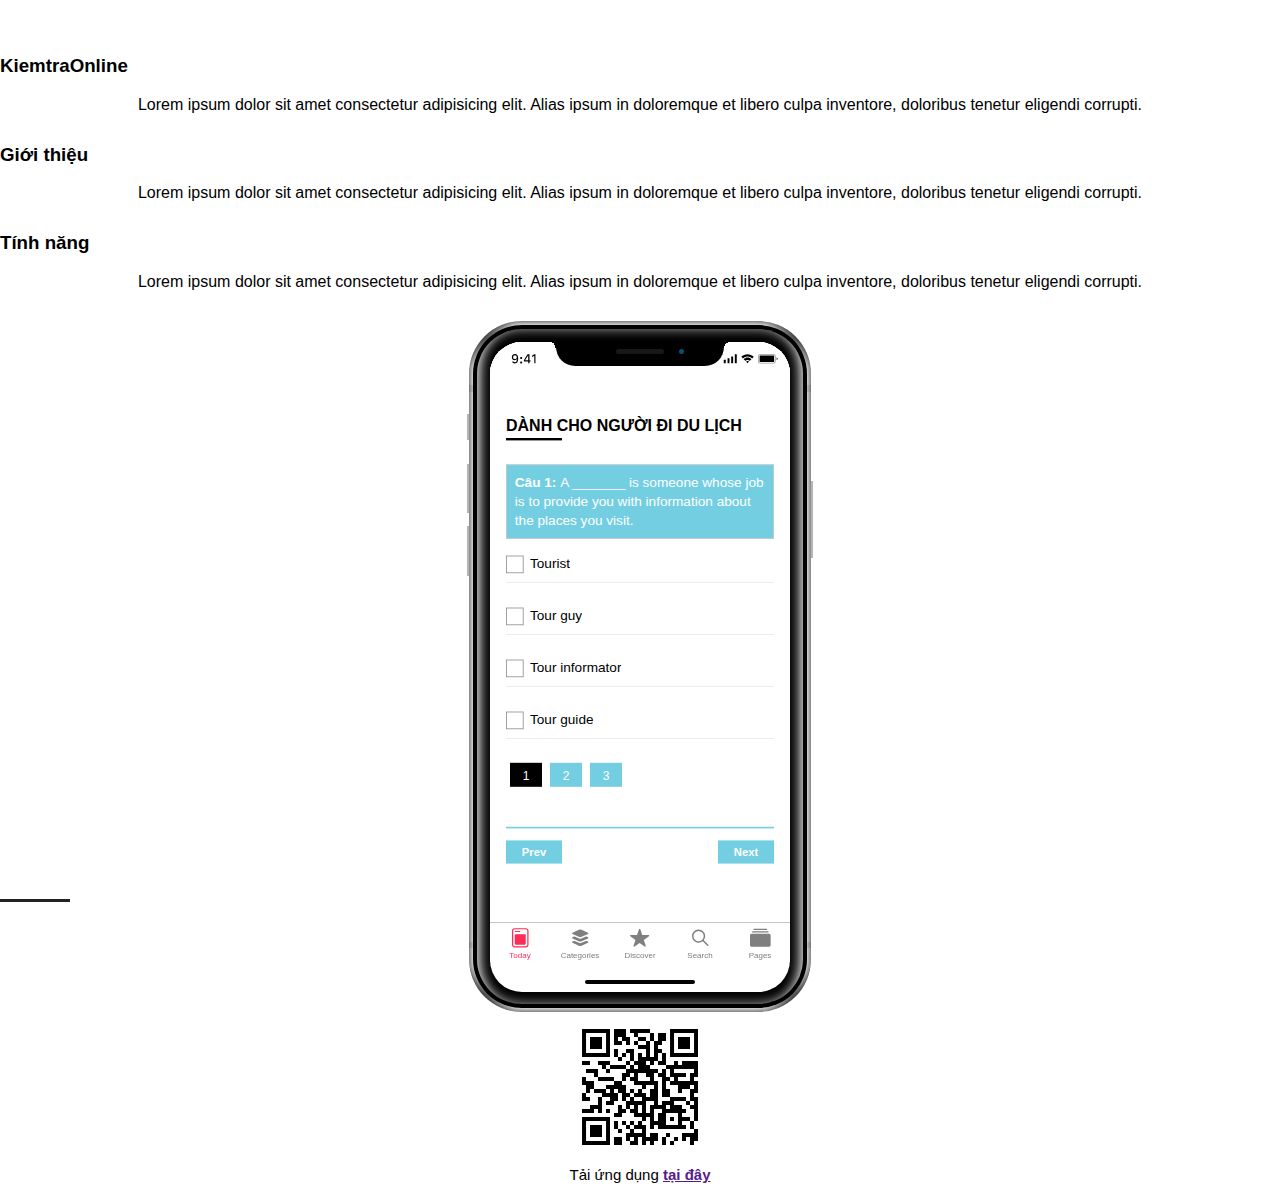
==== index.html @ a83410f9 "Fri 11/23/2018 13:13:18.46" ====
<!DOCTYPE html><html lang="en"><head><script async src="https://www.googletagmanager.com/gtag/js?id=UA-96911983-1"></script><script>window.dataLayer = window.dataLayer || [];
            function gtag() {
                dataLayer.push(arguments);
            }
            gtag('js', new Date());

            gtag('config', 'UA-96911983-1');</script><meta charset="utf-8"><meta name="viewport" content="width=device-width,initial-scale=1,minimum-scale=1,maximum-scale=1,user-scalable=no"><title>Yui Live Demo</title><link rel="stylesheet" href="css/devices.min.css" type="text/css"><link rel="stylesheet" href="https://stackpath.bootstrapcdn.com/bootstrap/4.1.3/css/bootstrap.min.css" integrity="sha384-MCw98/SFnGE8fJT3GXwEOngsV7Zt27NXFoaoApmYm81iuXoPkFOJwJ8ERdknLPMO" crossorigin="anonymous"><link rel="stylesheet" href="css/style.css" type="text/css"></head><body><div class="container custom-container mg-t-50"><div class="row align-items-center"><div class="col-md-5"><div class="left"><div class="box-text"><h3 class="style-title position-relative">KiemtraOnline</h3><p class="text-left">Lorem ipsum dolor sit amet consectetur adipisicing elit. Alias ipsum in doloremque et libero culpa inventore, doloribus tenetur eligendi corrupti.</p></div><div class="box-text"><h3 class="style-title position-relative">Giới thiệu</h3><p class="text-left">Lorem ipsum dolor sit amet consectetur adipisicing elit. Alias ipsum in doloremque et libero culpa inventore, doloribus tenetur eligendi corrupti.</p></div><div class="box-text"><h3 class="style-title position-relative">Tính năng</h3><p class="text-left">Lorem ipsum dolor sit amet consectetur adipisicing elit. Alias ipsum in doloremque et libero culpa inventore, doloribus tenetur eligendi corrupti.</p></div></div></div><div class="col-md-5"><div class="style-box"><div class="marvel-device iphone-x"><div class="notch"><div class="camera"></div><div class="speaker"></div></div><div class="top-bar"></div><div class="sleep"></div><div class="bottom-bar"></div><div class="volume"></div><div class="overflow"><div class="shadow shadow--tr"></div><div class="shadow shadow--tl"></div><div class="shadow shadow--br"></div><div class="shadow shadow--bl"></div></div><div class="inner-shadow"></div><div class="screen"><div class="top-safe-area"><img src="img/status-bar.svg" alt=""></div><iframe src="Yui/index.html" style="overflow:hidden"></iframe><div class="bottom-safe-area"><div class="home-bar"></div></div></div></div></div></div><div class="col-md-2"><div class="right"><img src="img/frame.png" alt=""><div>Tải ứng dụng <a href=""><strong>tại đây</strong></a></div></div></div></div></div><script src="js/jquery.min.js"></script><script src="js/app.js"></script></body></html>
---- css/devices.min.css ----
.marvel-device{display:inline-block;position:relative;-webkit-box-sizing:content-box !important;box-sizing:content-box !important}.marvel-device .screen{width:100%;position:relative;height:100%;z-index:3;background:white;overflow:hidden;display:block;border-radius:1em;-webkit-box-shadow:0 0 0 3em #111;box-shadow:0 0 0 3em #111}.marvel-device .top-bar,.marvel-device .bottom-bar{height:3em;background:black;width:100%;display:block}.marvel-device .middle-bar{width:3em;height:4em;top:0em;left:90em;background:black;position:absolute}.marvel-device.iphone8{width:375em;height:667em;padding:105em 24em;background:#d9dbdc;border-radius:56em;-webkit-box-shadow:inset 0 0 3em 0 rgba(0,0,0,0.2);box-shadow:inset 0 0 3em 0 rgba(0,0,0,0.2)}.marvel-device.iphone8:before{width:calc(100% - 12em);height:calc(100% - 12em);position:absolute;top:6em;content:'';left:6em;border-radius:50em;background:#f8f8f8;z-index:1}.marvel-device.iphone8:after{width:calc(100% - 16em);height:calc(100% - 16em);position:absolute;top:8em;content:'';left:8em;border-radius:48em;-webkit-box-shadow:inset 0 0 3em 0 rgba(0,0,0,0.1),inset 0 0 6em 3em #fff;box-shadow:inset 0 0 3em 0 rgba(0,0,0,0.1),inset 0 0 6em 3em #fff;z-index:2}.marvel-device.iphone8 .home{border-radius:100%;width:68em;height:68em;position:absolute;left:50%;margin-left:-34em;bottom:22em;z-index:3;background:#303233;background:linear-gradient(135deg, #303233 0%, #b5b7b9 50%, #f0f2f2 69%, #303233 100%)}.marvel-device.iphone8 .home:before{background:#f8f8f8;position:absolute;content:'';border-radius:100%;width:calc(100% - 8em);height:calc(100% - 8em);top:4em;left:4em}.marvel-device.iphone8 .top-bar{height:14em;background:#bfbfc0;position:absolute;top:68em;left:0}.marvel-device.iphone8 .bottom-bar{height:14em;background:#bfbfc0;position:absolute;bottom:68em;left:0}.marvel-device.iphone8 .sleep{position:absolute;top:190em;right:-4em;width:4em;height:66em;border-radius:0em 2em 2em 0em;background:#d9dbdc}.marvel-device.iphone8 .volume{position:absolute;left:-4em;top:188em;z-index:0;height:66em;width:4em;border-radius:2em 0em 0em 2em;background:#d9dbdc}.marvel-device.iphone8 .volume:before{position:absolute;left:2em;top:-78em;height:40em;width:2em;border-radius:2em 0em 0em 2em;background:inherit;content:'';display:block}.marvel-device.iphone8 .volume:after{position:absolute;left:0em;top:82em;height:66em;width:4em;border-radius:2em 0em 0em 2em;background:inherit;content:'';display:block}.marvel-device.iphone8 .camera{background:#3c3d3d;width:12em;height:12em;position:absolute;top:24em;left:50%;margin-left:-6em;border-radius:100%;z-index:3}.marvel-device.iphone8 .sensor{background:#3c3d3d;width:16em;height:16em;position:absolute;top:49em;left:134em;z-index:3;border-radius:100%}.marvel-device.iphone8 .speaker{background:#292728;width:70em;height:6em;position:absolute;top:54em;left:50%;margin-left:-35em;border-radius:6em;z-index:3}.marvel-device.iphone8.gold{background:#f9e7d3}.marvel-device.iphone8.gold .top-bar,.marvel-device.iphone8.gold .bottom-bar{background:white}.marvel-device.iphone8.gold .sleep,.marvel-device.iphone8.gold .volume{background:#f9e7d3}.marvel-device.iphone8.gold .home{background:#cebba9;background:linear-gradient(135deg, #cebba9 0%, #f9e7d3 50%, #cebba9 100%)}.marvel-device.iphone8.black{background:#464646;-webkit-box-shadow:inset 0 0 3em 0 rgba(0,0,0,0.7);box-shadow:inset 0 0 3em 0 rgba(0,0,0,0.7)}.marvel-device.iphone8.black:before{background:#080808}.marvel-device.iphone8.black:after{-webkit-box-shadow:inset 0 0 3em 0 rgba(0,0,0,0.1),inset 0 0 6em 3em #212121;box-shadow:inset 0 0 3em 0 rgba(0,0,0,0.1),inset 0 0 6em 3em #212121}.marvel-device.iphone8.black .top-bar,.marvel-device.iphone8.black .bottom-bar{background:#212121}.marvel-device.iphone8.black .volume,.marvel-device.iphone8.black .sleep{background:#464646}.marvel-device.iphone8.black .camera{background:#080808}.marvel-device.iphone8.black .home{background:#080808;background:linear-gradient(135deg, #080808 0%, #464646 50%, #080808 100%)}.marvel-device.iphone8.black .home:before{background:#080808}.marvel-device.iphone8.landscape{padding:24em 105em;height:375em;width:667em}.marvel-device.iphone8.landscape .sleep{top:100%;border-radius:0em 0em 2em 2em;right:190em;height:4em;width:66em}.marvel-device.iphone8.landscape .volume{width:66em;height:4em;top:-4em;left:calc(100% - 188em - 66em);border-radius:2em 2em 0em 0em}.marvel-device.iphone8.landscape .volume:before{width:40em;height:2em;top:2em;right:-78em;left:auto;border-radius:2em 2em 0em 0em}.marvel-device.iphone8.landscape .volume:after{left:-82em;width:66em;height:4em;top:0;border-radius:2em 2em 0em 0em}.marvel-device.iphone8.landscape .top-bar{width:14em;height:100%;left:calc(100% - 68em -  14em);top:0}.marvel-device.iphone8.landscape .bottom-bar{width:14em;height:100%;left:68em;top:0}.marvel-device.iphone8.landscape .home{top:50%;margin-top:-34em;margin-left:0;left:22em}.marvel-device.iphone8.landscape .sensor{top:134em;left:calc(100% - 49em - 16em)}.marvel-device.iphone8.landscape .speaker{height:70em;width:6em;left:calc(100% - 54em - 6em);top:50%;margin-left:0em;margin-top:-35em}.marvel-device.iphone8.landscape .camera{left:calc(100% - 32em);top:50%;margin-left:0em;margin-top:-5em}.marvel-device.iphone8plus{width:414em;height:736em;padding:112em 26em;background:#d9dbdc;border-radius:56em;-webkit-box-shadow:inset 0 0 3em 0 rgba(0,0,0,0.2);box-shadow:inset 0 0 3em 0 rgba(0,0,0,0.2)}.marvel-device.iphone8plus:before{width:calc(100% - 12em);height:calc(100% - 12em);position:absolute;top:6em;content:'';left:6em;border-radius:50em;background:#f8f8f8;z-index:1}.marvel-device.iphone8plus:after{width:calc(100% - 16em);height:calc(100% - 16em);position:absolute;top:8em;content:'';left:8em;border-radius:48em;-webkit-box-shadow:inset 0 0 3em 0 rgba(0,0,0,0.1),inset 0 0 6em 3em #fff;box-shadow:inset 0 0 3em 0 rgba(0,0,0,0.1),inset 0 0 6em 3em #fff;z-index:2}.marvel-device.iphone8plus .home{border-radius:100%;width:68em;height:68em;position:absolute;left:50%;margin-left:-34em;bottom:24em;z-index:3;background:#303233;background:linear-gradient(135deg, #303233 0%, #b5b7b9 50%, #f0f2f2 69%, #303233 100%)}.marvel-device.iphone8plus .home:before{background:#f8f8f8;position:absolute;content:'';border-radius:100%;width:calc(100% - 8em);height:calc(100% - 8em);top:4em;left:4em}.marvel-device.iphone8plus .top-bar{height:14em;background:#bfbfc0;position:absolute;top:68em;left:0}.marvel-device.iphone8plus .bottom-bar{height:14em;background:#bfbfc0;position:absolute;bottom:68em;left:0}.marvel-device.iphone8plus .sleep{position:absolute;top:190em;right:-4em;width:4em;height:66em;border-radius:0em 2em 2em 0em;background:#d9dbdc}.marvel-device.iphone8plus .volume{position:absolute;left:-4em;top:188em;z-index:0;height:66em;width:4em;border-radius:2em 0em 0em 2em;background:#d9dbdc}.marvel-device.iphone8plus .volume:before{position:absolute;left:2em;top:-78em;height:40em;width:2em;border-radius:2em 0em 0em 2em;background:inherit;content:'';display:block}.marvel-device.iphone8plus .volume:after{position:absolute;left:0em;top:82em;height:66em;width:4em;border-radius:2em 0em 0em 2em;background:inherit;content:'';display:block}.marvel-device.iphone8plus .camera{background:#3c3d3d;width:12em;height:12em;position:absolute;top:29em;left:50%;margin-left:-6em;border-radius:100%;z-index:3}.marvel-device.iphone8plus .sensor{background:#3c3d3d;width:16em;height:16em;position:absolute;top:54em;left:154em;z-index:3;border-radius:100%}.marvel-device.iphone8plus .speaker{background:#292728;width:70em;height:6em;position:absolute;top:59em;left:50%;margin-left:-35em;border-radius:6em;z-index:3}.marvel-device.iphone8plus.gold{background:#f9e7d3}.marvel-device.iphone8plus.gold .top-bar,.marvel-device.iphone8plus.gold .bottom-bar{background:white}.marvel-device.iphone8plus.gold .sleep,.marvel-device.iphone8plus.gold .volume{background:#f9e7d3}.marvel-device.iphone8plus.gold .home{background:#cebba9;background:linear-gradient(135deg, #cebba9 0%, #f9e7d3 50%, #cebba9 100%)}.marvel-device.iphone8plus.black{background:#464646;-webkit-box-shadow:inset 0 0 3em 0 rgba(0,0,0,0.7);box-shadow:inset 0 0 3em 0 rgba(0,0,0,0.7)}.marvel-device.iphone8plus.black:before{background:#080808}.marvel-device.iphone8plus.black:after{-webkit-box-shadow:inset 0 0 3em 0 rgba(0,0,0,0.1),inset 0 0 6em 3em #212121;box-shadow:inset 0 0 3em 0 rgba(0,0,0,0.1),inset 0 0 6em 3em #212121}.marvel-device.iphone8plus.black .top-bar,.marvel-device.iphone8plus.black .bottom-bar{background:#212121}.marvel-device.iphone8plus.black .volume,.marvel-device.iphone8plus.black .sleep{background:#464646}.marvel-device.iphone8plus.black .camera{background:#080808}.marvel-device.iphone8plus.black .home{background:#080808;background:linear-gradient(135deg, #080808 0%, #464646 50%, #080808 100%)}.marvel-device.iphone8plus.black .home:before{background:#080808}.marvel-device.iphone8plus.landscape{padding:26em 112em;height:414em;width:736em}.marvel-device.iphone8plus.landscape .sleep{top:100%;border-radius:0em 0em 2em 2em;right:190em;height:4em;width:66em}.marvel-device.iphone8plus.landscape .volume{width:66em;height:4em;top:-4em;left:calc(100% - 188em - 66em);border-radius:2em 2em 0em 0em}.marvel-device.iphone8plus.landscape .volume:before{width:40em;height:2em;top:2em;right:-78em;left:auto;border-radius:2em 2em 0em 0em}.marvel-device.iphone8plus.landscape .volume:after{left:-82em;width:66em;height:4em;top:0;border-radius:2em 2em 0em 0em}.marvel-device.iphone8plus.landscape .top-bar{width:14em;height:100%;left:calc(100% - 68em -  14em);top:0}.marvel-device.iphone8plus.landscape .bottom-bar{width:14em;height:100%;left:68em;top:0}.marvel-device.iphone8plus.landscape .home{top:50%;margin-top:-34em;margin-left:0;left:24em}.marvel-device.iphone8plus.landscape .sensor{top:154em;left:calc(100% - 54em - 16em)}.marvel-device.iphone8plus.landscape .speaker{height:70em;width:6em;left:calc(100% - 59em - 6em);top:50%;margin-left:0em;margin-top:-35em}.marvel-device.iphone8plus.landscape .camera{left:calc(100% - 29em);top:50%;margin-left:0em;margin-top:-5em}.marvel-device.iphone5s,.marvel-device.iphone5c{padding:105em 22em;background:#2c2b2c;width:320em;height:568em;border-radius:50em}.marvel-device.iphone5s:before,.marvel-device.iphone5c:before{width:calc(100% - 8em);height:calc(100% - 8em);position:absolute;top:4em;content:'';left:4em;border-radius:46em;background:#1e1e1e;z-index:1}.marvel-device.iphone5s .sleep,.marvel-device.iphone5c .sleep{position:absolute;top:-4em;right:60em;width:60em;height:4em;border-radius:2em 2em 0em 0em;background:#282727}.marvel-device.iphone5s .volume,.marvel-device.iphone5c .volume{position:absolute;left:-4em;top:180em;z-index:0;height:27em;width:4em;border-radius:2em 0em 0em 2em;background:#282727}.marvel-device.iphone5s .volume:before,.marvel-device.iphone5c .volume:before{position:absolute;left:0em;top:-75em;height:35em;width:4em;border-radius:2em 0em 0em 2em;background:inherit;content:'';display:block}.marvel-device.iphone5s .volume:after,.marvel-device.iphone5c .volume:after{position:absolute;left:0em;bottom:-64em;height:27em;width:4em;border-radius:2em 0em 0em 2em;background:inherit;content:'';display:block}.marvel-device.iphone5s .camera,.marvel-device.iphone5c .camera{background:#3c3d3d;width:10em;height:10em;position:absolute;top:32em;left:50%;margin-left:-5em;border-radius:5em;z-index:3}.marvel-device.iphone5s .sensor,.marvel-device.iphone5c .sensor{background:#3c3d3d;width:10em;height:10em;position:absolute;top:60em;left:160em;z-index:3;margin-left:-32em;border-radius:5em}.marvel-device.iphone5s .speaker,.marvel-device.iphone5c .speaker{background:#292728;width:64em;height:10em;position:absolute;top:60em;left:50%;margin-left:-32em;border-radius:5em;z-index:3}.marvel-device.iphone5s.landscape,.marvel-device.iphone5c.landscape{padding:22em 105em;height:320em;width:568em}.marvel-device.iphone5s.landscape .sleep,.marvel-device.iphone5c.landscape .sleep{right:-4em;top:calc(100% - 120em);height:60em;width:4em;border-radius:0em 2em 2em 0em}.marvel-device.iphone5s.landscape .volume,.marvel-device.iphone5c.landscape .volume{width:27em;height:4em;top:-4em;left:calc(100% - 180em);border-radius:2em 2em 0em 0em}.marvel-device.iphone5s.landscape .volume:before,.marvel-device.iphone5c.landscape .volume:before{width:35em;height:4em;top:0em;right:-75em;left:auto;border-radius:2em 2em 0em 0em}.marvel-device.iphone5s.landscape .volume:after,.marvel-device.iphone5c.landscape .volume:after{bottom:0em;left:-64em;z-index:999;height:4em;width:27em;border-radius:2em 2em 0em 0em}.marvel-device.iphone5s.landscape .sensor,.marvel-device.iphone5c.landscape .sensor{top:160em;left:calc(100% - 60em);margin-left:0em;margin-top:-32em}.marvel-device.iphone5s.landscape .speaker,.marvel-device.iphone5c.landscape .speaker{height:64em;width:10em;left:calc(100% - 60em);top:50%;margin-left:0em;margin-top:-32em}.marvel-device.iphone5s.landscape .camera,.marvel-device.iphone5c.landscape .camera{left:calc(100% - 32em);top:50%;margin-left:0em;margin-top:-5em}.marvel-device.iphone5s .home{border-radius:36em;width:68em;-webkit-box-shadow:inset 0 0 0 4em #2c2b2c;box-shadow:inset 0 0 0 4em #2c2b2c;height:68em;position:absolute;left:50%;margin-left:-34em;bottom:19em;z-index:3}.marvel-device.iphone5s .top-bar{top:70em;position:absolute;left:0}.marvel-device.iphone5s .bottom-bar{bottom:70em;position:absolute;left:0}.marvel-device.iphone5s.landscape .home{left:19em;bottom:50%;margin-bottom:-34em;margin-left:0em}.marvel-device.iphone5s.landscape .top-bar{left:70em;top:0em;width:3em;height:100%}.marvel-device.iphone5s.landscape .bottom-bar{right:70em;left:auto;bottom:0em;width:3em;height:100%}.marvel-device.iphone5s.silver{background:#bcbcbc}.marvel-device.iphone5s.silver:before{background:#fcfcfc}.marvel-device.iphone5s.silver .volume,.marvel-device.iphone5s.silver .sleep{background:#d6d6d6}.marvel-device.iphone5s.silver .top-bar,.marvel-device.iphone5s.silver .bottom-bar{background:#eaebec}.marvel-device.iphone5s.silver .home{-webkit-box-shadow:inset 0 0 0 4em #bcbcbc;box-shadow:inset 0 0 0 4em #bcbcbc}.marvel-device.iphone5s.gold{background:#f9e7d3}.marvel-device.iphone5s.gold:before{background:#fcfcfc}.marvel-device.iphone5s.gold .volume,.marvel-device.iphone5s.gold .sleep{background:#f9e7d3}.marvel-device.iphone5s.gold .top-bar,.marvel-device.iphone5s.gold .bottom-bar{background:white}.marvel-device.iphone5s.gold .home{-webkit-box-shadow:inset 0 0 0 4em #f9e7d3;box-shadow:inset 0 0 0 4em #f9e7d3}.marvel-device.iphone5c{background:white;-webkit-box-shadow:0 1em 2em 0 rgba(0,0,0,0.2);box-shadow:0 1em 2em 0 rgba(0,0,0,0.2)}.marvel-device.iphone5c .top-bar,.marvel-device.iphone5c .bottom-bar{display:none}.marvel-device.iphone5c .home{background:#242324;border-radius:36em;width:68em;height:68em;z-index:3;position:absolute;left:50%;margin-left:-34em;bottom:19em}.marvel-device.iphone5c .home:after{width:20em;height:20em;border:1em solid rgba(255,255,255,0.1);border-radius:4em;position:absolute;display:block;content:'';top:50%;left:50%;margin-top:-11em;margin-left:-11em}.marvel-device.iphone5c.landscape .home{left:19em;bottom:50%;margin-bottom:-34em;margin-left:0em}.marvel-device.iphone5c .volume,.marvel-device.iphone5c .sleep{background:#dddddd}.marvel-device.iphone5c.red{background:#f96b6c}.marvel-device.iphone5c.red .volume,.marvel-device.iphone5c.red .sleep{background:#ed5758}.marvel-device.iphone5c.yellow{background:#f2dc60}.marvel-device.iphone5c.yellow .volume,.marvel-device.iphone5c.yellow .sleep{background:#e5ce4c}.marvel-device.iphone5c.green{background:#97e563}.marvel-device.iphone5c.green .volume,.marvel-device.iphone5c.green .sleep{background:#85d94d}.marvel-device.iphone5c.blue{background:#33a2db}.marvel-device.iphone5c.blue .volume,.marvel-device.iphone5c.blue .sleep{background:#2694cd}.marvel-device.iphone4s{padding:129em 27em;width:320em;height:480em;background:#686868;border-radius:54em}.marvel-device.iphone4s:before{content:'';width:calc(100% - 8em);height:calc(100% - 8em);position:absolute;top:4em;left:4em;z-index:1;border-radius:50em;background:#1e1e1e}.marvel-device.iphone4s .top-bar{top:60em;position:absolute;left:0}.marvel-device.iphone4s .bottom-bar{bottom:90em;position:absolute;left:0}.marvel-device.iphone4s .camera{background:#3c3d3d;width:10em;height:10em;position:absolute;top:72em;left:134em;z-index:3;margin-left:-5em;border-radius:100%}.marvel-device.iphone4s .speaker{background:#292728;width:64em;height:10em;position:absolute;top:72em;left:50%;z-index:3;margin-left:-32em;border-radius:5em}.marvel-device.iphone4s .sensor{background:#292728;width:40em;height:10em;position:absolute;top:36em;left:50%;z-index:3;margin-left:-20em;border-radius:5em}.marvel-device.iphone4s .home{background:#242324;border-radius:100%;width:72em;height:72em;z-index:3;position:absolute;left:50%;margin-left:-36em;bottom:30em}.marvel-device.iphone4s .home:after{width:20em;height:20em;border:1em solid rgba(255,255,255,0.1);border-radius:4em;position:absolute;display:block;content:'';top:50%;left:50%;margin-top:-11em;margin-left:-11em}.marvel-device.iphone4s .sleep{position:absolute;top:-4em;right:60em;width:60em;height:4em;border-radius:2em 2em 0em 0em;background:#4D4D4D}.marvel-device.iphone4s .volume{position:absolute;left:-4em;top:160em;height:27em;width:4em;border-radius:2em 0em 0em 2em;background:#4D4D4D}.marvel-device.iphone4s .volume:before{position:absolute;left:0em;top:-70em;height:35em;width:4em;border-radius:2em 0em 0em 2em;background:inherit;content:'';display:block}.marvel-device.iphone4s .volume:after{position:absolute;left:0em;bottom:-64em;height:27em;width:4em;border-radius:2em 0em 0em 2em;background:inherit;content:'';display:block}.marvel-device.iphone4s.landscape{padding:27em 129em;height:320em;width:480em}.marvel-device.iphone4s.landscape .bottom-bar{left:90em;bottom:0em;height:100%;width:3em}.marvel-device.iphone4s.landscape .top-bar{left:calc(100% - 60em);top:0em;height:100%;width:3em}.marvel-device.iphone4s.landscape .camera{top:134em;left:calc(100% - 72em);margin-left:0}.marvel-device.iphone4s.landscape .speaker{top:50%;margin-left:0;margin-top:-32em;left:calc(100% - 72em);width:10em;height:64em}.marvel-device.iphone4s.landscape .sensor{height:40em;width:10em;left:calc(100% - 36em);top:50%;margin-left:0;margin-top:-20em}.marvel-device.iphone4s.landscape .home{left:30em;bottom:50%;margin-left:0;margin-bottom:-36em}.marvel-device.iphone4s.landscape .sleep{height:60em;width:4em;right:-4em;top:calc(100% - 120em);border-radius:0em 2em 2em 0em}.marvel-device.iphone4s.landscape .volume{top:-4em;left:calc(100% - 187em);height:4em;width:27em;border-radius:2em 2em 0em 0em}.marvel-device.iphone4s.landscape .volume:before{right:-70em;left:auto;top:0em;width:35em;height:4em;border-radius:2em 2em 0em 0em}.marvel-device.iphone4s.landscape .volume:after{width:27em;height:4em;bottom:0em;left:-64em;border-radius:2em 2em 0em 0em}.marvel-device.iphone4s.silver{background:#bcbcbc}.marvel-device.iphone4s.silver:before{background:#fcfcfc}.marvel-device.iphone4s.silver .home{background:#fcfcfc;-webkit-box-shadow:inset 0 0 0 1em #bcbcbc;box-shadow:inset 0 0 0 1em #bcbcbc}.marvel-device.iphone4s.silver .home:after{border:1em solid rgba(0,0,0,0.2)}.marvel-device.iphone4s.silver .volume,.marvel-device.iphone4s.silver .sleep{background:#d6d6d6}.marvel-device.nexus5{padding:50em 15em 50em 15em;width:320em;height:568em;background:#1e1e1e;border-radius:20em}.marvel-device.nexus5:before{border-radius:600em / 50em;background:inherit;content:'';top:0;position:absolute;height:103.1%;width:calc(100% - 26em);top:50%;left:50%;-webkit-transform:translateX(-50%) translateY(-50%);transform:translateX(-50%) translateY(-50%)}.marvel-device.nexus5 .top-bar{width:calc(100% - 8em);height:calc(100% - 6em);position:absolute;top:3em;left:4em;border-radius:20em;background:#181818}.marvel-device.nexus5 .top-bar:before{border-radius:600em / 50em;background:inherit;content:'';top:0;position:absolute;height:103.0%;width:calc(100% - 26em);top:50%;left:50%;-webkit-transform:translateX(-50%) translateY(-50%);transform:translateX(-50%) translateY(-50%)}.marvel-device.nexus5 .bottom-bar{display:none}.marvel-device.nexus5 .sleep{width:3em;position:absolute;left:-3em;top:110em;height:100em;background:inherit;border-radius:2em 0em 0em 2em}.marvel-device.nexus5 .volume{width:3em;position:absolute;right:-3em;top:70em;height:45em;background:inherit;border-radius:0em 2em 2em 0em}.marvel-device.nexus5 .camera{background:#3c3d3d;width:10em;height:10em;position:absolute;top:18em;left:50%;z-index:3;margin-left:-5em;border-radius:100%}.marvel-device.nexus5 .camera:before{background:#3c3d3d;width:6em;height:6em;content:'';display:block;position:absolute;top:2em;left:-100em;z-index:3;border-radius:100%}.marvel-device.nexus5.landscape{padding:15em 50em 15em 50em;height:320em;width:568em}.marvel-device.nexus5.landscape:before{width:103.1%;height:calc(100% - 26em);border-radius:50em / 600em}.marvel-device.nexus5.landscape .top-bar{left:3em;top:4em;height:calc(100% - 8em);width:calc(100% - 6em)}.marvel-device.nexus5.landscape .top-bar:before{width:103%;height:calc(100% - 26em);border-radius:50em / 600em}.marvel-device.nexus5.landscape .sleep{height:3em;width:100em;left:calc(100% - 210em);top:-3em;border-radius:2em 2em 0em 0em}.marvel-device.nexus5.landscape .volume{height:3em;width:45em;right:70em;top:100%;border-radius:0em 0em 2em 2em}.marvel-device.nexus5.landscape .camera{top:50%;left:calc(100% - 18em);margin-left:0;margin-top:-5em}.marvel-device.nexus5.landscape .camera:before{top:-100em;left:2em}.marvel-device.s5{padding:60em 18em;border-radius:42em;width:320em;height:568em;background:#bcbcbc}.marvel-device.s5:before,.marvel-device.s5:after{width:calc(100% - 52em);content:'';display:block;height:26em;background:inherit;position:absolute;border-radius:500em / 40em;left:50%;-webkit-transform:translateX(-50%);transform:translateX(-50%)}.marvel-device.s5:before{top:-7em}.marvel-device.s5:after{bottom:-7em}.marvel-device.s5 .bottom-bar{display:none}.marvel-device.s5 .top-bar{border-radius:37em;width:calc(100% - 10em);height:calc(100% - 10em);top:5em;left:5em;background:radial-gradient(rgba(0,0,0,0.02) 20%, transparent 60%) 0 0,radial-gradient(rgba(0,0,0,0.02) 20%, transparent 60%) 3em 3em;background-color:white;background-size:4em 4em;background-position:center;z-index:2;position:absolute}.marvel-device.s5 .top-bar:before,.marvel-device.s5 .top-bar:after{width:calc(100% - 48em);content:'';display:block;height:26em;background:inherit;position:absolute;border-radius:500em / 40em;left:50%;-webkit-transform:translateX(-50%);transform:translateX(-50%)}.marvel-device.s5 .top-bar:before{top:-7em}.marvel-device.s5 .top-bar:after{bottom:-7em}.marvel-device.s5 .sleep{width:3em;position:absolute;left:-3em;top:100em;height:100em;background:#cecece;border-radius:2em 0em 0em 2em}.marvel-device.s5 .speaker{width:68em;height:8em;position:absolute;top:20em;display:block;z-index:3;left:50%;margin-left:-34em;background-color:#bcbcbc;background-position:top left;border-radius:4em}.marvel-device.s5 .sensor{display:block;position:absolute;top:20em;right:110em;background:#3c3d3d;border-radius:100%;width:8em;height:8em;z-index:3}.marvel-device.s5 .sensor:after{display:block;content:'';position:absolute;top:0em;right:12em;background:#3c3d3d;border-radius:100%;width:8em;height:8em;z-index:3}.marvel-device.s5 .camera{display:block;position:absolute;top:24em;right:42em;background:black;border-radius:100%;width:10em;height:10em;z-index:3}.marvel-device.s5 .camera:before{width:4em;height:4em;background:#3c3d3d;border-radius:100%;position:absolute;content:'';top:50%;left:50%;margin-top:-2em;margin-left:-2em}.marvel-device.s5 .home{position:absolute;z-index:3;bottom:17em;left:50%;width:70em;height:20em;background:white;border-radius:18em;display:block;margin-left:-35em;border:2em solid black}.marvel-device.s5.landscape{padding:18em 60em;height:320em;width:568em}.marvel-device.s5.landscape:before,.marvel-device.s5.landscape:after{height:calc(100% - 52em);width:26em;border-radius:40em / 500em;-webkit-transform:translateY(-50%);transform:translateY(-50%)}.marvel-device.s5.landscape:before{top:50%;left:-7em}.marvel-device.s5.landscape:after{top:50%;left:auto;right:-7em}.marvel-device.s5.landscape .top-bar:before,.marvel-device.s5.landscape .top-bar:after{width:26em;height:calc(100% - 48em);border-radius:40em / 500em;-webkit-transform:translateY(-50%);transform:translateY(-50%)}.marvel-device.s5.landscape .top-bar:before{right:-7em;top:50%;left:auto}.marvel-device.s5.landscape .top-bar:after{left:-7em;top:50%;right:auto}.marvel-device.s5.landscape .sleep{height:3em;width:100em;left:calc(100% - 200em);top:-3em;border-radius:2em 2em 0em 0em}.marvel-device.s5.landscape .speaker{height:68em;width:8em;left:calc(100% - 20em);top:50%;margin-left:0;margin-top:-34em}.marvel-device.s5.landscape .sensor{right:20em;top:calc(100% - 110em)}.marvel-device.s5.landscape .sensor:after{left:-12em;right:0em}.marvel-device.s5.landscape .camera{top:calc(100% - 42em);right:24em}.marvel-device.s5.landscape .home{width:20em;height:70em;bottom:50%;margin-bottom:-35em;margin-left:0;left:17em}.marvel-device.s5.black{background:#1e1e1e}.marvel-device.s5.black .speaker{background:black}.marvel-device.s5.black .sleep{background:#1e1e1e}.marvel-device.s5.black .top-bar{background:radial-gradient(rgba(0,0,0,0.05) 20%, transparent 60%) 0 0,radial-gradient(rgba(0,0,0,0.05) 20%, transparent 60%) 3em 3em;background-color:#2c2b2c;background-size:4em 4em}.marvel-device.s5.black .home{background:#2c2b2c}.marvel-device.lumia920{padding:80em 35em 125em 35em;background:#ffdd00;width:320em;height:533em;border-radius:40em / 3em}.marvel-device.lumia920 .bottom-bar{display:none}.marvel-device.lumia920 .top-bar{width:calc(100% - 24em);height:calc(100% - 32em);position:absolute;top:16em;left:12em;border-radius:24em;background:black;z-index:1}.marvel-device.lumia920 .top-bar:before{background:#1e1e1e;display:block;content:'';width:calc(100% - 4em);height:calc(100% - 4em);top:2em;left:2em;position:absolute;border-radius:22em}.marvel-device.lumia920 .volume{width:3em;position:absolute;top:130em;height:100em;background:#1e1e1e;right:-3em;border-radius:0em 2em 2em 0em}.marvel-device.lumia920 .volume:before{width:3em;position:absolute;top:190em;content:'';display:block;height:50em;background:inherit;right:0em;border-radius:0em 2em 2em 0em}.marvel-device.lumia920 .volume:after{width:3em;position:absolute;top:460em;content:'';display:block;height:50em;background:inherit;right:0em;border-radius:0em 2em 2em 0em}.marvel-device.lumia920 .camera{background:#3c3d3d;width:10em;height:10em;position:absolute;top:34em;right:130em;z-index:5;border-radius:5em}.marvel-device.lumia920 .speaker{background:#292728;width:64em;height:10em;position:absolute;top:38em;left:50%;margin-left:-32em;border-radius:5em;z-index:3}.marvel-device.lumia920.landscape{padding:35em 80em 35em 125em;height:320em;width:568em;border-radius:2em / 100em}.marvel-device.lumia920.landscape .top-bar{height:calc(100% - 24em);width:calc(100% - 32em);left:16em;top:12em}.marvel-device.lumia920.landscape .volume{height:3em;right:130em;width:100em;top:100%;border-radius:0em 0em 2em 2em}.marvel-device.lumia920.landscape .volume:before{height:3em;right:190em;top:0em;width:50em;border-radius:0em 0em 2em 2em}.marvel-device.lumia920.landscape .volume:after{height:3em;right:430em;top:0em;width:50em;border-radius:0em 0em 2em 2em}.marvel-device.lumia920.landscape .camera{right:30em;top:calc(100% - 140em)}.marvel-device.lumia920.landscape .speaker{width:10em;height:64em;top:50%;margin-left:0;margin-top:-32em;left:calc(100% - 48em)}.marvel-device.lumia920.black{background:black}.marvel-device.lumia920.white{background:white;-webkit-box-shadow:0 1em 2em 0 rgba(0,0,0,0.2);box-shadow:0 1em 2em 0 rgba(0,0,0,0.2)}.marvel-device.lumia920.blue{background:#00acdd}.marvel-device.lumia920.red{background:#CC3E32}.marvel-device.htc-one{padding:72em 25em 100em 25em;width:320em;height:568em;background:#bebebe;border-radius:34em}.marvel-device.htc-one:before{content:'';display:block;width:calc(100% - 4em);height:calc(100% - 4em);position:absolute;top:2em;left:2em;background:#adadad;border-radius:32em}.marvel-device.htc-one:after{content:'';display:block;width:calc(100% - 8em);height:calc(100% - 8em);position:absolute;top:4em;left:4em;background:#eeeeee;border-radius:30em}.marvel-device.htc-one .top-bar{width:calc(100% - 4em);height:635em;position:absolute;background:#424242;top:50em;z-index:1;left:2em}.marvel-device.htc-one .top-bar:before{content:'';position:absolute;width:calc(100% - 4em);height:100%;position:absolute;background:black;top:0em;z-index:1;left:2em}.marvel-device.htc-one .bottom-bar{display:none}.marvel-device.htc-one .speaker{height:16em;width:216em;display:block;position:absolute;top:22em;z-index:2;left:50%;margin-left:-108em;background:radial-gradient(#343434 25%, transparent 50%) 0 0,radial-gradient(#343434 25%, transparent 50%) 4em 4em;background-size:4em 4em;background-position:top left}.marvel-device.htc-one .speaker:after{content:'';height:16em;width:216em;display:block;position:absolute;top:676em;z-index:2;left:50%;margin-left:-108em;background:inherit}.marvel-device.htc-one .camera{display:block;position:absolute;top:18em;right:38em;background:#3c3d3d;border-radius:100%;width:24em;height:24em;z-index:3}.marvel-device.htc-one .camera:before{width:8em;height:8em;background:black;border-radius:100%;position:absolute;content:'';top:50%;left:50%;margin-top:-4em;margin-left:-4em}.marvel-device.htc-one .sensor{display:block;position:absolute;top:29em;left:60em;background:#3c3d3d;border-radius:100%;width:8em;height:8em;z-index:3}.marvel-device.htc-one .sensor:after{display:block;content:'';position:absolute;top:0em;right:12em;background:#3c3d3d;border-radius:100%;width:8em;height:8em;z-index:3}.marvel-device.htc-one.landscape{padding:25em 72em 25em 100em;height:320em;width:568em}.marvel-device.htc-one.landscape .top-bar{height:calc(100% - 4em);width:635em;left:calc(100% - 685em);top:2em}.marvel-device.htc-one.landscape .speaker{width:16em;height:216em;left:calc(100% - 38em);top:50%;margin-left:0em;margin-top:-108em}.marvel-device.htc-one.landscape .speaker:after{width:16em;height:216em;left:calc(100% - 692em);top:50%;margin-left:0;margin-top:-108em}.marvel-device.htc-one.landscape .camera{right:18em;top:calc(100% - 38em)}.marvel-device.htc-one.landscape .sensor{left:calc(100% - 29em);top:60em}.marvel-device.htc-one.landscape .sensor :after{right:0;top:-12em}.marvel-device.ipad{width:576em;height:768em;padding:90em 25em;background:#242324;border-radius:44em}.marvel-device.ipad:before{width:calc(100% - 8em);height:calc(100% - 8em);position:absolute;content:'';display:block;top:4em;left:4em;border-radius:40em;background:#1e1e1e}.marvel-device.ipad .camera{background:#3c3d3d;width:10em;height:10em;position:absolute;top:44em;left:50%;margin-left:-5em;border-radius:100%}.marvel-device.ipad .top-bar,.marvel-device.ipad .bottom-bar{display:none}.marvel-device.ipad .home{background:#242324;border-radius:36em;width:50em;height:50em;position:absolute;left:50%;margin-left:-25em;bottom:22em}.marvel-device.ipad .home:after{width:15em;height:15em;margin-top:-8em;margin-left:-8em;border:1em solid rgba(255,255,255,0.1);border-radius:4em;position:absolute;display:block;content:'';top:50%;left:50%}.marvel-device.ipad.landscape{height:576em;width:768em;padding:25em 90em}.marvel-device.ipad.landscape .camera{left:calc(100% - 44em);top:50%;margin-left:0;margin-top:-5em}.marvel-device.ipad.landscape .home{top:50%;left:22em;margin-left:0;margin-top:-25em}.marvel-device.ipad.silver{background:#bcbcbc}.marvel-device.ipad.silver:before{background:#fcfcfc}.marvel-device.ipad.silver .home{background:#fcfcfc;-webkit-box-shadow:inset 0 0 0 1em #bcbcbc;box-shadow:inset 0 0 0 1em #bcbcbc}.marvel-device.ipad.silver .home:after{border:1em solid rgba(0,0,0,0.2)}.marvel-device.macbook{width:960em;height:600em;padding:44em 44em 76em;margin:0 auto;background:#bebebe;border-radius:34em}.marvel-device.macbook:before{width:calc(100% - 8em);height:calc(100% - 8em);position:absolute;content:'';display:block;top:4em;left:4em;border-radius:30em;background:#1e1e1e}.marvel-device.macbook .top-bar{width:calc(100% + 2 * 70em);height:40em;position:absolute;content:'';display:block;top:680em;left:-70em;border-bottom-left-radius:90em 18em;border-bottom-right-radius:90em 18em;background:#bebebe;-webkit-box-shadow:inset 0em -4em 13em 3em rgba(34,34,34,0.6);box-shadow:inset 0em -4em 13em 3em rgba(34,34,34,0.6)}.marvel-device.macbook .top-bar:before{width:100%;height:24em;content:'';display:block;top:0;left:0;background:#f0f0f0;border-bottom:2em solid #aaa;border-radius:5em;position:relative}.marvel-device.macbook .top-bar:after{width:16%;height:14em;content:'';display:block;top:0;background:#ddd;position:absolute;margin-left:auto;margin-right:auto;left:0;right:0;border-radius:0 0 20em 20em;-webkit-box-shadow:inset 0em -3em 10em #999;box-shadow:inset 0em -3em 10em #999}.marvel-device.macbook .bottom-bar{background:transparent;width:calc(100% + 2 * 70em);height:26em;position:absolute;content:'';display:block;top:680em;left:-70em}.marvel-device.macbook .bottom-bar:before,.marvel-device.macbook .bottom-bar:after{height:calc(100% - 2em);width:80em;content:'';display:block;top:0;position:absolute}.marvel-device.macbook .bottom-bar:before{left:0;background:#f0f0f0;background:-webkit-gradient(linear, left top, right top, from(#747474), color-stop(5%, #c3c3c3), color-stop(14%, #ebebeb), color-stop(41%, #979797), color-stop(80%, #f0f0f0), color-stop(100%, #f0f0f0), to(#f0f0f0));background:linear-gradient(to right, #747474 0%, #c3c3c3 5%, #ebebeb 14%, #979797 41%, #f0f0f0 80%, #f0f0f0 100%, #f0f0f0 100%)}.marvel-device.macbook .bottom-bar:after{right:0;background:#f0f0f0;background:-webkit-gradient(linear, left top, right top, from(#f0f0f0), color-stop(0%, #f0f0f0), color-stop(20%, #f0f0f0), color-stop(59%, #979797), color-stop(86%, #ebebeb), color-stop(95%, #c3c3c3), to(#747474));background:linear-gradient(to right, #f0f0f0 0%, #f0f0f0 0%, #f0f0f0 20%, #979797 59%, #ebebeb 86%, #c3c3c3 95%, #747474 100%)}.marvel-device.macbook .camera{background:#3c3d3d;width:10em;height:10em;position:absolute;top:20em;left:50%;margin-left:-5em;border-radius:100%}.marvel-device.macbook .home{display:none}.marvel-device.iphone-x{width:375em;height:812em;padding:26em;background:#fdfdfd;-webkit-box-shadow:inset 0 0 11em 0 black;box-shadow:inset 0 0 11em 0 black;border-radius:66em}.marvel-device.iphone-x .overflow{width:100%;height:100%;position:absolute;top:0;left:0;border-radius:66em;overflow:hidden}.marvel-device.iphone-x .shadow{border-radius:100%;width:90em;height:90em;position:absolute;background:radial-gradient(ellipse at center, rgba(0,0,0,0.6) 0%, rgba(255,255,255,0) 60%)}.marvel-device.iphone-x .shadow--tl{top:-20em;left:-20em}.marvel-device.iphone-x .shadow--tr{top:-20em;right:-20em}.marvel-device.iphone-x .shadow--bl{bottom:-20em;left:-20em}.marvel-device.iphone-x .shadow--br{bottom:-20em;right:-20em}.marvel-device.iphone-x:before{width:calc(100% - 10em);height:calc(100% - 10em);position:absolute;top:5em;content:'';left:5em;border-radius:61em;background:black;z-index:1}.marvel-device.iphone-x .inner-shadow{width:calc(100% - 20em);height:calc(100% - 20em);position:absolute;top:10em;overflow:hidden;left:10em;border-radius:56em;-webkit-box-shadow:inset 0 0 15em 0 rgba(255,255,255,0.66);box-shadow:inset 0 0 15em 0 rgba(255,255,255,0.66);z-index:1}.marvel-device.iphone-x .inner-shadow:before{-webkit-box-shadow:inset 0 0 20em 0 #FFFFFF;box-shadow:inset 0 0 20em 0 #FFFFFF;width:100%;height:116%;position:absolute;top:-8%;content:'';left:0;border-radius:200em / 112em;z-index:2}.marvel-device.iphone-x .screen{border-radius:40em;-webkit-box-shadow:none;box-shadow:none}.marvel-device.iphone-x .top-bar,.marvel-device.iphone-x .bottom-bar{width:100%;position:absolute;height:8em;background:rgba(0,0,0,0.1);left:0}.marvel-device.iphone-x .top-bar{top:80em}.marvel-device.iphone-x .bottom-bar{bottom:80em}.marvel-device.iphone-x .volume,.marvel-device.iphone-x .volume:before,.marvel-device.iphone-x .volume:after,.marvel-device.iphone-x .sleep{width:3em;background:#b5b5b5;position:absolute}.marvel-device.iphone-x .volume{left:-3em;top:116em;height:32em}.marvel-device.iphone-x .volume:before{height:62em;top:62em;content:'';left:0}.marvel-device.iphone-x .volume:after{height:62em;top:140em;content:'';left:0}.marvel-device.iphone-x .sleep{height:96em;top:200em;right:-3em}.marvel-device.iphone-x .camera{width:6em;height:6em;top:9em;border-radius:100%;position:absolute;left:154em;background:#0d4d71}.marvel-device.iphone-x .speaker{height:6em;width:60em;left:50%;position:absolute;top:9em;margin-left:-30em;background:#171818;border-radius:6em}.marvel-device.iphone-x .notch{position:absolute;width:210em;height:30em;top:26em;left:108em;z-index:4;background:black;border-bottom-left-radius:24em;border-bottom-right-radius:24em}.marvel-device.iphone-x .notch:before,.marvel-device.iphone-x .notch:after{content:'';height:8em;position:absolute;top:0;width:8em}.marvel-device.iphone-x .notch:after{background:radial-gradient(circle at bottom left, transparent 0, transparent 70%, black 70%, black 100%);left:-8em}.marvel-device.iphone-x .notch:before{background:radial-gradient(circle at bottom right, transparent 0, transparent 70%, black 70%, black 100%);right:-8em}.marvel-device.iphone-x.landscape{height:375em;width:812em}.marvel-device.iphone-x.landscape .top-bar,.marvel-device.iphone-x.landscape .bottom-bar{width:8em;height:100%;top:0}.marvel-device.iphone-x.landscape .top-bar{left:80em}.marvel-device.iphone-x.landscape .bottom-bar{right:80em;bottom:auto;left:auto}.marvel-device.iphone-x.landscape .volume,.marvel-device.iphone-x.landscape .volume:before,.marvel-device.iphone-x.landscape .volume:after,.marvel-device.iphone-x.landscape .sleep{height:3em}.marvel-device.iphone-x.landscape .inner-shadow:before{height:100%;width:116%;left:-8%;top:0;border-radius:112em / 200em}.marvel-device.iphone-x.landscape .volume{bottom:-3em;top:auto;left:116em;width:32em}.marvel-device.iphone-x.landscape .volume:before{width:62em;left:62em;top:0}.marvel-device.iphone-x.landscape .volume:after{width:62em;left:140em;top:0}.marvel-device.iphone-x.landscape .sleep{width:96em;left:200em;top:-3em;right:auto}.marvel-device.iphone-x.landscape .camera{left:9em;bottom:154em;top:auto}.marvel-device.iphone-x.landscape .speaker{width:6em;height:60em;left:9em;top:50%;margin-top:-30em;margin-left:0}.marvel-device.iphone-x.landscape .notch{height:210em;width:30em;left:26em;bottom:108em;top:auto;border-top-right-radius:24em;border-bottom-right-radius:24em;border-bottom-left-radius:0}.marvel-device.iphone-x.landscape .notch:before,.marvel-device.iphone-x.landscape .notch:after{left:0}.marvel-device.iphone-x.landscape .notch:after{background:radial-gradient(circle at bottom right, transparent 0, transparent 70%, black 70%, black 100%);bottom:-8em;top:auto}.marvel-device.iphone-x.landscape .notch:before{background:radial-gradient(circle at top right, transparent 0, transparent 70%, black 70%, black 100%);top:-8em}.marvel-device.note8{width:400em;height:822em;background:black;border-radius:34em;padding:45em 10em}.marvel-device.note8 .overflow{width:100%;height:100%;position:absolute;top:0;left:0;border-radius:34em;overflow:hidden}.marvel-device.note8 .speaker{height:8em;width:56em;left:50%;position:absolute;top:25em;margin-left:-28em;background:#171818;z-index:1;border-radius:8em}.marvel-device.note8 .camera{height:18em;width:18em;left:86em;position:absolute;top:18em;background:#212b36;z-index:1;border-radius:100%}.marvel-device.note8 .camera:before{content:'';height:8em;width:8em;left:-22em;position:absolute;top:5em;background:#212b36;z-index:1;border-radius:100%}.marvel-device.note8 .sensors{height:10em;width:10em;left:120em;position:absolute;top:22em;background:#1d233b;z-index:1;border-radius:100%}.marvel-device.note8 .sensors:before{content:'';height:10em;width:10em;left:18em;position:absolute;top:0;background:#1d233b;z-index:1;border-radius:100%}.marvel-device.note8 .more-sensors{height:16em;width:16em;left:285em;position:absolute;top:18em;background:#33244a;-webkit-box-shadow:0 0 0 2em rgba(255,255,255,0.1);box-shadow:0 0 0 2em rgba(255,255,255,0.1);z-index:1;border-radius:100%}.marvel-device.note8 .more-sensors:before{content:'';height:11em;width:11em;left:40em;position:absolute;top:4em;background:#214a61;z-index:1;border-radius:100%}.marvel-device.note8 .sleep{width:2em;height:56em;background:black;position:absolute;top:288em;right:-2em}.marvel-device.note8 .volume{width:2em;height:120em;background:black;position:absolute;top:168em;left:-2em}.marvel-device.note8 .volume:before{content:'';top:168em;width:2em;position:absolute;left:0;background:black;height:56em}.marvel-device.note8 .inner{width:100%;height:calc(100% - 8em);position:absolute;top:2em;content:'';left:0em;border-radius:34em;border-top:2em solid #9fa0a2;border-bottom:2em solid #9fa0a2;background:black;z-index:1;-webkit-box-shadow:inset 0 0 6em 0 rgba(255,255,255,0.5);box-shadow:inset 0 0 6em 0 rgba(255,255,255,0.5)}.marvel-device.note8 .shadow{-webkit-box-shadow:inset 0 0 60em 0 white,inset 0 0 30em 0 rgba(255,255,255,0.5),0 0 20em 0 white,0 0 20em 0 rgba(255,255,255,0.5);box-shadow:inset 0 0 60em 0 white,inset 0 0 30em 0 rgba(255,255,255,0.5),0 0 20em 0 white,0 0 20em 0 rgba(255,255,255,0.5);height:101%;position:absolute;top:-0.5%;content:'';width:calc(100% - 20em);left:10em;border-radius:38em;z-index:5;pointer-events:none}.marvel-device.note8 .screen{border-radius:14em;-webkit-box-shadow:none;box-shadow:none}.marvel-device.note8.landscape{height:400em;width:822em;padding:10em 45em}.marvel-device.note8.landscape .speaker{height:56em;width:8em;top:50%;margin-top:-28em;margin-left:0;right:25em;left:auto}.marvel-device.note8.landscape .camera{top:86em;right:18em;left:auto}.marvel-device.note8.landscape .camera:before{top:-22em;left:5em}.marvel-device.note8.landscape .sensors{top:120em;right:22em;left:auto}.marvel-device.note8.landscape .sensors:before{top:18em;left:0}.marvel-device.note8.landscape .more-sensors{top:285em;right:18em;left:auto}.marvel-device.note8.landscape .more-sensors:before{top:40em;left:4em}.marvel-device.note8.landscape .sleep{bottom:-2em;top:auto;right:288em;width:56em;height:2em}.marvel-device.note8.landscape .volume{width:120em;height:2em;top:-2em;right:168em;left:auto}.marvel-device.note8.landscape .volume:before{right:168em;left:auto;top:0;width:56em;height:2em}.marvel-device.note8.landscape .inner{height:100%;width:calc(100% - 8em);left:2em;top:0;border-top:0;border-bottom:0;border-left:2em solid #9fa0a2;border-right:2em solid #9fa0a2}.marvel-device.note8.landscape .shadow{width:101%;height:calc(100% - 20em);left:-0.5%;top:10em}
---- css/style.css ----
body,
html {
    width: 100%;
    margin: 5px 0;
    text-align: center;
}
body {
    font-family: -apple-system,BlinkMacSystemFont,SF UI Text,Helvetica Neue,Helvetica,Arial,sans-serif;
}
iframe {
    width: 375px;
    height: calc(812px - 37px);
    margin: 0;
    border: none;
    right: 0;
    top: 0;
    transform: scale(0.8);
    transform-origin: 0 0;
    position: absolute;
    left: 0;
}
.style-box {
    font-size: 0.8px;
}
.top-safe-area {
    height: 18px;
    background: #fff;
    padding-top: 12px;
    position: absolute;
    z-index: 5;
    width: 100%;
    transition: opacity 0.4s ease-in-out;
    opacity: 1;
    display: block;
}
.transparent-status-bar-animation {
    opacity: 0;
    transition: opacity 0.4s ease-in-out;
}
.transparent-status-bar {
    display: none;
}
.top-safe-area img {
    width: 275px;
    margin-left: 2px;
}
.black-top-safe-area {
    background: #1b1b1b;
}
.black-bottom-safe-area {
    background: #151515;
}
.grey-top-safe-area {
    background: #999999;
    transition: all 0.4s ease-in-out;
}
.grey-bottom-safe-area {
    background: #999999;
    transition: all 0.4s ease-in-out;
}
.black-bottom-safe-area .home-bar {
    background: #fff;
}
.black-screen {
    background: #151515 !important;
}
.grey-screen {
    background: #999999 !important;
    transition: all 0.4s ease-in-out;
}
.bottom-safe-area {
    height: 20px;
    position: absolute;
    bottom: 0;
    width: 100%;
}
.home-bar {
    height: 4px;
    background: #000;
    border-radius: 5px;
    width: 110px;
    position: absolute;
    right: 0;
    left: 0;
    margin: auto;
    top: 0;
    bottom: 0;
}
.columns {
    display: flex;
    align-items: center;
    justify-content: space-around;
}
.left img {
    width: 150px;
}
.right img {
    width: 150px;
}
.right div {
    font-size: 15px;
    font-weight: 500;
}
.style-title {
    text-align: left;
    font-weight: bold;
}
.style-title:before {
    content: "";
    position: absolute;
    width: 70px;
    height: 3px;
    background-color: #222;
    bottom: -2px;
}
.box-text {
    margin-bottom: 30px;
}
.mg-t-50 {
    margin-top: 50px;
}
@media (max-width: 768px) {
    .columns {
        flex-direction: column;
    }
    .left {
        margin: 40px;
    }
    .right {
        margin: 40px;
    }
}
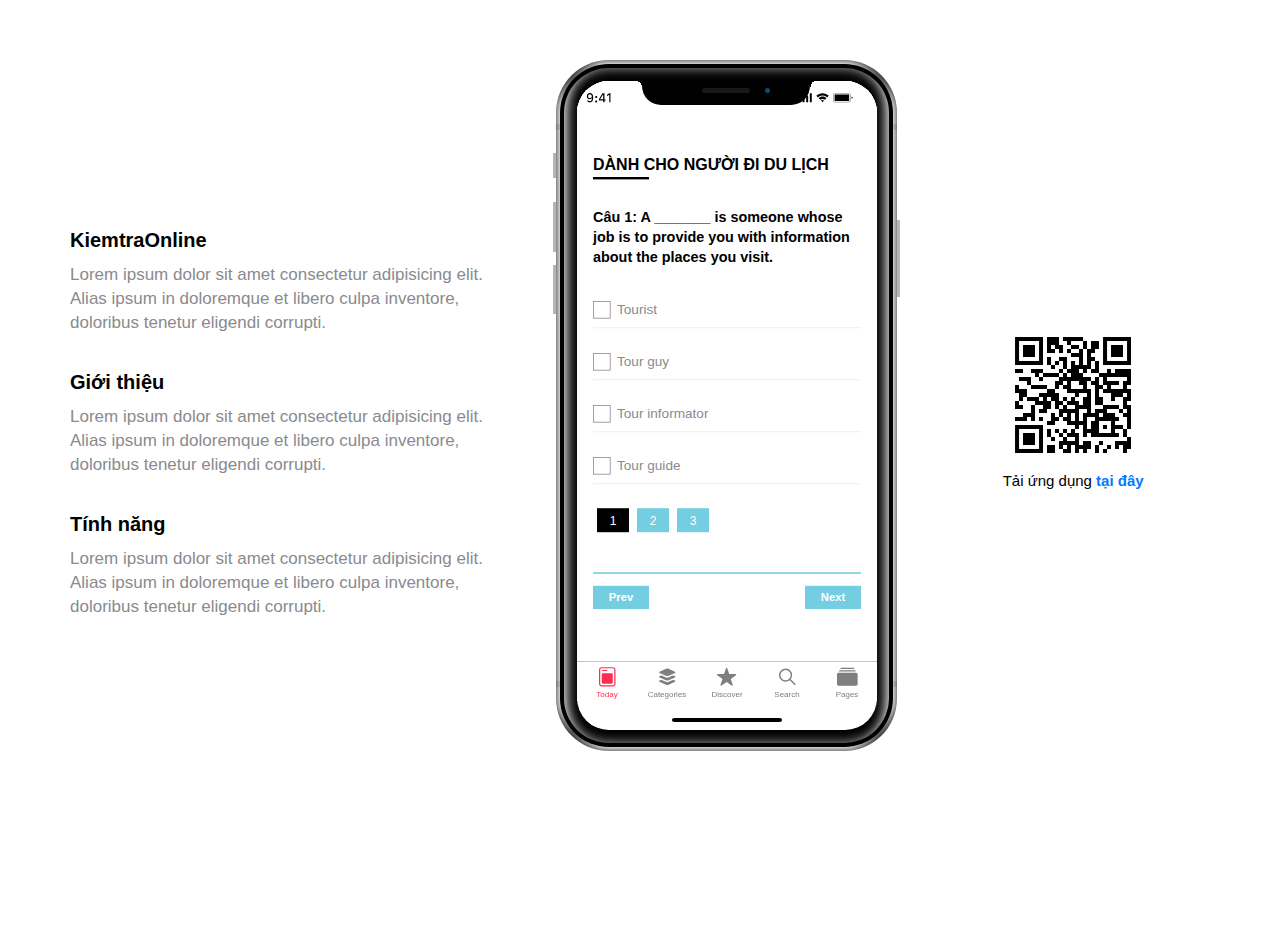
==== commit 1d94cf26: "Fri 11/23/2018 16:00:10.32" ====
--- a/index.html
+++ b/index.html
@@ -1,7 +1 @@
-<!DOCTYPE html><html lang="en"><head><script async src="https://www.googletagmanager.com/gtag/js?id=UA-96911983-1"></script><script>window.dataLayer = window.dataLayer || [];
-            function gtag() {
-                dataLayer.push(arguments);
-            }
-            gtag('js', new Date());
-
-            gtag('config', 'UA-96911983-1');</script><meta charset="utf-8"><meta name="viewport" content="width=device-width,initial-scale=1,minimum-scale=1,maximum-scale=1,user-scalable=no"><title>Yui Live Demo</title><link rel="stylesheet" href="css/devices.min.css" type="text/css"><link rel="stylesheet" href="https://stackpath.bootstrapcdn.com/bootstrap/4.1.3/css/bootstrap.min.css" integrity="sha384-MCw98/SFnGE8fJT3GXwEOngsV7Zt27NXFoaoApmYm81iuXoPkFOJwJ8ERdknLPMO" crossorigin="anonymous"><link rel="stylesheet" href="css/style.css" type="text/css"></head><body><div class="container custom-container mg-t-50"><div class="row align-items-center"><div class="col-md-5"><div class="left"><div class="box-text"><h3 class="style-title position-relative">KiemtraOnline</h3><p class="text-left">Lorem ipsum dolor sit amet consectetur adipisicing elit. Alias ipsum in doloremque et libero culpa inventore, doloribus tenetur eligendi corrupti.</p></div><div class="box-text"><h3 class="style-title position-relative">Giới thiệu</h3><p class="text-left">Lorem ipsum dolor sit amet consectetur adipisicing elit. Alias ipsum in doloremque et libero culpa inventore, doloribus tenetur eligendi corrupti.</p></div><div class="box-text"><h3 class="style-title position-relative">Tính năng</h3><p class="text-left">Lorem ipsum dolor sit amet consectetur adipisicing elit. Alias ipsum in doloremque et libero culpa inventore, doloribus tenetur eligendi corrupti.</p></div></div></div><div class="col-md-5"><div class="style-box"><div class="marvel-device iphone-x"><div class="notch"><div class="camera"></div><div class="speaker"></div></div><div class="top-bar"></div><div class="sleep"></div><div class="bottom-bar"></div><div class="volume"></div><div class="overflow"><div class="shadow shadow--tr"></div><div class="shadow shadow--tl"></div><div class="shadow shadow--br"></div><div class="shadow shadow--bl"></div></div><div class="inner-shadow"></div><div class="screen"><div class="top-safe-area"><img src="img/status-bar.svg" alt=""></div><iframe src="Yui/index.html" style="overflow:hidden"></iframe><div class="bottom-safe-area"><div class="home-bar"></div></div></div></div></div></div><div class="col-md-2"><div class="right"><img src="img/frame.png" alt=""><div>Tải ứng dụng <a href=""><strong>tại đây</strong></a></div></div></div></div></div><script src="js/jquery.min.js"></script><script src="js/app.js"></script></body></html>+<!DOCTYPE html><html class="ios device-pixel-ratio-1 device-desktop device-windows support-position-sticky"><head><meta name="viewport" content="width=device-width,initial-scale=1,maximum-scale=1,minimum-scale=1,user-scalable=no,minimal-ui,viewport-fit=cover"><meta name="apple-mobile-web-app-capable" content="yes"><title>Thi thử Online</title><title>Yui Live Demo</title><link rel="stylesheet" href="css/devices.min.css" type="text/css"><link rel="stylesheet" href="Yui/css/framework7.ios.min.css"><link rel="stylesheet" href="Yui/css/style.css" type="text/css"><link rel="stylesheet" href="css/style.css" type="text/css"></head><body><div class="page-content" style="margin-top: 50px"><div class="row align-items-center"><div class="col-40"><div class="block-title style-block-title">KiemtraOnline</div><div class="block style-block"><p>Lorem ipsum dolor sit amet consectetur adipisicing elit. Alias ipsum in doloremque et libero culpa inventore, doloribus tenetur eligendi corrupti.</p></div><div class="block-title style-block-title">Giới thiệu</div><div class="block style-block"><p>Lorem ipsum dolor sit amet consectetur adipisicing elit. Alias ipsum in doloremque et libero culpa inventore, doloribus tenetur eligendi corrupti.</p></div><div class="block-title style-block-title">Tính năng</div><div class="block style-block"><p>Lorem ipsum dolor sit amet consectetur adipisicing elit. Alias ipsum in doloremque et libero culpa inventore, doloribus tenetur eligendi corrupti.</p></div></div><div class="col-35"><div class="style-box"><div class="marvel-device iphone-x"><div class="notch"><div class="camera"></div><div class="speaker"></div></div><div class="top-bar"></div><div class="sleep"></div><div class="bottom-bar"></div><div class="volume"></div><div class="overflow"><div class="shadow shadow--tr"></div><div class="shadow shadow--tl"></div><div class="shadow shadow--br"></div><div class="shadow shadow--bl"></div></div><div class="inner-shadow"></div><div class="screen"><div class="top-safe-area"><img src="img/status-bar.svg" alt=""></div><iframe src="Yui/index.html" style="overflow:hidden"></iframe><div class="bottom-safe-area"><div class="home-bar"></div></div></div></div></div></div><div class="col-25"><div class="right"><img src="img/frame.png" alt=""><div>Tải ứng dụng <a href=""><strong>tại đây</strong></a></div></div></div></div></div><script src="js/jquery.min.js"></script><script src="js/app.js"></script></body></html>--- a/Yui/css/framework7.ios.min.css
+++ b/Yui/css/framework7.ios.min.css
@@ -0,0 +1,12 @@
+/**
+ * Framework7 3.0.0
+ * Full featured mobile HTML framework for building iOS & Android apps
+ * http://framework7.io/
+ *
+ * Copyright 2014-2018 Vladimir Kharlampidi
+ *
+ * Released under the MIT License
+ *
+ * Released on: July 5, 2018
+ */
+.framework7-root,body,html{position:relative;height:100%;width:100%;overflow-x:hidden}body{margin:0;padding:0;font-size:14px;width:100%;background:#fff;overflow:hidden;-webkit-text-size-adjust:100%;-webkit-font-smoothing:antialiased}.framework7-root{overflow:hidden;-webkit-box-sizing:border-box;box-sizing:border-box}.framework7-initializing *,.framework7-initializing :after,.framework7-initializing :before{-webkit-transition-duration:0s!important;transition-duration:0s!important}@media (width:1024px) and (height:691px) and (orientation:landscape){.framework7-root,body,html{height:671px}}@media (width:1024px) and (height:692px) and (orientation:landscape){.framework7-root,body,html{height:672px}}*{-webkit-tap-highlight-color:transparent;-webkit-touch-callout:none}a,input,select,textarea{outline:0}a{cursor:pointer;text-decoration:none}p{margin:1em 0}.disabled{opacity:.55!important;pointer-events:none!important}.ios body{font-family:-apple-system,SF UI Text,Helvetica Neue,Helvetica,Arial,sans-serif;color:#000;line-height:1.4}.ios .if-md,.ios .md-only{display:none!important}.ios a{color:#007aff}@media (width:1024px) and (height:691px) and (orientation:landscape){.ios,.ios .framework7-root,.ios body{height:671px}}@media (width:1024px) and (height:692px) and (orientation:landscape){.ios,.ios .framework7-root,.ios body{height:672px}}.ios .theme-dark{color:#fff}.ios .color-theme-red a{color:#ff3b30}.ios .color-theme-green a{color:#4cd964}.ios .color-theme-blue a{color:#007aff}.ios .color-theme-pink a{color:#ff2d55}.ios .color-theme-yellow a{color:#fc0}.ios .color-theme-orange a{color:#ff9500}.ios .color-theme-gray a{color:#8e8e93}.ios .color-theme-white a{color:#fff}.ios .color-theme-black a{color:#000}.ios a.color-red{color:#ff3b30}.ios a.color-green{color:#4cd964}.ios a.color-blue{color:#007aff}.ios a.color-pink{color:#ff2d55}.ios a.color-yellow{color:#fc0}.ios a.color-orange{color:#ff9500}.ios a.color-gray{color:#8e8e93}.ios a.color-white{color:#fff}.ios a.color-black{color:#000}.statusbar{position:absolute;left:0;top:0;width:100%;z-index:10000;-webkit-box-sizing:border-box;box-sizing:border-box;display:none}html.device-ios .statusbar,html.ios:not(.device-ios):not(.device-android) .statusbar{height:20px}html.device-android .statusbar,html.md:not(.device-ios):not(.device-android) .statusbar{height:24px}html.device-ios.device-iphone-x .statusbar{height:constant(safe-area-inset-top);height:env(safe-area-inset-top)}html.with-statusbar .statusbar{display:block}html.with-statusbar.device-ios .framework7-root,html.with-statusbar.ios:not(.device-ios):not(.device-android) .framework7-root{padding-top:20px}html.with-statusbar.device-android .framework7-root,html.with-statusbar.md:not(.device-ios):not(.device-android) .framework7-root{padding-top:24px}html.with-statusbar.device-iphone-x .framework7-root{padding-top:constant(safe-area-inset-top);padding-top:env(safe-area-inset-top)}.ios .statusbar{background:#f7f7f8}.ios .theme-dark .statusbar{background-color:#1b1b1b}.view,.views{position:relative;height:100%;z-index:5000;overflow:hidden;-webkit-box-sizing:border-box;box-sizing:border-box}.pages{position:relative;width:100%;height:100%;overflow:hidden}.page{-webkit-box-sizing:border-box;box-sizing:border-box;position:absolute;left:0;top:0;width:100%;height:100%;-webkit-transform:translate3d(0,0,0);transform:translate3d(0,0,0)}.page.stacked{display:none}.page-previous{pointer-events:none}.page-content{overflow:auto;-webkit-overflow-scrolling:touch;-webkit-box-sizing:border-box;box-sizing:border-box;height:100%;position:relative;z-index:1}.ios .page-shadow-effect{position:absolute;top:0;width:16px;bottom:0;z-index:-1;content:'';opacity:0;right:100%;background:-webkit-gradient(linear,left top,right top,from(rgba(0,0,0,0)),color-stop(10%,rgba(0,0,0,0)),color-stop(50%,rgba(0,0,0,.01)),to(rgba(0,0,0,.2)));background:-webkit-linear-gradient(left,rgba(0,0,0,0) 0,rgba(0,0,0,0) 10%,rgba(0,0,0,.01) 50%,rgba(0,0,0,.2) 100%);background:linear-gradient(to right,rgba(0,0,0,0) 0,rgba(0,0,0,0) 10%,rgba(0,0,0,.01) 50%,rgba(0,0,0,.2) 100%)}.ios .page-opacity-effect{position:absolute;left:0;top:0;background:rgba(0,0,0,.1);width:100%;bottom:0;content:'';opacity:0;z-index:10000}.ios .router-dynamic-navbar-inside .page-opacity-effect,.ios .router-dynamic-navbar-inside .page-shadow-effect{top:44px}.ios .page{background:#efeff4}.ios .page-previous{-webkit-transform:translate3d(-20%,0,0);transform:translate3d(-20%,0,0)}.ios .page-next{-webkit-transform:translate3d(100%,0,0);transform:translate3d(100%,0,0)}.ios .page-previous .page-opacity-effect{opacity:1}.ios .page-previous:after{opacity:1}.ios .page-current .page-shadow-effect{opacity:1}.ios .page-transitioning,.ios .page-transitioning .page-opacity-effect,.ios .page-transitioning .page-shadow-effect{-webkit-transition-duration:.4s;transition-duration:.4s}.ios .router-transition-backward .page-current,.ios .router-transition-backward .page-next,.ios .router-transition-backward .page-previous:not(.stacked),.ios .router-transition-forward .page-current,.ios .router-transition-forward .page-next,.ios .router-transition-forward .page-previous:not(.stacked){pointer-events:none}.ios .router-transition-css-forward .page-next{-webkit-animation:ios-page-next-to-current .4s forwards;animation:ios-page-next-to-current .4s forwards}.ios .router-transition-css-forward .page-next:before{position:absolute;top:0;width:16px;bottom:0;z-index:-1;content:'';opacity:0;right:100%;background:-webkit-gradient(linear,left top,right top,from(rgba(0,0,0,0)),color-stop(10%,rgba(0,0,0,0)),color-stop(50%,rgba(0,0,0,.01)),to(rgba(0,0,0,.2)));background:-webkit-linear-gradient(left,rgba(0,0,0,0) 0,rgba(0,0,0,0) 10%,rgba(0,0,0,.01) 50%,rgba(0,0,0,.2) 100%);background:linear-gradient(to right,rgba(0,0,0,0) 0,rgba(0,0,0,0) 10%,rgba(0,0,0,.01) 50%,rgba(0,0,0,.2) 100%);-webkit-animation:ios-page-next-to-current-shadow .4s forwards;animation:ios-page-next-to-current-shadow .4s forwards}.ios .router-transition-css-forward .page-current{-webkit-animation:ios-page-current-to-previous .4s forwards;animation:ios-page-current-to-previous .4s forwards}.ios .router-transition-css-forward .page-current:after{position:absolute;left:0;top:0;background:rgba(0,0,0,.1);width:100%;bottom:0;content:'';opacity:0;z-index:10000;-webkit-animation:ios-page-current-to-previous-opacity .4s forwards;animation:ios-page-current-to-previous-opacity .4s forwards}.ios .router-transition-css-forward.router-dynamic-navbar-inside .page-current:after,.ios .router-transition-css-forward.router-dynamic-navbar-inside .page-next:before{top:44px}.ios .router-transition-css-backward .page-current,.ios .router-transition-css-backward .page-previous{pointer-events:none}.ios .router-transition-css-backward .page-previous{-webkit-animation:ios-page-previous-to-current .4s forwards;animation:ios-page-previous-to-current .4s forwards}.ios .router-transition-css-backward .page-previous:after{position:absolute;left:0;top:0;background:rgba(0,0,0,.1);width:100%;bottom:0;content:'';opacity:0;z-index:10000;-webkit-animation:ios-page-previous-to-current-opacity .4s forwards;animation:ios-page-previous-to-current-opacity .4s forwards}.ios .router-transition-css-backward .page-current{-webkit-animation:ios-page-current-to-next .4s forwards;animation:ios-page-current-to-next .4s forwards}.ios .router-transition-css-backward .page-current:before{position:absolute;top:0;width:16px;bottom:0;z-index:-1;content:'';opacity:0;right:100%;background:-webkit-gradient(linear,left top,right top,from(rgba(0,0,0,0)),color-stop(10%,rgba(0,0,0,0)),color-stop(50%,rgba(0,0,0,.01)),to(rgba(0,0,0,.2)));background:-webkit-linear-gradient(left,rgba(0,0,0,0) 0,rgba(0,0,0,0) 10%,rgba(0,0,0,.01) 50%,rgba(0,0,0,.2) 100%);background:linear-gradient(to right,rgba(0,0,0,0) 0,rgba(0,0,0,0) 10%,rgba(0,0,0,.01) 50%,rgba(0,0,0,.2) 100%);-webkit-animation:ios-page-current-to-next-shadow .4s forwards;animation:ios-page-current-to-next-shadow .4s forwards}.ios .router-transition-css-backward.router-dynamic-navbar-inside .page-current:before,.ios .router-transition-css-backward.router-dynamic-navbar-inside .page-previous:after{top:44px}.ios .theme-dark .page,.page.ios .theme-dark{background:#171717}@-webkit-keyframes ios-page-next-to-current{from{-webkit-transform:translate3d(100%,0,0);transform:translate3d(100%,0,0)}to{-webkit-transform:translate3d(0,0,0);transform:translate3d(0,0,0)}}@keyframes ios-page-next-to-current{from{-webkit-transform:translate3d(100%,0,0);transform:translate3d(100%,0,0)}to{-webkit-transform:translate3d(0,0,0);transform:translate3d(0,0,0)}}@-webkit-keyframes ios-page-previous-to-current{from{-webkit-transform:translate3d(-20%,0,0);transform:translate3d(-20%,0,0)}to{-webkit-transform:translate3d(0,0,0);transform:translate3d(0,0,0)}}@keyframes ios-page-previous-to-current{from{-webkit-transform:translate3d(-20%,0,0);transform:translate3d(-20%,0,0)}to{-webkit-transform:translate3d(0,0,0);transform:translate3d(0,0,0)}}@-webkit-keyframes ios-page-current-to-previous{from{-webkit-transform:translate3d(0,0,0);transform:translate3d(0,0,0)}to{-webkit-transform:translate3d(-20%,0,0);transform:translate3d(-20%,0,0)}}@keyframes ios-page-current-to-previous{from{-webkit-transform:translate3d(0,0,0);transform:translate3d(0,0,0)}to{-webkit-transform:translate3d(-20%,0,0);transform:translate3d(-20%,0,0)}}@-webkit-keyframes ios-page-current-to-next{from{-webkit-transform:translate3d(0,0,0);transform:translate3d(0,0,0)}to{-webkit-transform:translate3d(100%,0,0);transform:translate3d(100%,0,0)}}@keyframes ios-page-current-to-next{from{-webkit-transform:translate3d(0,0,0);transform:translate3d(0,0,0)}to{-webkit-transform:translate3d(100%,0,0);transform:translate3d(100%,0,0)}}@-webkit-keyframes ios-page-next-to-current-shadow{from{opacity:0}to{opacity:1}}@keyframes ios-page-next-to-current-shadow{from{opacity:0}to{opacity:1}}@-webkit-keyframes ios-page-previous-to-current-opacity{from{opacity:1}to{opacity:0}}@keyframes ios-page-previous-to-current-opacity{from{opacity:1}to{opacity:0}}@-webkit-keyframes ios-page-current-to-previous-opacity{from{opacity:0}to{opacity:1}}@keyframes ios-page-current-to-previous-opacity{from{opacity:0}to{opacity:1}}@-webkit-keyframes ios-page-current-to-next-shadow{from{opacity:1}to{opacity:0}}@keyframes ios-page-current-to-next-shadow{from{opacity:1}to{opacity:0}}.link,.tab-link{display:-webkit-inline-box;display:-webkit-inline-flex;display:-ms-inline-flexbox;display:inline-flex;-webkit-box-align:center;-webkit-align-items:center;-ms-flex-align:center;align-items:center;-webkit-align-content:center;-ms-flex-line-pack:center;align-content:center;-webkit-box-pack:center;-webkit-justify-content:center;-ms-flex-pack:center;justify-content:center;position:relative;-webkit-box-sizing:border-box;box-sizing:border-box;-webkit-transform:translate3d(0,0,0);transform:translate3d(0,0,0);z-index:1}.ios .link{-webkit-transition:opacity .3s;transition:opacity .3s}.ios .link i+i,.ios .link i+span,.ios .link span+i,.ios .link span+span{margin-left:7px}.ios .link.active-state{opacity:.3;-webkit-transition-duration:0s;transition-duration:0s}.navbar{position:relative;left:0;top:0;width:100%;z-index:500;-webkit-backface-visibility:hidden;backface-visibility:hidden;-webkit-box-sizing:border-box;box-sizing:border-box;margin:0;-webkit-transform:translate3d(0,0,0);transform:translate3d(0,0,0)}.navbar b{font-weight:500}.navbar a.link{display:-webkit-box;display:-webkit-flex;display:-ms-flexbox;display:flex}.navbar .left,.navbar .right,.navbar .title{position:relative;z-index:1}.navbar .title{text-align:center;position:relative;overflow:hidden;text-overflow:ellipsis;white-space:nowrap;-webkit-flex-shrink:10;-ms-flex-negative:10;flex-shrink:10;font-weight:500;display:inline-block}.navbar .subtitle{display:block}.navbar .left,.navbar .right{-webkit-flex-shrink:0;-ms-flex-negative:0;flex-shrink:0;display:-webkit-box;display:-webkit-flex;display:-ms-flexbox;display:flex;-webkit-box-pack:start;-webkit-justify-content:flex-start;-ms-flex-pack:start;justify-content:flex-start;-webkit-box-align:center;-webkit-align-items:center;-ms-flex-align:center;align-items:center;-webkit-transform:translate3d(0,0,0);transform:translate3d(0,0,0)}.navbar .right:first-child{position:absolute;height:100%}.navbar-inner{position:absolute;left:0;top:0;width:100%;height:100%;display:-webkit-box;display:-webkit-flex;display:-ms-flexbox;display:flex;-webkit-box-align:center;-webkit-align-items:center;-ms-flex-align:center;align-items:center;-webkit-box-sizing:border-box;box-sizing:border-box}.navbar-inner.stacked{display:none}.page>.navbar,.view>.navbar,.views>.navbar{position:absolute}.ios .navbar{height:44px;font-size:17px;background:#f7f7f8}.ios .navbar.no-hairline:after{display:none!important}.ios .navbar:after{-webkit-backface-visibility:hidden;backface-visibility:hidden}.ios .navbar a.link{-webkit-box-pack:start;-webkit-justify-content:flex-start;-ms-flex-pack:start;justify-content:flex-start;line-height:44px;height:44px}.ios .navbar a.icon-only{width:44px;margin:0;-webkit-box-pack:center;-webkit-justify-content:center;-ms-flex-pack:center;justify-content:center}.ios .navbar .title{font-size:17px;margin:0;line-height:1.2}.ios .navbar .subtitle{color:#6d6d72;line-height:1;font-size:10px;text-align:center;font-weight:400}.ios .navbar .left a+a,.ios .navbar .right a+a{margin-left:15px}.ios .navbar .title,.ios .navbar b{font-weight:600}.ios .navbar .left{margin-right:10px}.ios .navbar .right{margin-left:10px}.ios .navbar .right:first-child{right:8px}.ios .navbar:after{content:'';position:absolute;background-color:#c4c4c4;display:block;z-index:15;top:auto;right:auto;bottom:0;left:0;height:1px;width:100%;-webkit-transform-origin:50% 100%;transform-origin:50% 100%}.ios.device-pixel-ratio-2 .navbar:after{-webkit-transform:scaleY(.5);transform:scaleY(.5)}.ios.device-pixel-ratio-3 .navbar:after{-webkit-transform:scaleY(.33);transform:scaleY(.33)}.ios .navbar-inner{-webkit-box-pack:justify;-webkit-justify-content:space-between;-ms-flex-pack:justify;justify-content:space-between;padding:0 8px}.ios .navbar~.page-content,.ios .navbar~:not(.no-navbar) .page-content{padding-top:44px}.ios .navbar-previous{pointer-events:none}.ios .navbar-previous .fading,.ios .navbar-previous .left,.ios .navbar-previous .right,.ios .navbar-previous .subnavbar,.ios .navbar-previous>.title{opacity:0}.ios .navbar-previous .sliding{opacity:0}.ios .navbar-previous .subnavbar.sliding,.ios .navbar-previous.sliding .subnavbar{opacity:1;-webkit-transform:translate3d(-100%,0,0);transform:translate3d(-100%,0,0)}.ios .navbar-next{pointer-events:none}.ios .navbar-next .fading,.ios .navbar-next .left,.ios .navbar-next .right,.ios .navbar-next .subnavbar,.ios .navbar-next>.title{opacity:0}.ios .navbar-next .sliding{opacity:0}.ios .navbar-next.sliding .left,.ios .navbar-next.sliding .right,.ios .navbar-next.sliding .subnavbar,.ios .navbar-next.sliding>.title{opacity:0}.ios .navbar-next .subnavbar.sliding,.ios .navbar-next.sliding .subnavbar{opacity:1;-webkit-transform:translate3d(100%,0,0);transform:translate3d(100%,0,0)}.ios .navbar-transitioning{-webkit-transition-duration:.4s;transition-duration:.4s}.ios .navbar-hidden{-webkit-transform:translate3d(0,-100%,0);transform:translate3d(0,-100%,0)}.ios .router-transition-css-backward .navbar-current .left,.ios .router-transition-css-backward .navbar-current .right,.ios .router-transition-css-backward .navbar-current .subnavbar,.ios .router-transition-css-backward .navbar-current>.title,.ios .router-transition-css-forward .navbar-current .left,.ios .router-transition-css-forward .navbar-current .right,.ios .router-transition-css-forward .navbar-current .subnavbar,.ios .router-transition-css-forward .navbar-current>.title{-webkit-animation:ios-navbar-element-fade-out .4s forwards;animation:ios-navbar-element-fade-out .4s forwards}.ios .router-transition-css-backward .navbar-current .left.sliding .icon,.ios .router-transition-css-backward .navbar-current .sliding,.ios .router-transition-css-backward .navbar-current.sliding .left,.ios .router-transition-css-backward .navbar-current.sliding .left .icon,.ios .router-transition-css-backward .navbar-current.sliding .right,.ios .router-transition-css-backward .navbar-current.sliding>.title,.ios .router-transition-css-forward .navbar-current .left.sliding .icon,.ios .router-transition-css-forward .navbar-current .sliding,.ios .router-transition-css-forward .navbar-current.sliding .left,.ios .router-transition-css-forward .navbar-current.sliding .left .icon,.ios .router-transition-css-forward .navbar-current.sliding .right,.ios .router-transition-css-forward .navbar-current.sliding>.title{-webkit-transition-duration:.4s;transition-duration:.4s;opacity:0!important;-webkit-animation:none;animation:none}.ios .router-transition-css-backward .navbar-current .sliding.subnavbar,.ios .router-transition-css-backward .navbar-current.sliding .subnavbar,.ios .router-transition-css-forward .navbar-current .sliding.subnavbar,.ios .router-transition-css-forward .navbar-current.sliding .subnavbar{-webkit-transition-duration:.4s;transition-duration:.4s;-webkit-animation:none;animation:none;opacity:1}.ios .router-transition-css-backward .navbar-previous .left,.ios .router-transition-css-backward .navbar-previous .right,.ios .router-transition-css-backward .navbar-previous .subnavbar,.ios .router-transition-css-backward .navbar-previous>.title,.ios .router-transition-css-forward .navbar-next .left,.ios .router-transition-css-forward .navbar-next .right,.ios .router-transition-css-forward .navbar-next .subnavbar,.ios .router-transition-css-forward .navbar-next>.title{-webkit-animation:ios-navbar-element-fade-in .4s forwards;animation:ios-navbar-element-fade-in .4s forwards}.ios .router-transition-css-backward .navbar-previous .left.sliding .icon,.ios .router-transition-css-backward .navbar-previous .sliding,.ios .router-transition-css-backward .navbar-previous.sliding .left,.ios .router-transition-css-backward .navbar-previous.sliding .left .icon,.ios .router-transition-css-backward .navbar-previous.sliding .right,.ios .router-transition-css-backward .navbar-previous.sliding .subnavbar,.ios .router-transition-css-backward .navbar-previous.sliding>.title,.ios .router-transition-css-forward .navbar-next .left.sliding .icon,.ios .router-transition-css-forward .navbar-next .sliding,.ios .router-transition-css-forward .navbar-next.sliding .left,.ios .router-transition-css-forward .navbar-next.sliding .left .icon,.ios .router-transition-css-forward .navbar-next.sliding .right,.ios .router-transition-css-forward .navbar-next.sliding .subnavbar,.ios .router-transition-css-forward .navbar-next.sliding>.title{-webkit-transition-duration:.4s;transition-duration:.4s;-webkit-animation:none;animation:none;-webkit-transform:translate3d(0,0,0)!important;transform:translate3d(0,0,0)!important;opacity:1!important}.ios .theme-dark .navbar,.navbar.ios .theme-dark{background:#1b1b1b}.ios .theme-dark .navbar:after,.navbar.ios .theme-dark:after{background-color:#282829}.ios .theme-dark .navbar .subtitle,.navbar.ios .theme-dark .subtitle{color:#8e8e93}@media (orientation:landscape){.ios.device-iphone-x .ios-edges .navbar-inner,.ios.device-iphone-x .ios-left-edge .navbar-inner,.ios.device-iphone-x .panel-left .navbar-inner,.ios.device-iphone-x .popup .navbar-inner,.ios.device-iphone-x .sheet-modal .navbar-inner{padding-left:calc(8px + constant(safe-area-inset-right));padding-left:calc(8px + env(safe-area-inset-right))}.ios.device-iphone-x .ios-edges .navbar-inner,.ios.device-iphone-x .ios-right-edge .navbar-inner,.ios.device-iphone-x .panel-right .navbar-inner,.ios.device-iphone-x .popup .navbar-inner,.ios.device-iphone-x .sheet-modal .navbar-inner{padding-right:calc(8px + constant(safe-area-inset-right));padding-right:calc(8px + env(safe-area-inset-right))}}@-webkit-keyframes ios-navbar-element-fade-in{from{opacity:0}to{opacity:1}}@keyframes ios-navbar-element-fade-in{from{opacity:0}to{opacity:1}}@-webkit-keyframes ios-navbar-element-fade-out{from{opacity:1}to{opacity:0}}@keyframes ios-navbar-element-fade-out{from{opacity:1}to{opacity:0}}.toolbar{width:100%;position:relative;margin:0;-webkit-transform:translate3d(0,0,0);transform:translate3d(0,0,0);-webkit-backface-visibility:hidden;backface-visibility:hidden;z-index:500;-webkit-box-sizing:border-box;box-sizing:border-box;left:0}.toolbar b{font-weight:500}.toolbar a{-webkit-box-sizing:border-box;box-sizing:border-box;-webkit-flex-shrink:1;-ms-flex-negative:1;flex-shrink:1;position:relative;white-space:nowrap;text-overflow:ellipsis}.toolbar a.link{display:-webkit-box;display:-webkit-flex;display:-ms-flexbox;display:flex}.toolbar i.icon{display:block}.toolbar-inner{position:absolute;left:0;top:0;width:100%;height:100%;display:-webkit-box;display:-webkit-flex;display:-ms-flexbox;display:flex;-webkit-box-pack:justify;-webkit-justify-content:space-between;-ms-flex-pack:justify;justify-content:space-between;-webkit-box-sizing:border-box;box-sizing:border-box;-webkit-box-align:center;-webkit-align-items:center;-ms-flex-align:center;align-items:center;-webkit-align-content:center;-ms-flex-line-pack:center;align-content:center}.views>.tabbar,.views>.tabbar-labels{z-index:5001}.tabbar a.link,.tabbar-labels a.link{line-height:1.4}.tabbar a.link,.tabbar a.tab-link,.tabbar-labels a.link,.tabbar-labels a.tab-link{height:100%;width:100%;-webkit-box-sizing:border-box;box-sizing:border-box;display:-webkit-box;display:-webkit-flex;display:-ms-flexbox;display:flex;-webkit-box-pack:center;-webkit-justify-content:center;-ms-flex-pack:center;justify-content:center;-webkit-box-align:center;-webkit-align-items:center;-ms-flex-align:center;align-items:center;-webkit-box-orient:vertical;-webkit-box-direction:normal;-webkit-flex-direction:column;-ms-flex-direction:column;flex-direction:column}.tabbar-labels a.link,.tabbar-labels a.tab-link{height:100%;-webkit-box-pack:justify;-webkit-justify-content:space-between;-ms-flex-pack:justify;justify-content:space-between;-webkit-box-align:center;-webkit-align-items:center;-ms-flex-align:center;align-items:center}.tabbar-labels a.link .tabbar-label,.tabbar-labels a.tab-link .tabbar-label{display:block;line-height:1;margin:0;position:relative;text-overflow:ellipsis;white-space:nowrap}.tabbar-scrollable .toolbar-inner{overflow:auto;-webkit-overflow-scrolling:touch}.tabbar-scrollable .toolbar-inner::-webkit-scrollbar{display:none!important;width:0!important;height:0!important;-webkit-appearance:none;opacity:0!important}.tabbar-scrollable a.link,.tabbar-scrollable a.tab-link{width:auto;-webkit-flex-shrink:0;-ms-flex-negative:0;flex-shrink:0}.page>.toolbar,.view>.toolbar,.views>.toolbar{position:absolute}.ios .toolbar{height:44px;font-size:17px;background:#f7f7f8;bottom:0}.ios .toolbar:after{-webkit-backface-visibility:hidden;backface-visibility:hidden}.ios .toolbar a.link{line-height:44px;height:44px}.ios .toolbar a.link i+i,.ios .toolbar a.link i+span,.ios .toolbar a.link span+i,.ios .toolbar a.link span+span{margin-left:7px}.ios .toolbar a.icon-only{min-height:44px;display:-webkit-box;display:-webkit-flex;display:-ms-flexbox;display:flex;-webkit-box-pack:center;-webkit-justify-content:center;-ms-flex-pack:center;justify-content:center;-webkit-box-align:center;-webkit-align-items:center;-ms-flex-align:center;align-items:center;margin:0;min-width:44px}.ios .toolbar b{font-weight:600}.ios .toolbar.no-hairline:before{display:none!important}.ios .toolbar:before{content:'';position:absolute;background-color:#c4c4c4;display:block;z-index:15;top:0;right:auto;bottom:auto;left:0;height:1px;width:100%;-webkit-transform-origin:50% 0;transform-origin:50% 0}.ios.device-pixel-ratio-2 .toolbar:before{-webkit-transform:scaleY(.5);transform:scaleY(.5)}.ios.device-pixel-ratio-3 .toolbar:before{-webkit-transform:scaleY(.33);transform:scaleY(.33)}.ios .toolbar-inner{padding:0 8px}.ios .tabbar,.ios .tabbar-labels{color:#929292}.ios .tabbar a,.ios .tabbar-labels a{color:#929292}.ios .tabbar a.tab-link-active,.ios .tabbar-labels a.tab-link-active{color:#007aff}.ios .tabbar i.icon,.ios .tabbar-labels i.icon{height:30px}.ios .tabbar-labels{height:50px}.ios .tabbar-labels a.link,.ios .tabbar-labels a.tab-link{padding-top:4px;padding-bottom:4px}.ios .tabbar-labels a.link i+span,.ios .tabbar-labels a.tab-link i+span{margin:0}.ios .tabbar-labels .tabbar-label{letter-spacing:.01em;font-size:10px}@media (min-width:768px){.ios .tabbar .toolbar-inner,.ios .tabbar-labels .toolbar-inner{-webkit-box-pack:center;-webkit-justify-content:center;-ms-flex-pack:center;justify-content:center}.ios .tabbar a.link,.ios .tabbar a.tab-link,.ios .tabbar-labels a.link,.ios .tabbar-labels a.tab-link{width:auto;min-width:105px}.ios .tabbar-labels{height:56px}.ios .tabbar-labels .tabbar-label{font-size:14px}}.ios .tabbar-scrollable .toolbar-inner{-webkit-box-pack:start;-webkit-justify-content:flex-start;-ms-flex-pack:start;justify-content:flex-start}.ios .tabbar-scrollable a.link,.ios .tabbar-scrollable a.tab-link{padding:0 8px}.ios .toolbar~* .page-content,.ios .toolbar~.page-content{padding-bottom:44px}.ios .tabbar-labels~* .page-content,.ios .tabbar-labels~.page-content{padding-bottom:50px}@media (min-width:768px){.ios .tabbar-labels~* .page-content,.ios .tabbar-labels~.page-content{padding-bottom:56px}}.ios .toolbar-transitioning{-webkit-transition-duration:.4s;transition-duration:.4s}.ios .toolbar-hidden{-webkit-transform:translate3d(0,100%,0);transform:translate3d(0,100%,0)}.ios .theme-dark .toolbar,.toolbar.ios .theme-dark{background:#1b1b1b}.ios .theme-dark .toolbar:before,.toolbar.ios .theme-dark:before{background-color:#282829}.ios .color-theme-red .tabbar a.tab-link-active,.ios .color-theme-red .tabbar-labels a.tab-link-active,.ios .color-theme-red.tabbar a.tab-link-active,.ios .color-theme-red.tabbar-labels a.tab-link-active{color:#ff3b30}.ios .color-theme-green .tabbar a.tab-link-active,.ios .color-theme-green .tabbar-labels a.tab-link-active,.ios .color-theme-green.tabbar a.tab-link-active,.ios .color-theme-green.tabbar-labels a.tab-link-active{color:#4cd964}.ios .color-theme-blue .tabbar a.tab-link-active,.ios .color-theme-blue .tabbar-labels a.tab-link-active,.ios .color-theme-blue.tabbar a.tab-link-active,.ios .color-theme-blue.tabbar-labels a.tab-link-active{color:#007aff}.ios .color-theme-pink .tabbar a.tab-link-active,.ios .color-theme-pink .tabbar-labels a.tab-link-active,.ios .color-theme-pink.tabbar a.tab-link-active,.ios .color-theme-pink.tabbar-labels a.tab-link-active{color:#ff2d55}.ios .color-theme-yellow .tabbar a.tab-link-active,.ios .color-theme-yellow .tabbar-labels a.tab-link-active,.ios .color-theme-yellow.tabbar a.tab-link-active,.ios .color-theme-yellow.tabbar-labels a.tab-link-active{color:#fc0}.ios .color-theme-orange .tabbar a.tab-link-active,.ios .color-theme-orange .tabbar-labels a.tab-link-active,.ios .color-theme-orange.tabbar a.tab-link-active,.ios .color-theme-orange.tabbar-labels a.tab-link-active{color:#ff9500}.ios .color-theme-gray .tabbar a.tab-link-active,.ios .color-theme-gray .tabbar-labels a.tab-link-active,.ios .color-theme-gray.tabbar a.tab-link-active,.ios .color-theme-gray.tabbar-labels a.tab-link-active{color:#8e8e93}.ios .color-theme-white .tabbar a.tab-link-active,.ios .color-theme-white .tabbar-labels a.tab-link-active,.ios .color-theme-white.tabbar a.tab-link-active,.ios .color-theme-white.tabbar-labels a.tab-link-active{color:#fff}.ios .color-theme-black .tabbar a.tab-link-active,.ios .color-theme-black .tabbar-labels a.tab-link-active,.ios .color-theme-black.tabbar a.tab-link-active,.ios .color-theme-black.tabbar-labels a.tab-link-active{color:#000}.ios .tabbar-labels.color-red a.tab-link-active,.ios .tabbar.color-red a.tab-link-active{color:#ff3b30}.ios .tabbar-labels.color-green a.tab-link-active,.ios .tabbar.color-green a.tab-link-active{color:#4cd964}.ios .tabbar-labels.color-blue a.tab-link-active,.ios .tabbar.color-blue a.tab-link-active{color:#007aff}.ios .tabbar-labels.color-pink a.tab-link-active,.ios .tabbar.color-pink a.tab-link-active{color:#ff2d55}.ios .tabbar-labels.color-yellow a.tab-link-active,.ios .tabbar.color-yellow a.tab-link-active{color:#fc0}.ios .tabbar-labels.color-orange a.tab-link-active,.ios .tabbar.color-orange a.tab-link-active{color:#ff9500}.ios .tabbar-labels.color-gray a.tab-link-active,.ios .tabbar.color-gray a.tab-link-active{color:#8e8e93}.ios .tabbar-labels.color-white a.tab-link-active,.ios .tabbar.color-white a.tab-link-active{color:#fff}.ios .tabbar-labels.color-black a.tab-link-active,.ios .tabbar.color-black a.tab-link-active{color:#000}.ios.device-iphone-x .login-screen>.toolbar,.ios.device-iphone-x .page>.toolbar,.ios.device-iphone-x .panel>.toolbar,.ios.device-iphone-x .popup>.toolbar,.ios.device-iphone-x .view>.toolbar,.ios.device-iphone-x .views>.toolbar{height:calc(44px + constant(safe-area-inset-bottom));height:calc(44px + env(safe-area-inset-bottom))}.ios.device-iphone-x .login-screen>.toolbar .toolbar-inner,.ios.device-iphone-x .page>.toolbar .toolbar-inner,.ios.device-iphone-x .panel>.toolbar .toolbar-inner,.ios.device-iphone-x .popup>.toolbar .toolbar-inner,.ios.device-iphone-x .view>.toolbar .toolbar-inner,.ios.device-iphone-x .views>.toolbar .toolbar-inner{height:auto;bottom:constant(safe-area-inset-bottom);bottom:env(safe-area-inset-bottom)}.ios.device-iphone-x .login-screen>.tabbar-labels,.ios.device-iphone-x .page>.tabbar-labels,.ios.device-iphone-x .panel>.tabbar-labels,.ios.device-iphone-x .popup>.tabbar-labels,.ios.device-iphone-x .view>.tabbar-labels,.ios.device-iphone-x .views>.tabbar-labels{height:calc(50px + constant(safe-area-inset-bottom));height:calc(50px + env(safe-area-inset-bottom))}@media (min-width:768px){.ios.device-iphone-x .login-screen>.tabbar-labels,.ios.device-iphone-x .page>.tabbar-labels,.ios.device-iphone-x .panel>.tabbar-labels,.ios.device-iphone-x .popup>.tabbar-labels,.ios.device-iphone-x .view>.tabbar-labels,.ios.device-iphone-x .views>.tabbar-labels{height:calc(56px + constant(safe-area-inset-bottom));height:calc(56px + env(safe-area-inset-bottom))}}.ios.device-iphone-x .toolbar~* .page-content,.ios.device-iphone-x .toolbar~.page-content{padding-bottom:calc(44px + constant(safe-area-inset-bottom));padding-bottom:calc(44px + env(safe-area-inset-bottom))}.ios.device-iphone-x .tabbar-labels~* .page-content,.ios.device-iphone-x .tabbar-labels~.page-content{padding-bottom:calc(50px + constant(safe-area-inset-bottom));padding-bottom:calc(50px + env(safe-area-inset-bottom))}@media (min-width:768px){.ios.device-iphone-x .tabbar-labels~* .page-content,.ios.device-iphone-x .tabbar-labels~.page-content{padding-bottom:calc(56px + constant(safe-area-inset-bottom));padding-bottom:calc(56px + env(safe-area-inset-bottom))}}@media (orientation:landscape){.ios.device-iphone-x .ios-edges .toolbar-inner,.ios.device-iphone-x .ios-left-edge .toolbar-inner,.ios.device-iphone-x .panel-left .toolbar-inner,.ios.device-iphone-x .popup .toolbar-inner,.ios.device-iphone-x .sheet-modal .toolbar-inner{padding-left:calc(8px + constant(safe-area-inset-left));padding-left:calc(8px + env(safe-area-inset-left))}.ios.device-iphone-x .ios-edges .toolbar-inner,.ios.device-iphone-x .ios-right-edge .toolbar-inner,.ios.device-iphone-x .panel-right .toolbar-inner,.ios.device-iphone-x .popup .toolbar-inner,.ios.device-iphone-x .sheet-modal .toolbar-inner{padding-right:calc(8px + constant(safe-area-inset-right));padding-right:calc(8px + env(safe-area-inset-right))}}.subnavbar{width:100%;position:absolute;left:0;top:0;z-index:500;-webkit-box-sizing:border-box;box-sizing:border-box;display:-webkit-box;display:-webkit-flex;display:-ms-flexbox;display:flex;-webkit-box-pack:justify;-webkit-justify-content:space-between;-ms-flex-pack:justify;justify-content:space-between;-webkit-box-align:center;-webkit-align-items:center;-ms-flex-align:center;align-items:center}.subnavbar .title{position:relative;overflow:hidden;text-overflow:ellpsis;white-space:nowrap}.subnavbar .left,.subnavbar .right{-webkit-flex-shrink:0;-ms-flex-negative:0;flex-shrink:0;display:-webkit-box;display:-webkit-flex;display:-ms-flexbox;display:flex;-webkit-box-pack:start;-webkit-justify-content:flex-start;-ms-flex-pack:start;justify-content:flex-start;-webkit-box-align:center;-webkit-align-items:center;-ms-flex-align:center;align-items:center}.subnavbar .right:first-child{position:absolute;height:100%}.subnavbar-inner{width:100%;height:100%;display:-webkit-box;display:-webkit-flex;display:-ms-flexbox;display:flex;-webkit-box-align:center;-webkit-align-items:center;-ms-flex-align:center;align-items:center;-webkit-box-sizing:border-box;box-sizing:border-box;-webkit-box-pack:justify;-webkit-justify-content:space-between;-ms-flex-pack:justify;justify-content:space-between;overflow:hidden}.subnavbar-inner.stacked{display:none}.navbar .subnavbar{top:100%}.page>.navbar,.view>.navbar,.views>.navbar{position:absolute}.ios .subnavbar{height:45px;margin-top:-1px;padding-top:1px;background:#f7f7f8}.ios .subnavbar.no-hairline:after{display:none!important}.ios .subnavbar .title{font-weight:700;line-height:1;overflow:visible;font-size:34px;text-align:center;display:-webkit-box;display:-webkit-flex;display:-ms-flexbox;display:flex;-webkit-box-align:center;-webkit-align-items:center;-ms-flex-align:center;align-items:center;-webkit-align-self:flex-start;-ms-flex-item-align:start;align-self:flex-start;-webkit-flex-shrink:10;-ms-flex-negative:10;flex-shrink:10;letter-spacing:-.03em}.ios .subnavbar .title{margin-left:7px}.ios .subnavbar .left a+a,.ios .subnavbar .right a+a{margin-left:15px}.ios .subnavbar .left{margin-right:10px}.ios .subnavbar .right{margin-left:10px}.ios .subnavbar .right:first-child{right:8px}.ios .subnavbar a.link{line-height:44px;height:44px;-webkit-box-pack:start;-webkit-justify-content:flex-start;-ms-flex-pack:start;justify-content:flex-start}.ios .subnavbar a.icon-only{min-width:44px;-webkit-box-pack:center;-webkit-justify-content:center;-ms-flex-pack:center;justify-content:center;margin:0}.ios .subnavbar:after{content:'';position:absolute;background-color:#c4c4c4;display:block;z-index:15;top:auto;right:auto;bottom:0;left:0;height:1px;width:100%;-webkit-transform-origin:50% 100%;transform-origin:50% 100%}.ios.device-pixel-ratio-2 .subnavbar:after{-webkit-transform:scaleY(.5);transform:scaleY(.5)}.ios.device-pixel-ratio-3 .subnavbar:after{-webkit-transform:scaleY(.33);transform:scaleY(.33)}.ios .subnavbar-inner{padding:0 8px}.ios .navbar~.page-with-subnavbar:not(.no-navbar) .subnavbar,.ios .navbar~.subnavbar{top:44px}.ios .page-with-subnavbar .page-content,.ios .subnavbar~* .page-content,.ios .subnavbar~.page-content{padding-top:44px}.ios .navbar~.page-with-subnavbar:not(.no-navbar) .page-content,.ios .navbar~:not(.no-navbar) .subnavbar~* .page-content,.ios .navbar~:not(.no-navbar) .subnavbar~.page-content,.ios .page-with-subnavbar .navbar~.page-content{padding-top:88px}.ios .theme-dark .subnavbar,.subnavbar.ios .theme-dark{background:#1b1b1b}.ios .theme-dark .subnavbar:after,.subnavbar.ios .theme-dark:after{background-color:#282829}@media (orientation:landscape){.ios.device-iphone-x .ios-edges .subnavbar-inner,.ios.device-iphone-x .ios-left-edge .subnavbar-inner,.ios.device-iphone-x .panel-left .subnavbar-inner,.ios.device-iphone-x .popup .subnavbar-inner,.ios.device-iphone-x .sheet-modal .subnavbar-inner{padding-left:calc(8px + constant(safe-area-inset-left));padding-left:calc(8px + env(safe-area-inset-left))}.ios.device-iphone-x .ios-edges .subnavbar-inner,.ios.device-iphone-x .ios-right-edge .subnavbar-inner,.ios.device-iphone-x .panel-right .subnavbar-inner,.ios.device-iphone-x .popup .subnavbar-inner,.ios.device-iphone-x .sheet-modal .subnavbar-inner{padding-right:calc(8px + constant(safe-area-inset-right));padding-right:calc(8px + env(safe-area-inset-right))}}.block{-webkit-box-sizing:border-box;box-sizing:border-box;position:relative;z-index:1}.block.no-hairlines ul:before,.block.no-hairlines:before,.ios .block.no-hairlines-ios ul:before,.ios .block.no-hairlines-ios:before,.md .block.no-hairlines-md ul:before,.md .block.no-hairlines-md:before{display:none!important}.block.no-hairlines ul:after,.block.no-hairlines:after,.ios .block.no-hairlines-ios ul:after,.ios .block.no-hairlines-ios:after,.md .block.no-hairlines-md ul:after,.md .block.no-hairlines-md:after{display:none!important}.block.no-hairline-top ul:before,.block.no-hairline-top:before,.ios .block.no-hairline-top-ios ul:before,.ios .block.no-hairline-top-ios:before,.md .block.no-hairline-top-md ul:before,.md .block.no-hairline-top-md:before{display:none!important}.block.no-hairline-bottom ul:after,.block.no-hairline-bottom:after,.ios .block.no-hairline-bottom-ios ul:after,.ios .block.no-hairline-bottom-ios:after,.md .block.no-hairline-bottom-md ul:after,.md .block.no-hairline-bottom-md:after{display:none!important}.block>h1:first-child,.block>h2:first-child,.block>h3:first-child,.block>h4:first-child,.block>p:first-child{margin-top:0}.block>h1:last-child,.block>h2:last-child,.block>h3:last-child,.block>h4:last-child,.block>p:last-child{margin-bottom:0}.block-title{position:relative;overflow:hidden;margin:0;white-space:nowrap;text-overflow:ellipsis;font-size:14px;line-height:1}.block-strong.inset{border-radius:7px}.block-strong.inset:before{display:none!important}.block-strong.inset:after{display:none!important}.block-footer,.block-header{font-size:14px}.block-footer h1:first-child,.block-footer h2:first-child,.block-footer h3:first-child,.block-footer h4:first-child,.block-footer p:first-child,.block-footer ul:first-child,.block-header h1:first-child,.block-header h2:first-child,.block-header h3:first-child,.block-header h4:first-child,.block-header p:first-child,.block-header ul:first-child{margin-top:0}.block-footer h1:last-child,.block-footer h2:last-child,.block-footer h3:last-child,.block-footer h4:last-child,.block-footer p:last-child,.block-footer ul:last-child,.block-header h1:last-child,.block-header h2:last-child,.block-header h3:last-child,.block-header h4:last-child,.block-header p:last-child,.block-header ul:last-child{margin-bottom:0}.block-footer h1:first-child:last-child,.block-footer h2:first-child:last-child,.block-footer h3:first-child:last-child,.block-footer h4:first-child:last-child,.block-footer p:first-child:last-child,.block-footer ul:first-child:last-child,.block-header h1:first-child:last-child,.block-header h2:first-child:last-child,.block-header h3:first-child:last-child,.block-header h4:first-child:last-child,.block-header p:first-child:last-child,.block-header ul:first-child:last-child{margin-top:0;margin-bottom:0}.block-header{margin-bottom:10px}.block-footer{margin-top:10px}@media (min-width:768px){.block-strong.tablet-inset:before{display:none!important}.block-strong.tablet-inset:after{display:none!important}}.ios .block{margin:35px 0;padding:0 15px;color:#6d6d72}.ios .block-title{text-transform:uppercase;color:#6d6d72;margin:35px 15px 10px;line-height:17px}.ios .block-title+.block,.ios .block-title+.block-header,.ios .block-title+.card,.ios .block-title+.list,.ios .block-title+.timeline{margin-top:10px}.ios .block-strong{color:#000;background:#fff;padding:15px 15px}.ios .block-strong:before{content:'';position:absolute;background-color:#c8c7cc;display:block;z-index:15;top:0;right:auto;bottom:auto;left:0;height:1px;width:100%;-webkit-transform-origin:50% 0;transform-origin:50% 0}.ios.device-pixel-ratio-2 .block-strong:before{-webkit-transform:scaleY(.5);transform:scaleY(.5)}.ios.device-pixel-ratio-3 .block-strong:before{-webkit-transform:scaleY(.33);transform:scaleY(.33)}.ios .block-strong:after{content:'';position:absolute;background-color:#c8c7cc;display:block;z-index:15;top:auto;right:auto;bottom:0;left:0;height:1px;width:100%;-webkit-transform-origin:50% 100%;transform-origin:50% 100%}.ios.device-pixel-ratio-2 .block-strong:after{-webkit-transform:scaleY(.5);transform:scaleY(.5)}.ios.device-pixel-ratio-3 .block-strong:after{-webkit-transform:scaleY(.33);transform:scaleY(.33)}.ios .block.inset{margin-left:15px;margin-right:15px}.ios .block-strong-inset{border-radius:7px}.ios .block-footer,.ios .block-header{padding:0 15px;color:#8f8f94}.ios .block .block-footer,.ios .block .block-header{padding:0!important}.ios .block-header{margin-top:35px}.ios .block-header+.block,.ios .block-header+.card,.ios .block-header+.list,.ios .block-header+.timeline{margin-top:10px}.ios .block-footer{margin-bottom:35px}.ios .block .block-header,.ios .card .block-header,.ios .list .block-header,.ios .timeline .block-header{margin-top:0}.ios .block .block-footer,.ios .card .block-footer,.ios .list .block-footer,.ios .timeline .block-footer{margin-bottom:0}.ios .block+.block-footer,.ios .card+.block-footer,.ios .list+.block-footer,.ios .timeline+.block-footer{margin-top:-25px}.ios .block+.block-footer{margin-top:-25px;margin-bottom:35px}@media (min-width:768px){.ios .block.tablet-inset{margin-left:15px;margin-right:15px;border-radius:7px}.ios .block-strong.tablet-inset{border-radius:7px}}.ios .theme-dark .block-footer,.ios .theme-dark .block-header,.ios .theme-dark .block-title{color:#8e8e93}.ios .theme-dark .block{color:#8e8e93}.ios .theme-dark .block-strong,.ios .theme-dark.block-strong{background-color:#1c1c1d;color:#fff}.ios .theme-dark .block-strong:before,.ios .theme-dark.block-strong:before{background-color:#282829}.ios .theme-dark .block-strong:after,.ios .theme-dark.block-strong:after{background-color:#282829}@media (orientation:landscape){.ios.device-iphone-x .ios-edges .block-footer,.ios.device-iphone-x .ios-edges .block-header,.ios.device-iphone-x .ios-edges .block:not(.inset):not(.tablet-inset):not(.no-ios-edges):not(.no-ios-left-edge),.ios.device-iphone-x .ios-left-edge .block-footer,.ios.device-iphone-x .ios-left-edge .block-header,.ios.device-iphone-x .ios-left-edge .block:not(.inset):not(.tablet-inset):not(.no-ios-edges):not(.no-ios-left-edge),.ios.device-iphone-x .panel-left .block-footer,.ios.device-iphone-x .panel-left .block-header,.ios.device-iphone-x .panel-left .block:not(.inset):not(.tablet-inset):not(.no-ios-edges):not(.no-ios-left-edge),.ios.device-iphone-x .popup .block-footer,.ios.device-iphone-x .popup .block-header,.ios.device-iphone-x .popup .block:not(.inset):not(.tablet-inset):not(.no-ios-edges):not(.no-ios-left-edge),.ios.device-iphone-x .sheet-modal .block-footer,.ios.device-iphone-x .sheet-modal .block-header,.ios.device-iphone-x .sheet-modal .block:not(.inset):not(.tablet-inset):not(.no-ios-edges):not(.no-ios-left-edge){padding-left:calc(15px + constant(safe-area-inset-left));padding-left:calc(15px + env(safe-area-inset-left))}.ios.device-iphone-x .ios-edges .block:not(.no-ios-edges):not(.no-ios-left-edge) .block-footer,.ios.device-iphone-x .ios-edges .block:not(.no-ios-edges):not(.no-ios-left-edge) .block-header,.ios.device-iphone-x .ios-left-edge .block:not(.no-ios-edges):not(.no-ios-left-edge) .block-footer,.ios.device-iphone-x .ios-left-edge .block:not(.no-ios-edges):not(.no-ios-left-edge) .block-header,.ios.device-iphone-x .panel-left .block:not(.no-ios-edges):not(.no-ios-left-edge) .block-footer,.ios.device-iphone-x .panel-left .block:not(.no-ios-edges):not(.no-ios-left-edge) .block-header,.ios.device-iphone-x .popup .block:not(.no-ios-edges):not(.no-ios-left-edge) .block-footer,.ios.device-iphone-x .popup .block:not(.no-ios-edges):not(.no-ios-left-edge) .block-header,.ios.device-iphone-x .sheet-modal .block:not(.no-ios-edges):not(.no-ios-left-edge) .block-footer,.ios.device-iphone-x .sheet-modal .block:not(.no-ios-edges):not(.no-ios-left-edge) .block-header{padding-left:0}.ios.device-iphone-x .ios-edges .block-title:not(.no-ios-edges):not(.no-ios-left-edge),.ios.device-iphone-x .ios-edges .block.inset:not(.no-ios-edges):not(.no-ios-left-edge),.ios.device-iphone-x .ios-left-edge .block-title:not(.no-ios-edges):not(.no-ios-left-edge),.ios.device-iphone-x .ios-left-edge .block.inset:not(.no-ios-edges):not(.no-ios-left-edge),.ios.device-iphone-x .panel-left .block-title:not(.no-ios-edges):not(.no-ios-left-edge),.ios.device-iphone-x .panel-left .block.inset:not(.no-ios-edges):not(.no-ios-left-edge),.ios.device-iphone-x .popup .block-title:not(.no-ios-edges):not(.no-ios-left-edge),.ios.device-iphone-x .popup .block.inset:not(.no-ios-edges):not(.no-ios-left-edge),.ios.device-iphone-x .sheet-modal .block-title:not(.no-ios-edges):not(.no-ios-left-edge),.ios.device-iphone-x .sheet-modal .block.inset:not(.no-ios-edges):not(.no-ios-left-edge){margin-left:calc(15px + constant(safe-area-inset-left));margin-left:calc(15px + env(safe-area-inset-left))}.ios.device-iphone-x .ios-edges .block-footer,.ios.device-iphone-x .ios-edges .block-header,.ios.device-iphone-x .ios-edges .block:not(.inset):not(.tablet-inset):not(.no-ios-edges):not(.no-ios-right-edge),.ios.device-iphone-x .ios-right-edge .block-footer,.ios.device-iphone-x .ios-right-edge .block-header,.ios.device-iphone-x .ios-right-edge .block:not(.inset):not(.tablet-inset):not(.no-ios-edges):not(.no-ios-right-edge),.ios.device-iphone-x .panel-right .block-footer,.ios.device-iphone-x .panel-right .block-header,.ios.device-iphone-x .panel-right .block:not(.inset):not(.tablet-inset):not(.no-ios-edges):not(.no-ios-right-edge),.ios.device-iphone-x .popup .block-footer,.ios.device-iphone-x .popup .block-header,.ios.device-iphone-x .popup .block:not(.inset):not(.tablet-inset):not(.no-ios-edges):not(.no-ios-right-edge),.ios.device-iphone-x .sheet-modal .block-footer,.ios.device-iphone-x .sheet-modal .block-header,.ios.device-iphone-x .sheet-modal .block:not(.inset):not(.tablet-inset):not(.no-ios-edges):not(.no-ios-right-edge){padding-right:calc(15px + constant(safe-area-inset-right));padding-right:calc(15px + env(safe-area-inset-right))}.ios.device-iphone-x .ios-edges .block:not(.no-ios-edges):not(.no-ios-right-edge) .block-footer,.ios.device-iphone-x .ios-edges .block:not(.no-ios-edges):not(.no-ios-right-edge) .block-header,.ios.device-iphone-x .ios-right-edge .block:not(.no-ios-edges):not(.no-ios-right-edge) .block-footer,.ios.device-iphone-x .ios-right-edge .block:not(.no-ios-edges):not(.no-ios-right-edge) .block-header,.ios.device-iphone-x .panel-right .block:not(.no-ios-edges):not(.no-ios-right-edge) .block-footer,.ios.device-iphone-x .panel-right .block:not(.no-ios-edges):not(.no-ios-right-edge) .block-header,.ios.device-iphone-x .popup .block:not(.no-ios-edges):not(.no-ios-right-edge) .block-footer,.ios.device-iphone-x .popup .block:not(.no-ios-edges):not(.no-ios-right-edge) .block-header,.ios.device-iphone-x .sheet-modal .block:not(.no-ios-edges):not(.no-ios-right-edge) .block-footer,.ios.device-iphone-x .sheet-modal .block:not(.no-ios-edges):not(.no-ios-right-edge) .block-header{padding-right:0}.ios.device-iphone-x .ios-edges .block-title:not(.no-ios-edges):not(.no-ios-right-edge),.ios.device-iphone-x .ios-edges .block.inset:not(.no-ios-edges):not(.no-ios-right-edge),.ios.device-iphone-x .ios-right-edge .block-title:not(.no-ios-edges):not(.no-ios-right-edge),.ios.device-iphone-x .ios-right-edge .block.inset:not(.no-ios-edges):not(.no-ios-right-edge),.ios.device-iphone-x .panel-right .block-title:not(.no-ios-edges):not(.no-ios-right-edge),.ios.device-iphone-x .panel-right .block.inset:not(.no-ios-edges):not(.no-ios-right-edge),.ios.device-iphone-x .popup .block-title:not(.no-ios-edges):not(.no-ios-right-edge),.ios.device-iphone-x .popup .block.inset:not(.no-ios-edges):not(.no-ios-right-edge),.ios.device-iphone-x .sheet-modal .block-title:not(.no-ios-edges):not(.no-ios-right-edge),.ios.device-iphone-x .sheet-modal .block.inset:not(.no-ios-edges):not(.no-ios-right-edge){margin-right:calc(15px + constant(safe-area-inset-right));margin-right:calc(15px + env(safe-area-inset-right))}}@media (orientation:landscape) and (min-width:768px){.ios.device-iphone-x .ios-edges .block.tablet-inset:not(.no-ios-edges):not(.no-ios-left-edge),.ios.device-iphone-x .ios-left-edge .block.tablet-inset:not(.no-ios-edges):not(.no-ios-left-edge),.ios.device-iphone-x .panel-left .block.tablet-inset:not(.no-ios-edges):not(.no-ios-left-edge),.ios.device-iphone-x .popup .block.tablet-inset:not(.no-ios-edges):not(.no-ios-left-edge),.ios.device-iphone-x .sheet-modal .block.tablet-inset:not(.no-ios-edges):not(.no-ios-left-edge){margin-left:calc(15px + constant(safe-area-inset-left));margin-left:calc(15px + env(safe-area-inset-left))}}@media (orientation:landscape) and (min-width:768px){.ios.device-iphone-x .ios-edges .block.tablet-inset:not(.no-ios-edges):not(.no-ios-right-edge),.ios.device-iphone-x .ios-right-edge .block.tablet-inset:not(.no-ios-edges):not(.no-ios-right-edge),.ios.device-iphone-x .panel-right .block.tablet-inset:not(.no-ios-edges):not(.no-ios-right-edge),.ios.device-iphone-x .popup .block.tablet-inset:not(.no-ios-edges):not(.no-ios-right-edge),.ios.device-iphone-x .sheet-modal .block.tablet-inset:not(.no-ios-edges):not(.no-ios-right-edge){margin-right:calc(15px + constant(safe-area-inset-right));margin-right:calc(15px + env(safe-area-inset-right))}}.list{position:relative;z-index:1}.list ul{list-style:none;margin:0;padding:0;position:relative}.list ul ul:before{display:none!important}.list ul ul:after{display:none!important}.list li{position:relative;-webkit-box-sizing:border-box;box-sizing:border-box}.list .item-media{display:-webkit-box;display:-webkit-flex;display:-ms-flexbox;display:flex;-webkit-flex-shrink:0;-ms-flex-negative:0;flex-shrink:0;-webkit-flex-wrap:nowrap;-ms-flex-wrap:nowrap;flex-wrap:nowrap;-webkit-box-align:center;-webkit-align-items:center;-ms-flex-align:center;align-items:center;-webkit-box-sizing:border-box;box-sizing:border-box;padding-bottom:8px}.list .item-inner{position:relative;width:100%;padding-top:8px;padding-bottom:8px;min-width:0;display:-webkit-box;display:-webkit-flex;display:-ms-flexbox;display:flex;-webkit-box-pack:justify;-webkit-justify-content:space-between;-ms-flex-pack:justify;justify-content:space-between;-webkit-box-sizing:border-box;box-sizing:border-box;-webkit-box-align:center;-webkit-align-items:center;-ms-flex-align:center;align-items:center;-webkit-align-self:stretch;-ms-flex-item-align:stretch;align-self:stretch}.list .item-title{min-width:0;-webkit-flex-shrink:1;-ms-flex-negative:1;flex-shrink:1;white-space:nowrap;position:relative;overflow:hidden;text-overflow:ellipsis;max-width:100%}.list .item-after{white-space:nowrap;-webkit-flex-shrink:0;-ms-flex-negative:0;flex-shrink:0;display:-webkit-box;display:-webkit-flex;display:-ms-flexbox;display:flex;margin-left:auto}.list .item-link,.list .list-button{-webkit-transition-duration:.3s;transition-duration:.3s;-webkit-transition-property:background-color;transition-property:background-color;display:block;position:relative;overflow:hidden;z-index:0}.list .item-content{display:-webkit-box;display:-webkit-flex;display:-ms-flexbox;display:flex;-webkit-box-pack:justify;-webkit-justify-content:space-between;-ms-flex-pack:justify;justify-content:space-between;-webkit-box-sizing:border-box;box-sizing:border-box;-webkit-box-align:center;-webkit-align-items:center;-ms-flex-align:center;align-items:center}.list .item-subtitle{position:relative;overflow:hidden;white-space:nowrap;max-width:100%;text-overflow:ellipsis}.list .item-text{position:relative;overflow:hidden;text-overflow:hidden;-webkit-line-clamp:2;-webkit-box-orient:vertical;display:-webkit-box}.list .item-title-row{display:-webkit-box;display:-webkit-flex;display:-ms-flexbox;display:flex;-webkit-box-pack:justify;-webkit-justify-content:space-between;-ms-flex-pack:justify;justify-content:space-between;-webkit-box-sizing:border-box;box-sizing:border-box}.list .item-title-row .item-after{-webkit-align-self:center;-ms-flex-item-align:center;align-self:center}.list .item-row{display:-webkit-box;display:-webkit-flex;display:-ms-flexbox;display:flex;-webkit-box-pack:justify;-webkit-justify-content:space-between;-ms-flex-pack:justify;justify-content:space-between;-webkit-box-sizing:border-box;box-sizing:border-box}.list .item-cell{display:block;-webkit-align-self:center;-ms-flex-item-align:center;align-self:center;-webkit-box-sizing:border-box;box-sizing:border-box;-webkit-flex-shrink:1;-ms-flex-negative:1;flex-shrink:1}.list li:last-child .list-button:after{display:none!important}.list li:last-child li:last-child>.item-content>.item-inner:after,.list li:last-child li:last-child>.item-inner:after,.list li:last-child li:last-child>.item-link>.item-content>.item-inner:after,.list li:last-child>.item-content>.item-inner:after,.list li:last-child>.item-inner:after,.list li:last-child>.item-link>.item-content>.item-inner:after{display:none!important}.ios .list.no-hairlines-ios ul:before,.ios .list.no-hairlines-ios:before,.list.no-hairlines ul:before,.list.no-hairlines:before,.md .list.no-hairlines-md ul:before,.md .list.no-hairlines-md:before{display:none!important}.ios .list.no-hairlines-ios ul:after,.ios .list.no-hairlines-ios:after,.list.no-hairlines ul:after,.list.no-hairlines:after,.md .list.no-hairlines-md ul:after,.md .list.no-hairlines-md:after{display:none!important}.ios .list.no-hairline-top-ios ul:before,.ios .list.no-hairline-top-ios:before,.list.no-hairline-top ul:before,.list.no-hairline-top:before,.md .list.no-hairline-top-md ul:before,.md .list.no-hairline-top-md:before{display:none!important}.ios .list.no-hairline-bottom-ios ul:after,.ios .list.no-hairline-bottom-ios:after,.list.no-hairline-bottom ul:after,.list.no-hairline-bottom:after,.md .list.no-hairline-bottom-md ul:after,.md .list.no-hairline-bottom-md:after{display:none!important}.ios .list.no-hairlines-between-ios .item-divider:after,.ios .list.no-hairlines-between-ios .item-inner:after,.ios .list.no-hairlines-between-ios .list-button:after,.ios .list.no-hairlines-between-ios .list-group-title:after,.list.no-hairlines-between .item-divider:after,.list.no-hairlines-between .item-inner:after,.list.no-hairlines-between .list-button:after,.list.no-hairlines-between .list-group-title:after,.md .list.no-hairlines-between-md .item-divider:after,.md .list.no-hairlines-between-md .item-inner:after,.md .list.no-hairlines-between-md .list-button:after,.md .list.no-hairlines-between-md .list-group-title:after{display:none!important}.ios .list.no-hairlines-between-ios.simple-list li:after,.list.no-hairlines-between.simple-list li:after,.md .list.no-hairlines-between-md.simple-list li:after{display:none!important}.ios .list.no-hairlines-between-ios.links-list a:after,.list.no-hairlines-between.links-list a:after,.md .list.no-hairlines-between-md.links-list a:after{display:none!important}.list.simple-list li{position:relative;white-space:nowrap;text-overflow:ellipsis;max-width:100%;-webkit-box-sizing:border-box;box-sizing:border-box;display:-webkit-box;display:-webkit-flex;display:-ms-flexbox;display:flex;-webkit-box-pack:justify;-webkit-justify-content:space-between;-ms-flex-pack:justify;justify-content:space-between;-webkit-box-align:center;-webkit-align-items:center;-ms-flex-align:center;align-items:center;-webkit-align-content:center;-ms-flex-line-pack:center;align-content:center}.list.simple-list li:last-child:after{display:none!important}.list.links-list a{-webkit-transition-duration:.3s;transition-duration:.3s;-webkit-transition-property:background-color;transition-property:background-color;display:block;position:relative;overflow:hidden;display:-webkit-box;display:-webkit-flex;display:-ms-flexbox;display:flex;-webkit-box-align:center;-webkit-align-items:center;-ms-flex-align:center;align-items:center;-webkit-align-content:center;-ms-flex-line-pack:center;align-content:center;-webkit-box-pack:justify;-webkit-justify-content:space-between;-ms-flex-pack:justify;justify-content:space-between;-webkit-box-sizing:border-box;box-sizing:border-box;white-space:nowrap;text-overflow:ellipsis;max-width:100%}.list.links-list li:last-child a:after{display:none!important}.media-list .item-inner,li.media-item .item-inner{display:block;-webkit-align-self:stretch;-ms-flex-item-align:stretch;align-self:stretch}.media-list .item-link .item-inner,li.media-item .item-link .item-inner{background:0 0}.media-list .item-media,li.media-item .item-media{-webkit-align-self:flex-start;-ms-flex-item-align:start;align-self:flex-start}.media-list .item-media img,li.media-item .item-media img{display:block}.links-list a,.list .item-link .item-inner,.media-list .chevron-center .item-link .item-inner,.media-list .item-link .item-title-row,.media-list .item-link.chevron-center .item-inner,.media-list.chevron-center .item-link .item-inner,li.media-item .chevron-center .item-link .item-inner,li.media-item .item-link .item-title-row,li.media-item .item-link.chevron-center .item-inner,li.media-item.chevron-center .item-link .item-inner{background-size:8px 13px;background-repeat:no-repeat;background-position:95% center;background-image:url("data:image/svg+xml;charset=utf-8,%3Csvg%20width%3D'8px'%20height%3D'13px'%20viewBox%3D'0%200%208%2013'%20xmlns%3D'http%3A%2F%2Fwww.w3.org%2F2000%2Fsvg'%3E%3Cpolygon%20fill%3D'%23c7c7cc'%20transform%3D'translate(1.500000%2C%206.500000)%20rotate(-45.000000)%20translate(-1.500000%2C%20-6.500000)%20'%20points%3D'6%2011%206%202%204%202%204%209%20-3%209%20-3%2011%205%2011'%3E%3C%2Fpolygon%3E%3C%2Fsvg%3E")}.item-link.no-chevron .item-inner,.links-list .no-chevron a,.links-list.no-chevron a,.media-list .chevron-center .item-title-row,.media-list.chevron-center .item-title-row,.media-list.no-chevron .item-link .item-title-row,.no-chevron .item-link .item-inner,.no-chevron .links-list a,.no-chevron .media-list .item-link .item-title-row,li.media-item .chevron-center .item-title-row,li.media-item .no-chevron .item-title-row,li.media-item.chevron-center .item-title-row,li.media-item.no-chevron .item-title-row{background-image:none!important}.media-list .item-link .item-inner,li.media-item .item-link .item-inner{background-image:none}.media-list .item-link .item-title-row,li.media-item .item-link .item-title-row{background-position:right center!important}.list-group ul:after,.list-group ul:before{z-index:25!important}.list-group+.list-group ul:before{display:none!important}.item-divider,li.item-divider,li.list-group-title{white-space:nowrap;position:relative;max-width:100%;text-overflow:ellipsis;overflow:hidden;z-index:15}li.list-group-title{position:relative;position:-webkit-sticky;position:sticky;top:0;margin-top:0;z-index:20}li.list-group-title:before{display:none!important}.list.inset .block-title{margin-left:0;margin-right:0}.list.inset ul:before{display:none!important}.list.inset ul:after{display:none!important}@media (min-width:768px){.list.tablet-inset .block-title{margin-left:0;margin-right:0}.list.tablet-inset ul:before{display:none!important}.list.tablet-inset ul:after{display:none!important}}.links-list.theme-dark a,.list.theme-dark .item-link .item-inner,.media-list.theme-dark .item-link .item-title-row,.theme-dark .links-list a,.theme-dark .list .item-link .item-inner,.theme-dark .media-list .item-link .item-title-row,.theme-dark li.media-item .item-link .item-title-row{background-image:url("data:image/svg+xml;charset=utf-8,%3Csvg%20width%3D'8px'%20height%3D'13px'%20viewBox%3D'0%200%208%2013'%20xmlns%3D'http%3A%2F%2Fwww.w3.org%2F2000%2Fsvg'%3E%3Cpolygon%20fill%3D'%23434345'%20transform%3D'translate(1.500000%2C%206.500000)%20rotate(-45.000000)%20translate(-1.500000%2C%20-6.500000)%20'%20points%3D'6%2011%206%202%204%202%204%209%20-3%209%20-3%2011%205%2011'%3E%3C%2Fpolygon%3E%3C%2Fsvg%3E")}.media-list.theme-dark .item-link .item-inner,.theme-dark .media-list .item-link .item-inner,.theme-dark li.media-item .item-link .item-inner{background-image:none}.ios .list{margin:35px 0;font-size:17px}.ios .list .item-cell{width:100%;min-width:0;margin-left:15px}.ios .list .item-cell:first-child{margin-left:0}.ios .list ul{background:#fff}.ios .list ul ul{padding-left:45px}.ios .list .item-media{padding-top:7px}.ios .list .item-media i+i,.ios .list .item-media i+img{margin-left:5px}.ios .list .item-media+.item-inner{margin-left:15px}.ios .list .item-inner{min-height:44px;padding-right:15px}.ios .list .item-after{color:#8e8e93;padding-left:5px}.ios .list .item-link,.ios .list .list-button{color:inherit}.ios .list .item-link .item-inner,.ios .list .list-button .item-inner{padding-right:35px}.ios .list .item-link.active-state,.ios .list .list-button.active-state{-webkit-transition-duration:0s;transition-duration:0s;background-color:#d9d9d9}.ios .list .item-link.active-state .item-inner:after,.ios .list .list-button.active-state .item-inner:after{background-color:transparent}.ios .list .list-button{padding:0 15px;text-align:center;color:#007aff;line-height:44px}.ios .list .item-content{min-height:44px;padding-left:15px}.ios .list .item-subtitle{font-size:15px}.ios .list .item-text{font-size:15px;color:#8e8e93;line-height:21px;max-height:42px}.ios .list .item-footer,.ios .list .item-header{font-weight:400;font-size:12px;line-height:1.2;white-space:normal}.ios .list .item-footer{color:#8e8e93}.ios .list .item-link.no-chevron .item-inner,.ios .list .no-chevron .item-link .item-inner,.ios .list.no-chevron .item-link .item-inner,.ios .no-chevron .list .item-link .item-inner{padding-right:15px}.ios .simple-list li:after{content:'';position:absolute;background-color:#c8c7cc;display:block;z-index:15;top:auto;right:auto;bottom:0;left:0;height:1px;width:100%;-webkit-transform-origin:50% 100%;transform-origin:50% 100%}.ios.device-pixel-ratio-2 .simple-list li:after{-webkit-transform:scaleY(.5);transform:scaleY(.5)}.ios.device-pixel-ratio-3 .simple-list li:after{-webkit-transform:scaleY(.33);transform:scaleY(.33)}.ios .simple-list li{padding-left:15px;padding-right:15px;line-height:44px;height:44px}.ios .simple-list li:after{width:auto;left:15px;right:0}.ios .links-list a:after{content:'';position:absolute;background-color:#c8c7cc;display:block;z-index:15;top:auto;right:auto;bottom:0;left:0;height:1px;width:100%;-webkit-transform-origin:50% 100%;transform-origin:50% 100%}.ios.device-pixel-ratio-2 .links-list a:after{-webkit-transform:scaleY(.5);transform:scaleY(.5)}.ios.device-pixel-ratio-3 .links-list a:after{-webkit-transform:scaleY(.33);transform:scaleY(.33)}.ios .links-list a{height:44px;color:inherit}.ios .links-list a.active-state{-webkit-transition-duration:0s;transition-duration:0s;background-color:#d9d9d9}.ios .links-list a:after{width:auto}.ios .links-list a{padding-left:15px;padding-right:35px}.ios .links-list a:after{left:15px;right:0}.ios .links-list .no-chevron a,.ios .links-list a.no-chevron,.ios .links-list.no-chevron a,.ios .no-chevron .links-list a{padding-right:15px}.ios .media-list .item-title,.ios li.media-item .item-title{font-weight:600}.ios .media-list .item-inner,.ios li.media-item .item-inner{padding-top:10px;padding-bottom:9px}.ios .media-list .item-media,.ios li.media-item .item-media{padding-top:9px;padding-bottom:10px}.ios .media-list .item-link .item-inner,.ios li.media-item .item-link .item-inner{padding-right:15px}.ios .media-list .item-link .item-title-row,.ios li.media-item .item-link .item-title-row{padding-right:20px}.ios .media-list .chevron-center .item-link .item-inner,.ios .media-list .item-link.chevron-center .item-inner,.ios .media-list.chevron-center .item-link .item-inner,.ios li.media-item .chevron-center .item-link .item-inner,.ios li.media-item .item-link.chevron-center .item-inner,.ios li.media-item.chevron-center .item-link .item-inner{padding-right:35px}.ios .media-list .chevron-center .item-title-row,.ios .media-list .no-chevron .item-link .item-title-row,.ios .media-list.chevron-center .item-title-row,.ios .media-list.no-chevron .item-link .item-title-row,.ios .no-chevron .media-list .item-link .item-title-row,.ios .no-chevron li.media-item .item-link .item-title-row,.ios li.media-item .chevron-center .item-title-row,.ios li.media-item.chevron-center .item-title-row,.ios li.media-item.no-chevron .item-link .item-title-row{padding-right:0!important}.ios .links-list a,.ios .list .item-link .item-inner{background-position:calc(100% - 15px) center}.ios .item-divider,.ios .list-group-title{margin-top:-1px;padding:4px 15px;background:#f7f7f7;color:#8e8e93}.ios .item-divider:after,.ios .list-group-title:after{display:none!important}.ios .list-group-title{margin-top:0}.ios .item-divider:before{content:'';position:absolute;background-color:#c8c7cc;display:block;z-index:15;top:0;right:auto;bottom:auto;left:0;height:1px;width:100%;-webkit-transform-origin:50% 0;transform-origin:50% 0}.ios.device-pixel-ratio-2 .item-divider:before{-webkit-transform:scaleY(.5);transform:scaleY(.5)}.ios.device-pixel-ratio-3 .item-divider:before{-webkit-transform:scaleY(.33);transform:scaleY(.33)}.ios .list-group-title:before{content:'';position:absolute;background-color:#c8c7cc;display:block;z-index:15;top:0;right:auto;bottom:auto;left:0;height:1px;width:100%;-webkit-transform-origin:50% 0;transform-origin:50% 0}.ios.device-pixel-ratio-2 .list-group-title:before{-webkit-transform:scaleY(.5);transform:scaleY(.5)}.ios.device-pixel-ratio-3 .list-group-title:before{-webkit-transform:scaleY(.33);transform:scaleY(.33)}.ios .list .list-button:after{content:'';position:absolute;background-color:#c8c7cc;display:block;z-index:15;top:auto;right:auto;bottom:0;left:0;height:1px;width:100%;-webkit-transform-origin:50% 100%;transform-origin:50% 100%}.ios.device-pixel-ratio-2 .list .list-button:after{-webkit-transform:scaleY(.5);transform:scaleY(.5)}.ios.device-pixel-ratio-3 .list .list-button:after{-webkit-transform:scaleY(.33);transform:scaleY(.33)}.ios .list .item-inner:after{content:'';position:absolute;background-color:#c8c7cc;display:block;z-index:15;top:auto;right:auto;bottom:0;left:0;height:1px;width:100%;-webkit-transform-origin:50% 100%;transform-origin:50% 100%}.ios.device-pixel-ratio-2 .list .item-inner:after{-webkit-transform:scaleY(.5);transform:scaleY(.5)}.ios.device-pixel-ratio-3 .list .item-inner:after{-webkit-transform:scaleY(.33);transform:scaleY(.33)}.ios .list ul:before{content:'';position:absolute;background-color:#c8c7cc;display:block;z-index:15;top:0;right:auto;bottom:auto;left:0;height:1px;width:100%;-webkit-transform-origin:50% 0;transform-origin:50% 0}.ios.device-pixel-ratio-2 .list ul:before{-webkit-transform:scaleY(.5);transform:scaleY(.5)}.ios.device-pixel-ratio-3 .list ul:before{-webkit-transform:scaleY(.33);transform:scaleY(.33)}.ios .list ul:after{content:'';position:absolute;background-color:#c8c7cc;display:block;z-index:15;top:auto;right:auto;bottom:0;left:0;height:1px;width:100%;-webkit-transform-origin:50% 100%;transform-origin:50% 100%}.ios.device-pixel-ratio-2 .list ul:after{-webkit-transform:scaleY(.5);transform:scaleY(.5)}.ios.device-pixel-ratio-3 .list ul:after{-webkit-transform:scaleY(.33);transform:scaleY(.33)}.ios .list.inset{margin-left:15px;margin-right:15px;border-radius:7px}.ios .list.inset ul{border-radius:7px}.ios .list.inset li:first-child>a{border-radius:7px 7px 0 0}.ios .list.inset li:last-child>a{border-radius:0 0 7px 7px}.ios .list.inset li:first-child:last-child>a{border-radius:7px}@media (min-width:768px){.ios .list.tablet-inset{margin-left:15px;margin-right:15px;border-radius:7px}.ios .list.tablet-inset ul{border-radius:7px}.ios .list.tablet-inset li:first-child>a{border-radius:7px 7px 0 0}.ios .list.tablet-inset li:last-child>a{border-radius:0 0 7px 7px}.ios .list.tablet-inset li:first-child:last-child>a{border-radius:7px}}.ios li li:last-child .item-inner:after,.ios li:last-child li .item-inner:after{content:'';position:absolute;background-color:#c8c7cc;display:block;z-index:15;top:auto;right:auto;bottom:0;left:0;height:1px;width:100%;-webkit-transform-origin:50% 100%;transform-origin:50% 100%}html.device-pixel-ratio-2 .ios li li:last-child .item-inner:after,html.device-pixel-ratio-2 .ios li:last-child li .item-inner:after{-webkit-transform:scaleY(.5);transform:scaleY(.5)}html.device-pixel-ratio-3 .ios li li:last-child .item-inner:after,html.device-pixel-ratio-3 .ios li:last-child li .item-inner:after{-webkit-transform:scaleY(.33);transform:scaleY(.33)}@media (orientation:landscape){.ios.device-iphone-x .ios-edges .list:not(.inset):not(.tablet-inset):not(.no-ios-edges):not(.no-ios-left-edge).simple-list li,.ios.device-iphone-x .ios-left-edge .list:not(.inset):not(.tablet-inset):not(.no-ios-edges):not(.no-ios-left-edge).simple-list li,.ios.device-iphone-x .panel-left .list:not(.inset):not(.tablet-inset):not(.no-ios-edges):not(.no-ios-left-edge).simple-list li,.ios.device-iphone-x .popup .list:not(.inset):not(.tablet-inset):not(.no-ios-edges):not(.no-ios-left-edge).simple-list li,.ios.device-iphone-x .sheet-modal .list:not(.inset):not(.tablet-inset):not(.no-ios-edges):not(.no-ios-left-edge).simple-list li{padding-left:calc(15px + constant(safe-area-inset-left));padding-left:calc(15px + env(safe-area-inset-left))}.ios.device-iphone-x .ios-edges .list:not(.inset):not(.tablet-inset):not(.no-ios-edges):not(.no-ios-left-edge) .item-divider,.ios.device-iphone-x .ios-edges .list:not(.inset):not(.tablet-inset):not(.no-ios-edges):not(.no-ios-left-edge) .list-group-title,.ios.device-iphone-x .ios-left-edge .list:not(.inset):not(.tablet-inset):not(.no-ios-edges):not(.no-ios-left-edge) .item-divider,.ios.device-iphone-x .ios-left-edge .list:not(.inset):not(.tablet-inset):not(.no-ios-edges):not(.no-ios-left-edge) .list-group-title,.ios.device-iphone-x .panel-left .list:not(.inset):not(.tablet-inset):not(.no-ios-edges):not(.no-ios-left-edge) .item-divider,.ios.device-iphone-x .panel-left .list:not(.inset):not(.tablet-inset):not(.no-ios-edges):not(.no-ios-left-edge) .list-group-title,.ios.device-iphone-x .popup .list:not(.inset):not(.tablet-inset):not(.no-ios-edges):not(.no-ios-left-edge) .item-divider,.ios.device-iphone-x .popup .list:not(.inset):not(.tablet-inset):not(.no-ios-edges):not(.no-ios-left-edge) .list-group-title,.ios.device-iphone-x .sheet-modal .list:not(.inset):not(.tablet-inset):not(.no-ios-edges):not(.no-ios-left-edge) .item-divider,.ios.device-iphone-x .sheet-modal .list:not(.inset):not(.tablet-inset):not(.no-ios-edges):not(.no-ios-left-edge) .list-group-title{padding-left:calc(15px + constant(safe-area-inset-left));padding-left:calc(15px + env(safe-area-inset-left))}.ios.device-iphone-x .ios-edges .list.inset:not(.no-ios-edges):not(.no-ios-left-edge),.ios.device-iphone-x .ios-left-edge .list.inset:not(.no-ios-edges):not(.no-ios-left-edge),.ios.device-iphone-x .panel-left .list.inset:not(.no-ios-edges):not(.no-ios-left-edge),.ios.device-iphone-x .popup .list.inset:not(.no-ios-edges):not(.no-ios-left-edge),.ios.device-iphone-x .sheet-modal .list.inset:not(.no-ios-edges):not(.no-ios-left-edge){margin-left:calc(15px + constant(safe-area-inset-left));margin-left:calc(15px + env(safe-area-inset-left))}.ios.device-iphone-x .ios-edges .list.inset:not(.no-ios-edges):not(.no-ios-left-edge) .block-footer,.ios.device-iphone-x .ios-edges .list.inset:not(.no-ios-edges):not(.no-ios-left-edge) .block-header,.ios.device-iphone-x .ios-left-edge .list.inset:not(.no-ios-edges):not(.no-ios-left-edge) .block-footer,.ios.device-iphone-x .ios-left-edge .list.inset:not(.no-ios-edges):not(.no-ios-left-edge) .block-header,.ios.device-iphone-x .panel-left .list.inset:not(.no-ios-edges):not(.no-ios-left-edge) .block-footer,.ios.device-iphone-x .panel-left .list.inset:not(.no-ios-edges):not(.no-ios-left-edge) .block-header,.ios.device-iphone-x .popup .list.inset:not(.no-ios-edges):not(.no-ios-left-edge) .block-footer,.ios.device-iphone-x .popup .list.inset:not(.no-ios-edges):not(.no-ios-left-edge) .block-header,.ios.device-iphone-x .sheet-modal .list.inset:not(.no-ios-edges):not(.no-ios-left-edge) .block-footer,.ios.device-iphone-x .sheet-modal .list.inset:not(.no-ios-edges):not(.no-ios-left-edge) .block-header{padding-left:15px}.ios.device-iphone-x .ios-edges .list:not(.inset):not(.tablet-inset):not(.no-ios-edges):not(.no-ios-left-edge) .item-content,.ios.device-iphone-x .ios-left-edge .list:not(.inset):not(.tablet-inset):not(.no-ios-edges):not(.no-ios-left-edge) .item-content,.ios.device-iphone-x .panel-left .list:not(.inset):not(.tablet-inset):not(.no-ios-edges):not(.no-ios-left-edge) .item-content,.ios.device-iphone-x .popup .list:not(.inset):not(.tablet-inset):not(.no-ios-edges):not(.no-ios-left-edge) .item-content,.ios.device-iphone-x .sheet-modal .list:not(.inset):not(.tablet-inset):not(.no-ios-edges):not(.no-ios-left-edge) .item-content{padding-left:calc(15px + constant(safe-area-inset-left));padding-left:calc(15px + env(safe-area-inset-left))}.ios.device-iphone-x .ios-edges .list:not(.inset):not(.tablet-inset):not(.no-ios-edges):not(.no-ios-left-edge).simple-list li:after,.ios.device-iphone-x .ios-left-edge .list:not(.inset):not(.tablet-inset):not(.no-ios-edges):not(.no-ios-left-edge).simple-list li:after,.ios.device-iphone-x .panel-left .list:not(.inset):not(.tablet-inset):not(.no-ios-edges):not(.no-ios-left-edge).simple-list li:after,.ios.device-iphone-x .popup .list:not(.inset):not(.tablet-inset):not(.no-ios-edges):not(.no-ios-left-edge).simple-list li:after,.ios.device-iphone-x .sheet-modal .list:not(.inset):not(.tablet-inset):not(.no-ios-edges):not(.no-ios-left-edge).simple-list li:after{left:calc(15px + constant(safe-area-inset-left));left:calc(15px + env(safe-area-inset-left))}.ios.device-iphone-x .ios-edges .list:not(.inset):not(.tablet-inset):not(.no-ios-edges):not(.no-ios-left-edge).links-list a,.ios.device-iphone-x .ios-left-edge .list:not(.inset):not(.tablet-inset):not(.no-ios-edges):not(.no-ios-left-edge).links-list a,.ios.device-iphone-x .panel-left .list:not(.inset):not(.tablet-inset):not(.no-ios-edges):not(.no-ios-left-edge).links-list a,.ios.device-iphone-x .popup .list:not(.inset):not(.tablet-inset):not(.no-ios-edges):not(.no-ios-left-edge).links-list a,.ios.device-iphone-x .sheet-modal .list:not(.inset):not(.tablet-inset):not(.no-ios-edges):not(.no-ios-left-edge).links-list a{padding-left:calc(15px + constant(safe-area-inset-left));padding-left:calc(15px + env(safe-area-inset-left))}.ios.device-iphone-x .ios-edges .list:not(.inset):not(.tablet-inset):not(.no-ios-edges):not(.no-ios-left-edge).links-list a:after,.ios.device-iphone-x .ios-left-edge .list:not(.inset):not(.tablet-inset):not(.no-ios-edges):not(.no-ios-left-edge).links-list a:after,.ios.device-iphone-x .panel-left .list:not(.inset):not(.tablet-inset):not(.no-ios-edges):not(.no-ios-left-edge).links-list a:after,.ios.device-iphone-x .popup .list:not(.inset):not(.tablet-inset):not(.no-ios-edges):not(.no-ios-left-edge).links-list a:after,.ios.device-iphone-x .sheet-modal .list:not(.inset):not(.tablet-inset):not(.no-ios-edges):not(.no-ios-left-edge).links-list a:after{left:calc(15px + constant(safe-area-inset-left));left:calc(15px + env(safe-area-inset-left))}.ios.device-iphone-x .ios-edges .list.inset:not(.no-ios-edges):not(.no-ios-right-edge),.ios.device-iphone-x .ios-right-edge .list.inset:not(.no-ios-edges):not(.no-ios-right-edge),.ios.device-iphone-x .panel-right .list.inset:not(.no-ios-edges):not(.no-ios-right-edge),.ios.device-iphone-x .popup .list.inset:not(.no-ios-edges):not(.no-ios-right-edge),.ios.device-iphone-x .sheet-modal .list.inset:not(.no-ios-edges):not(.no-ios-right-edge){margin-right:calc(15px + constant(safe-area-inset-right));margin-right:calc(15px + env(safe-area-inset-right))}.ios.device-iphone-x .ios-edges .list.inset:not(.no-ios-edges):not(.no-ios-right-edge) .block-footer,.ios.device-iphone-x .ios-edges .list.inset:not(.no-ios-edges):not(.no-ios-right-edge) .block-header,.ios.device-iphone-x .ios-right-edge .list.inset:not(.no-ios-edges):not(.no-ios-right-edge) .block-footer,.ios.device-iphone-x .ios-right-edge .list.inset:not(.no-ios-edges):not(.no-ios-right-edge) .block-header,.ios.device-iphone-x .panel-right .list.inset:not(.no-ios-edges):not(.no-ios-right-edge) .block-footer,.ios.device-iphone-x .panel-right .list.inset:not(.no-ios-edges):not(.no-ios-right-edge) .block-header,.ios.device-iphone-x .popup .list.inset:not(.no-ios-edges):not(.no-ios-right-edge) .block-footer,.ios.device-iphone-x .popup .list.inset:not(.no-ios-edges):not(.no-ios-right-edge) .block-header,.ios.device-iphone-x .sheet-modal .list.inset:not(.no-ios-edges):not(.no-ios-right-edge) .block-footer,.ios.device-iphone-x .sheet-modal .list.inset:not(.no-ios-edges):not(.no-ios-right-edge) .block-header{padding-right:15px}.ios.device-iphone-x .ios-edges .list.tablet-inset:not(.no-ios-edges):not(.no-ios-right-edge) .block-footer,.ios.device-iphone-x .ios-edges .list.tablet-inset:not(.no-ios-edges):not(.no-ios-right-edge) .block-header,.ios.device-iphone-x .ios-right-edge .list.tablet-inset:not(.no-ios-edges):not(.no-ios-right-edge) .block-footer,.ios.device-iphone-x .ios-right-edge .list.tablet-inset:not(.no-ios-edges):not(.no-ios-right-edge) .block-header,.ios.device-iphone-x .panel-right .list.tablet-inset:not(.no-ios-edges):not(.no-ios-right-edge) .block-footer,.ios.device-iphone-x .panel-right .list.tablet-inset:not(.no-ios-edges):not(.no-ios-right-edge) .block-header,.ios.device-iphone-x .popup .list.tablet-inset:not(.no-ios-edges):not(.no-ios-right-edge) .block-footer,.ios.device-iphone-x .popup .list.tablet-inset:not(.no-ios-edges):not(.no-ios-right-edge) .block-header,.ios.device-iphone-x .sheet-modal .list.tablet-inset:not(.no-ios-edges):not(.no-ios-right-edge) .block-footer,.ios.device-iphone-x .sheet-modal .list.tablet-inset:not(.no-ios-edges):not(.no-ios-right-edge) .block-header{padding-right:15px}.ios.device-iphone-x .ios-edges .list:not(.inset):not(.tablet-inset):not(.no-ios-edges):not(.no-ios-right-edge) .item-divider,.ios.device-iphone-x .ios-edges .list:not(.inset):not(.tablet-inset):not(.no-ios-edges):not(.no-ios-right-edge) .list-group-title,.ios.device-iphone-x .ios-right-edge .list:not(.inset):not(.tablet-inset):not(.no-ios-edges):not(.no-ios-right-edge) .item-divider,.ios.device-iphone-x .ios-right-edge .list:not(.inset):not(.tablet-inset):not(.no-ios-edges):not(.no-ios-right-edge) .list-group-title,.ios.device-iphone-x .panel-right .list:not(.inset):not(.tablet-inset):not(.no-ios-edges):not(.no-ios-right-edge) .item-divider,.ios.device-iphone-x .panel-right .list:not(.inset):not(.tablet-inset):not(.no-ios-edges):not(.no-ios-right-edge) .list-group-title,.ios.device-iphone-x .popup .list:not(.inset):not(.tablet-inset):not(.no-ios-edges):not(.no-ios-right-edge) .item-divider,.ios.device-iphone-x .popup .list:not(.inset):not(.tablet-inset):not(.no-ios-edges):not(.no-ios-right-edge) .list-group-title,.ios.device-iphone-x .sheet-modal .list:not(.inset):not(.tablet-inset):not(.no-ios-edges):not(.no-ios-right-edge) .item-divider,.ios.device-iphone-x .sheet-modal .list:not(.inset):not(.tablet-inset):not(.no-ios-edges):not(.no-ios-right-edge) .list-group-title{padding-right:calc(15px + constant(safe-area-inset-right));padding-right:calc(15px + env(safe-area-inset-right))}.ios.device-iphone-x .ios-edges .list:not(.inset):not(.tablet-inset):not(.no-ios-edges):not(.no-ios-right-edge).simple-list li,.ios.device-iphone-x .ios-right-edge .list:not(.inset):not(.tablet-inset):not(.no-ios-edges):not(.no-ios-right-edge).simple-list li,.ios.device-iphone-x .panel-right .list:not(.inset):not(.tablet-inset):not(.no-ios-edges):not(.no-ios-right-edge).simple-list li,.ios.device-iphone-x .popup .list:not(.inset):not(.tablet-inset):not(.no-ios-edges):not(.no-ios-right-edge).simple-list li,.ios.device-iphone-x .sheet-modal .list:not(.inset):not(.tablet-inset):not(.no-ios-edges):not(.no-ios-right-edge).simple-list li{padding-right:calc(15px + constant(safe-area-inset-right));padding-right:calc(15px + env(safe-area-inset-right))}.ios.device-iphone-x .ios-edges .list:not(.inset):not(.tablet-inset):not(.no-ios-edges):not(.no-ios-right-edge) .item-link .item-inner,.ios.device-iphone-x .ios-edges .list:not(.inset):not(.tablet-inset):not(.no-ios-edges):not(.no-ios-right-edge).links-list a,.ios.device-iphone-x .ios-right-edge .list:not(.inset):not(.tablet-inset):not(.no-ios-edges):not(.no-ios-right-edge) .item-link .item-inner,.ios.device-iphone-x .ios-right-edge .list:not(.inset):not(.tablet-inset):not(.no-ios-edges):not(.no-ios-right-edge).links-list a,.ios.device-iphone-x .panel-right .list:not(.inset):not(.tablet-inset):not(.no-ios-edges):not(.no-ios-right-edge) .item-link .item-inner,.ios.device-iphone-x .panel-right .list:not(.inset):not(.tablet-inset):not(.no-ios-edges):not(.no-ios-right-edge).links-list a,.ios.device-iphone-x .popup .list:not(.inset):not(.tablet-inset):not(.no-ios-edges):not(.no-ios-right-edge) .item-link .item-inner,.ios.device-iphone-x .popup .list:not(.inset):not(.tablet-inset):not(.no-ios-edges):not(.no-ios-right-edge).links-list a,.ios.device-iphone-x .sheet-modal .list:not(.inset):not(.tablet-inset):not(.no-ios-edges):not(.no-ios-right-edge) .item-link .item-inner,.ios.device-iphone-x .sheet-modal .list:not(.inset):not(.tablet-inset):not(.no-ios-edges):not(.no-ios-right-edge).links-list a{background-position:calc(100% - 15px - constant(safe-area-inset-right)) center;background-position:calc(100% - 15px - env(safe-area-inset-right)) center}.ios.device-iphone-x .ios-edges .list:not(.inset):not(.tablet-inset):not(.no-ios-edges):not(.no-ios-right-edge) .item-inner,.ios.device-iphone-x .ios-right-edge .list:not(.inset):not(.tablet-inset):not(.no-ios-edges):not(.no-ios-right-edge) .item-inner,.ios.device-iphone-x .panel-right .list:not(.inset):not(.tablet-inset):not(.no-ios-edges):not(.no-ios-right-edge) .item-inner,.ios.device-iphone-x .popup .list:not(.inset):not(.tablet-inset):not(.no-ios-edges):not(.no-ios-right-edge) .item-inner,.ios.device-iphone-x .sheet-modal .list:not(.inset):not(.tablet-inset):not(.no-ios-edges):not(.no-ios-right-edge) .item-inner{padding-right:calc(15px + constant(safe-area-inset-right));padding-right:calc(15px + env(safe-area-inset-right))}.ios.device-iphone-x .ios-edges .list:not(.inset):not(.tablet-inset):not(.no-ios-edges):not(.no-ios-right-edge) .item-link .item-inner,.ios.device-iphone-x .ios-right-edge .list:not(.inset):not(.tablet-inset):not(.no-ios-edges):not(.no-ios-right-edge) .item-link .item-inner,.ios.device-iphone-x .panel-right .list:not(.inset):not(.tablet-inset):not(.no-ios-edges):not(.no-ios-right-edge) .item-link .item-inner,.ios.device-iphone-x .popup .list:not(.inset):not(.tablet-inset):not(.no-ios-edges):not(.no-ios-right-edge) .item-link .item-inner,.ios.device-iphone-x .sheet-modal .list:not(.inset):not(.tablet-inset):not(.no-ios-edges):not(.no-ios-right-edge) .item-link .item-inner{padding-right:calc(35px + constant(safe-area-inset-right));padding-right:calc(35px + env(safe-area-inset-right))}.ios.device-iphone-x .ios-edges .list:not(.inset):not(.tablet-inset):not(.no-ios-edges):not(.no-ios-right-edge) li.media-item .item-link .item-inner,.ios.device-iphone-x .ios-edges .list:not(.inset):not(.tablet-inset):not(.no-ios-edges):not(.no-ios-right-edge).media-list .item-link .item-inner,.ios.device-iphone-x .ios-right-edge .list:not(.inset):not(.tablet-inset):not(.no-ios-edges):not(.no-ios-right-edge) li.media-item .item-link .item-inner,.ios.device-iphone-x .ios-right-edge .list:not(.inset):not(.tablet-inset):not(.no-ios-edges):not(.no-ios-right-edge).media-list .item-link .item-inner,.ios.device-iphone-x .panel-right .list:not(.inset):not(.tablet-inset):not(.no-ios-edges):not(.no-ios-right-edge) li.media-item .item-link .item-inner,.ios.device-iphone-x .panel-right .list:not(.inset):not(.tablet-inset):not(.no-ios-edges):not(.no-ios-right-edge).media-list .item-link .item-inner,.ios.device-iphone-x .popup .list:not(.inset):not(.tablet-inset):not(.no-ios-edges):not(.no-ios-right-edge) li.media-item .item-link .item-inner,.ios.device-iphone-x .popup .list:not(.inset):not(.tablet-inset):not(.no-ios-edges):not(.no-ios-right-edge).media-list .item-link .item-inner,.ios.device-iphone-x .sheet-modal .list:not(.inset):not(.tablet-inset):not(.no-ios-edges):not(.no-ios-right-edge) li.media-item .item-link .item-inner,.ios.device-iphone-x .sheet-modal .list:not(.inset):not(.tablet-inset):not(.no-ios-edges):not(.no-ios-right-edge).media-list .item-link .item-inner{padding-right:calc(15px + constant(safe-area-inset-right));padding-right:calc(15px + env(safe-area-inset-right))}.ios.device-iphone-x .ios-edges .list:not(.inset):not(.tablet-inset):not(.no-ios-edges):not(.no-ios-right-edge).links-list a,.ios.device-iphone-x .ios-right-edge .list:not(.inset):not(.tablet-inset):not(.no-ios-edges):not(.no-ios-right-edge).links-list a,.ios.device-iphone-x .panel-right .list:not(.inset):not(.tablet-inset):not(.no-ios-edges):not(.no-ios-right-edge).links-list a,.ios.device-iphone-x .popup .list:not(.inset):not(.tablet-inset):not(.no-ios-edges):not(.no-ios-right-edge).links-list a,.ios.device-iphone-x .sheet-modal .list:not(.inset):not(.tablet-inset):not(.no-ios-edges):not(.no-ios-right-edge).links-list a{padding-right:calc(35px + constant(safe-area-inset-right));padding-right:calc(35px + env(safe-area-inset-right))}.ios.device-iphone-x .ios-edges .list:not(.inset):not(.tablet-inset):not(.no-ios-edges):not(.no-ios-right-edge) li.media-item .chevron-center .item-link .item-inner,.ios.device-iphone-x .ios-edges .list:not(.inset):not(.tablet-inset):not(.no-ios-edges):not(.no-ios-right-edge) li.media-item .item-link.chevron-center .item-inner,.ios.device-iphone-x .ios-edges .list:not(.inset):not(.tablet-inset):not(.no-ios-edges):not(.no-ios-right-edge) li.media-item.chevron-center .item-link .item-inner,.ios.device-iphone-x .ios-edges .list:not(.inset):not(.tablet-inset):not(.no-ios-edges):not(.no-ios-right-edge).media-list .chevron-center .item-link .item-inner,.ios.device-iphone-x .ios-edges .list:not(.inset):not(.tablet-inset):not(.no-ios-edges):not(.no-ios-right-edge).media-list .item-link.chevron-center .item-inner,.ios.device-iphone-x .ios-edges .list:not(.inset):not(.tablet-inset):not(.no-ios-edges):not(.no-ios-right-edge).media-list.chevron-center .item-link .item-inner,.ios.device-iphone-x .ios-right-edge .list:not(.inset):not(.tablet-inset):not(.no-ios-edges):not(.no-ios-right-edge) li.media-item .chevron-center .item-link .item-inner,.ios.device-iphone-x .ios-right-edge .list:not(.inset):not(.tablet-inset):not(.no-ios-edges):not(.no-ios-right-edge) li.media-item .item-link.chevron-center .item-inner,.ios.device-iphone-x .ios-right-edge .list:not(.inset):not(.tablet-inset):not(.no-ios-edges):not(.no-ios-right-edge) li.media-item.chevron-center .item-link .item-inner,.ios.device-iphone-x .ios-right-edge .list:not(.inset):not(.tablet-inset):not(.no-ios-edges):not(.no-ios-right-edge).media-list .chevron-center .item-link .item-inner,.ios.device-iphone-x .ios-right-edge .list:not(.inset):not(.tablet-inset):not(.no-ios-edges):not(.no-ios-right-edge).media-list .item-link.chevron-center .item-inner,.ios.device-iphone-x .ios-right-edge .list:not(.inset):not(.tablet-inset):not(.no-ios-edges):not(.no-ios-right-edge).media-list.chevron-center .item-link .item-inner,.ios.device-iphone-x .panel-right .list:not(.inset):not(.tablet-inset):not(.no-ios-edges):not(.no-ios-right-edge) li.media-item .chevron-center .item-link .item-inner,.ios.device-iphone-x .panel-right .list:not(.inset):not(.tablet-inset):not(.no-ios-edges):not(.no-ios-right-edge) li.media-item .item-link.chevron-center .item-inner,.ios.device-iphone-x .panel-right .list:not(.inset):not(.tablet-inset):not(.no-ios-edges):not(.no-ios-right-edge) li.media-item.chevron-center .item-link .item-inner,.ios.device-iphone-x .panel-right .list:not(.inset):not(.tablet-inset):not(.no-ios-edges):not(.no-ios-right-edge).media-list .chevron-center .item-link .item-inner,.ios.device-iphone-x .panel-right .list:not(.inset):not(.tablet-inset):not(.no-ios-edges):not(.no-ios-right-edge).media-list .item-link.chevron-center .item-inner,.ios.device-iphone-x .panel-right .list:not(.inset):not(.tablet-inset):not(.no-ios-edges):not(.no-ios-right-edge).media-list.chevron-center .item-link .item-inner,.ios.device-iphone-x .popup .list:not(.inset):not(.tablet-inset):not(.no-ios-edges):not(.no-ios-right-edge) li.media-item .chevron-center .item-link .item-inner,.ios.device-iphone-x .popup .list:not(.inset):not(.tablet-inset):not(.no-ios-edges):not(.no-ios-right-edge) li.media-item .item-link.chevron-center .item-inner,.ios.device-iphone-x .popup .list:not(.inset):not(.tablet-inset):not(.no-ios-edges):not(.no-ios-right-edge) li.media-item.chevron-center .item-link .item-inner,.ios.device-iphone-x .popup .list:not(.inset):not(.tablet-inset):not(.no-ios-edges):not(.no-ios-right-edge).media-list .chevron-center .item-link .item-inner,.ios.device-iphone-x .popup .list:not(.inset):not(.tablet-inset):not(.no-ios-edges):not(.no-ios-right-edge).media-list .item-link.chevron-center .item-inner,.ios.device-iphone-x .popup .list:not(.inset):not(.tablet-inset):not(.no-ios-edges):not(.no-ios-right-edge).media-list.chevron-center .item-link .item-inner,.ios.device-iphone-x .sheet-modal .list:not(.inset):not(.tablet-inset):not(.no-ios-edges):not(.no-ios-right-edge) li.media-item .chevron-center .item-link .item-inner,.ios.device-iphone-x .sheet-modal .list:not(.inset):not(.tablet-inset):not(.no-ios-edges):not(.no-ios-right-edge) li.media-item .item-link.chevron-center .item-inner,.ios.device-iphone-x .sheet-modal .list:not(.inset):not(.tablet-inset):not(.no-ios-edges):not(.no-ios-right-edge) li.media-item.chevron-center .item-link .item-inner,.ios.device-iphone-x .sheet-modal .list:not(.inset):not(.tablet-inset):not(.no-ios-edges):not(.no-ios-right-edge).media-list .chevron-center .item-link .item-inner,.ios.device-iphone-x .sheet-modal .list:not(.inset):not(.tablet-inset):not(.no-ios-edges):not(.no-ios-right-edge).media-list .item-link.chevron-center .item-inner,.ios.device-iphone-x .sheet-modal .list:not(.inset):not(.tablet-inset):not(.no-ios-edges):not(.no-ios-right-edge).media-list.chevron-center .item-link .item-inner{padding-right:calc(35px + constant(safe-area-inset-right));padding-right:calc(35px + env(safe-area-inset-right))}.ios.device-iphone-x .ios-edges .list:not(.inset):not(.tablet-inset):not(.no-ios-edges):not(.no-ios-right-edge) .item-link.no-chevron .item-inner,.ios.device-iphone-x .ios-edges .list:not(.inset):not(.tablet-inset):not(.no-ios-edges):not(.no-ios-right-edge) .no-chevron .item-link .item-inner,.ios.device-iphone-x .ios-edges .list:not(.inset):not(.tablet-inset):not(.no-ios-edges):not(.no-ios-right-edge).links-list .no-chevron a,.ios.device-iphone-x .ios-edges .list:not(.inset):not(.tablet-inset):not(.no-ios-edges):not(.no-ios-right-edge).links-list a.no-chevron,.ios.device-iphone-x .ios-edges .list:not(.inset):not(.tablet-inset):not(.no-ios-edges):not(.no-ios-right-edge).links-list.no-chevron a,.ios.device-iphone-x .ios-edges .list:not(.inset):not(.tablet-inset):not(.no-ios-edges):not(.no-ios-right-edge).no-chevron .item-link .item-inner,.ios.device-iphone-x .ios-right-edge .list:not(.inset):not(.tablet-inset):not(.no-ios-edges):not(.no-ios-right-edge) .item-link.no-chevron .item-inner,.ios.device-iphone-x .ios-right-edge .list:not(.inset):not(.tablet-inset):not(.no-ios-edges):not(.no-ios-right-edge) .no-chevron .item-link .item-inner,.ios.device-iphone-x .ios-right-edge .list:not(.inset):not(.tablet-inset):not(.no-ios-edges):not(.no-ios-right-edge).links-list .no-chevron a,.ios.device-iphone-x .ios-right-edge .list:not(.inset):not(.tablet-inset):not(.no-ios-edges):not(.no-ios-right-edge).links-list a.no-chevron,.ios.device-iphone-x .ios-right-edge .list:not(.inset):not(.tablet-inset):not(.no-ios-edges):not(.no-ios-right-edge).links-list.no-chevron a,.ios.device-iphone-x .ios-right-edge .list:not(.inset):not(.tablet-inset):not(.no-ios-edges):not(.no-ios-right-edge).no-chevron .item-link .item-inner,.ios.device-iphone-x .panel-right .list:not(.inset):not(.tablet-inset):not(.no-ios-edges):not(.no-ios-right-edge) .item-link.no-chevron .item-inner,.ios.device-iphone-x .panel-right .list:not(.inset):not(.tablet-inset):not(.no-ios-edges):not(.no-ios-right-edge) .no-chevron .item-link .item-inner,.ios.device-iphone-x .panel-right .list:not(.inset):not(.tablet-inset):not(.no-ios-edges):not(.no-ios-right-edge).links-list .no-chevron a,.ios.device-iphone-x .panel-right .list:not(.inset):not(.tablet-inset):not(.no-ios-edges):not(.no-ios-right-edge).links-list a.no-chevron,.ios.device-iphone-x .panel-right .list:not(.inset):not(.tablet-inset):not(.no-ios-edges):not(.no-ios-right-edge).links-list.no-chevron a,.ios.device-iphone-x .panel-right .list:not(.inset):not(.tablet-inset):not(.no-ios-edges):not(.no-ios-right-edge).no-chevron .item-link .item-inner,.ios.device-iphone-x .popup .list:not(.inset):not(.tablet-inset):not(.no-ios-edges):not(.no-ios-right-edge) .item-link.no-chevron .item-inner,.ios.device-iphone-x .popup .list:not(.inset):not(.tablet-inset):not(.no-ios-edges):not(.no-ios-right-edge) .no-chevron .item-link .item-inner,.ios.device-iphone-x .popup .list:not(.inset):not(.tablet-inset):not(.no-ios-edges):not(.no-ios-right-edge).links-list .no-chevron a,.ios.device-iphone-x .popup .list:not(.inset):not(.tablet-inset):not(.no-ios-edges):not(.no-ios-right-edge).links-list a.no-chevron,.ios.device-iphone-x .popup .list:not(.inset):not(.tablet-inset):not(.no-ios-edges):not(.no-ios-right-edge).links-list.no-chevron a,.ios.device-iphone-x .popup .list:not(.inset):not(.tablet-inset):not(.no-ios-edges):not(.no-ios-right-edge).no-chevron .item-link .item-inner,.ios.device-iphone-x .sheet-modal .list:not(.inset):not(.tablet-inset):not(.no-ios-edges):not(.no-ios-right-edge) .item-link.no-chevron .item-inner,.ios.device-iphone-x .sheet-modal .list:not(.inset):not(.tablet-inset):not(.no-ios-edges):not(.no-ios-right-edge) .no-chevron .item-link .item-inner,.ios.device-iphone-x .sheet-modal .list:not(.inset):not(.tablet-inset):not(.no-ios-edges):not(.no-ios-right-edge).links-list .no-chevron a,.ios.device-iphone-x .sheet-modal .list:not(.inset):not(.tablet-inset):not(.no-ios-edges):not(.no-ios-right-edge).links-list a.no-chevron,.ios.device-iphone-x .sheet-modal .list:not(.inset):not(.tablet-inset):not(.no-ios-edges):not(.no-ios-right-edge).links-list.no-chevron a,.ios.device-iphone-x .sheet-modal .list:not(.inset):not(.tablet-inset):not(.no-ios-edges):not(.no-ios-right-edge).no-chevron .item-link .item-inner{padding-right:calc(15px + constant(safe-area-inset-right));padding-right:calc(15px + env(safe-area-inset-right))}.ios.device-iphone-x .ios-edges .list:not(.inset):not(.tablet-inset):not(.no-ios-edges):not(.no-ios-right-edge) li.media-item.no-chevron .item-link .item-title-row,.ios.device-iphone-x .ios-edges .list:not(.inset):not(.tablet-inset):not(.no-ios-edges):not(.no-ios-right-edge).media-list .no-chevron .item-link .item-title-row,.ios.device-iphone-x .ios-edges .list:not(.inset):not(.tablet-inset):not(.no-ios-edges):not(.no-ios-right-edge).media-list.no-chevron .item-link .item-title-row,.ios.device-iphone-x .ios-edges .list:not(.inset):not(.tablet-inset):not(.no-ios-edges):not(.no-ios-right-edge).no-chevron li.media-item .item-link .item-title-row,.ios.device-iphone-x .ios-right-edge .list:not(.inset):not(.tablet-inset):not(.no-ios-edges):not(.no-ios-right-edge) li.media-item.no-chevron .item-link .item-title-row,.ios.device-iphone-x .ios-right-edge .list:not(.inset):not(.tablet-inset):not(.no-ios-edges):not(.no-ios-right-edge).media-list .no-chevron .item-link .item-title-row,.ios.device-iphone-x .ios-right-edge .list:not(.inset):not(.tablet-inset):not(.no-ios-edges):not(.no-ios-right-edge).media-list.no-chevron .item-link .item-title-row,.ios.device-iphone-x .ios-right-edge .list:not(.inset):not(.tablet-inset):not(.no-ios-edges):not(.no-ios-right-edge).no-chevron li.media-item .item-link .item-title-row,.ios.device-iphone-x .panel-right .list:not(.inset):not(.tablet-inset):not(.no-ios-edges):not(.no-ios-right-edge) li.media-item.no-chevron .item-link .item-title-row,.ios.device-iphone-x .panel-right .list:not(.inset):not(.tablet-inset):not(.no-ios-edges):not(.no-ios-right-edge).media-list .no-chevron .item-link .item-title-row,.ios.device-iphone-x .panel-right .list:not(.inset):not(.tablet-inset):not(.no-ios-edges):not(.no-ios-right-edge).media-list.no-chevron .item-link .item-title-row,.ios.device-iphone-x .panel-right .list:not(.inset):not(.tablet-inset):not(.no-ios-edges):not(.no-ios-right-edge).no-chevron li.media-item .item-link .item-title-row,.ios.device-iphone-x .popup .list:not(.inset):not(.tablet-inset):not(.no-ios-edges):not(.no-ios-right-edge) li.media-item.no-chevron .item-link .item-title-row,.ios.device-iphone-x .popup .list:not(.inset):not(.tablet-inset):not(.no-ios-edges):not(.no-ios-right-edge).media-list .no-chevron .item-link .item-title-row,.ios.device-iphone-x .popup .list:not(.inset):not(.tablet-inset):not(.no-ios-edges):not(.no-ios-right-edge).media-list.no-chevron .item-link .item-title-row,.ios.device-iphone-x .popup .list:not(.inset):not(.tablet-inset):not(.no-ios-edges):not(.no-ios-right-edge).no-chevron li.media-item .item-link .item-title-row,.ios.device-iphone-x .sheet-modal .list:not(.inset):not(.tablet-inset):not(.no-ios-edges):not(.no-ios-right-edge) li.media-item.no-chevron .item-link .item-title-row,.ios.device-iphone-x .sheet-modal .list:not(.inset):not(.tablet-inset):not(.no-ios-edges):not(.no-ios-right-edge).media-list .no-chevron .item-link .item-title-row,.ios.device-iphone-x .sheet-modal .list:not(.inset):not(.tablet-inset):not(.no-ios-edges):not(.no-ios-right-edge).media-list.no-chevron .item-link .item-title-row,.ios.device-iphone-x .sheet-modal .list:not(.inset):not(.tablet-inset):not(.no-ios-edges):not(.no-ios-right-edge).no-chevron li.media-item .item-link .item-title-row{padding-right:0}}@media (orientation:landscape) and (min-width:768px){.ios.device-iphone-x .ios-edges .list.tablet-inset:not(.no-ios-edges):not(.no-ios-left-edge),.ios.device-iphone-x .ios-left-edge .list.tablet-inset:not(.no-ios-edges):not(.no-ios-left-edge),.ios.device-iphone-x .panel-left .list.tablet-inset:not(.no-ios-edges):not(.no-ios-left-edge),.ios.device-iphone-x .popup .list.tablet-inset:not(.no-ios-edges):not(.no-ios-left-edge),.ios.device-iphone-x .sheet-modal .list.tablet-inset:not(.no-ios-edges):not(.no-ios-left-edge){margin-left:calc(15px + constant(safe-area-inset-left));margin-left:calc(15px + env(safe-area-inset-left))}.ios.device-iphone-x .ios-edges .list.tablet-inset:not(.no-ios-edges):not(.no-ios-left-edge) .block-footer,.ios.device-iphone-x .ios-edges .list.tablet-inset:not(.no-ios-edges):not(.no-ios-left-edge) .block-header,.ios.device-iphone-x .ios-left-edge .list.tablet-inset:not(.no-ios-edges):not(.no-ios-left-edge) .block-footer,.ios.device-iphone-x .ios-left-edge .list.tablet-inset:not(.no-ios-edges):not(.no-ios-left-edge) .block-header,.ios.device-iphone-x .panel-left .list.tablet-inset:not(.no-ios-edges):not(.no-ios-left-edge) .block-footer,.ios.device-iphone-x .panel-left .list.tablet-inset:not(.no-ios-edges):not(.no-ios-left-edge) .block-header,.ios.device-iphone-x .popup .list.tablet-inset:not(.no-ios-edges):not(.no-ios-left-edge) .block-footer,.ios.device-iphone-x .popup .list.tablet-inset:not(.no-ios-edges):not(.no-ios-left-edge) .block-header,.ios.device-iphone-x .sheet-modal .list.tablet-inset:not(.no-ios-edges):not(.no-ios-left-edge) .block-footer,.ios.device-iphone-x .sheet-modal .list.tablet-inset:not(.no-ios-edges):not(.no-ios-left-edge) .block-header{padding-left:15px}}@media (orientation:landscape) and (min-width:768px){.ios.device-iphone-x .ios-edges .list.tablet-inset:not(.no-ios-edges):not(.no-ios-right-edge),.ios.device-iphone-x .ios-right-edge .list.tablet-inset:not(.no-ios-edges):not(.no-ios-right-edge),.ios.device-iphone-x .panel-right .list.tablet-inset:not(.no-ios-edges):not(.no-ios-right-edge),.ios.device-iphone-x .popup .list.tablet-inset:not(.no-ios-edges):not(.no-ios-right-edge),.ios.device-iphone-x .sheet-modal .list.tablet-inset:not(.no-ios-edges):not(.no-ios-right-edge){margin-right:calc(15px + constant(safe-area-inset-right));margin-right:calc(15px + env(safe-area-inset-right))}}.ios .theme-dark .list ul,.list.ios .theme-dark ul{background:#1c1c1d}.ios .theme-dark .list ul:before,.list.ios .theme-dark ul:before{background-color:#282829}.ios .theme-dark .list ul:after,.list.ios .theme-dark ul:after{background-color:#282829}.ios .theme-dark .list li li:last-child .item-inner:after,.ios .theme-dark .list li:last-child li .item-inner:after,.list.ios .theme-dark li li:last-child .item-inner:after,.list.ios .theme-dark li:last-child li .item-inner:after{background-color:#282829}.ios .theme-dark .item-divider:before{background-color:#282829}.ios .theme-dark .list-group-title:before{background-color:#282829}.ios .theme-dark .list-button:after{background-color:#282829}.ios .theme-dark .item-inner:after{background-color:#282829}.ios .theme-dark .item-divider,.ios .theme-dark .list-group-title{background-color:#111}.ios .theme-dark .links-list a:after,.ios .theme-dark .simple-list li:after,.links-list.ios .theme-dark a .simple-list li:after,.simple-list.ios .theme-dark li:after{background-color:#282829}.ios .theme-dark .links-list a.active-state,.ios .theme-dark .list .item-link.active-state,.ios .theme-dark .list .list-button.active-state,.links-list.ios .theme-dark a.active-state,.list.ios .theme-dark .item-link.active-state,.list.ios .theme-dark .list-button.active-state{background-color:#363636}.ios .color-theme-red .list-button{color:#ff3b30}.ios .color-theme-green .list-button{color:#4cd964}.ios .color-theme-blue .list-button{color:#007aff}.ios .color-theme-pink .list-button{color:#ff2d55}.ios .color-theme-yellow .list-button{color:#fc0}.ios .color-theme-orange .list-button{color:#ff9500}.ios .color-theme-gray .list-button{color:#8e8e93}.ios .color-theme-white .list-button{color:#fff}.ios .color-theme-black .list-button{color:#000}.ios .links-list a.color-red,.ios .links-list li.color-red a,.ios .list .item-link.color-red,.ios .list .list-button.color-red,.ios .list li.color-red .item-link,.ios .list li.color-red .list-button,.ios .simple-list li.color-red{color:#ff3b30}.ios .links-list a.color-green,.ios .links-list li.color-green a,.ios .list .item-link.color-green,.ios .list .list-button.color-green,.ios .list li.color-green .item-link,.ios .list li.color-green .list-button,.ios .simple-list li.color-green{color:#4cd964}.ios .links-list a.color-blue,.ios .links-list li.color-blue a,.ios .list .item-link.color-blue,.ios .list .list-button.color-blue,.ios .list li.color-blue .item-link,.ios .list li.color-blue .list-button,.ios .simple-list li.color-blue{color:#007aff}.ios .links-list a.color-pink,.ios .links-list li.color-pink a,.ios .list .item-link.color-pink,.ios .list .list-button.color-pink,.ios .list li.color-pink .item-link,.ios .list li.color-pink .list-button,.ios .simple-list li.color-pink{color:#ff2d55}.ios .links-list a.color-yellow,.ios .links-list li.color-yellow a,.ios .list .item-link.color-yellow,.ios .list .list-button.color-yellow,.ios .list li.color-yellow .item-link,.ios .list li.color-yellow .list-button,.ios .simple-list li.color-yellow{color:#fc0}.ios .links-list a.color-orange,.ios .links-list li.color-orange a,.ios .list .item-link.color-orange,.ios .list .list-button.color-orange,.ios .list li.color-orange .item-link,.ios .list li.color-orange .list-button,.ios .simple-list li.color-orange{color:#ff9500}.ios .links-list a.color-gray,.ios .links-list li.color-gray a,.ios .list .item-link.color-gray,.ios .list .list-button.color-gray,.ios .list li.color-gray .item-link,.ios .list li.color-gray .list-button,.ios .simple-list li.color-gray{color:#8e8e93}.ios .links-list a.color-white,.ios .links-list li.color-white a,.ios .list .item-link.color-white,.ios .list .list-button.color-white,.ios .list li.color-white .item-link,.ios .list li.color-white .list-button,.ios .simple-list li.color-white{color:#fff}.ios .links-list a.color-black,.ios .links-list li.color-black a,.ios .list .item-link.color-black,.ios .list .list-button.color-black,.ios .list li.color-black .item-link,.ios .list li.color-black .list-button,.ios .simple-list li.color-black{color:#000}.badge{display:inline-block;color:#fff;background:#8e8e93;position:relative;-webkit-box-sizing:border-box;box-sizing:border-box;text-align:center}.f7-icons .badge,.framework7-icons .badge,.icon .badge,.material-icons .badge{position:absolute;left:100%;margin-left:-10px;top:-2px}.ios .badge{font-size:13px;border-radius:20px;padding:0 6px;height:20px;line-height:20px}.item-after .ios .badge{min-width:20px}.ios .f7-icons .badge,.ios .framework7-icons .badge,.ios .icon .badge,.ios .material-icons .badge{line-height:16px;height:16px;border-radius:16px;padding:0 4px;min-width:16px;font-family:-apple-system,SF UI Text,Helvetica Neue,Helvetica,Arial,sans-serif;font-size:10px}.ios .badge.color-red{background-color:#ff3b30}.ios .badge.color-green{background-color:#4cd964}.ios .badge.color-blue{background-color:#007aff}.ios .badge.color-pink{background-color:#ff2d55}.ios .badge.color-yellow{background-color:#fc0}.ios .badge.color-orange{background-color:#ff9500}.ios .badge.color-gray{background-color:#8e8e93}.ios .badge.color-white{background-color:#fff}.ios .badge.color-black{background-color:#000}button{-webkit-appearance:none;-moz-appearance:none;appearance:none}.button{text-decoration:none;text-align:center;display:block;-webkit-appearance:none;-moz-appearance:none;appearance:none;background:0 0;padding:0 10px;margin:0;white-space:nowrap;text-overflow:ellipsis;font-size:14px;position:relative;overflow:hidden;font-family:inherit;cursor:pointer;outline:0;-webkit-box-sizing:border-box;box-sizing:border-box;vertical-align:middle}input[type=button].button,input[type=submit].button{width:100%}button{width:100%}.segmented{-webkit-align-self:center;-ms-flex-item-align:center;align-self:center;display:-webkit-box;display:-webkit-flex;display:-ms-flexbox;display:flex;-webkit-flex-wrap:nowrap;-ms-flex-wrap:nowrap;flex-wrap:nowrap}.segmented .button,.segmented button{width:100%;-webkit-flex-shrink:1;-ms-flex-negative:1;flex-shrink:1;min-width:0}.subnavbar .segmented{width:100%}.ios .button{border:1px solid #007aff;color:#007aff;border-radius:5px;line-height:27px;height:29px}.ios .button.active-state{background:rgba(0,122,255,.15)}.ios .button.button-round,.ios .button.button-round-ios{border-radius:29px}.ios .button.button-active,.ios .button.tab-link-active{background:#007aff;color:#fff}.ios .button.button-big,.ios .button.button-big-ios{font-size:17px;height:44px;line-height:42px}.ios .button.button-small,.ios .button.button-small-ios{height:26px;line-height:22px;border-width:2px;font-size:13px;font-weight:600;text-transform:uppercase;-webkit-transition-duration:.2s;transition-duration:.2s}.ios .button.button-small-ios.button-fill-ios.active-state,.ios .button.button-small-ios.button-fill.active-state,.ios .button.button-small.button-fill-ios.active-state,.ios .button.button-small.button-fill.active-state{color:#007aff;border:2px solid #007aff;background-color:transparent;opacity:1}.ios .button.button-fill,.ios .button.button-fill-ios{color:#fff;background:#007aff;border-color:transparent}.ios .button.button-fill-ios.active-state,.ios .button.button-fill.active-state{opacity:.8}.ios .button i.icon:first-child{margin-right:10px}.ios .button i.icon:last-child{margin-left:10px}.ios .button i.icon:first-child:last-child{margin-left:0;margin-right:0}.ios .segmented .button{border-radius:0;border-left-width:0}.ios .segmented .button:first-child{border-radius:5px 0 0 5px;border-left-width:1px;border-left-style:solid}.ios .segmented .button:first-child.button-small{border-left-width:2px}.ios .segmented .button:last-child{border-radius:0 5px 5px 0}.ios .segmented .button:first-child:last-child{border-radius:5px}.ios .segmented .button.button-round-ios:first-child,.ios .segmented .button.button-round:first-child{border-radius:29px 0 0 29px}.ios .segmented .button.button-round-ios:last-child,.ios .segmented .button.button-round:last-child{border-radius:0 29px 29px 0}.ios .color-theme-red .button{border-color:#ff3b30;color:#ff3b30}.ios .color-theme-red .button.active-state{background:rgba(255,59,48,.15)}.ios .color-theme-red .button.button-active,.ios .color-theme-red .button.button-fill,.ios .color-theme-red .button.button-fill-ios,.ios .color-theme-red .button.tab-link-active{color:#fff}.ios .color-theme-red .button.button-active,.ios .color-theme-red .button.tab-link-active{background:#ff3b30}.ios .color-theme-red .button.button-fill,.ios .color-theme-red .button.button-fill-ios{background:#ff3b30;border-color:transparent}.ios .color-theme-red .button.button-small-ios.button-fill-ios.active-state,.ios .color-theme-red .button.button-small-ios.button-fill.active-state,.ios .color-theme-red .button.button-small.button-fill-ios.active-state,.ios .color-theme-red .button.button-small.button-fill.active-state{color:#ff3b30;border:2px solid #ff3b30;background-color:transparent}.ios .color-theme-green .button{border-color:#4cd964;color:#4cd964}.ios .color-theme-green .button.active-state{background:rgba(76,217,100,.15)}.ios .color-theme-green .button.button-active,.ios .color-theme-green .button.button-fill,.ios .color-theme-green .button.button-fill-ios,.ios .color-theme-green .button.tab-link-active{color:#fff}.ios .color-theme-green .button.button-active,.ios .color-theme-green .button.tab-link-active{background:#4cd964}.ios .color-theme-green .button.button-fill,.ios .color-theme-green .button.button-fill-ios{background:#4cd964;border-color:transparent}.ios .color-theme-green .button.button-small-ios.button-fill-ios.active-state,.ios .color-theme-green .button.button-small-ios.button-fill.active-state,.ios .color-theme-green .button.button-small.button-fill-ios.active-state,.ios .color-theme-green .button.button-small.button-fill.active-state{color:#4cd964;border:2px solid #4cd964;background-color:transparent}.ios .color-theme-blue .button{border-color:#007aff;color:#007aff}.ios .color-theme-blue .button.active-state{background:rgba(0,122,255,.15)}.ios .color-theme-blue .button.button-active,.ios .color-theme-blue .button.button-fill,.ios .color-theme-blue .button.button-fill-ios,.ios .color-theme-blue .button.tab-link-active{color:#fff}.ios .color-theme-blue .button.button-active,.ios .color-theme-blue .button.tab-link-active{background:#007aff}.ios .color-theme-blue .button.button-fill,.ios .color-theme-blue .button.button-fill-ios{background:#007aff;border-color:transparent}.ios .color-theme-blue .button.button-small-ios.button-fill-ios.active-state,.ios .color-theme-blue .button.button-small-ios.button-fill.active-state,.ios .color-theme-blue .button.button-small.button-fill-ios.active-state,.ios .color-theme-blue .button.button-small.button-fill.active-state{color:#007aff;border:2px solid #007aff;background-color:transparent}.ios .color-theme-pink .button{border-color:#ff2d55;color:#ff2d55}.ios .color-theme-pink .button.active-state{background:rgba(255,45,85,.15)}.ios .color-theme-pink .button.button-active,.ios .color-theme-pink .button.button-fill,.ios .color-theme-pink .button.button-fill-ios,.ios .color-theme-pink .button.tab-link-active{color:#fff}.ios .color-theme-pink .button.button-active,.ios .color-theme-pink .button.tab-link-active{background:#ff2d55}.ios .color-theme-pink .button.button-fill,.ios .color-theme-pink .button.button-fill-ios{background:#ff2d55;border-color:transparent}.ios .color-theme-pink .button.button-small-ios.button-fill-ios.active-state,.ios .color-theme-pink .button.button-small-ios.button-fill.active-state,.ios .color-theme-pink .button.button-small.button-fill-ios.active-state,.ios .color-theme-pink .button.button-small.button-fill.active-state{color:#ff2d55;border:2px solid #ff2d55;background-color:transparent}.ios .color-theme-yellow .button{border-color:#fc0;color:#fc0}.ios .color-theme-yellow .button.active-state{background:rgba(255,204,0,.15)}.ios .color-theme-yellow .button.button-active,.ios .color-theme-yellow .button.button-fill,.ios .color-theme-yellow .button.button-fill-ios,.ios .color-theme-yellow .button.tab-link-active{color:#fff}.ios .color-theme-yellow .button.button-active,.ios .color-theme-yellow .button.tab-link-active{background:#fc0}.ios .color-theme-yellow .button.button-fill,.ios .color-theme-yellow .button.button-fill-ios{background:#fc0;border-color:transparent}.ios .color-theme-yellow .button.button-small-ios.button-fill-ios.active-state,.ios .color-theme-yellow .button.button-small-ios.button-fill.active-state,.ios .color-theme-yellow .button.button-small.button-fill-ios.active-state,.ios .color-theme-yellow .button.button-small.button-fill.active-state{color:#fc0;border:2px solid #fc0;background-color:transparent}.ios .color-theme-orange .button{border-color:#ff9500;color:#ff9500}.ios .color-theme-orange .button.active-state{background:rgba(255,149,0,.15)}.ios .color-theme-orange .button.button-active,.ios .color-theme-orange .button.button-fill,.ios .color-theme-orange .button.button-fill-ios,.ios .color-theme-orange .button.tab-link-active{color:#fff}.ios .color-theme-orange .button.button-active,.ios .color-theme-orange .button.tab-link-active{background:#ff9500}.ios .color-theme-orange .button.button-fill,.ios .color-theme-orange .button.button-fill-ios{background:#ff9500;border-color:transparent}.ios .color-theme-orange .button.button-small-ios.button-fill-ios.active-state,.ios .color-theme-orange .button.button-small-ios.button-fill.active-state,.ios .color-theme-orange .button.button-small.button-fill-ios.active-state,.ios .color-theme-orange .button.button-small.button-fill.active-state{color:#ff9500;border:2px solid #ff9500;background-color:transparent}.ios .color-theme-gray .button{border-color:#8e8e93;color:#8e8e93}.ios .color-theme-gray .button.active-state{background:rgba(142,142,147,.15)}.ios .color-theme-gray .button.button-active,.ios .color-theme-gray .button.button-fill,.ios .color-theme-gray .button.button-fill-ios,.ios .color-theme-gray .button.tab-link-active{color:#fff}.ios .color-theme-gray .button.button-active,.ios .color-theme-gray .button.tab-link-active{background:#8e8e93}.ios .color-theme-gray .button.button-fill,.ios .color-theme-gray .button.button-fill-ios{background:#8e8e93;border-color:transparent}.ios .color-theme-gray .button.button-small-ios.button-fill-ios.active-state,.ios .color-theme-gray .button.button-small-ios.button-fill.active-state,.ios .color-theme-gray .button.button-small.button-fill-ios.active-state,.ios .color-theme-gray .button.button-small.button-fill.active-state{color:#8e8e93;border:2px solid #8e8e93;background-color:transparent}.ios .color-theme-white .button{border-color:#fff;color:#fff}.ios .color-theme-white .button.active-state{background:rgba(255,255,255,.15)}.ios .color-theme-white .button.button-active,.ios .color-theme-white .button.button-fill,.ios .color-theme-white .button.button-fill-ios,.ios .color-theme-white .button.tab-link-active{color:#fff}.ios .color-theme-white .button.button-active,.ios .color-theme-white .button.tab-link-active{background:#fff}.ios .color-theme-white .button.button-fill,.ios .color-theme-white .button.button-fill-ios{background:#fff;border-color:transparent}.ios .color-theme-white .button.button-small-ios.button-fill-ios.active-state,.ios .color-theme-white .button.button-small-ios.button-fill.active-state,.ios .color-theme-white .button.button-small.button-fill-ios.active-state,.ios .color-theme-white .button.button-small.button-fill.active-state{color:#fff;border:2px solid #fff;background-color:transparent}.ios .color-theme-black .button{border-color:#000;color:#000}.ios .color-theme-black .button.active-state{background:rgba(0,0,0,.15)}.ios .color-theme-black .button.button-active,.ios .color-theme-black .button.button-fill,.ios .color-theme-black .button.button-fill-ios,.ios .color-theme-black .button.tab-link-active{color:#fff}.ios .color-theme-black .button.button-active,.ios .color-theme-black .button.tab-link-active{background:#000}.ios .color-theme-black .button.button-fill,.ios .color-theme-black .button.button-fill-ios{background:#000;border-color:transparent}.ios .color-theme-black .button.button-small-ios.button-fill-ios.active-state,.ios .color-theme-black .button.button-small-ios.button-fill.active-state,.ios .color-theme-black .button.button-small.button-fill-ios.active-state,.ios .color-theme-black .button.button-small.button-fill.active-state{color:#000;border:2px solid #000;background-color:transparent}.ios .button.color-red{border-color:#ff3b30;color:#ff3b30}.ios .button.color-red.active-state{background:rgba(255,59,48,.15)}.ios .button.color-red.button-active,.ios .button.color-red.button-fill,.ios .button.color-red.button-fill-ios,.ios .button.color-red.tab-link-active{color:#fff}.ios .button.color-red.button-active,.ios .button.color-red.tab-link-active{background:#ff3b30}.ios .button.color-red.button-fill,.ios .button.color-red.button-fill-ios{background:#ff3b30;border-color:transparent}.ios .button.color-red.button-small-ios.button-fill-ios.active-state,.ios .button.color-red.button-small-ios.button-fill.active-state,.ios .button.color-red.button-small.button-fill-ios.active-state,.ios .button.color-red.button-small.button-fill.active-state{color:#ff3b30;border:2px solid #ff3b30;background-color:transparent}.ios .button.color-green{border-color:#4cd964;color:#4cd964}.ios .button.color-green.active-state{background:rgba(76,217,100,.15)}.ios .button.color-green.button-active,.ios .button.color-green.button-fill,.ios .button.color-green.button-fill-ios,.ios .button.color-green.tab-link-active{color:#fff}.ios .button.color-green.button-active,.ios .button.color-green.tab-link-active{background:#4cd964}.ios .button.color-green.button-fill,.ios .button.color-green.button-fill-ios{background:#4cd964;border-color:transparent}.ios .button.color-green.button-small-ios.button-fill-ios.active-state,.ios .button.color-green.button-small-ios.button-fill.active-state,.ios .button.color-green.button-small.button-fill-ios.active-state,.ios .button.color-green.button-small.button-fill.active-state{color:#4cd964;border:2px solid #4cd964;background-color:transparent}.ios .button.color-blue{border-color:#007aff;color:#007aff}.ios .button.color-blue.active-state{background:rgba(0,122,255,.15)}.ios .button.color-blue.button-active,.ios .button.color-blue.button-fill,.ios .button.color-blue.button-fill-ios,.ios .button.color-blue.tab-link-active{color:#fff}.ios .button.color-blue.button-active,.ios .button.color-blue.tab-link-active{background:#007aff}.ios .button.color-blue.button-fill,.ios .button.color-blue.button-fill-ios{background:#007aff;border-color:transparent}.ios .button.color-blue.button-small-ios.button-fill-ios.active-state,.ios .button.color-blue.button-small-ios.button-fill.active-state,.ios .button.color-blue.button-small.button-fill-ios.active-state,.ios .button.color-blue.button-small.button-fill.active-state{color:#007aff;border:2px solid #007aff;background-color:transparent}.ios .button.color-pink{border-color:#ff2d55;color:#ff2d55}.ios .button.color-pink.active-state{background:rgba(255,45,85,.15)}.ios .button.color-pink.button-active,.ios .button.color-pink.button-fill,.ios .button.color-pink.button-fill-ios,.ios .button.color-pink.tab-link-active{color:#fff}.ios .button.color-pink.button-active,.ios .button.color-pink.tab-link-active{background:#ff2d55}.ios .button.color-pink.button-fill,.ios .button.color-pink.button-fill-ios{background:#ff2d55;border-color:transparent}.ios .button.color-pink.button-small-ios.button-fill-ios.active-state,.ios .button.color-pink.button-small-ios.button-fill.active-state,.ios .button.color-pink.button-small.button-fill-ios.active-state,.ios .button.color-pink.button-small.button-fill.active-state{color:#ff2d55;border:2px solid #ff2d55;background-color:transparent}.ios .button.color-yellow{border-color:#fc0;color:#fc0}.ios .button.color-yellow.active-state{background:rgba(255,204,0,.15)}.ios .button.color-yellow.button-active,.ios .button.color-yellow.button-fill,.ios .button.color-yellow.button-fill-ios,.ios .button.color-yellow.tab-link-active{color:#fff}.ios .button.color-yellow.button-active,.ios .button.color-yellow.tab-link-active{background:#fc0}.ios .button.color-yellow.button-fill,.ios .button.color-yellow.button-fill-ios{background:#fc0;border-color:transparent}.ios .button.color-yellow.button-small-ios.button-fill-ios.active-state,.ios .button.color-yellow.button-small-ios.button-fill.active-state,.ios .button.color-yellow.button-small.button-fill-ios.active-state,.ios .button.color-yellow.button-small.button-fill.active-state{color:#fc0;border:2px solid #fc0;background-color:transparent}.ios .button.color-orange{border-color:#ff9500;color:#ff9500}.ios .button.color-orange.active-state{background:rgba(255,149,0,.15)}.ios .button.color-orange.button-active,.ios .button.color-orange.button-fill,.ios .button.color-orange.button-fill-ios,.ios .button.color-orange.tab-link-active{color:#fff}.ios .button.color-orange.button-active,.ios .button.color-orange.tab-link-active{background:#ff9500}.ios .button.color-orange.button-fill,.ios .button.color-orange.button-fill-ios{background:#ff9500;border-color:transparent}.ios .button.color-orange.button-small-ios.button-fill-ios.active-state,.ios .button.color-orange.button-small-ios.button-fill.active-state,.ios .button.color-orange.button-small.button-fill-ios.active-state,.ios .button.color-orange.button-small.button-fill.active-state{color:#ff9500;border:2px solid #ff9500;background-color:transparent}.ios .button.color-gray{border-color:#8e8e93;color:#8e8e93}.ios .button.color-gray.active-state{background:rgba(142,142,147,.15)}.ios .button.color-gray.button-active,.ios .button.color-gray.button-fill,.ios .button.color-gray.button-fill-ios,.ios .button.color-gray.tab-link-active{color:#fff}.ios .button.color-gray.button-active,.ios .button.color-gray.tab-link-active{background:#8e8e93}.ios .button.color-gray.button-fill,.ios .button.color-gray.button-fill-ios{background:#8e8e93;border-color:transparent}.ios .button.color-gray.button-small-ios.button-fill-ios.active-state,.ios .button.color-gray.button-small-ios.button-fill.active-state,.ios .button.color-gray.button-small.button-fill-ios.active-state,.ios .button.color-gray.button-small.button-fill.active-state{color:#8e8e93;border:2px solid #8e8e93;background-color:transparent}.ios .button.color-white{border-color:#fff;color:#fff}.ios .button.color-white.active-state{background:rgba(255,255,255,.15)}.ios .button.color-white.button-active,.ios .button.color-white.button-fill,.ios .button.color-white.button-fill-ios,.ios .button.color-white.tab-link-active{color:#fff}.ios .button.color-white.button-active,.ios .button.color-white.tab-link-active{background:#fff}.ios .button.color-white.button-fill,.ios .button.color-white.button-fill-ios{background:#fff;border-color:transparent}.ios .button.color-white.button-small-ios.button-fill-ios.active-state,.ios .button.color-white.button-small-ios.button-fill.active-state,.ios .button.color-white.button-small.button-fill-ios.active-state,.ios .button.color-white.button-small.button-fill.active-state{color:#fff;border:2px solid #fff;background-color:transparent}.ios .button.color-black{border-color:#000;color:#000}.ios .button.color-black.active-state{background:rgba(0,0,0,.15)}.ios .button.color-black.button-active,.ios .button.color-black.button-fill,.ios .button.color-black.button-fill-ios,.ios .button.color-black.tab-link-active{color:#fff}.ios .button.color-black.button-active,.ios .button.color-black.tab-link-active{background:#000}.ios .button.color-black.button-fill,.ios .button.color-black.button-fill-ios{background:#000;border-color:transparent}.ios .button.color-black.button-small-ios.button-fill-ios.active-state,.ios .button.color-black.button-small-ios.button-fill.active-state,.ios .button.color-black.button-small.button-fill-ios.active-state,.ios .button.color-black.button-small.button-fill.active-state{color:#000;border:2px solid #000;background-color:transparent}i.icon{display:inline-block;vertical-align:middle;background-size:100% auto;background-position:center;background-repeat:no-repeat;font-style:normal;position:relative}.ios .icon-back,.ios .icon-prev{width:12px;height:20px}.ios .icon-forward,.ios .icon-next{width:12px;height:20px}.ios .icon-next,.ios .icon-prev{width:10px}.ios .icon-back,.ios .icon-prev{background-image:url("data:image/svg+xml;charset=utf-8,%3Csvg%20width%3D'12'%20height%3D'20'%20viewBox%3D'0%200%2012%2020'%20xmlns%3D'http%3A%2F%2Fwww.w3.org%2F2000%2Fsvg'%3E%3Cpath%20d%3D'M.18261596%209.4221638c.0352203-.05148305.07573462-.10050698.1215468-.14631917L9.1425872.4374202c.5830904-.58309038%201.52656832-.5849888%202.11643872.00488163.5857864.58578644.591222%201.53009836.0048816%202.11643873L3.82594417%209.9967039l7.43188553%207.4318855c.5830904.5830904.5849888%201.5265683-.0048817%202.1164387-.5857864.5857865-1.5300983.591222-2.11643868.0048816L.2980849%2010.7114853c-.3526746-.3526746-.3939974-.89699-.11546894-1.2893215z'%20fill%3D'%23007aff'%20fill-rule%3D'evenodd'%2F%3E%3C%2Fsvg%3E")}.ios .icon-forward,.ios .icon-next{background-image:url("data:image/svg+xml;charset=utf-8,%3Csvg%20width%3D'12'%20height%3D'20'%20viewBox%3D'0%200%2012%2020'%20xmlns%3D'http%3A%2F%2Fwww.w3.org%2F2000%2Fsvg'%3E%3Cpath%20d%3D'M11.51840604%2010.5648622c-.0352203.05148305-.07573462.10050698-.1215468.14631917L2.5584348%2019.5496058c-.5830904.58309038-1.52656832.5849888-2.11643872-.00488163-.5857864-.58578644-.591222-1.53009836-.0048816-2.11643873L7.87507783%209.9903221.4431923%202.5584366C-.1398981%201.9753462-.1417965%201.0318683.448074.4419979c.5857864-.5857865%201.5300983-.591222%202.11643868-.0048816l8.83842442%208.8384244c.3526746.3526746.3939974.89699.11546894%201.2893215z'%20fill%3D'%23007aff'%20fill-rule%3D'evenodd'%2F%3E%3C%2Fsvg%3E")}.ios .navbar .f7-icons,.ios .toolbar .f7-icons{font-size:22px}.ios .tabbar .f7-icons,.ios .tabbar-labels .f7-icons{font-size:25px}.ios .item-media .f7-icons{font-size:25px;width:29px;height:29px}.ios .button .f7-icons{font-size:22px}.ios .item-media .icon{color:grey}.ios .color-theme-red .icon-back,.ios .color-theme-red .icon-prev,.ios .icon-back.color-red,.ios .icon-prev.color-red,.ios a.link.color-red .icon-back,.ios a.link.color-red .icon-prev{background-image:url("data:image/svg+xml;charset=utf-8,%3Csvg%20width%3D'12'%20height%3D'20'%20viewBox%3D'0%200%2012%2020'%20xmlns%3D'http%3A%2F%2Fwww.w3.org%2F2000%2Fsvg'%3E%3Cpath%20d%3D'M.18261596%209.4221638c.0352203-.05148305.07573462-.10050698.1215468-.14631917L9.1425872.4374202c.5830904-.58309038%201.52656832-.5849888%202.11643872.00488163.5857864.58578644.591222%201.53009836.0048816%202.11643873L3.82594417%209.9967039l7.43188553%207.4318855c.5830904.5830904.5849888%201.5265683-.0048817%202.1164387-.5857864.5857865-1.5300983.591222-2.11643868.0048816L.2980849%2010.7114853c-.3526746-.3526746-.3939974-.89699-.11546894-1.2893215z'%20fill%3D'%23ff3b30'%20fill-rule%3D'evenodd'%2F%3E%3C%2Fsvg%3E")}.ios .color-theme-red .icon-forward,.ios .color-theme-red .icon-next,.ios .icon-forward.color-red,.ios .icon-next.color-red,.ios a.link.color-red .icon-forward,.ios a.link.color-red .icon-next{background-image:url("data:image/svg+xml;charset=utf-8,%3Csvg%20width%3D'12'%20height%3D'20'%20viewBox%3D'0%200%2012%2020'%20xmlns%3D'http%3A%2F%2Fwww.w3.org%2F2000%2Fsvg'%3E%3Cpath%20d%3D'M11.51840604%2010.5648622c-.0352203.05148305-.07573462.10050698-.1215468.14631917L2.5584348%2019.5496058c-.5830904.58309038-1.52656832.5849888-2.11643872-.00488163-.5857864-.58578644-.591222-1.53009836-.0048816-2.11643873L7.87507783%209.9903221.4431923%202.5584366C-.1398981%201.9753462-.1417965%201.0318683.448074.4419979c.5857864-.5857865%201.5300983-.591222%202.11643868-.0048816l8.83842442%208.8384244c.3526746.3526746.3939974.89699.11546894%201.2893215z'%20fill%3D'%23ff3b30'%20fill-rule%3D'evenodd'%2F%3E%3C%2Fsvg%3E")}.ios .color-theme-green .icon-back,.ios .color-theme-green .icon-prev,.ios .icon-back.color-green,.ios .icon-prev.color-green,.ios a.link.color-green .icon-back,.ios a.link.color-green .icon-prev{background-image:url("data:image/svg+xml;charset=utf-8,%3Csvg%20width%3D'12'%20height%3D'20'%20viewBox%3D'0%200%2012%2020'%20xmlns%3D'http%3A%2F%2Fwww.w3.org%2F2000%2Fsvg'%3E%3Cpath%20d%3D'M.18261596%209.4221638c.0352203-.05148305.07573462-.10050698.1215468-.14631917L9.1425872.4374202c.5830904-.58309038%201.52656832-.5849888%202.11643872.00488163.5857864.58578644.591222%201.53009836.0048816%202.11643873L3.82594417%209.9967039l7.43188553%207.4318855c.5830904.5830904.5849888%201.5265683-.0048817%202.1164387-.5857864.5857865-1.5300983.591222-2.11643868.0048816L.2980849%2010.7114853c-.3526746-.3526746-.3939974-.89699-.11546894-1.2893215z'%20fill%3D'%234cd964'%20fill-rule%3D'evenodd'%2F%3E%3C%2Fsvg%3E")}.ios .color-theme-green .icon-forward,.ios .color-theme-green .icon-next,.ios .icon-forward.color-green,.ios .icon-next.color-green,.ios a.link.color-green .icon-forward,.ios a.link.color-green .icon-next{background-image:url("data:image/svg+xml;charset=utf-8,%3Csvg%20width%3D'12'%20height%3D'20'%20viewBox%3D'0%200%2012%2020'%20xmlns%3D'http%3A%2F%2Fwww.w3.org%2F2000%2Fsvg'%3E%3Cpath%20d%3D'M11.51840604%2010.5648622c-.0352203.05148305-.07573462.10050698-.1215468.14631917L2.5584348%2019.5496058c-.5830904.58309038-1.52656832.5849888-2.11643872-.00488163-.5857864-.58578644-.591222-1.53009836-.0048816-2.11643873L7.87507783%209.9903221.4431923%202.5584366C-.1398981%201.9753462-.1417965%201.0318683.448074.4419979c.5857864-.5857865%201.5300983-.591222%202.11643868-.0048816l8.83842442%208.8384244c.3526746.3526746.3939974.89699.11546894%201.2893215z'%20fill%3D'%234cd964'%20fill-rule%3D'evenodd'%2F%3E%3C%2Fsvg%3E")}.ios .color-theme-blue .icon-back,.ios .color-theme-blue .icon-prev,.ios .icon-back.color-blue,.ios .icon-prev.color-blue,.ios a.link.color-blue .icon-back,.ios a.link.color-blue .icon-prev{background-image:url("data:image/svg+xml;charset=utf-8,%3Csvg%20width%3D'12'%20height%3D'20'%20viewBox%3D'0%200%2012%2020'%20xmlns%3D'http%3A%2F%2Fwww.w3.org%2F2000%2Fsvg'%3E%3Cpath%20d%3D'M.18261596%209.4221638c.0352203-.05148305.07573462-.10050698.1215468-.14631917L9.1425872.4374202c.5830904-.58309038%201.52656832-.5849888%202.11643872.00488163.5857864.58578644.591222%201.53009836.0048816%202.11643873L3.82594417%209.9967039l7.43188553%207.4318855c.5830904.5830904.5849888%201.5265683-.0048817%202.1164387-.5857864.5857865-1.5300983.591222-2.11643868.0048816L.2980849%2010.7114853c-.3526746-.3526746-.3939974-.89699-.11546894-1.2893215z'%20fill%3D'%23007aff'%20fill-rule%3D'evenodd'%2F%3E%3C%2Fsvg%3E")}.ios .color-theme-blue .icon-forward,.ios .color-theme-blue .icon-next,.ios .icon-forward.color-blue,.ios .icon-next.color-blue,.ios a.link.color-blue .icon-forward,.ios a.link.color-blue .icon-next{background-image:url("data:image/svg+xml;charset=utf-8,%3Csvg%20width%3D'12'%20height%3D'20'%20viewBox%3D'0%200%2012%2020'%20xmlns%3D'http%3A%2F%2Fwww.w3.org%2F2000%2Fsvg'%3E%3Cpath%20d%3D'M11.51840604%2010.5648622c-.0352203.05148305-.07573462.10050698-.1215468.14631917L2.5584348%2019.5496058c-.5830904.58309038-1.52656832.5849888-2.11643872-.00488163-.5857864-.58578644-.591222-1.53009836-.0048816-2.11643873L7.87507783%209.9903221.4431923%202.5584366C-.1398981%201.9753462-.1417965%201.0318683.448074.4419979c.5857864-.5857865%201.5300983-.591222%202.11643868-.0048816l8.83842442%208.8384244c.3526746.3526746.3939974.89699.11546894%201.2893215z'%20fill%3D'%23007aff'%20fill-rule%3D'evenodd'%2F%3E%3C%2Fsvg%3E")}.ios .color-theme-pink .icon-back,.ios .color-theme-pink .icon-prev,.ios .icon-back.color-pink,.ios .icon-prev.color-pink,.ios a.link.color-pink .icon-back,.ios a.link.color-pink .icon-prev{background-image:url("data:image/svg+xml;charset=utf-8,%3Csvg%20width%3D'12'%20height%3D'20'%20viewBox%3D'0%200%2012%2020'%20xmlns%3D'http%3A%2F%2Fwww.w3.org%2F2000%2Fsvg'%3E%3Cpath%20d%3D'M.18261596%209.4221638c.0352203-.05148305.07573462-.10050698.1215468-.14631917L9.1425872.4374202c.5830904-.58309038%201.52656832-.5849888%202.11643872.00488163.5857864.58578644.591222%201.53009836.0048816%202.11643873L3.82594417%209.9967039l7.43188553%207.4318855c.5830904.5830904.5849888%201.5265683-.0048817%202.1164387-.5857864.5857865-1.5300983.591222-2.11643868.0048816L.2980849%2010.7114853c-.3526746-.3526746-.3939974-.89699-.11546894-1.2893215z'%20fill%3D'%23ff2d55'%20fill-rule%3D'evenodd'%2F%3E%3C%2Fsvg%3E")}.ios .color-theme-pink .icon-forward,.ios .color-theme-pink .icon-next,.ios .icon-forward.color-pink,.ios .icon-next.color-pink,.ios a.link.color-pink .icon-forward,.ios a.link.color-pink .icon-next{background-image:url("data:image/svg+xml;charset=utf-8,%3Csvg%20width%3D'12'%20height%3D'20'%20viewBox%3D'0%200%2012%2020'%20xmlns%3D'http%3A%2F%2Fwww.w3.org%2F2000%2Fsvg'%3E%3Cpath%20d%3D'M11.51840604%2010.5648622c-.0352203.05148305-.07573462.10050698-.1215468.14631917L2.5584348%2019.5496058c-.5830904.58309038-1.52656832.5849888-2.11643872-.00488163-.5857864-.58578644-.591222-1.53009836-.0048816-2.11643873L7.87507783%209.9903221.4431923%202.5584366C-.1398981%201.9753462-.1417965%201.0318683.448074.4419979c.5857864-.5857865%201.5300983-.591222%202.11643868-.0048816l8.83842442%208.8384244c.3526746.3526746.3939974.89699.11546894%201.2893215z'%20fill%3D'%23ff2d55'%20fill-rule%3D'evenodd'%2F%3E%3C%2Fsvg%3E")}.ios .color-theme-yellow .icon-back,.ios .color-theme-yellow .icon-prev,.ios .icon-back.color-yellow,.ios .icon-prev.color-yellow,.ios a.link.color-yellow .icon-back,.ios a.link.color-yellow .icon-prev{background-image:url("data:image/svg+xml;charset=utf-8,%3Csvg%20width%3D'12'%20height%3D'20'%20viewBox%3D'0%200%2012%2020'%20xmlns%3D'http%3A%2F%2Fwww.w3.org%2F2000%2Fsvg'%3E%3Cpath%20d%3D'M.18261596%209.4221638c.0352203-.05148305.07573462-.10050698.1215468-.14631917L9.1425872.4374202c.5830904-.58309038%201.52656832-.5849888%202.11643872.00488163.5857864.58578644.591222%201.53009836.0048816%202.11643873L3.82594417%209.9967039l7.43188553%207.4318855c.5830904.5830904.5849888%201.5265683-.0048817%202.1164387-.5857864.5857865-1.5300983.591222-2.11643868.0048816L.2980849%2010.7114853c-.3526746-.3526746-.3939974-.89699-.11546894-1.2893215z'%20fill%3D'%23ffcc00'%20fill-rule%3D'evenodd'%2F%3E%3C%2Fsvg%3E")}.ios .color-theme-yellow .icon-forward,.ios .color-theme-yellow .icon-next,.ios .icon-forward.color-yellow,.ios .icon-next.color-yellow,.ios a.link.color-yellow .icon-forward,.ios a.link.color-yellow .icon-next{background-image:url("data:image/svg+xml;charset=utf-8,%3Csvg%20width%3D'12'%20height%3D'20'%20viewBox%3D'0%200%2012%2020'%20xmlns%3D'http%3A%2F%2Fwww.w3.org%2F2000%2Fsvg'%3E%3Cpath%20d%3D'M11.51840604%2010.5648622c-.0352203.05148305-.07573462.10050698-.1215468.14631917L2.5584348%2019.5496058c-.5830904.58309038-1.52656832.5849888-2.11643872-.00488163-.5857864-.58578644-.591222-1.53009836-.0048816-2.11643873L7.87507783%209.9903221.4431923%202.5584366C-.1398981%201.9753462-.1417965%201.0318683.448074.4419979c.5857864-.5857865%201.5300983-.591222%202.11643868-.0048816l8.83842442%208.8384244c.3526746.3526746.3939974.89699.11546894%201.2893215z'%20fill%3D'%23ffcc00'%20fill-rule%3D'evenodd'%2F%3E%3C%2Fsvg%3E")}.ios .color-theme-orange .icon-back,.ios .color-theme-orange .icon-prev,.ios .icon-back.color-orange,.ios .icon-prev.color-orange,.ios a.link.color-orange .icon-back,.ios a.link.color-orange .icon-prev{background-image:url("data:image/svg+xml;charset=utf-8,%3Csvg%20width%3D'12'%20height%3D'20'%20viewBox%3D'0%200%2012%2020'%20xmlns%3D'http%3A%2F%2Fwww.w3.org%2F2000%2Fsvg'%3E%3Cpath%20d%3D'M.18261596%209.4221638c.0352203-.05148305.07573462-.10050698.1215468-.14631917L9.1425872.4374202c.5830904-.58309038%201.52656832-.5849888%202.11643872.00488163.5857864.58578644.591222%201.53009836.0048816%202.11643873L3.82594417%209.9967039l7.43188553%207.4318855c.5830904.5830904.5849888%201.5265683-.0048817%202.1164387-.5857864.5857865-1.5300983.591222-2.11643868.0048816L.2980849%2010.7114853c-.3526746-.3526746-.3939974-.89699-.11546894-1.2893215z'%20fill%3D'%23ff9500'%20fill-rule%3D'evenodd'%2F%3E%3C%2Fsvg%3E")}.ios .color-theme-orange .icon-forward,.ios .color-theme-orange .icon-next,.ios .icon-forward.color-orange,.ios .icon-next.color-orange,.ios a.link.color-orange .icon-forward,.ios a.link.color-orange .icon-next{background-image:url("data:image/svg+xml;charset=utf-8,%3Csvg%20width%3D'12'%20height%3D'20'%20viewBox%3D'0%200%2012%2020'%20xmlns%3D'http%3A%2F%2Fwww.w3.org%2F2000%2Fsvg'%3E%3Cpath%20d%3D'M11.51840604%2010.5648622c-.0352203.05148305-.07573462.10050698-.1215468.14631917L2.5584348%2019.5496058c-.5830904.58309038-1.52656832.5849888-2.11643872-.00488163-.5857864-.58578644-.591222-1.53009836-.0048816-2.11643873L7.87507783%209.9903221.4431923%202.5584366C-.1398981%201.9753462-.1417965%201.0318683.448074.4419979c.5857864-.5857865%201.5300983-.591222%202.11643868-.0048816l8.83842442%208.8384244c.3526746.3526746.3939974.89699.11546894%201.2893215z'%20fill%3D'%23ff9500'%20fill-rule%3D'evenodd'%2F%3E%3C%2Fsvg%3E")}.ios .color-theme-gray .icon-back,.ios .color-theme-gray .icon-prev,.ios .icon-back.color-gray,.ios .icon-prev.color-gray,.ios a.link.color-gray .icon-back,.ios a.link.color-gray .icon-prev{background-image:url("data:image/svg+xml;charset=utf-8,%3Csvg%20width%3D'12'%20height%3D'20'%20viewBox%3D'0%200%2012%2020'%20xmlns%3D'http%3A%2F%2Fwww.w3.org%2F2000%2Fsvg'%3E%3Cpath%20d%3D'M.18261596%209.4221638c.0352203-.05148305.07573462-.10050698.1215468-.14631917L9.1425872.4374202c.5830904-.58309038%201.52656832-.5849888%202.11643872.00488163.5857864.58578644.591222%201.53009836.0048816%202.11643873L3.82594417%209.9967039l7.43188553%207.4318855c.5830904.5830904.5849888%201.5265683-.0048817%202.1164387-.5857864.5857865-1.5300983.591222-2.11643868.0048816L.2980849%2010.7114853c-.3526746-.3526746-.3939974-.89699-.11546894-1.2893215z'%20fill%3D'%238e8e93'%20fill-rule%3D'evenodd'%2F%3E%3C%2Fsvg%3E")}.ios .color-theme-gray .icon-forward,.ios .color-theme-gray .icon-next,.ios .icon-forward.color-gray,.ios .icon-next.color-gray,.ios a.link.color-gray .icon-forward,.ios a.link.color-gray .icon-next{background-image:url("data:image/svg+xml;charset=utf-8,%3Csvg%20width%3D'12'%20height%3D'20'%20viewBox%3D'0%200%2012%2020'%20xmlns%3D'http%3A%2F%2Fwww.w3.org%2F2000%2Fsvg'%3E%3Cpath%20d%3D'M11.51840604%2010.5648622c-.0352203.05148305-.07573462.10050698-.1215468.14631917L2.5584348%2019.5496058c-.5830904.58309038-1.52656832.5849888-2.11643872-.00488163-.5857864-.58578644-.591222-1.53009836-.0048816-2.11643873L7.87507783%209.9903221.4431923%202.5584366C-.1398981%201.9753462-.1417965%201.0318683.448074.4419979c.5857864-.5857865%201.5300983-.591222%202.11643868-.0048816l8.83842442%208.8384244c.3526746.3526746.3939974.89699.11546894%201.2893215z'%20fill%3D'%238e8e93'%20fill-rule%3D'evenodd'%2F%3E%3C%2Fsvg%3E")}.ios .color-theme-white .icon-back,.ios .color-theme-white .icon-prev,.ios .icon-back.color-white,.ios .icon-prev.color-white,.ios a.link.color-white .icon-back,.ios a.link.color-white .icon-prev{background-image:url("data:image/svg+xml;charset=utf-8,%3Csvg%20width%3D'12'%20height%3D'20'%20viewBox%3D'0%200%2012%2020'%20xmlns%3D'http%3A%2F%2Fwww.w3.org%2F2000%2Fsvg'%3E%3Cpath%20d%3D'M.18261596%209.4221638c.0352203-.05148305.07573462-.10050698.1215468-.14631917L9.1425872.4374202c.5830904-.58309038%201.52656832-.5849888%202.11643872.00488163.5857864.58578644.591222%201.53009836.0048816%202.11643873L3.82594417%209.9967039l7.43188553%207.4318855c.5830904.5830904.5849888%201.5265683-.0048817%202.1164387-.5857864.5857865-1.5300983.591222-2.11643868.0048816L.2980849%2010.7114853c-.3526746-.3526746-.3939974-.89699-.11546894-1.2893215z'%20fill%3D'%23ffffff'%20fill-rule%3D'evenodd'%2F%3E%3C%2Fsvg%3E")}.ios .color-theme-white .icon-forward,.ios .color-theme-white .icon-next,.ios .icon-forward.color-white,.ios .icon-next.color-white,.ios a.link.color-white .icon-forward,.ios a.link.color-white .icon-next{background-image:url("data:image/svg+xml;charset=utf-8,%3Csvg%20width%3D'12'%20height%3D'20'%20viewBox%3D'0%200%2012%2020'%20xmlns%3D'http%3A%2F%2Fwww.w3.org%2F2000%2Fsvg'%3E%3Cpath%20d%3D'M11.51840604%2010.5648622c-.0352203.05148305-.07573462.10050698-.1215468.14631917L2.5584348%2019.5496058c-.5830904.58309038-1.52656832.5849888-2.11643872-.00488163-.5857864-.58578644-.591222-1.53009836-.0048816-2.11643873L7.87507783%209.9903221.4431923%202.5584366C-.1398981%201.9753462-.1417965%201.0318683.448074.4419979c.5857864-.5857865%201.5300983-.591222%202.11643868-.0048816l8.83842442%208.8384244c.3526746.3526746.3939974.89699.11546894%201.2893215z'%20fill%3D'%23ffffff'%20fill-rule%3D'evenodd'%2F%3E%3C%2Fsvg%3E")}.ios .color-theme-black .icon-back,.ios .color-theme-black .icon-prev,.ios .icon-back.color-black,.ios .icon-prev.color-black,.ios a.link.color-black .icon-back,.ios a.link.color-black .icon-prev{background-image:url("data:image/svg+xml;charset=utf-8,%3Csvg%20width%3D'12'%20height%3D'20'%20viewBox%3D'0%200%2012%2020'%20xmlns%3D'http%3A%2F%2Fwww.w3.org%2F2000%2Fsvg'%3E%3Cpath%20d%3D'M.18261596%209.4221638c.0352203-.05148305.07573462-.10050698.1215468-.14631917L9.1425872.4374202c.5830904-.58309038%201.52656832-.5849888%202.11643872.00488163.5857864.58578644.591222%201.53009836.0048816%202.11643873L3.82594417%209.9967039l7.43188553%207.4318855c.5830904.5830904.5849888%201.5265683-.0048817%202.1164387-.5857864.5857865-1.5300983.591222-2.11643868.0048816L.2980849%2010.7114853c-.3526746-.3526746-.3939974-.89699-.11546894-1.2893215z'%20fill%3D'%23000000'%20fill-rule%3D'evenodd'%2F%3E%3C%2Fsvg%3E")}.ios .color-theme-black .icon-forward,.ios .color-theme-black .icon-next,.ios .icon-forward.color-black,.ios .icon-next.color-black,.ios a.link.color-black .icon-forward,.ios a.link.color-black .icon-next{background-image:url("data:image/svg+xml;charset=utf-8,%3Csvg%20width%3D'12'%20height%3D'20'%20viewBox%3D'0%200%2012%2020'%20xmlns%3D'http%3A%2F%2Fwww.w3.org%2F2000%2Fsvg'%3E%3Cpath%20d%3D'M11.51840604%2010.5648622c-.0352203.05148305-.07573462.10050698-.1215468.14631917L2.5584348%2019.5496058c-.5830904.58309038-1.52656832.5849888-2.11643872-.00488163-.5857864-.58578644-.591222-1.53009836-.0048816-2.11643873L7.87507783%209.9903221.4431923%202.5584366C-.1398981%201.9753462-.1417965%201.0318683.448074.4419979c.5857864-.5857865%201.5300983-.591222%202.11643868-.0048816l8.83842442%208.8384244c.3526746.3526746.3939974.89699.11546894%201.2893215z'%20fill%3D'%23000000'%20fill-rule%3D'evenodd'%2F%3E%3C%2Fsvg%3E")}.ios .icon.color-red{color:#ff3b30}.ios .icon.color-green{color:#4cd964}.ios .icon.color-blue{color:#007aff}.ios .icon.color-pink{color:#ff2d55}.ios .icon.color-yellow{color:#fc0}.ios .icon.color-orange{color:#ff9500}.ios .icon.color-gray{color:#8e8e93}.ios .icon.color-white{color:#fff}.ios .icon.color-black{color:#000}.custom-modal-backdrop{position:absolute;left:0;top:0;width:100%;height:100%;background:rgba(0,0,0,.4);z-index:13000;visibility:hidden;opacity:0;-webkit-transition-duration:.4s;transition-duration:.4s;z-index:10500}.custom-modal-backdrop.not-animated{-webkit-transition-duration:0s;transition-duration:0s}.custom-modal-backdrop.backdrop-in{visibility:visible;opacity:1}.dialog-backdrop{position:absolute;left:0;top:0;width:100%;height:100%;background:rgba(0,0,0,.4);z-index:13000;visibility:hidden;opacity:0;-webkit-transition-duration:.4s;transition-duration:.4s}.dialog-backdrop.not-animated{-webkit-transition-duration:0s;transition-duration:0s}.dialog-backdrop.backdrop-in{visibility:visible;opacity:1}.dialog{position:absolute;z-index:13500;left:50%;margin-top:0;top:50%;overflow:hidden;opacity:0;-webkit-transform:translate3d(0,0,0) scale(1.185);transform:translate3d(0,0,0) scale(1.185);-webkit-transition-property:opacity,-webkit-transform;transition-property:opacity,-webkit-transform;transition-property:transform,opacity;transition-property:transform,opacity,-webkit-transform;display:none;-webkit-transition-duration:.4s;transition-duration:.4s}.dialog.modal-in{opacity:1;-webkit-transform:translate3d(0,0,0) scale(1);transform:translate3d(0,0,0) scale(1)}.dialog.modal-out{opacity:0;z-index:13499}.dialog.not-animated{-webkit-transition-duration:0s;transition-duration:0s}.dialog-inner{position:relative}.dialog-title{font-weight:500}.dialog-buttons{position:relative;display:-webkit-box;display:-webkit-flex;display:-ms-flexbox;display:flex}.dialog-buttons-vertical .dialog-buttons{display:block;height:auto!important}.dialog-no-buttons .dialog-buttons{display:none}.dialog-input-field{position:relative}.dialog-input-field .item-input-wrap{margin:0;padding:0}.dialog-input{-webkit-box-sizing:border-box;box-sizing:border-box;margin:0;margin-top:15px;border-radius:0;-webkit-appearance:none;-moz-appearance:none;appearance:none;width:100%;display:block;font-family:inherit;-webkit-box-shadow:none;box-shadow:none}html.with-modal-dialog .page-content{overflow:hidden;-webkit-overflow-scrolling:auto}.ios .dialog{width:270px;margin-left:-135px;text-align:center;border-radius:13px;color:#000}.ios .dialog.modal-out{-webkit-transform:translate3d(0,0,0) scale(1);transform:translate3d(0,0,0) scale(1)}.ios .dialog-inner{padding:15px;border-radius:13px 13px 0 0;background:rgba(255,255,255,.95)}.ios .dialog-inner:after{content:'';position:absolute;background-color:rgba(0,0,0,.2);display:block;z-index:15;top:auto;right:auto;bottom:0;left:0;height:1px;width:100%;-webkit-transform-origin:50% 100%;transform-origin:50% 100%}.ios.device-pixel-ratio-2 .dialog-inner:after{-webkit-transform:scaleY(.5);transform:scaleY(.5)}.ios.device-pixel-ratio-3 .dialog-inner:after{-webkit-transform:scaleY(.33);transform:scaleY(.33)}.ios .dialog-title{font-size:18px;text-align:center;font-weight:600}.ios .dialog-title+.dialog-text{margin-top:5px}.ios .dialog-buttons{height:44px;-webkit-box-pack:center;-webkit-justify-content:center;-ms-flex-pack:center;justify-content:center}.ios .dialog-button{width:100%;padding:0 5px;height:44px;font-size:17px;line-height:44px;text-align:center;color:#007aff;display:block;position:relative;white-space:nowrap;text-overflow:ellipsis;overflow:hidden;cursor:pointer;-webkit-box-sizing:border-box;box-sizing:border-box;-webkit-box-flex:1;-ms-flex:1;background:rgba(255,255,255,.95)}.ios .dialog-button:first-child{border-radius:0 0 0 13px}.ios .dialog-button:last-child{border-radius:0 0 13px 0}.ios .dialog-button:last-child:after{display:none!important}.ios .dialog-button:first-child:last-child{border-radius:0 0 13px 13px}.ios .dialog-button.dialog-button-bold{font-weight:500}.ios .dialog-button.active-state{background:rgba(230,230,230,.95)}.ios .dialog-buttons-vertical .dialog-buttons{height:auto}.ios .dialog-buttons-vertical .dialog-button{border-radius:0}.ios .dialog-buttons-vertical .dialog-button:last-child{border-radius:0 0 13px 13px}.ios .dialog-buttons-vertical .dialog-button:last-child:after{display:none!important}.ios .dialog-button:after{content:'';position:absolute;background-color:rgba(0,0,0,.2);display:block;z-index:15;top:0;right:0;bottom:auto;left:auto;width:1px;height:100%;-webkit-transform-origin:100% 50%;transform-origin:100% 50%}.ios.device-pixel-ratio-2 .dialog-button:after{-webkit-transform:scaleX(.5);transform:scaleX(.5)}.ios.device-pixel-ratio-3 .dialog-button:after{-webkit-transform:scaleX(.33);transform:scaleX(.33)}.ios .dialog-buttons-vertical .dialog-button:after{content:'';position:absolute;background-color:rgba(0,0,0,.2);display:block;z-index:15;top:auto;right:auto;bottom:0;left:0;height:1px;width:100%;-webkit-transform-origin:50% 100%;transform-origin:50% 100%}.ios.device-pixel-ratio-2 .dialog-buttons-vertical .dialog-button:after{-webkit-transform:scaleY(.5);transform:scaleY(.5)}.ios.device-pixel-ratio-3 .dialog-buttons-vertical .dialog-button:after{-webkit-transform:scaleY(.33);transform:scaleY(.33)}.ios .dialog-no-buttons .dialog-inner{border-radius:13px}.ios .dialog-no-buttons .dialog-inner:after{display:none!important}.ios .dialog-input-field{margin-top:15px}.ios .dialog-input-field .item-input-wrap{margin:0}.ios .dialog-input{height:26px;background:#fff;padding:0 5px;border:1px solid rgba(0,0,0,.3);font-size:14px}.ios .dialog-input+.dialog-input{margin-top:5px}.ios .dialog-input-double+.dialog-input-double{margin-top:0}.ios .dialog-input-double+.dialog-input-double .dialog-input{border-top:0;margin-top:0}.ios .dialog-preloader .dialog-text~.preloader,.ios .dialog-preloader .dialog-title~.preloader{margin-top:5px}.ios .dialog-preloader .preloader{width:34px;height:34px}.ios .dialog-progress .dialog-text~.progressbar,.ios .dialog-progress .dialog-text~.progressbar-infinite,.ios .dialog-progress .dialog-title~.progressbar,.ios .dialog-progress .dialog-title~.progressbar-infinite{margin-top:15px}.ios .dialog-button.color-red{color:#ff3b30}.ios .dialog-button.color-green{color:#4cd964}.ios .dialog-button.color-blue{color:#007aff}.ios .dialog-button.color-pink{color:#ff2d55}.ios .dialog-button.color-yellow{color:#fc0}.ios .dialog-button.color-orange{color:#ff9500}.ios .dialog-button.color-gray{color:#8e8e93}.ios .dialog-button.color-white{color:#fff}.ios .dialog-button.color-black{color:#000}.popup-backdrop{position:absolute;left:0;top:0;width:100%;height:100%;background:rgba(0,0,0,.4);z-index:13000;visibility:hidden;opacity:0;-webkit-transition-duration:.4s;transition-duration:.4s;z-index:10500}.popup-backdrop.not-animated{-webkit-transition-duration:0s;transition-duration:0s}.popup-backdrop.backdrop-in{visibility:visible;opacity:1}.popup{position:absolute;left:0;top:0;width:100%;height:100%;display:none;-webkit-box-sizing:border-box;box-sizing:border-box;-webkit-transition-property:-webkit-transform;transition-property:-webkit-transform;transition-property:transform;transition-property:transform,-webkit-transform;-webkit-transform:translate3d(0,100%,0);transform:translate3d(0,100%,0);background:#fff;z-index:11000}.popup.modal-in,.popup.modal-out{-webkit-transition-duration:.4s;transition-duration:.4s}.popup.not-animated{-webkit-transition-duration:0s;transition-duration:0s}.popup.modal-in{display:block;-webkit-transform:translate3d(0,0,0);transform:translate3d(0,0,0)}.popup.modal-out{-webkit-transform:translate3d(0,100%,0);transform:translate3d(0,100%,0)}@media (min-width:630px) and (min-height:630px){.popup:not(.popup-tablet-fullscreen){width:630px;height:630px;left:50%;top:50%;margin-left:-315px;margin-top:-315px;-webkit-transform:translate3d(0,100vh,0);transform:translate3d(0,100vh,0)}.popup:not(.popup-tablet-fullscreen).modal-in{-webkit-transform:translate3d(0,0,0);transform:translate3d(0,0,0)}.popup:not(.popup-tablet-fullscreen).modal-out{-webkit-transform:translate3d(0,100vh,0);transform:translate3d(0,100vh,0)}}@media (max-width:629px),(max-height:629px){html.with-statusbar .popup-backdrop{z-index:9500}html.with-statusbar.device-ios .popup,html.with-statusbar.ios:not(.device-ios):not(.device-android) .popup{height:calc(100% - 20px);top:20px}html.with-statusbar.device-iphone-x .popup{height:calc(100% - constant(safe-area-inset-top));height:calc(100% - env(safe-area-inset-top));top:constant(safe-area-inset-top);top:env(safe-area-inset-top)}html.with-statusbar.device-android .popup,html.with-statusbar.md:not(.device-ios):not(.device-android) .popup{height:calc(100% - 24px);top:24px}}@media (min-width:630px),(min-height:630px){html.with-statusbar.device-ios .popup-tablet-fullscreen,html.with-statusbar.ios:not(.device-ios):not(.device-android) .popup-tablet-fullscreen{height:calc(100% - 20px);top:20px}html.with-statusbar.device-iphone-x .popup-tablet-fullscreen{height:calc(100% - constant(safe-area-inset-top));height:calc(100% - env(safe-area-inset-top));top:constant(safe-area-inset-top);top:env(safe-area-inset-top)}html.with-statusbar.device-android .popup-tablet-fullscreen,html.with-statusbar.md:not(.device-ios):not(.device-android) .popup-tablet-fullscreen{height:calc(100% - 24px);top:24px}}html.with-modal-popup .framework7-root>.panel .page-content,html.with-modal-popup .framework7-root>.view .page-content,html.with-modal-popup .framework7-root>.views .page-content{overflow:hidden;-webkit-overflow-scrolling:auto}.login-screen{position:absolute;left:0;top:0;width:100%;height:100%;display:none;-webkit-box-sizing:border-box;box-sizing:border-box;-webkit-transition-property:-webkit-transform;transition-property:-webkit-transform;transition-property:transform;transition-property:transform,-webkit-transform;-webkit-transform:translate3d(0,100%,0);transform:translate3d(0,100%,0);background:#fff;z-index:11000}.login-screen.modal-in,.login-screen.modal-out{-webkit-transition-duration:.4s;transition-duration:.4s}.login-screen.not-animated{-webkit-transition-duration:0s;transition-duration:0s}.login-screen.modal-in{display:block;-webkit-transform:translate3d(0,0,0);transform:translate3d(0,0,0)}.login-screen.modal-out{-webkit-transform:translate3d(0,100%,0);transform:translate3d(0,100%,0)}html.with-statusbar.device-ios .login-screen,html.with-statusbar.ios:not(.device-ios):not(.device-android) .login-screen{height:calc(100% - 20px);top:20px}html.with-statusbar.device-iphone-x .login-screen{height:calc(100% - constant(safe-area-inset-top));height:calc(100% - env(safe-area-inset-top));top:constant(safe-area-inset-top);top:env(safe-area-inset-top)}html.with-statusbar.device-android .login-screen,html.with-statusbar.md:not(.device-ios):not(.device-android) .login-screen{height:calc(100% - 24px);top:24px}.login-screen-content{background:#fff}.login-screen-content .block,.login-screen-content .block-footer,.login-screen-content .block-header,.login-screen-content .list,.login-screen-content .login-screen-title{max-width:480px}.login-screen-content .list ul{background:0 0}.login-screen-content .list ul:before{display:none!important}.login-screen-content .list ul:after{display:none!important}.login-screen-content .block-footer,.login-screen-content .block-header{text-align:center;margin-left:auto;margin-right:auto}.login-screen-title{text-align:center}.ios .login-screen-content .block,.ios .login-screen-content .list,.ios .login-screen-content .login-screen-title{margin:25px auto}.ios .login-screen-title{font-size:30px}.ios .theme-dark .login-screen-content,.ios .theme-dark .login-screen-content .list ul{background-color:transparent}.popover-backdrop{position:absolute;left:0;top:0;width:100%;height:100%;background:rgba(0,0,0,.4);z-index:13000;visibility:hidden;opacity:0;-webkit-transition-duration:.4s;transition-duration:.4s}.popover-backdrop.not-animated{-webkit-transition-duration:0s;transition-duration:0s}.popover-backdrop.backdrop-in{visibility:visible;opacity:1}.popover{width:260px;z-index:13500;margin:0;top:0;opacity:0;left:0;position:absolute;display:none;-webkit-transition-duration:.3s;transition-duration:.3s}.popover .list{margin:0}.popover .list ul{background:0 0}.popover .list:first-child ul:before{display:none!important}.popover .list:last-child ul:after{display:none!important}.popover.modal-in{opacity:1}.popover.not-animated{-webkit-transition-duration:0s;transition-duration:0s}.popover-inner{overflow:auto;-webkit-overflow-scrolling:touch}.popover-from-actions-bold{font-weight:600}.popover-from-actions-label{line-height:1.3;position:relative}.popover-from-actions-label:last-child:after{display:none!important}.ios .popover{background:rgba(255,255,255,.95);border-radius:13px;-webkit-transform:none;transform:none;-webkit-transition-property:opacity;transition-property:opacity}.ios .popover .list:first-child ul{border-radius:13px 13px 0 0}.ios .popover .list:first-child li:first-child,.ios .popover .list:first-child li:first-child a,.ios .popover .list:first-child li:first-child>label{border-radius:13px 13px 0 0}.ios .popover .list:last-child ul{border-radius:0 0 13px 13px}.ios .popover .list:last-child li:last-child,.ios .popover .list:last-child li:last-child a,.ios .popover .list:last-child li:last-child>label{border-radius:0 0 13px 13px}.ios .popover .list:first-child:last-child li:first-child:last-child,.ios .popover .list:first-child:last-child li:first-child:last-child a,.ios .popover .list:first-child:last-child li:first-child:last-child>label,.ios .popover .list:first-child:last-child ul{border-radius:13px}.ios .popover .list+.list{margin-top:35px}.ios .popover-angle{width:26px;height:26px;position:absolute;left:-26px;top:0;z-index:100;overflow:hidden}.ios .popover-angle:after{content:'';background:rgba(255,255,255,.95);width:26px;height:26px;position:absolute;left:0;top:0;border-radius:3px;-webkit-transform:rotate(45deg);transform:rotate(45deg)}.ios .popover-angle.on-left{left:-26px}.ios .popover-angle.on-left:after{left:19px;top:0}.ios .popover-angle.on-right{left:100%}.ios .popover-angle.on-right:after{left:-19px;top:0}.ios .popover-angle.on-top{left:0;top:-26px}.ios .popover-angle.on-top:after{left:0;top:19px}.ios .popover-angle.on-bottom{left:0;top:100%}.ios .popover-angle.on-bottom:after{left:0;top:-19px}.ios .popover-from-actions .list+.list{margin-top:20px}.ios .popover-from-actions .list ul{background:#fff}.ios .popover-from-actions .item-link i.icon{width:29px;height:29px;font-size:29px}.ios .popover-from-actions-label{padding:8px 10px;color:#8a8a8a;font-size:13px;text-align:center}.ios .popover-from-actions-label:after{content:'';position:absolute;background-color:rgba(0,0,0,.2);display:block;z-index:15;top:auto;right:auto;bottom:0;left:0;height:1px;width:100%;-webkit-transform-origin:50% 100%;transform-origin:50% 100%}.ios.device-pixel-ratio-2 .popover-from-actions-label:after{-webkit-transform:scaleY(.5);transform:scaleY(.5)}.ios.device-pixel-ratio-3 .popover-from-actions-label:after{-webkit-transform:scaleY(.33);transform:scaleY(.33)}.ios .theme-dark .popover,.popover.ios .theme-dark{background:rgba(30,30,30,.95)}.ios .theme-dark .popover .popover-angle:after,.popover.ios .theme-dark .popover-angle:after{background:rgba(30,30,30,.95)}.ios .theme-dark .popover .list ul,.popover.ios .theme-dark .list ul{background-color:transparent}.actions-backdrop{position:absolute;left:0;top:0;width:100%;height:100%;background:rgba(0,0,0,.4);z-index:13000;visibility:hidden;opacity:0;-webkit-transition-duration:.4s;transition-duration:.4s}.actions-backdrop.not-animated{-webkit-transition-duration:0s;transition-duration:0s}.actions-backdrop.backdrop-in{visibility:visible;opacity:1}.actions-modal{position:absolute;left:0;bottom:0;z-index:13500;width:100%;-webkit-transform:translate3d(0,100%,0);transform:translate3d(0,100%,0);display:none;max-height:100%;overflow:auto;-webkit-overflow-scrolling:touch;-webkit-transition-property:-webkit-transform;transition-property:-webkit-transform;transition-property:transform;transition-property:transform,-webkit-transform}.actions-modal.modal-in,.actions-modal.modal-out{-webkit-transition-duration:.3s;transition-duration:.3s}.actions-modal.not-animated{-webkit-transition-duration:0s;transition-duration:0s}.actions-modal.modal-in{-webkit-transform:translate3d(0,0,0);transform:translate3d(0,0,0)}.actions-modal.modal-out{z-index:13499;-webkit-transform:translate3d(0,100%,0);transform:translate3d(0,100%,0)}@media (min-width:496px){.actions-modal{width:480px;left:50%;margin-left:-240px}}.actions-group{position:relative}.actions-button,.actions-label{width:100%;font-weight:400;margin:0;-webkit-box-sizing:border-box;box-sizing:border-box;display:block;position:relative}.actions-button a,.actions-label a{text-decoration:none;color:inherit;display:block}.actions-button b,.actions-button.actions-button-bold,.actions-label b,.actions-label.actions-button-bold{font-weight:500}.actions-button{cursor:pointer;display:-webkit-box;display:-webkit-flex;display:-ms-flexbox;display:flex}.actions-button-media{-webkit-flex-shrink:0;-ms-flex-negative:0;flex-shrink:0;display:-webkit-box;display:-webkit-flex;display:-ms-flexbox;display:flex;-webkit-box-align:center;-webkit-align-items:center;-ms-flex-align:center;align-items:center}.actions-button-text{width:100%;-webkit-flex-shrink:1;-ms-flex-negative:1;flex-shrink:1}.actions-label{line-height:1.3;display:-webkit-box;display:-webkit-flex;display:-ms-flexbox;display:flex;-webkit-box-align:center;-webkit-align-items:center;-ms-flex-align:center;align-items:center}.actions-grid .actions-group{display:-webkit-box;display:-webkit-flex;display:-ms-flexbox;display:flex;-webkit-flex-wrap:wrap;-ms-flex-wrap:wrap;flex-wrap:wrap;-webkit-box-pack:start;-webkit-justify-content:flex-start;-ms-flex-pack:start;justify-content:flex-start}.actions-grid .actions-button{width:33.33333333%;display:block}.actions-grid .actions-button-media{margin-left:auto;margin-right:auto}.actions-grid .actions-button-text{margin-left:0!important;text-align:center}.ios .actions-group{margin:8px;border-radius:13px;overflow:hidden;-webkit-transform:translate3d(0,0,0);transform:translate3d(0,0,0)}.ios .actions-button,.ios .actions-label{text-align:center;overflow:hidden;background:rgba(255,255,255,.95)}.ios .actions-button b,.ios .actions-button.actions-button-bold,.ios .actions-label b,.ios .actions-label.actions-button-bold{font-weight:600}.ios .actions-button:first-child,.ios .actions-label:first-child{border-radius:13px 13px 0 0}.ios .actions-button:last-child,.ios .actions-label:last-child{border-radius:0 0 13px 13px}.ios .actions-button:last-child:after,.ios .actions-label:last-child:after{display:none!important}.ios .actions-button:first-child:last-child,.ios .actions-label:first-child:last-child{border-radius:13px}.ios .actions-button{height:57px;line-height:57px;font-size:20px;color:#007aff;white-space:normal;text-overflow:ellipsis;-webkit-box-pack:center;-webkit-justify-content:center;-ms-flex-pack:center;justify-content:center}.ios .actions-button.active-state{background:rgba(230,230,230,.9)}.ios .actions-button-media{margin-left:15px}.ios .actions-button-media i.icon{width:29px;height:29px;font-size:29px}.ios .actions-button-media+.actions-button-text{text-align:left;margin-left:15px}.ios .actions-label{font-size:13px;min-height:57px;padding:8px 10px;color:#8a8a8a;-webkit-box-pack:center;-webkit-justify-content:center;-ms-flex-pack:center;justify-content:center}@media (orientation:lanscape){.ios .actions-label{min-height:44px}.ios .actions-button{height:44px;line-height:44px}}.ios .actions-grid .actions-group{margin-top:0;border-radius:0;background:rgba(255,255,255,.95)}.ios .actions-grid .actions-group:first-child{border-radius:13px 13px 0 0}.ios .actions-grid .actions-group:last-child{border-radius:0 0 13px 13px}.ios .actions-grid .actions-group:first-child:last-child{border-radius:13px}.ios .actions-grid .actions-group:not(:last-child){margin-bottom:0}.ios .actions-grid .actions-button,.ios .actions-grid .actions-label{border-radius:0!important;background:0 0}.ios .actions-grid .actions-button-media{width:48px;height:48px;margin-left:auto;margin-right:auto}.ios .actions-grid .actions-button-media i.icon{width:48px;height:48px;font-size:48px}.ios .actions-grid .actions-button-media+.actions-button-text{text-align:center}.ios .actions-grid .actions-button{padding:16px;line-height:1;height:auto}.ios .actions-grid .actions-button:after{display:none!important}.ios .actions-grid .actions-button.active-state{background:rgba(230,230,230,.9)}.ios .actions-grid .actions-button-text{margin-top:8px;line-height:16px;height:16px;font-size:12px;color:#757575}.ios .actions-button:after{content:'';position:absolute;background-color:rgba(0,0,0,.2);display:block;z-index:15;top:auto;right:auto;bottom:0;left:0;height:1px;width:100%;-webkit-transform-origin:50% 100%;transform-origin:50% 100%}.ios.device-pixel-ratio-2 .actions-button:after{-webkit-transform:scaleY(.5);transform:scaleY(.5)}.ios.device-pixel-ratio-3 .actions-button:after{-webkit-transform:scaleY(.33);transform:scaleY(.33)}.ios .actions-label:after{content:'';position:absolute;background-color:rgba(0,0,0,.2);display:block;z-index:15;top:auto;right:auto;bottom:0;left:0;height:1px;width:100%;-webkit-transform-origin:50% 100%;transform-origin:50% 100%}.ios.device-pixel-ratio-2 .actions-label:after{-webkit-transform:scaleY(.5);transform:scaleY(.5)}.ios.device-pixel-ratio-3 .actions-label:after{-webkit-transform:scaleY(.33);transform:scaleY(.33)}.ios .actions-button.color-red,.ios .actions-label.color-red{color:#ff3b30}.ios .actions-button.color-green,.ios .actions-label.color-green{color:#4cd964}.ios .actions-button.color-blue,.ios .actions-label.color-blue{color:#007aff}.ios .actions-button.color-pink,.ios .actions-label.color-pink{color:#ff2d55}.ios .actions-button.color-yellow,.ios .actions-label.color-yellow{color:#fc0}.ios .actions-button.color-orange,.ios .actions-label.color-orange{color:#ff9500}.ios .actions-button.color-gray,.ios .actions-label.color-gray{color:#8e8e93}.ios .actions-button.color-white,.ios .actions-label.color-white{color:#fff}.ios .actions-button.color-black,.ios .actions-label.color-black{color:#000}.ios.device-iphone-x .actions-modal.modal-in{-webkit-transform:translate3d(0,calc(0 - constant(safe-area-inset-bottom)),0);transform:translate3d(0,calc(0 - constant(safe-area-inset-bottom)),0);-webkit-transform:translate3d(0,calc(0 - env(safe-area-inset-bottom)),0);transform:translate3d(0,calc(0 - env(safe-area-inset-bottom)),0)}.sheet-backdrop{position:absolute;left:0;top:0;width:100%;height:100%;background:rgba(0,0,0,.4);z-index:13000;visibility:hidden;opacity:0;-webkit-transition-duration:.4s;transition-duration:.4s;z-index:10500}.sheet-backdrop.not-animated{-webkit-transition-duration:0s;transition-duration:0s}.sheet-backdrop.backdrop-in{visibility:visible;opacity:1}.sheet-modal{position:absolute;left:0;bottom:0;width:100%;height:260px;display:none;-webkit-box-sizing:border-box;box-sizing:border-box;-webkit-transition-property:-webkit-transform;transition-property:-webkit-transform;transition-property:transform;transition-property:transform,-webkit-transform;-webkit-transform:translate3d(0,100%,0);transform:translate3d(0,100%,0);background:#fff;z-index:12500}.sheet-modal.modal-in,.sheet-modal.modal-out{-webkit-transition-duration:.3s;transition-duration:.3s}.sheet-modal.not-animated{-webkit-transition-duration:0s;transition-duration:0s}.sheet-modal.modal-in{display:block;-webkit-transform:translate3d(0,0,0);transform:translate3d(0,0,0)}.sheet-modal.modal-out{-webkit-transform:translate3d(0,100%,0);transform:translate3d(0,100%,0)}.sheet-modal .sheet-modal-inner{height:100%;position:relative;overflow:hidden}.sheet-modal .toolbar{position:relative;width:100%}.ios .sheet-modal{background:#cfd5da}.ios .sheet-modal .toolbar{background:#f7f7f8}.ios .sheet-modal .toolbar+.sheet-modal-inner{height:calc(100% - 44px)}.ios .sheet-modal .toolbar~.sheet-modal-inner .page-content{padding-bottom:0}.ios .sheet-modal .toolbar:before{content:'';position:absolute;background-color:#929499;display:block;z-index:15;top:0;right:auto;bottom:auto;left:0;height:1px;width:100%;-webkit-transform-origin:50% 0;transform-origin:50% 0}.ios.device-pixel-ratio-2 .sheet-modal .toolbar:before{-webkit-transform:scaleY(.5);transform:scaleY(.5)}.ios.device-pixel-ratio-3 .sheet-modal .toolbar:before{-webkit-transform:scaleY(.33);transform:scaleY(.33)}.ios.device-iphone-x .sheet-modal .sheet-modal-inner>.page-content,.ios.device-iphone-x .sheet-modal .toolbar~.sheet-modal-inner .page-content{padding-bottom:constant(safe-area-inset-bottom);padding-bottom:env(safe-area-inset-bottom)}.ios .theme-dark .sheet-modal,.sheet-modal.ios .theme-dark{background-color:#171717}.ios .theme-dark .sheet-modal .toolbar,.sheet-modal.ios .theme-dark .toolbar{background-color:#1b1b1b}.ios .theme-dark .sheet-modal .toolbar:before,.sheet-modal.ios .theme-dark .toolbar:before{background-color:#282829}.toast{-webkit-transition-property:opacity,-webkit-transform;transition-property:opacity,-webkit-transform;transition-property:transform,opacity;transition-property:transform,opacity,-webkit-transform;position:absolute;max-width:568px;z-index:20000;color:#fff;font-size:14px;-webkit-box-sizing:border-box;box-sizing:border-box}.toast.modal-in{opacity:1}.toast .toast-content{display:-webkit-box;display:-webkit-flex;display:-ms-flexbox;display:flex;-webkit-box-pack:justify;-webkit-justify-content:space-between;-ms-flex-pack:justify;justify-content:space-between;-webkit-box-align:center;-webkit-align-items:center;-ms-flex-align:center;align-items:center;-webkit-box-sizing:border-box;box-sizing:border-box}.toast .toast-text{line-height:20px;-webkit-flex-shrink:1;-ms-flex-negative:1;flex-shrink:1;min-width:0}.toast .toast-button{-webkit-flex-shrink:0;-ms-flex-negative:0;flex-shrink:0}.toast.toast-with-icon .toast-content{display:block;text-align:center}.toast.toast-with-icon .toast-text{text-align:center}.toast.toast-with-icon .toast-icon .f7-icons{font-size:50px;width:50px;height:50px}.toast.toast-with-icon .toast-icon .material-icons{font-size:48px;width:48px;height:48px}.toast.toast-center{top:50%;opacity:0}@media (min-width:1024px){.toast{opacity:0}}html.with-statusbar.device-ios .toast-top,html.with-statusbar.ios:not(.device-ios):not(.device-android) .toast-top{margin-top:20px}html.with-statusbar.device-iphone-x .toast-top{margin-top:constant(safe-area-inset-top);margin-top:env(safe-area-inset-top)}html.with-statusbar.device-android .toast-top,html.with-statusbar.md:not(.device-ios):not(.device-android) .toast-top{margin-top:24px}.ios .toast{-webkit-transition-duration:450ms;transition-duration:450ms;background:rgba(0,0,0,.75);opacity:0;width:100%;left:0}@supports ((-webkit-backdrop-filter:blur(10px)) or (backdrop-filter:blur(10px))){.ios .toast{background:rgba(0,0,0,.65);-webkit-backdrop-filter:blur(10px);backdrop-filter:blur(10px)}}.ios .toast.toast-center{width:auto;left:50%;border-radius:8px;-webkit-transform:translate3d(-50%,-50%,0);transform:translate3d(-50%,-50%,0)}.ios .toast.toast-center.modal-in{-webkit-transform:translate3d(-50%,-50%,0);transform:translate3d(-50%,-50%,0);opacity:1}.ios .toast.toast-top{top:0;-webkit-transform:translate3d(0,-100%,0);transform:translate3d(0,-100%,0)}.ios .toast.toast-top.modal-in{-webkit-transform:translate3d(0,0,0);transform:translate3d(0,0,0);opacity:1}.ios .toast.toast-bottom{bottom:0;-webkit-transform:translate3d(0,100%,0);transform:translate3d(0,100%,0)}.ios .toast.toast-bottom.modal-in{-webkit-transform:translate3d(0,0,0);transform:translate3d(0,0,0);opacity:1}@media (min-width:569px){.ios .toast{left:50%;margin-left:-284px}.ios .toast.toast-center{margin-left:0}}@media (min-width:569px){.ios .toast{border-radius:8px}.ios .toast.toast-bottom{bottom:15px}.ios .toast.toast-top{top:15px}}@media (min-width:1024px){.ios .toast{margin-left:0;width:auto}.ios .toast.toast-bottom,.ios .toast.toast-top{left:15px}}.ios .toast-content{padding:12px 15px}.ios .toast-button{color:#fff;margin-left:15px}@media (max-width:568px){.ios.device-iphone-x .toast-bottom .toast-content{padding-bottom:calc(12px + constant(safe-area-inset-bottom));padding-bottom:calc(12px + env(safe-area-inset-bottom))}}@media (min-width:569px){.ios.device-iphone-x .toast-bottom{bottom:calc(15px + constant(safe-area-inset-bottom));bottom:calc(15px + env(safe-area-inset-bottom))}}.preloader{display:inline-block;vertical-align:middle}.preloader-backdrop{position:absolute;left:0;top:0;width:100%;height:100%;background:rgba(0,0,0,.4);z-index:13000;visibility:hidden;-webkit-transition-duration:.4s;transition-duration:.4s;visibility:visible;opacity:0;background:0 0}.preloader-backdrop.not-animated{-webkit-transition-duration:0s;transition-duration:0s}.preloader-backdrop.backdrop-in{visibility:visible;opacity:1}.preloader-modal{position:absolute;left:50%;top:50%;padding:8px;background:rgba(0,0,0,.8);z-index:13500;-webkit-transform:translateX(-50%) translateY(-50%);transform:translateX(-50%) translateY(-50%)}.preloader-modal .preloader{display:block!important}html.with-modal-preloader .page-content{overflow:hidden;-webkit-overflow-scrolling:auto}.ios .preloader{width:20px;height:20px;background-image:url("data:image/svg+xml;charset=utf-8,%3Csvg%20viewBox%3D'0%200%20120%20120'%20xmlns%3D'http%3A%2F%2Fwww.w3.org%2F2000%2Fsvg'%20xmlns%3Axlink%3D'http%3A%2F%2Fwww.w3.org%2F1999%2Fxlink'%3E%3Cdefs%3E%3Cline%20id%3D'l'%20x1%3D'60'%20x2%3D'60'%20y1%3D'7'%20y2%3D'27'%20stroke%3D'%236c6c6c'%20stroke-width%3D'11'%20stroke-linecap%3D'round'%2F%3E%3C%2Fdefs%3E%3Cg%3E%3Cuse%20xlink%3Ahref%3D'%23l'%20opacity%3D'.27'%2F%3E%3Cuse%20xlink%3Ahref%3D'%23l'%20opacity%3D'.27'%20transform%3D'rotate(30%2060%2C60)'%2F%3E%3Cuse%20xlink%3Ahref%3D'%23l'%20opacity%3D'.27'%20transform%3D'rotate(60%2060%2C60)'%2F%3E%3Cuse%20xlink%3Ahref%3D'%23l'%20opacity%3D'.27'%20transform%3D'rotate(90%2060%2C60)'%2F%3E%3Cuse%20xlink%3Ahref%3D'%23l'%20opacity%3D'.27'%20transform%3D'rotate(120%2060%2C60)'%2F%3E%3Cuse%20xlink%3Ahref%3D'%23l'%20opacity%3D'.27'%20transform%3D'rotate(150%2060%2C60)'%2F%3E%3Cuse%20xlink%3Ahref%3D'%23l'%20opacity%3D'.37'%20transform%3D'rotate(180%2060%2C60)'%2F%3E%3Cuse%20xlink%3Ahref%3D'%23l'%20opacity%3D'.46'%20transform%3D'rotate(210%2060%2C60)'%2F%3E%3Cuse%20xlink%3Ahref%3D'%23l'%20opacity%3D'.56'%20transform%3D'rotate(240%2060%2C60)'%2F%3E%3Cuse%20xlink%3Ahref%3D'%23l'%20opacity%3D'.66'%20transform%3D'rotate(270%2060%2C60)'%2F%3E%3Cuse%20xlink%3Ahref%3D'%23l'%20opacity%3D'.75'%20transform%3D'rotate(300%2060%2C60)'%2F%3E%3Cuse%20xlink%3Ahref%3D'%23l'%20opacity%3D'.85'%20transform%3D'rotate(330%2060%2C60)'%2F%3E%3C%2Fg%3E%3C%2Fsvg%3E");background-position:50%;background-size:100%;background-repeat:no-repeat;-webkit-animation:ios-preloader-spin 1s steps(12,end) infinite;animation:ios-preloader-spin 1s steps(12,end) infinite}.ios .preloader-modal{border-radius:5px}.ios .preloader-modal .preloader{width:34px;height:34px}.ios .preloader.color-red,.ios .preloader.preloader-red{background-image:url("data:image/svg+xml;charset=utf-8,%3Csvg%20viewBox%3D'0%200%20120%20120'%20xmlns%3D'http%3A%2F%2Fwww.w3.org%2F2000%2Fsvg'%20xmlns%3Axlink%3D'http%3A%2F%2Fwww.w3.org%2F1999%2Fxlink'%3E%3Cdefs%3E%3Cline%20id%3D'l'%20x1%3D'60'%20x2%3D'60'%20y1%3D'7'%20y2%3D'27'%20stroke%3D'%23ff3b30'%20stroke-width%3D'11'%20stroke-linecap%3D'round'%2F%3E%3C%2Fdefs%3E%3Cg%3E%3Cuse%20xlink%3Ahref%3D'%23l'%20opacity%3D'.27'%2F%3E%3Cuse%20xlink%3Ahref%3D'%23l'%20opacity%3D'.27'%20transform%3D'rotate(30%2060%2C60)'%2F%3E%3Cuse%20xlink%3Ahref%3D'%23l'%20opacity%3D'.27'%20transform%3D'rotate(60%2060%2C60)'%2F%3E%3Cuse%20xlink%3Ahref%3D'%23l'%20opacity%3D'.27'%20transform%3D'rotate(90%2060%2C60)'%2F%3E%3Cuse%20xlink%3Ahref%3D'%23l'%20opacity%3D'.27'%20transform%3D'rotate(120%2060%2C60)'%2F%3E%3Cuse%20xlink%3Ahref%3D'%23l'%20opacity%3D'.27'%20transform%3D'rotate(150%2060%2C60)'%2F%3E%3Cuse%20xlink%3Ahref%3D'%23l'%20opacity%3D'.37'%20transform%3D'rotate(180%2060%2C60)'%2F%3E%3Cuse%20xlink%3Ahref%3D'%23l'%20opacity%3D'.46'%20transform%3D'rotate(210%2060%2C60)'%2F%3E%3Cuse%20xlink%3Ahref%3D'%23l'%20opacity%3D'.56'%20transform%3D'rotate(240%2060%2C60)'%2F%3E%3Cuse%20xlink%3Ahref%3D'%23l'%20opacity%3D'.66'%20transform%3D'rotate(270%2060%2C60)'%2F%3E%3Cuse%20xlink%3Ahref%3D'%23l'%20opacity%3D'.75'%20transform%3D'rotate(300%2060%2C60)'%2F%3E%3Cuse%20xlink%3Ahref%3D'%23l'%20opacity%3D'.85'%20transform%3D'rotate(330%2060%2C60)'%2F%3E%3C%2Fg%3E%3C%2Fsvg%3E")}.ios .preloader.color-green,.ios .preloader.preloader-green{background-image:url("data:image/svg+xml;charset=utf-8,%3Csvg%20viewBox%3D'0%200%20120%20120'%20xmlns%3D'http%3A%2F%2Fwww.w3.org%2F2000%2Fsvg'%20xmlns%3Axlink%3D'http%3A%2F%2Fwww.w3.org%2F1999%2Fxlink'%3E%3Cdefs%3E%3Cline%20id%3D'l'%20x1%3D'60'%20x2%3D'60'%20y1%3D'7'%20y2%3D'27'%20stroke%3D'%234cd964'%20stroke-width%3D'11'%20stroke-linecap%3D'round'%2F%3E%3C%2Fdefs%3E%3Cg%3E%3Cuse%20xlink%3Ahref%3D'%23l'%20opacity%3D'.27'%2F%3E%3Cuse%20xlink%3Ahref%3D'%23l'%20opacity%3D'.27'%20transform%3D'rotate(30%2060%2C60)'%2F%3E%3Cuse%20xlink%3Ahref%3D'%23l'%20opacity%3D'.27'%20transform%3D'rotate(60%2060%2C60)'%2F%3E%3Cuse%20xlink%3Ahref%3D'%23l'%20opacity%3D'.27'%20transform%3D'rotate(90%2060%2C60)'%2F%3E%3Cuse%20xlink%3Ahref%3D'%23l'%20opacity%3D'.27'%20transform%3D'rotate(120%2060%2C60)'%2F%3E%3Cuse%20xlink%3Ahref%3D'%23l'%20opacity%3D'.27'%20transform%3D'rotate(150%2060%2C60)'%2F%3E%3Cuse%20xlink%3Ahref%3D'%23l'%20opacity%3D'.37'%20transform%3D'rotate(180%2060%2C60)'%2F%3E%3Cuse%20xlink%3Ahref%3D'%23l'%20opacity%3D'.46'%20transform%3D'rotate(210%2060%2C60)'%2F%3E%3Cuse%20xlink%3Ahref%3D'%23l'%20opacity%3D'.56'%20transform%3D'rotate(240%2060%2C60)'%2F%3E%3Cuse%20xlink%3Ahref%3D'%23l'%20opacity%3D'.66'%20transform%3D'rotate(270%2060%2C60)'%2F%3E%3Cuse%20xlink%3Ahref%3D'%23l'%20opacity%3D'.75'%20transform%3D'rotate(300%2060%2C60)'%2F%3E%3Cuse%20xlink%3Ahref%3D'%23l'%20opacity%3D'.85'%20transform%3D'rotate(330%2060%2C60)'%2F%3E%3C%2Fg%3E%3C%2Fsvg%3E")}.ios .preloader.color-blue,.ios .preloader.preloader-blue{background-image:url("data:image/svg+xml;charset=utf-8,%3Csvg%20viewBox%3D'0%200%20120%20120'%20xmlns%3D'http%3A%2F%2Fwww.w3.org%2F2000%2Fsvg'%20xmlns%3Axlink%3D'http%3A%2F%2Fwww.w3.org%2F1999%2Fxlink'%3E%3Cdefs%3E%3Cline%20id%3D'l'%20x1%3D'60'%20x2%3D'60'%20y1%3D'7'%20y2%3D'27'%20stroke%3D'%23007aff'%20stroke-width%3D'11'%20stroke-linecap%3D'round'%2F%3E%3C%2Fdefs%3E%3Cg%3E%3Cuse%20xlink%3Ahref%3D'%23l'%20opacity%3D'.27'%2F%3E%3Cuse%20xlink%3Ahref%3D'%23l'%20opacity%3D'.27'%20transform%3D'rotate(30%2060%2C60)'%2F%3E%3Cuse%20xlink%3Ahref%3D'%23l'%20opacity%3D'.27'%20transform%3D'rotate(60%2060%2C60)'%2F%3E%3Cuse%20xlink%3Ahref%3D'%23l'%20opacity%3D'.27'%20transform%3D'rotate(90%2060%2C60)'%2F%3E%3Cuse%20xlink%3Ahref%3D'%23l'%20opacity%3D'.27'%20transform%3D'rotate(120%2060%2C60)'%2F%3E%3Cuse%20xlink%3Ahref%3D'%23l'%20opacity%3D'.27'%20transform%3D'rotate(150%2060%2C60)'%2F%3E%3Cuse%20xlink%3Ahref%3D'%23l'%20opacity%3D'.37'%20transform%3D'rotate(180%2060%2C60)'%2F%3E%3Cuse%20xlink%3Ahref%3D'%23l'%20opacity%3D'.46'%20transform%3D'rotate(210%2060%2C60)'%2F%3E%3Cuse%20xlink%3Ahref%3D'%23l'%20opacity%3D'.56'%20transform%3D'rotate(240%2060%2C60)'%2F%3E%3Cuse%20xlink%3Ahref%3D'%23l'%20opacity%3D'.66'%20transform%3D'rotate(270%2060%2C60)'%2F%3E%3Cuse%20xlink%3Ahref%3D'%23l'%20opacity%3D'.75'%20transform%3D'rotate(300%2060%2C60)'%2F%3E%3Cuse%20xlink%3Ahref%3D'%23l'%20opacity%3D'.85'%20transform%3D'rotate(330%2060%2C60)'%2F%3E%3C%2Fg%3E%3C%2Fsvg%3E")}.ios .preloader.color-pink,.ios .preloader.preloader-pink{background-image:url("data:image/svg+xml;charset=utf-8,%3Csvg%20viewBox%3D'0%200%20120%20120'%20xmlns%3D'http%3A%2F%2Fwww.w3.org%2F2000%2Fsvg'%20xmlns%3Axlink%3D'http%3A%2F%2Fwww.w3.org%2F1999%2Fxlink'%3E%3Cdefs%3E%3Cline%20id%3D'l'%20x1%3D'60'%20x2%3D'60'%20y1%3D'7'%20y2%3D'27'%20stroke%3D'%23ff2d55'%20stroke-width%3D'11'%20stroke-linecap%3D'round'%2F%3E%3C%2Fdefs%3E%3Cg%3E%3Cuse%20xlink%3Ahref%3D'%23l'%20opacity%3D'.27'%2F%3E%3Cuse%20xlink%3Ahref%3D'%23l'%20opacity%3D'.27'%20transform%3D'rotate(30%2060%2C60)'%2F%3E%3Cuse%20xlink%3Ahref%3D'%23l'%20opacity%3D'.27'%20transform%3D'rotate(60%2060%2C60)'%2F%3E%3Cuse%20xlink%3Ahref%3D'%23l'%20opacity%3D'.27'%20transform%3D'rotate(90%2060%2C60)'%2F%3E%3Cuse%20xlink%3Ahref%3D'%23l'%20opacity%3D'.27'%20transform%3D'rotate(120%2060%2C60)'%2F%3E%3Cuse%20xlink%3Ahref%3D'%23l'%20opacity%3D'.27'%20transform%3D'rotate(150%2060%2C60)'%2F%3E%3Cuse%20xlink%3Ahref%3D'%23l'%20opacity%3D'.37'%20transform%3D'rotate(180%2060%2C60)'%2F%3E%3Cuse%20xlink%3Ahref%3D'%23l'%20opacity%3D'.46'%20transform%3D'rotate(210%2060%2C60)'%2F%3E%3Cuse%20xlink%3Ahref%3D'%23l'%20opacity%3D'.56'%20transform%3D'rotate(240%2060%2C60)'%2F%3E%3Cuse%20xlink%3Ahref%3D'%23l'%20opacity%3D'.66'%20transform%3D'rotate(270%2060%2C60)'%2F%3E%3Cuse%20xlink%3Ahref%3D'%23l'%20opacity%3D'.75'%20transform%3D'rotate(300%2060%2C60)'%2F%3E%3Cuse%20xlink%3Ahref%3D'%23l'%20opacity%3D'.85'%20transform%3D'rotate(330%2060%2C60)'%2F%3E%3C%2Fg%3E%3C%2Fsvg%3E")}.ios .preloader.color-yellow,.ios .preloader.preloader-yellow{background-image:url("data:image/svg+xml;charset=utf-8,%3Csvg%20viewBox%3D'0%200%20120%20120'%20xmlns%3D'http%3A%2F%2Fwww.w3.org%2F2000%2Fsvg'%20xmlns%3Axlink%3D'http%3A%2F%2Fwww.w3.org%2F1999%2Fxlink'%3E%3Cdefs%3E%3Cline%20id%3D'l'%20x1%3D'60'%20x2%3D'60'%20y1%3D'7'%20y2%3D'27'%20stroke%3D'%23ffcc00'%20stroke-width%3D'11'%20stroke-linecap%3D'round'%2F%3E%3C%2Fdefs%3E%3Cg%3E%3Cuse%20xlink%3Ahref%3D'%23l'%20opacity%3D'.27'%2F%3E%3Cuse%20xlink%3Ahref%3D'%23l'%20opacity%3D'.27'%20transform%3D'rotate(30%2060%2C60)'%2F%3E%3Cuse%20xlink%3Ahref%3D'%23l'%20opacity%3D'.27'%20transform%3D'rotate(60%2060%2C60)'%2F%3E%3Cuse%20xlink%3Ahref%3D'%23l'%20opacity%3D'.27'%20transform%3D'rotate(90%2060%2C60)'%2F%3E%3Cuse%20xlink%3Ahref%3D'%23l'%20opacity%3D'.27'%20transform%3D'rotate(120%2060%2C60)'%2F%3E%3Cuse%20xlink%3Ahref%3D'%23l'%20opacity%3D'.27'%20transform%3D'rotate(150%2060%2C60)'%2F%3E%3Cuse%20xlink%3Ahref%3D'%23l'%20opacity%3D'.37'%20transform%3D'rotate(180%2060%2C60)'%2F%3E%3Cuse%20xlink%3Ahref%3D'%23l'%20opacity%3D'.46'%20transform%3D'rotate(210%2060%2C60)'%2F%3E%3Cuse%20xlink%3Ahref%3D'%23l'%20opacity%3D'.56'%20transform%3D'rotate(240%2060%2C60)'%2F%3E%3Cuse%20xlink%3Ahref%3D'%23l'%20opacity%3D'.66'%20transform%3D'rotate(270%2060%2C60)'%2F%3E%3Cuse%20xlink%3Ahref%3D'%23l'%20opacity%3D'.75'%20transform%3D'rotate(300%2060%2C60)'%2F%3E%3Cuse%20xlink%3Ahref%3D'%23l'%20opacity%3D'.85'%20transform%3D'rotate(330%2060%2C60)'%2F%3E%3C%2Fg%3E%3C%2Fsvg%3E")}.ios .preloader.color-orange,.ios .preloader.preloader-orange{background-image:url("data:image/svg+xml;charset=utf-8,%3Csvg%20viewBox%3D'0%200%20120%20120'%20xmlns%3D'http%3A%2F%2Fwww.w3.org%2F2000%2Fsvg'%20xmlns%3Axlink%3D'http%3A%2F%2Fwww.w3.org%2F1999%2Fxlink'%3E%3Cdefs%3E%3Cline%20id%3D'l'%20x1%3D'60'%20x2%3D'60'%20y1%3D'7'%20y2%3D'27'%20stroke%3D'%23ff9500'%20stroke-width%3D'11'%20stroke-linecap%3D'round'%2F%3E%3C%2Fdefs%3E%3Cg%3E%3Cuse%20xlink%3Ahref%3D'%23l'%20opacity%3D'.27'%2F%3E%3Cuse%20xlink%3Ahref%3D'%23l'%20opacity%3D'.27'%20transform%3D'rotate(30%2060%2C60)'%2F%3E%3Cuse%20xlink%3Ahref%3D'%23l'%20opacity%3D'.27'%20transform%3D'rotate(60%2060%2C60)'%2F%3E%3Cuse%20xlink%3Ahref%3D'%23l'%20opacity%3D'.27'%20transform%3D'rotate(90%2060%2C60)'%2F%3E%3Cuse%20xlink%3Ahref%3D'%23l'%20opacity%3D'.27'%20transform%3D'rotate(120%2060%2C60)'%2F%3E%3Cuse%20xlink%3Ahref%3D'%23l'%20opacity%3D'.27'%20transform%3D'rotate(150%2060%2C60)'%2F%3E%3Cuse%20xlink%3Ahref%3D'%23l'%20opacity%3D'.37'%20transform%3D'rotate(180%2060%2C60)'%2F%3E%3Cuse%20xlink%3Ahref%3D'%23l'%20opacity%3D'.46'%20transform%3D'rotate(210%2060%2C60)'%2F%3E%3Cuse%20xlink%3Ahref%3D'%23l'%20opacity%3D'.56'%20transform%3D'rotate(240%2060%2C60)'%2F%3E%3Cuse%20xlink%3Ahref%3D'%23l'%20opacity%3D'.66'%20transform%3D'rotate(270%2060%2C60)'%2F%3E%3Cuse%20xlink%3Ahref%3D'%23l'%20opacity%3D'.75'%20transform%3D'rotate(300%2060%2C60)'%2F%3E%3Cuse%20xlink%3Ahref%3D'%23l'%20opacity%3D'.85'%20transform%3D'rotate(330%2060%2C60)'%2F%3E%3C%2Fg%3E%3C%2Fsvg%3E")}.ios .preloader.color-gray,.ios .preloader.preloader-gray{background-image:url("data:image/svg+xml;charset=utf-8,%3Csvg%20viewBox%3D'0%200%20120%20120'%20xmlns%3D'http%3A%2F%2Fwww.w3.org%2F2000%2Fsvg'%20xmlns%3Axlink%3D'http%3A%2F%2Fwww.w3.org%2F1999%2Fxlink'%3E%3Cdefs%3E%3Cline%20id%3D'l'%20x1%3D'60'%20x2%3D'60'%20y1%3D'7'%20y2%3D'27'%20stroke%3D'%238e8e93'%20stroke-width%3D'11'%20stroke-linecap%3D'round'%2F%3E%3C%2Fdefs%3E%3Cg%3E%3Cuse%20xlink%3Ahref%3D'%23l'%20opacity%3D'.27'%2F%3E%3Cuse%20xlink%3Ahref%3D'%23l'%20opacity%3D'.27'%20transform%3D'rotate(30%2060%2C60)'%2F%3E%3Cuse%20xlink%3Ahref%3D'%23l'%20opacity%3D'.27'%20transform%3D'rotate(60%2060%2C60)'%2F%3E%3Cuse%20xlink%3Ahref%3D'%23l'%20opacity%3D'.27'%20transform%3D'rotate(90%2060%2C60)'%2F%3E%3Cuse%20xlink%3Ahref%3D'%23l'%20opacity%3D'.27'%20transform%3D'rotate(120%2060%2C60)'%2F%3E%3Cuse%20xlink%3Ahref%3D'%23l'%20opacity%3D'.27'%20transform%3D'rotate(150%2060%2C60)'%2F%3E%3Cuse%20xlink%3Ahref%3D'%23l'%20opacity%3D'.37'%20transform%3D'rotate(180%2060%2C60)'%2F%3E%3Cuse%20xlink%3Ahref%3D'%23l'%20opacity%3D'.46'%20transform%3D'rotate(210%2060%2C60)'%2F%3E%3Cuse%20xlink%3Ahref%3D'%23l'%20opacity%3D'.56'%20transform%3D'rotate(240%2060%2C60)'%2F%3E%3Cuse%20xlink%3Ahref%3D'%23l'%20opacity%3D'.66'%20transform%3D'rotate(270%2060%2C60)'%2F%3E%3Cuse%20xlink%3Ahref%3D'%23l'%20opacity%3D'.75'%20transform%3D'rotate(300%2060%2C60)'%2F%3E%3Cuse%20xlink%3Ahref%3D'%23l'%20opacity%3D'.85'%20transform%3D'rotate(330%2060%2C60)'%2F%3E%3C%2Fg%3E%3C%2Fsvg%3E")}.ios .preloader.color-white,.ios .preloader.preloader-white{background-image:url("data:image/svg+xml;charset=utf-8,%3Csvg%20viewBox%3D'0%200%20120%20120'%20xmlns%3D'http%3A%2F%2Fwww.w3.org%2F2000%2Fsvg'%20xmlns%3Axlink%3D'http%3A%2F%2Fwww.w3.org%2F1999%2Fxlink'%3E%3Cdefs%3E%3Cline%20id%3D'l'%20x1%3D'60'%20x2%3D'60'%20y1%3D'7'%20y2%3D'27'%20stroke%3D'%23ffffff'%20stroke-width%3D'11'%20stroke-linecap%3D'round'%2F%3E%3C%2Fdefs%3E%3Cg%3E%3Cuse%20xlink%3Ahref%3D'%23l'%20opacity%3D'.27'%2F%3E%3Cuse%20xlink%3Ahref%3D'%23l'%20opacity%3D'.27'%20transform%3D'rotate(30%2060%2C60)'%2F%3E%3Cuse%20xlink%3Ahref%3D'%23l'%20opacity%3D'.27'%20transform%3D'rotate(60%2060%2C60)'%2F%3E%3Cuse%20xlink%3Ahref%3D'%23l'%20opacity%3D'.27'%20transform%3D'rotate(90%2060%2C60)'%2F%3E%3Cuse%20xlink%3Ahref%3D'%23l'%20opacity%3D'.27'%20transform%3D'rotate(120%2060%2C60)'%2F%3E%3Cuse%20xlink%3Ahref%3D'%23l'%20opacity%3D'.27'%20transform%3D'rotate(150%2060%2C60)'%2F%3E%3Cuse%20xlink%3Ahref%3D'%23l'%20opacity%3D'.37'%20transform%3D'rotate(180%2060%2C60)'%2F%3E%3Cuse%20xlink%3Ahref%3D'%23l'%20opacity%3D'.46'%20transform%3D'rotate(210%2060%2C60)'%2F%3E%3Cuse%20xlink%3Ahref%3D'%23l'%20opacity%3D'.56'%20transform%3D'rotate(240%2060%2C60)'%2F%3E%3Cuse%20xlink%3Ahref%3D'%23l'%20opacity%3D'.66'%20transform%3D'rotate(270%2060%2C60)'%2F%3E%3Cuse%20xlink%3Ahref%3D'%23l'%20opacity%3D'.75'%20transform%3D'rotate(300%2060%2C60)'%2F%3E%3Cuse%20xlink%3Ahref%3D'%23l'%20opacity%3D'.85'%20transform%3D'rotate(330%2060%2C60)'%2F%3E%3C%2Fg%3E%3C%2Fsvg%3E")}.ios .preloader.color-black,.ios .preloader.preloader-black{background-image:url("data:image/svg+xml;charset=utf-8,%3Csvg%20viewBox%3D'0%200%20120%20120'%20xmlns%3D'http%3A%2F%2Fwww.w3.org%2F2000%2Fsvg'%20xmlns%3Axlink%3D'http%3A%2F%2Fwww.w3.org%2F1999%2Fxlink'%3E%3Cdefs%3E%3Cline%20id%3D'l'%20x1%3D'60'%20x2%3D'60'%20y1%3D'7'%20y2%3D'27'%20stroke%3D'%23000000'%20stroke-width%3D'11'%20stroke-linecap%3D'round'%2F%3E%3C%2Fdefs%3E%3Cg%3E%3Cuse%20xlink%3Ahref%3D'%23l'%20opacity%3D'.27'%2F%3E%3Cuse%20xlink%3Ahref%3D'%23l'%20opacity%3D'.27'%20transform%3D'rotate(30%2060%2C60)'%2F%3E%3Cuse%20xlink%3Ahref%3D'%23l'%20opacity%3D'.27'%20transform%3D'rotate(60%2060%2C60)'%2F%3E%3Cuse%20xlink%3Ahref%3D'%23l'%20opacity%3D'.27'%20transform%3D'rotate(90%2060%2C60)'%2F%3E%3Cuse%20xlink%3Ahref%3D'%23l'%20opacity%3D'.27'%20transform%3D'rotate(120%2060%2C60)'%2F%3E%3Cuse%20xlink%3Ahref%3D'%23l'%20opacity%3D'.27'%20transform%3D'rotate(150%2060%2C60)'%2F%3E%3Cuse%20xlink%3Ahref%3D'%23l'%20opacity%3D'.37'%20transform%3D'rotate(180%2060%2C60)'%2F%3E%3Cuse%20xlink%3Ahref%3D'%23l'%20opacity%3D'.46'%20transform%3D'rotate(210%2060%2C60)'%2F%3E%3Cuse%20xlink%3Ahref%3D'%23l'%20opacity%3D'.56'%20transform%3D'rotate(240%2060%2C60)'%2F%3E%3Cuse%20xlink%3Ahref%3D'%23l'%20opacity%3D'.66'%20transform%3D'rotate(270%2060%2C60)'%2F%3E%3Cuse%20xlink%3Ahref%3D'%23l'%20opacity%3D'.75'%20transform%3D'rotate(300%2060%2C60)'%2F%3E%3Cuse%20xlink%3Ahref%3D'%23l'%20opacity%3D'.85'%20transform%3D'rotate(330%2060%2C60)'%2F%3E%3C%2Fg%3E%3C%2Fsvg%3E")}@-webkit-keyframes ios-preloader-spin{100%{-webkit-transform:rotate(360deg);transform:rotate(360deg)}}@keyframes ios-preloader-spin{100%{-webkit-transform:rotate(360deg);transform:rotate(360deg)}}.progressbar,.progressbar-infinite{width:100%;overflow:hidden;position:relative;display:block;-webkit-transform-style:preserve-3d;transform-style:preserve-3d}.framework7-root>.progressbar,.framework7-root>.progressbar-infinite,.page>.progressbar,.page>.progressbar-infinite,.panel>.progressbar,.panel>.progressbar-infinite,.popup>.progressbar,.popup>.progressbar-infinite,.view>.progressbar,.view>.progressbar-infinite,.views>.progressbar,.views>.progressbar-infinite,body>.progressbar,body>.progressbar-infinite{position:absolute;left:0;top:0;z-index:15000;border-radius:0!important;-webkit-transform-origin:center top!important;transform-origin:center top!important}.with-statusbar.device-ios .framework7-root>.progressbar,.with-statusbar.device-ios .framework7-root>.progressbar-infinite,.with-statusbar.device-ios body>.progressbar,.with-statusbar.device-ios body>.progressbar-infinite,.with-statusbar.ios:not(.device-ios):not(.device-android) .framework7-root>.progressbar,.with-statusbar.ios:not(.device-ios):not(.device-android) .framework7-root>.progressbar-infinite,.with-statusbar.ios:not(.device-ios):not(.device-android) body>.progressbar,.with-statusbar.ios:not(.device-ios):not(.device-android) body>.progressbar-infinite{top:20px}.with-statusbar.device-android .framework7-root>.progressbar,.with-statusbar.device-android .framework7-root>.progressbar-infinite,.with-statusbar.device-android body>.progressbar,.with-statusbar.device-android body>.progressbar-infinite,.with-statusbar.md:not(.device-ios):not(.device-android) .framework7-root>.progressbar,.with-statusbar.md:not(.device-ios):not(.device-android) .framework7-root>.progressbar-infinite,.with-statusbar.md:not(.device-ios):not(.device-android) body>.progressbar,.with-statusbar.md:not(.device-ios):not(.device-android) body>.progressbar-infinite{top:24px}.with-statusbar.device-iphone-x .framework7-root>.progressbar,.with-statusbar.device-iphone-x .framework7-root>.progressbar-infinite,.with-statusbar.device-iphone-x body>.progressbar,.with-statusbar.device-iphone-x body>.progressbar-infinite{top:constant(safe-area-inset-top);top:env(safe-area-inset-top)}.progressbar{vertical-align:middle}.progressbar span{width:100%;height:100%;position:absolute;left:0;top:0;-webkit-transform:translate3d(-100%,0,0);transform:translate3d(-100%,0,0);-webkit-transition-duration:150ms;transition-duration:150ms}.progressbar-infinite:after,.progressbar-infinite:before{position:absolute;left:0;top:0;width:100%;height:100%;-webkit-transform-origin:left center;transform-origin:left center;-webkit-transform:translate3d(0,0,0);transform:translate3d(0,0,0);display:block}.progressbar-infinite.color-multi{background:0 0!important}.progressbar-in{-webkit-animation:progressbar-in 150ms forwards;animation:progressbar-in 150ms forwards}.progressbar-out{-webkit-animation:progressbar-out 150ms forwards;animation:progressbar-out 150ms forwards}@-webkit-keyframes progressbar-in{from{opacity:0;-webkit-transform:scaleY(0);transform:scaleY(0)}to{opacity:1;-webkit-transform:scaleY(1);transform:scaleY(1)}}@keyframes progressbar-in{from{opacity:0;-webkit-transform:scaleY(0);transform:scaleY(0)}to{opacity:1;-webkit-transform:scaleY(1);transform:scaleY(1)}}@-webkit-keyframes progressbar-out{from{opacity:1;-webkit-transform:scaleY(1);transform:scaleY(1)}to{opacity:0;-webkit-transform:scaleY(0);transform:scaleY(0)}}@keyframes progressbar-out{from{opacity:1;-webkit-transform:scaleY(1);transform:scaleY(1)}to{opacity:0;-webkit-transform:scaleY(0);transform:scaleY(0)}}.ios .progressbar,.ios .progressbar-infinite{height:2px;background:#b6b6b6;-webkit-transform-origin:center top;transform-origin:center top;border-radius:2px}.ios .progressbar span{background:#007aff}.ios .progressbar-infinite:before{content:'';background:#007aff;-webkit-animation:ios-progressbar-infinite 1s linear infinite;animation:ios-progressbar-infinite 1s linear infinite}.ios .progressbar-infinite.color-multi:before{width:400%;background-image:-webkit-gradient(linear,left top,right top,from(#4cd964),color-stop(#5ac8fa),color-stop(#007aff),color-stop(#34aadc),color-stop(#5856d6),color-stop(#ff2d55),color-stop(#5856d6),color-stop(#34aadc),color-stop(#007aff),color-stop(#5ac8fa),to(#4cd964));background-image:-webkit-linear-gradient(left,#4cd964,#5ac8fa,#007aff,#34aadc,#5856d6,#ff2d55,#5856d6,#34aadc,#007aff,#5ac8fa,#4cd964);background-image:linear-gradient(to right,#4cd964,#5ac8fa,#007aff,#34aadc,#5856d6,#ff2d55,#5856d6,#34aadc,#007aff,#5ac8fa,#4cd964);background-size:25% 100%;background-repeat:repeat-x;-webkit-animation:ios-progressbar-infinite-multicolor 3s linear infinite;animation:ios-progressbar-infinite-multicolor 3s linear infinite}.ios .color-theme-red .progressbar span{background:#ff3b30}.ios .color-theme-red .progressbar-infinite:before{background:#ff3b30}.ios .color-theme-green .progressbar span{background:#4cd964}.ios .color-theme-green .progressbar-infinite:before{background:#4cd964}.ios .color-theme-blue .progressbar span{background:#007aff}.ios .color-theme-blue .progressbar-infinite:before{background:#007aff}.ios .color-theme-pink .progressbar span{background:#ff2d55}.ios .color-theme-pink .progressbar-infinite:before{background:#ff2d55}.ios .color-theme-yellow .progressbar span{background:#fc0}.ios .color-theme-yellow .progressbar-infinite:before{background:#fc0}.ios .color-theme-orange .progressbar span{background:#ff9500}.ios .color-theme-orange .progressbar-infinite:before{background:#ff9500}.ios .color-theme-gray .progressbar span{background:#8e8e93}.ios .color-theme-gray .progressbar-infinite:before{background:#8e8e93}.ios .color-theme-white .progressbar span{background:#fff}.ios .color-theme-white .progressbar-infinite:before{background:#fff}.ios .color-theme-black .progressbar span{background:#000}.ios .color-theme-black .progressbar-infinite:before{background:#000}.ios .progressbar.color-red span{background:#ff3b30}.ios .progressbar-infinite.color-red:before{background:#ff3b30}.ios .progressbar.color-green span{background:#4cd964}.ios .progressbar-infinite.color-green:before{background:#4cd964}.ios .progressbar.color-blue span{background:#007aff}.ios .progressbar-infinite.color-blue:before{background:#007aff}.ios .progressbar.color-pink span{background:#ff2d55}.ios .progressbar-infinite.color-pink:before{background:#ff2d55}.ios .progressbar.color-yellow span{background:#fc0}.ios .progressbar-infinite.color-yellow:before{background:#fc0}.ios .progressbar.color-orange span{background:#ff9500}.ios .progressbar-infinite.color-orange:before{background:#ff9500}.ios .progressbar.color-gray span{background:#8e8e93}.ios .progressbar-infinite.color-gray:before{background:#8e8e93}.ios .progressbar.color-white span{background:#fff}.ios .progressbar-infinite.color-white:before{background:#fff}.ios .progressbar.color-black span{background:#000}.ios .progressbar-infinite.color-black:before{background:#000}@-webkit-keyframes ios-progressbar-infinite{0%{-webkit-transform:translate3d(-100%,0,0);transform:translate3d(-100%,0,0)}100%{-webkit-transform:translate3d(100%,0,0);transform:translate3d(100%,0,0)}}@keyframes ios-progressbar-infinite{0%{-webkit-transform:translate3d(-100%,0,0);transform:translate3d(-100%,0,0)}100%{-webkit-transform:translate3d(100%,0,0);transform:translate3d(100%,0,0)}}@-webkit-keyframes ios-progressbar-infinite-multicolor{0%{-webkit-transform:translate3d(0,0,0);transform:translate3d(0,0,0)}100%{-webkit-transform:translate3d(-50%,0,0);transform:translate3d(-50%,0,0)}}@keyframes ios-progressbar-infinite-multicolor{0%{-webkit-transform:translate3d(0,0,0);transform:translate3d(0,0,0)}100%{-webkit-transform:translate3d(-50%,0,0);transform:translate3d(-50%,0,0)}}.sortable .sortable-handler{position:absolute;top:0;bottom:1px;z-index:10;background-repeat:no-repeat;background-size:18px 12px;opacity:0;pointer-events:none;cursor:move;-webkit-transition-duration:.3s;transition-duration:.3s;right:0;background-position:100% 50%}.sortable .item-inner{-webkit-transition-duration:.3s;transition-duration:.3s}.sortable li.sorting{z-index:50;background:rgba(255,255,255,.8);-webkit-transition-duration:0s;transition-duration:0s}.sortable li.sorting .item-inner:after{display:none!important}.sortable-sorting li{-webkit-transition-duration:.3s;transition-duration:.3s}.sortable-enabled .sortable-handler{pointer-events:auto;opacity:1;background-position:50% 50%}.sortable-enabled .item-link .item-inner,.sortable-enabled .item-link .item-title-row{background-image:none!important}.sortable.theme-dark li.sorting,.theme-dark .sortable li.sorting{background-color:rgba(50,50,50,.8)}.ios .sortable-handler{width:35px;background-image:url("data:image/svg+xml;charset=utf-8,%3Csvg%20xmlns%3D'http%3A%2F%2Fwww.w3.org%2F2000%2Fsvg'%20viewBox%3D'0%200%2018%2012'%20fill%3D'%23c7c7cc'%3E%3Cpath%20d%3D'M0%2C2V0h22v2H0z'%2F%3E%3Cpath%20d%3D'M0%2C7V5h22v2H0z'%2F%3E%3Cpath%20d%3D'M0%2C12v-2h22v2H0z'%2F%3E%3C%2Fsvg%3E")}.ios .sortable li.sorting{-webkit-box-shadow:0 2px 8px rgba(0,0,0,.6);box-shadow:0 2px 8px rgba(0,0,0,.6)}.ios .sortable-enabled .item-inner,.ios .sortable-enabled .item-link .item-inner{padding-right:35px}.ios .list.sortable-enabled .item-link.no-chevron .item-inner,.ios .list.sortable-enabled .no-chevron .item-link .item-inner,.ios .list.sortable-enabled.no-chevron .item-link .item-inner,.ios .no-chevron .list.sortable-enabled .item-link .item-inner{padding-right:35px}@media (orientation:landscape){.ios.device-iphone-x .ios-edges .sortable-handler,.ios.device-iphone-x .ios-right-edge .sortable-handler,.ios.device-iphone-x .panel-right .sortable-handler,.ios.device-iphone-x .popup .sortable-handler,.ios.device-iphone-x .sheet-modal .sortable-handler{right:constant(safe-area-inset-right);right:env(safe-area-inset-right)}.ios.device-iphone-x .ios-edges .sortable-enabled:not(.inset):not(.tablet-inset):not(.no-ios-edges):not(.no-ios-right-edge) .item-inner,.ios.device-iphone-x .ios-edges .sortable-enabled:not(.inset):not(.tablet-inset):not(.no-ios-edges):not(.no-ios-right-edge) .item-link .item-inner,.ios.device-iphone-x .ios-right-edge .sortable-enabled:not(.inset):not(.tablet-inset):not(.no-ios-edges):not(.no-ios-right-edge) .item-inner,.ios.device-iphone-x .ios-right-edge .sortable-enabled:not(.inset):not(.tablet-inset):not(.no-ios-edges):not(.no-ios-right-edge) .item-link .item-inner,.ios.device-iphone-x .panel-right .sortable-enabled:not(.inset):not(.tablet-inset):not(.no-ios-edges):not(.no-ios-right-edge) .item-inner,.ios.device-iphone-x .panel-right .sortable-enabled:not(.inset):not(.tablet-inset):not(.no-ios-edges):not(.no-ios-right-edge) .item-link .item-inner,.ios.device-iphone-x .popup .sortable-enabled:not(.inset):not(.tablet-inset):not(.no-ios-edges):not(.no-ios-right-edge) .item-inner,.ios.device-iphone-x .popup .sortable-enabled:not(.inset):not(.tablet-inset):not(.no-ios-edges):not(.no-ios-right-edge) .item-link .item-inner,.ios.device-iphone-x .sheet-modal .sortable-enabled:not(.inset):not(.tablet-inset):not(.no-ios-edges):not(.no-ios-right-edge) .item-inner,.ios.device-iphone-x .sheet-modal .sortable-enabled:not(.inset):not(.tablet-inset):not(.no-ios-edges):not(.no-ios-right-edge) .item-link .item-inner{padding-right:calc(35px + constant(safe-area-inset-right));padding-right:calc(35px + env(safe-area-inset-right))}}.swipeout{overflow:hidden;-webkit-transform-style:preserve-3d;transform-style:preserve-3d}.swipeout-deleting{-webkit-transition-duration:.3s;transition-duration:.3s}.swipeout-deleting .swipeout-content{-webkit-transform:translateX(-100%);transform:translateX(-100%)}.swipeout-transitioning .swipeout-actions-left a,.swipeout-transitioning .swipeout-actions-right a,.swipeout-transitioning .swipeout-content,.swipeout-transitioning .swipeout-overswipe{-webkit-transition-duration:.3s;transition-duration:.3s;-webkit-transition-property:left,-webkit-transform;transition-property:left,-webkit-transform;transition-property:transform,left;transition-property:transform,left,-webkit-transform}.swipeout-content{position:relative;z-index:10}.swipeout-overswipe{-webkit-transition-duration:.2s;transition-duration:.2s;-webkit-transition-property:left;transition-property:left}.swipeout-actions-left,.swipeout-actions-right{position:absolute;top:0;height:100%;display:-webkit-box;display:-webkit-flex;display:-ms-flexbox;display:flex;direction:ltr}.swipeout-actions-left>a,.swipeout-actions-left>button,.swipeout-actions-left>div,.swipeout-actions-left>span,.swipeout-actions-right>a,.swipeout-actions-right>button,.swipeout-actions-right>div,.swipeout-actions-right>span{color:#fff;background:#c7c7cc;display:-webkit-box;display:-webkit-flex;display:-ms-flexbox;display:flex;-webkit-box-align:center;-webkit-align-items:center;-ms-flex-align:center;align-items:center;position:relative;left:0}.swipeout-actions-left>a:after,.swipeout-actions-left>button:after,.swipeout-actions-left>div:after,.swipeout-actions-left>span:after,.swipeout-actions-right>a:after,.swipeout-actions-right>button:after,.swipeout-actions-right>div:after,.swipeout-actions-right>span:after{content:'';position:absolute;top:0;width:600%;height:100%;background:inherit;z-index:-1;-webkit-transform:translate3d(0,0,0);transform:translate3d(0,0,0)}.swipeout-actions-right{right:0;-webkit-transform:translateX(100%);transform:translateX(100%)}.swipeout-actions-right>a:after,.swipeout-actions-right>button:after,.swipeout-actions-right>div:after,.swipeout-actions-right>span:after{left:100%;margin-left:-1px}.swipeout-actions-left{left:0;-webkit-transform:translateX(-100%);transform:translateX(-100%)}.swipeout-actions-left>a:after,.swipeout-actions-left>button:after,.swipeout-actions-left>div:after,.swipeout-actions-left>span:after{right:100%;margin-right:-1px}.ios .swipeout-actions-left>a,.ios .swipeout-actions-left>button,.ios .swipeout-actions-left>div,.ios .swipeout-actions-left>span,.ios .swipeout-actions-right>a,.ios .swipeout-actions-right>button,.ios .swipeout-actions-right>div,.ios .swipeout-actions-right>span{padding:0 30px;color:#fff}.ios .swipeout-actions-left .swipeout-delete,.ios .swipeout-actions-right .swipeout-delete{background:#ff3b30}.ios .swipeout-actions-left>a.color-red,.ios .swipeout-actions-left>button.color-red,.ios .swipeout-actions-left>div.color-red,.ios .swipeout-actions-left>span.color-red,.ios .swipeout-actions-right>a.color-red,.ios .swipeout-actions-right>button.color-red,.ios .swipeout-actions-right>div.color-red,.ios .swipeout-actions-right>span.color-red{background-color:#ff3b30}.ios .swipeout-actions-left>a.color-green,.ios .swipeout-actions-left>button.color-green,.ios .swipeout-actions-left>div.color-green,.ios .swipeout-actions-left>span.color-green,.ios .swipeout-actions-right>a.color-green,.ios .swipeout-actions-right>button.color-green,.ios .swipeout-actions-right>div.color-green,.ios .swipeout-actions-right>span.color-green{background-color:#4cd964}.ios .swipeout-actions-left>a.color-blue,.ios .swipeout-actions-left>button.color-blue,.ios .swipeout-actions-left>div.color-blue,.ios .swipeout-actions-left>span.color-blue,.ios .swipeout-actions-right>a.color-blue,.ios .swipeout-actions-right>button.color-blue,.ios .swipeout-actions-right>div.color-blue,.ios .swipeout-actions-right>span.color-blue{background-color:#007aff}.ios .swipeout-actions-left>a.color-pink,.ios .swipeout-actions-left>button.color-pink,.ios .swipeout-actions-left>div.color-pink,.ios .swipeout-actions-left>span.color-pink,.ios .swipeout-actions-right>a.color-pink,.ios .swipeout-actions-right>button.color-pink,.ios .swipeout-actions-right>div.color-pink,.ios .swipeout-actions-right>span.color-pink{background-color:#ff2d55}.ios .swipeout-actions-left>a.color-yellow,.ios .swipeout-actions-left>button.color-yellow,.ios .swipeout-actions-left>div.color-yellow,.ios .swipeout-actions-left>span.color-yellow,.ios .swipeout-actions-right>a.color-yellow,.ios .swipeout-actions-right>button.color-yellow,.ios .swipeout-actions-right>div.color-yellow,.ios .swipeout-actions-right>span.color-yellow{background-color:#fc0}.ios .swipeout-actions-left>a.color-orange,.ios .swipeout-actions-left>button.color-orange,.ios .swipeout-actions-left>div.color-orange,.ios .swipeout-actions-left>span.color-orange,.ios .swipeout-actions-right>a.color-orange,.ios .swipeout-actions-right>button.color-orange,.ios .swipeout-actions-right>div.color-orange,.ios .swipeout-actions-right>span.color-orange{background-color:#ff9500}.ios .swipeout-actions-left>a.color-gray,.ios .swipeout-actions-left>button.color-gray,.ios .swipeout-actions-left>div.color-gray,.ios .swipeout-actions-left>span.color-gray,.ios .swipeout-actions-right>a.color-gray,.ios .swipeout-actions-right>button.color-gray,.ios .swipeout-actions-right>div.color-gray,.ios .swipeout-actions-right>span.color-gray{background-color:#8e8e93}.ios .swipeout-actions-left>a.color-white,.ios .swipeout-actions-left>button.color-white,.ios .swipeout-actions-left>div.color-white,.ios .swipeout-actions-left>span.color-white,.ios .swipeout-actions-right>a.color-white,.ios .swipeout-actions-right>button.color-white,.ios .swipeout-actions-right>div.color-white,.ios .swipeout-actions-right>span.color-white{background-color:#fff}.ios .swipeout-actions-left>a.color-black,.ios .swipeout-actions-left>button.color-black,.ios .swipeout-actions-left>div.color-black,.ios .swipeout-actions-left>span.color-black,.ios .swipeout-actions-right>a.color-black,.ios .swipeout-actions-right>button.color-black,.ios .swipeout-actions-right>div.color-black,.ios .swipeout-actions-right>span.color-black{background-color:#000}.accordion-item-toggle{cursor:pointer;-webkit-transition-duration:.3s;transition-duration:.3s}.accordion-item-toggle.active-state{-webkit-transition-duration:.3s;transition-duration:.3s}.accordion-item-toggle.active-state>.item-inner:after{background-color:transparent}.accordion-item-toggle .item-inner{-webkit-transition-duration:.3s;transition-duration:.3s;-webkit-transition-property:background-color;transition-property:background-color}.accordion-item-toggle .item-inner:after{-webkit-transition-duration:.3s;transition-duration:.3s}.accordion-item .item-link .item-inner:after{-webkit-transition-duration:.3s;transition-duration:.3s}.accordion-item .block,.accordion-item .list{margin-top:0;margin-bottom:0}.accordion-item .block>h1:first-child,.accordion-item .block>h2:first-child,.accordion-item .block>h3:first-child,.accordion-item .block>h4:first-child,.accordion-item .block>p:first-child{margin-top:10px}.accordion-item .block>h1:last-child,.accordion-item .block>h2:last-child,.accordion-item .block>h3:last-child,.accordion-item .block>h4:last-child,.accordion-item .block>p:last-child{margin-bottom:10px}.accordion-item-opened .accordion-item-toggle .item-inner:after,.accordion-item-opened>.item-link .item-inner:after{background-color:transparent}.list li.accordion-item ul{padding-left:0}.accordion-item-content{position:relative;overflow:hidden;height:0;font-size:14px;-webkit-transition-duration:.3s;transition-duration:.3s}.accordion-item-opened>.accordion-item-content{height:auto}html.device-android-4 .accordion-item-content{-webkit-transform:none;transform:none}.ios .list .accordion-item-toggle .item-inner{background-size:8px 13px;background:no-repeat calc(100% - 15px) center;background-image:url("data:image/svg+xml;charset=utf-8,%3Csvg%20width%3D'8px'%20height%3D'13px'%20viewBox%3D'0%200%208%2013'%20xmlns%3D'http%3A%2F%2Fwww.w3.org%2F2000%2Fsvg'%3E%3Cpolygon%20fill%3D'%23c7c7cc'%20transform%3D'translate(1.500000%2C%206.500000)%20rotate(-45.000000)%20translate(-1.500000%2C%20-6.500000)%20'%20points%3D'6%2011%206%202%204%202%204%209%20-3%209%20-3%2011%205%2011'%3E%3C%2Fpolygon%3E%3C%2Fsvg%3E");padding-right:35px}.ios .list .accordion-item-toggle.active-state{background-color:#d9d9d9}.ios .accordion-item-opened.media-item .accordion-item-toggle .item-title-row,.ios .accordion-item-opened.media-item>.item-link .item-title-row,.ios .links-list .accordion-item-opened>a,.ios .list:not(.media-list) .accordion-item-opened:not(.media-item) .accordion-item-toggle .item-inner,.ios .list:not(.media-list) .accordion-item-opened:not(.media-item)>.item-link .item-inner,.ios .media-list .accordion-item-opened .accordion-item-toggle .item-title-row,.ios .media-list .accordion-item-opened>.item-link .item-title-row{background-image:url("data:image/svg+xml;charset=utf-8,%3Csvg%20width%3D'13px'%20height%3D'8px'%20viewBox%3D'0%200%208%2013'%20xmlns%3D'http%3A%2F%2Fwww.w3.org%2F2000%2Fsvg'%3E%3Cpolygon%20fill%3D'%23c7c7cc'%20transform%3D'translate(6.5%2C%206.5)%20rotate(-315)%20translate(-10%2C%20-6.5)'%20points%3D'11%2011%2011%202%209%202%209%209%202%209%202%2011%2010%2011'%3E%3C%2Fpolygon%3E%3C%2Fsvg%3E");background-size:13px 13px}.ios .theme-dark .list .accordion-item-toggle .item-inner{background-image:url("data:image/svg+xml;charset=utf-8,%3Csvg%20width%3D'8px'%20height%3D'13px'%20viewBox%3D'0%200%208%2013'%20xmlns%3D'http%3A%2F%2Fwww.w3.org%2F2000%2Fsvg'%3E%3Cpolygon%20fill%3D'%23434345'%20transform%3D'translate(1.500000%2C%206.500000)%20rotate(-45.000000)%20translate(-1.500000%2C%20-6.500000)%20'%20points%3D'6%2011%206%202%204%202%204%209%20-3%209%20-3%2011%205%2011'%3E%3C%2Fpolygon%3E%3C%2Fsvg%3E")}.ios .theme-dark .list .accordion-item-toggle.active-state{background-color:#363636}.ios .theme-dark .accordion-item-opened.media-item .accordion-item-toggle .item-title-row,.ios .theme-dark .accordion-item-opened.media-item>.item-link .item-title-row,.ios .theme-dark .links-list .accordion-item-opened>a,.ios .theme-dark .list:not(.media-list) .accordion-item-opened:not(.media-item) .accordion-item-toggle .item-inner,.ios .theme-dark .list:not(.media-list) .accordion-item-opened:not(.media-item)>.item-link .item-inner,.ios .theme-dark .media-list .accordion-item-opened .accordion-item-toggle .item-title-row,.ios .theme-dark .media-list .accordion-item-opened>.item-link .item-title-row{background-image:url("data:image/svg+xml;charset=utf-8,%3Csvg%20width%3D'13px'%20height%3D'8px'%20viewBox%3D'0%200%208%2013'%20xmlns%3D'http%3A%2F%2Fwww.w3.org%2F2000%2Fsvg'%3E%3Cpolygon%20fill%3D'%23434345'%20transform%3D'translate(6.5%2C%206.5)%20rotate(-315)%20translate(-10%2C%20-6.5)'%20points%3D'11%2011%2011%202%209%202%209%209%202%209%202%2011%2010%2011'%3E%3C%2Fpolygon%3E%3C%2Fsvg%3E")}.contacts-list .list-group:first-child ul:before{display:none!important}.contacts-list .list-group:last-child ul:after{display:none!important}.ios .contacts-list{margin:0}.ios .contacts-list .list-group-title{padding:0 15px;background:#f7f7f7;color:#000;font-weight:600;line-height:22px;height:22px}.contacts-list.ios .theme-dark .list-group-title,.ios .theme-dark .contacts-list .list-group-title{background-color:#111;color:#fff}.list-index{position:absolute;top:0;bottom:0;right:0;text-align:center;z-index:10;width:16px;cursor:pointer;-webkit-user-select:none;-moz-user-select:none;-ms-user-select:none;user-select:none}.list-index:before{content:'';position:absolute;width:20px;top:0;right:100%;height:100%}.list-index ul{font-size:11px;font-weight:600;list-style:none;margin:0;padding:0;display:-webkit-box;display:-webkit-flex;display:-ms-flexbox;display:flex;-webkit-box-orient:vertical;-webkit-box-direction:normal;-webkit-flex-direction:column;-ms-flex-direction:column;flex-direction:column;-webkit-box-pack:center;-webkit-justify-content:center;-ms-flex-pack:center;justify-content:center;-webkit-box-align:center;-webkit-align-items:center;-ms-flex-align:center;align-items:center;-webkit-flex-shrink:0;-ms-flex-negative:0;flex-shrink:0;height:100%;width:100%;position:relative}.list-index li{margin:0;padding:0;list-style:none;position:relative;height:14px;line-height:14px;-webkit-flex-shrink:0;-ms-flex-negative:0;flex-shrink:0;display:block;width:100%}.list-index .list-index-skip-placeholder:after{content:'';position:absolute;left:50%;top:50%;border-radius:50%}.list-index .list-index-label{position:absolute;bottom:0;right:100%;text-align:center;border-radius:50%;color:#fff;font-weight:500}.ios .list-index ul{color:#007aff}.ios .list-index .list-index-skip-placeholder:after{content:'';width:6px;height:6px;margin-left:-3px;margin-top:-3px;background:#007aff}.ios .list-index .list-index-label{margin-bottom:-22px;margin-right:15px;width:44px;height:44px;line-height:44px;border-radius:50%;background:#007aff;font-size:17px}.ios .list-index .list-index-label:before{position:absolute;width:100%;height:100%;border-radius:50% 0 50% 50%;content:'';background-color:inherit;left:0;top:0;-webkit-transform:rotate(45deg);transform:rotate(45deg);z-index:-1}.ios .navbar~.list-index,.ios .navbar~.page>.list-index{top:44px}.ios .toolbar~* .page>.list-index,.ios .toolbar~.list-index,.ios .toolbar~.page>.list-index{bottom:44px}.ios .tabbar-labels~* .page>.list-index,.ios .tabbar-labels~.list-index,.ios .tabbar-labels~.page>.list-index{bottom:50px}@media (min-width:768px){.ios .tabbar-labels~* .page>.list-index,.ios .tabbar-labels~.list-index,.ios .tabbar-labels~.page>.list-index{bottom:56px}}.ios.device-iphone-x .toolbar~* .page>.list-index,.ios.device-iphone-x .toolbar~.list-index,.ios.device-iphone-x .toolbar~.page>.list-index{bottom:calc(44px + constant(safe-area-inset-bottom));bottom:calc(44px + env(safe-area-inset-bottom))}.ios.device-iphone-x .tabbar-labels~* .page>.list-index,.ios.device-iphone-x .tabbar-labels~.list-index,.ios.device-iphone-x .tabbar-labels~.page>.list-index{bottom:calc(50px + constant(safe-area-inset-bottom));bottom:calc(50px + env(safe-area-inset-bottom))}@media (min-width:768px){.ios.device-iphone-x .tabbar-labels~* .page>.list-index,.ios.device-iphone-x .tabbar-labels~.list-index,.ios.device-iphone-x .tabbar-labels~.page>.list-index{bottom:calc(56px + constant(safe-area-inset-bottom));bottom:calc(56px + env(safe-area-inset-bottom))}}.ios .color-theme-red .list-index ul,.ios .list-index.color-theme-red ul{color:#ff3b30}.ios .color-theme-red .list-index .list-index-label,.ios .color-theme-red .list-index .list-index-skip-placeholder:after,.ios .list-index.color-theme-red .list-index-label,.ios .list-index.color-theme-red .list-index-skip-placeholder:after{background-color:#ff3b30}.ios .color-theme-green .list-index ul,.ios .list-index.color-theme-green ul{color:#4cd964}.ios .color-theme-green .list-index .list-index-label,.ios .color-theme-green .list-index .list-index-skip-placeholder:after,.ios .list-index.color-theme-green .list-index-label,.ios .list-index.color-theme-green .list-index-skip-placeholder:after{background-color:#4cd964}.ios .color-theme-blue .list-index ul,.ios .list-index.color-theme-blue ul{color:#007aff}.ios .color-theme-blue .list-index .list-index-label,.ios .color-theme-blue .list-index .list-index-skip-placeholder:after,.ios .list-index.color-theme-blue .list-index-label,.ios .list-index.color-theme-blue .list-index-skip-placeholder:after{background-color:#007aff}.ios .color-theme-pink .list-index ul,.ios .list-index.color-theme-pink ul{color:#ff2d55}.ios .color-theme-pink .list-index .list-index-label,.ios .color-theme-pink .list-index .list-index-skip-placeholder:after,.ios .list-index.color-theme-pink .list-index-label,.ios .list-index.color-theme-pink .list-index-skip-placeholder:after{background-color:#ff2d55}.ios .color-theme-yellow .list-index ul,.ios .list-index.color-theme-yellow ul{color:#fc0}.ios .color-theme-yellow .list-index .list-index-label,.ios .color-theme-yellow .list-index .list-index-skip-placeholder:after,.ios .list-index.color-theme-yellow .list-index-label,.ios .list-index.color-theme-yellow .list-index-skip-placeholder:after{background-color:#fc0}.ios .color-theme-orange .list-index ul,.ios .list-index.color-theme-orange ul{color:#ff9500}.ios .color-theme-orange .list-index .list-index-label,.ios .color-theme-orange .list-index .list-index-skip-placeholder:after,.ios .list-index.color-theme-orange .list-index-label,.ios .list-index.color-theme-orange .list-index-skip-placeholder:after{background-color:#ff9500}.ios .color-theme-gray .list-index ul,.ios .list-index.color-theme-gray ul{color:#8e8e93}.ios .color-theme-gray .list-index .list-index-label,.ios .color-theme-gray .list-index .list-index-skip-placeholder:after,.ios .list-index.color-theme-gray .list-index-label,.ios .list-index.color-theme-gray .list-index-skip-placeholder:after{background-color:#8e8e93}.ios .color-theme-white .list-index ul,.ios .list-index.color-theme-white ul{color:#fff}.ios .color-theme-white .list-index .list-index-label,.ios .color-theme-white .list-index .list-index-skip-placeholder:after,.ios .list-index.color-theme-white .list-index-label,.ios .list-index.color-theme-white .list-index-skip-placeholder:after{background-color:#fff}.ios .color-theme-black .list-index ul,.ios .list-index.color-theme-black ul{color:#000}.ios .color-theme-black .list-index .list-index-label,.ios .color-theme-black .list-index .list-index-skip-placeholder:after,.ios .list-index.color-theme-black .list-index-label,.ios .list-index.color-theme-black .list-index-skip-placeholder:after{background-color:#000}.ios .list-index.color-red ul{color:#ff3b30}.ios .list-index.color-red .list-index-label,.ios .list-index.color-red .list-index-skip-placeholder:after{background-color:#ff3b30}.ios .list-index.color-green ul{color:#4cd964}.ios .list-index.color-green .list-index-label,.ios .list-index.color-green .list-index-skip-placeholder:after{background-color:#4cd964}.ios .list-index.color-blue ul{color:#007aff}.ios .list-index.color-blue .list-index-label,.ios .list-index.color-blue .list-index-skip-placeholder:after{background-color:#007aff}.ios .list-index.color-pink ul{color:#ff2d55}.ios .list-index.color-pink .list-index-label,.ios .list-index.color-pink .list-index-skip-placeholder:after{background-color:#ff2d55}.ios .list-index.color-yellow ul{color:#fc0}.ios .list-index.color-yellow .list-index-label,.ios .list-index.color-yellow .list-index-skip-placeholder:after{background-color:#fc0}.ios .list-index.color-orange ul{color:#ff9500}.ios .list-index.color-orange .list-index-label,.ios .list-index.color-orange .list-index-skip-placeholder:after{background-color:#ff9500}.ios .list-index.color-gray ul{color:#8e8e93}.ios .list-index.color-gray .list-index-label,.ios .list-index.color-gray .list-index-skip-placeholder:after{background-color:#8e8e93}.ios .list-index.color-white ul{color:#fff}.ios .list-index.color-white .list-index-label,.ios .list-index.color-white .list-index-skip-placeholder:after{background-color:#fff}.ios .list-index.color-black ul{color:#000}.ios .list-index.color-black .list-index-label,.ios .list-index.color-black .list-index-skip-placeholder:after{background-color:#000}.timeline{-webkit-box-sizing:border-box;box-sizing:border-box}.block-strong .timeline{padding:0;margin:0}.timeline-item{display:-webkit-box;display:-webkit-flex;display:-ms-flexbox;display:flex;-webkit-box-pack:start;-webkit-justify-content:flex-start;-ms-flex-pack:start;justify-content:flex-start;overflow:hidden;-webkit-box-sizing:border-box;box-sizing:border-box;position:relative}.timeline-item-date{-webkit-flex-shrink:0;-ms-flex-negative:0;flex-shrink:0;width:50px;text-align:right;-webkit-box-sizing:border-box;box-sizing:border-box}.timeline-item-date small{font-size:10px}.timeline-item-content{margin:2px;min-width:0;position:relative;-webkit-flex-shrink:10;-ms-flex-negative:10;flex-shrink:10}.timeline-item-content h1:first-child,.timeline-item-content h2:first-child,.timeline-item-content h3:first-child,.timeline-item-content h4:first-child,.timeline-item-content ol:first-child,.timeline-item-content p:first-child,.timeline-item-content ul:first-child{margin-top:0}.timeline-item-content h1:last-child,.timeline-item-content h2:last-child,.timeline-item-content h3:last-child,.timeline-item-content h4:last-child,.timeline-item-content ol:last-child,.timeline-item-content p:last-child,.timeline-item-content ul:last-child{margin-bottom:0}.timeline-item-inner{background:#fff;-webkit-box-sizing:border-box;box-sizing:border-box}.timeline-item-inner .block{padding:0;color:inherit}.timeline-item-inner .block-strong{padding-left:0;padding-right:0;margin:0}.timeline-item-inner .block-strong:before{display:none!important}.timeline-item-inner .block-strong:after{display:none!important}.timeline-item-inner .list ul:before{display:none!important}.timeline-item-inner .list ul:after{display:none!important}.timeline-item-divider{width:1px;position:relative;width:10px;height:10px;background:#bbb;border-radius:50%;margin-top:3px;-webkit-flex-shrink:0;-ms-flex-negative:0;flex-shrink:0}.timeline-item-divider:after,.timeline-item-divider:before{content:' ';width:1px;height:100vh;position:absolute;left:50%;background:inherit;-webkit-transform:translate3d(-50%,0,0);transform:translate3d(-50%,0,0)}.timeline-item-divider:after{top:100%}.timeline-item-divider:before{bottom:100%}.timeline-item:last-child .timeline-item-divider:after{display:none}.timeline-item:first-child .timeline-item-divider:before{display:none}.timeline-item-time{font-size:13px}.timeline-item-time:first-child,.timeline-item-time:last-child{margin-top:0}.timeline-item-title+.timeline-item-time{margin-top:0}.timeline-horizontal{height:100%;display:-webkit-box;display:-webkit-flex;display:-ms-flexbox;display:flex}.timeline-horizontal .timeline-item{display:block;width:33.33333333vw;margin:0;padding:0;-webkit-flex-shrink:0;-ms-flex-negative:0;flex-shrink:0;position:relative;height:100%}.timeline-horizontal .timeline-item-date{width:auto;line-height:34px;position:absolute;left:0;top:0;width:100%;height:34px;text-align:left}.timeline-horizontal .timeline-item-content{overflow:auto;-webkit-overflow-scrolling:touch;margin:0}.timeline-horizontal .timeline-item-divider{display:none}.timeline-horizontal.col-100 .timeline-item{width:100vw}.timeline-horizontal.col-95 .timeline-item{width:95vw}.timeline-horizontal.col-90 .timeline-item{width:90vw}.timeline-horizontal.col-85 .timeline-item{width:85vw}.timeline-horizontal.col-80 .timeline-item{width:80vw}.timeline-horizontal.col-75 .timeline-item{width:75vw}.timeline-horizontal.col-70 .timeline-item{width:70vw}.timeline-horizontal.col-66 .timeline-item{width:66.66666666666666vw}.timeline-horizontal.col-65 .timeline-item{width:65vw}.timeline-horizontal.col-60 .timeline-item{width:60vw}.timeline-horizontal.col-55 .timeline-item{width:55vw}.timeline-horizontal.col-50 .timeline-item{width:50vw}.timeline-horizontal.col-45 .timeline-item{width:45vw}.timeline-horizontal.col-40 .timeline-item{width:40vw}.timeline-horizontal.col-35 .timeline-item{width:35vw}.timeline-horizontal.col-33 .timeline-item{width:33.333333333333336vw}.timeline-horizontal.col-30 .timeline-item{width:30vw}.timeline-horizontal.col-25 .timeline-item{width:25vw}.timeline-horizontal.col-20 .timeline-item{width:20vw}.timeline-horizontal.col-15 .timeline-item{width:15vw}.timeline-horizontal.col-10 .timeline-item{width:10vw}.timeline-horizontal.col-5 .timeline-item{width:5vw}@media (min-width:768px){.timeline-horizontal.tablet-100 .timeline-item{width:100vw}.timeline-horizontal.tablet-95 .timeline-item{width:95vw}.timeline-horizontal.tablet-90 .timeline-item{width:90vw}.timeline-horizontal.tablet-85 .timeline-item{width:85vw}.timeline-horizontal.tablet-80 .timeline-item{width:80vw}.timeline-horizontal.tablet-75 .timeline-item{width:75vw}.timeline-horizontal.tablet-70 .timeline-item{width:70vw}.timeline-horizontal.tablet-66 .timeline-item{width:66.66666666666666vw}.timeline-horizontal.tablet-65 .timeline-item{width:65vw}.timeline-horizontal.tablet-60 .timeline-item{width:60vw}.timeline-horizontal.tablet-55 .timeline-item{width:55vw}.timeline-horizontal.tablet-50 .timeline-item{width:50vw}.timeline-horizontal.tablet-45 .timeline-item{width:45vw}.timeline-horizontal.tablet-40 .timeline-item{width:40vw}.timeline-horizontal.tablet-35 .timeline-item{width:35vw}.timeline-horizontal.tablet-33 .timeline-item{width:33.333333333333336vw}.timeline-horizontal.tablet-30 .timeline-item{width:30vw}.timeline-horizontal.tablet-25 .timeline-item{width:25vw}.timeline-horizontal.tablet-20 .timeline-item{width:20vw}.timeline-horizontal.tablet-15 .timeline-item{width:15vw}.timeline-horizontal.tablet-10 .timeline-item{width:10vw}.timeline-horizontal.tablet-5 .timeline-item{width:5vw}}.timeline-horizontal .timeline-month,.timeline-horizontal .timeline-year{display:-webkit-box;display:-webkit-flex;display:-ms-flexbox;display:flex;-webkit-flex-shrink:0;-ms-flex-negative:0;flex-shrink:0;padding-top:24px;position:relative;-webkit-box-sizing:border-box;box-sizing:border-box;height:100%}.timeline-horizontal .timeline-month-title,.timeline-horizontal .timeline-year-title{position:absolute;left:0;top:0;width:100%;line-height:24px;height:24px;-webkit-box-sizing:border-box;box-sizing:border-box}.timeline-horizontal .timeline-month-title span,.timeline-horizontal .timeline-year-title span{display:inline-block;position:-webkit-sticky;position:sticky}.timeline-horizontal .timeline-year-title{font-size:16px}.timeline-horizontal .timeline-month-title span{margin-top:-2px}.ios .timeline{margin:35px 0;padding:0 15px}.ios .block-strong .timeline{padding:0;margin:0}.ios .timeline-item{padding:2px 0 15px}.ios .timeline-item:last-child{padding-bottom:2px}.ios .timeline-item-content .block,.ios .timeline-item-content .card,.ios .timeline-item-content .list,.ios .timeline-item-content.block,.ios .timeline-item-content.card,.ios .timeline-item-content.list{margin:0;width:100%}.ios .timeline-item-content .block+.block,.ios .timeline-item-content .block+.card,.ios .timeline-item-content .block+.list,.ios .timeline-item-content .card+.block,.ios .timeline-item-content .card+.card,.ios .timeline-item-content .card+.list,.ios .timeline-item-content .list+.block,.ios .timeline-item-content .list+.card,.ios .timeline-item-content .list+.list{margin:15px 0 0}.ios .timeline-item-inner{border-radius:7px;padding:8px 15px}.ios .timeline-item-inner+.timeline-item-inner{margin-top:15px}.ios .block-strong .timeline-item-inner{border-radius:3px;border:1px solid rgba(0,0,0,.1)}.ios .timeline-item-divider{margin-left:15px;margin-right:15px}.ios .timeline-item-time{margin-top:15px;color:#6d6d72}.ios .timeline-item-time:first-child,.ios .timeline-item-time:last-child{margin-top:0}.ios .timeline-item-title{font-size:17px;font-weight:600}.ios .timeline-item-subtitle{font-size:15px}.ios .timeline-sides .timeline-item{margin-left:calc(50% - (30px + 10px)/ 2 - 50px);margin-right:0}.ios .timeline-sides .timeline-item .timeline-item-date{text-align:right}.ios .timeline-sides .timeline-item:not(.timeline-item-right):nth-child(2n){-webkit-box-orient:horizontal;-webkit-box-direction:reverse;-webkit-flex-direction:row-reverse;-ms-flex-direction:row-reverse;flex-direction:row-reverse;margin-right:calc(50% - (30px + 10px)/ 2 - 50px);margin-left:0}.ios .timeline-sides .timeline-item:not(.timeline-item-right):nth-child(2n) .timeline-item-date{text-align:left}.ios .timeline-sides .timeline-item-left{-webkit-box-orient:horizontal;-webkit-box-direction:reverse;-webkit-flex-direction:row-reverse;-ms-flex-direction:row-reverse;flex-direction:row-reverse;margin-right:calc(50% - (30px + 10px)/ 2 - 50px);margin-left:0}.ios .timeline-sides .timeline-item-left .timeline-item-date{text-align:left}.ios .timeline-sides .timeline-item-right{margin-left:calc(50% - (30px + 10px)/ 2 - 50px);margin-right:0}.ios .timeline-sides .timeline-item-right .timeline-item-date{text-align:right}@media (min-width:768px){.ios .tablet-sides .timeline-item{margin-left:calc(50% - (30px + 10px)/ 2 - 50px);margin-right:0}.ios .tablet-sides .timeline-item .timeline-item-date{text-align:right}.ios .tablet-sides .timeline-item:not(.timeline-item-right):nth-child(2n){-webkit-box-orient:horizontal;-webkit-box-direction:reverse;-webkit-flex-direction:row-reverse;-ms-flex-direction:row-reverse;flex-direction:row-reverse;margin-right:calc(50% - (30px + 10px)/ 2 - 50px);margin-left:0}.ios .tablet-sides .timeline-item:not(.timeline-item-right):nth-child(2n) .timeline-item-date{text-align:left}.ios .tablet-sides .timeline-item-left{-webkit-box-orient:horizontal;-webkit-box-direction:reverse;-webkit-flex-direction:row-reverse;-ms-flex-direction:row-reverse;flex-direction:row-reverse;margin-right:calc(50% - (30px + 10px)/ 2 - 50px);margin-left:0}.ios .tablet-sides .timeline-item-left .timeline-item-date{text-align:left}.ios .tablet-sides .timeline-item-right{margin-left:calc(50% - (30px + 10px)/ 2 - 50px);margin-right:0}.ios .tablet-sides .timeline-item-right .timeline-item-date{text-align:right}}.ios .timeline-horizontal{padding:0;margin:0}.ios .timeline-horizontal .timeline-item{padding-top:34px!important;padding-bottom:10px}.ios .timeline-horizontal .timeline-month:last-child .timeline-item:last-child:after,.ios .timeline-horizontal>.timeline-item:last-child:after{display:none!important}.ios .timeline-horizontal .timeline-item-date{background:#f7f7f8;padding:0 10px}.ios .timeline-horizontal .timeline-item-content{padding:10px;height:calc(100% - 10px)}.ios .timeline-horizontal .timeline-item-date:after{content:'';position:absolute;background-color:#c4c4c4;display:block;z-index:15;top:auto;right:auto;bottom:0;left:0;height:1px;width:100%;-webkit-transform-origin:50% 100%;transform-origin:50% 100%}.ios.device-pixel-ratio-2 .timeline-horizontal .timeline-item-date:after{-webkit-transform:scaleY(.5);transform:scaleY(.5)}.ios.device-pixel-ratio-3 .timeline-horizontal .timeline-item-date:after{-webkit-transform:scaleY(.33);transform:scaleY(.33)}.ios .timeline-horizontal .timeline-month .timeline-item:before{content:'';position:absolute;background-color:#c4c4c4;display:block;z-index:15;top:0;right:auto;bottom:auto;left:0;height:1px;width:100%;-webkit-transform-origin:50% 0;transform-origin:50% 0}.ios.device-pixel-ratio-2 .timeline-horizontal .timeline-month .timeline-item:before{-webkit-transform:scaleY(.5);transform:scaleY(.5)}.ios.device-pixel-ratio-3 .timeline-horizontal .timeline-month .timeline-item:before{-webkit-transform:scaleY(.33);transform:scaleY(.33)}.ios .timeline-horizontal .timeline-item:after{content:'';position:absolute;background-color:#c4c4c4;display:block;z-index:15;top:0;right:0;bottom:auto;left:auto;width:1px;height:100%;-webkit-transform-origin:100% 50%;transform-origin:100% 50%}.ios.device-pixel-ratio-2 .timeline-horizontal .timeline-item:after{-webkit-transform:scaleX(.5);transform:scaleX(.5)}.ios.device-pixel-ratio-3 .timeline-horizontal .timeline-item:after{-webkit-transform:scaleX(.33);transform:scaleX(.33)}.ios .timeline-horizontal .timeline-year:after{content:'';position:absolute;background-color:#c4c4c4;display:block;z-index:15;top:0;right:0;bottom:auto;left:auto;width:1px;height:100%;-webkit-transform-origin:100% 50%;transform-origin:100% 50%}.ios.device-pixel-ratio-2 .timeline-horizontal .timeline-year:after{-webkit-transform:scaleX(.5);transform:scaleX(.5)}.ios.device-pixel-ratio-3 .timeline-horizontal .timeline-year:after{-webkit-transform:scaleX(.33);transform:scaleX(.33)}.ios .timeline-year:last-child:after{display:none!important}.ios .timeline-month-title,.ios .timeline-year-title{padding:0 10px;background:#f7f7f8}.ios .timeline-month-title span,.ios .timeline-year-title span{left:10px}.ios .timeline-year-title span{margin-top:3px}@media (orientation:landscape){.ios.device-iphone-x .ios-edges .timeline-horizontal:not(.no-ios-edges):not(.no-ios-left-edge),.ios.device-iphone-x .ios-left-edge .timeline-horizontal:not(.no-ios-edges):not(.no-ios-left-edge),.ios.device-iphone-x .panel-left .timeline-horizontal:not(.no-ios-edges):not(.no-ios-left-edge),.ios.device-iphone-x .popup .timeline-horizontal:not(.no-ios-edges):not(.no-ios-left-edge),.ios.device-iphone-x .sheet-modal .timeline-horizontal:not(.no-ios-edges):not(.no-ios-left-edge){padding-left:constant(safe-area-inset-left);padding-left:env(safe-area-inset-left)}.ios.device-iphone-x .ios-edges .timeline-horizontal:not(.no-ios-edges):not(.no-ios-left-edge) .timeline-month-title span,.ios.device-iphone-x .ios-edges .timeline-horizontal:not(.no-ios-edges):not(.no-ios-left-edge) .timeline-year-title span,.ios.device-iphone-x .ios-left-edge .timeline-horizontal:not(.no-ios-edges):not(.no-ios-left-edge) .timeline-month-title span,.ios.device-iphone-x .ios-left-edge .timeline-horizontal:not(.no-ios-edges):not(.no-ios-left-edge) .timeline-year-title span,.ios.device-iphone-x .panel-left .timeline-horizontal:not(.no-ios-edges):not(.no-ios-left-edge) .timeline-month-title span,.ios.device-iphone-x .panel-left .timeline-horizontal:not(.no-ios-edges):not(.no-ios-left-edge) .timeline-year-title span,.ios.device-iphone-x .popup .timeline-horizontal:not(.no-ios-edges):not(.no-ios-left-edge) .timeline-month-title span,.ios.device-iphone-x .popup .timeline-horizontal:not(.no-ios-edges):not(.no-ios-left-edge) .timeline-year-title span,.ios.device-iphone-x .sheet-modal .timeline-horizontal:not(.no-ios-edges):not(.no-ios-left-edge) .timeline-month-title span,.ios.device-iphone-x .sheet-modal .timeline-horizontal:not(.no-ios-edges):not(.no-ios-left-edge) .timeline-year-title span{left:calc(10px + constant(safe-area-inset-left));left:calc(10px + env(safe-area-inset-left))}.ios.device-iphone-x .ios-edges .timeline-horizontal:not(.no-ios-edges):not(.no-ios-left-edge) .timeline-year:first-child .timeline-month:first-child .timeline-month-title,.ios.device-iphone-x .ios-edges .timeline-horizontal:not(.no-ios-edges):not(.no-ios-left-edge) .timeline-year:first-child .timeline-year-title,.ios.device-iphone-x .ios-edges .timeline-horizontal:not(.no-ios-edges):not(.no-ios-left-edge) .timeline-year:first-child .timeline-year-title+.timeline-month .timeline-month-title,.ios.device-iphone-x .ios-left-edge .timeline-horizontal:not(.no-ios-edges):not(.no-ios-left-edge) .timeline-year:first-child .timeline-month:first-child .timeline-month-title,.ios.device-iphone-x .ios-left-edge .timeline-horizontal:not(.no-ios-edges):not(.no-ios-left-edge) .timeline-year:first-child .timeline-year-title,.ios.device-iphone-x .ios-left-edge .timeline-horizontal:not(.no-ios-edges):not(.no-ios-left-edge) .timeline-year:first-child .timeline-year-title+.timeline-month .timeline-month-title,.ios.device-iphone-x .panel-left .timeline-horizontal:not(.no-ios-edges):not(.no-ios-left-edge) .timeline-year:first-child .timeline-month:first-child .timeline-month-title,.ios.device-iphone-x .panel-left .timeline-horizontal:not(.no-ios-edges):not(.no-ios-left-edge) .timeline-year:first-child .timeline-year-title,.ios.device-iphone-x .panel-left .timeline-horizontal:not(.no-ios-edges):not(.no-ios-left-edge) .timeline-year:first-child .timeline-year-title+.timeline-month .timeline-month-title,.ios.device-iphone-x .popup .timeline-horizontal:not(.no-ios-edges):not(.no-ios-left-edge) .timeline-year:first-child .timeline-month:first-child .timeline-month-title,.ios.device-iphone-x .popup .timeline-horizontal:not(.no-ios-edges):not(.no-ios-left-edge) .timeline-year:first-child .timeline-year-title,.ios.device-iphone-x .popup .timeline-horizontal:not(.no-ios-edges):not(.no-ios-left-edge) .timeline-year:first-child .timeline-year-title+.timeline-month .timeline-month-title,.ios.device-iphone-x .sheet-modal .timeline-horizontal:not(.no-ios-edges):not(.no-ios-left-edge) .timeline-year:first-child .timeline-month:first-child .timeline-month-title,.ios.device-iphone-x .sheet-modal .timeline-horizontal:not(.no-ios-edges):not(.no-ios-left-edge) .timeline-year:first-child .timeline-year-title,.ios.device-iphone-x .sheet-modal .timeline-horizontal:not(.no-ios-edges):not(.no-ios-left-edge) .timeline-year:first-child .timeline-year-title+.timeline-month .timeline-month-title{left:-44px;right:0;width:auto}.ios.device-iphone-x .ios-edges .timeline-horizontal:not(.no-ios-edges):not(.no-ios-left-edge) .timeline-year:first-child .timeline-month:first-child .timeline-item:first-child,.ios.device-iphone-x .ios-edges .timeline-horizontal:not(.no-ios-edges):not(.no-ios-left-edge) .timeline-year:first-child .timeline-year-title+.timeline-month .timeline-item:first-child,.ios.device-iphone-x .ios-edges .timeline-horizontal:not(.no-ios-edges):not(.no-ios-left-edge) .timeline-year:first-child .timeline-year-title+.timeline-month .timeline-month-title+.timeline-item,.ios.device-iphone-x .ios-edges .timeline-horizontal:not(.no-ios-edges):not(.no-ios-left-edge)>.timeline-item:first-child,.ios.device-iphone-x .ios-left-edge .timeline-horizontal:not(.no-ios-edges):not(.no-ios-left-edge) .timeline-year:first-child .timeline-month:first-child .timeline-item:first-child,.ios.device-iphone-x .ios-left-edge .timeline-horizontal:not(.no-ios-edges):not(.no-ios-left-edge) .timeline-year:first-child .timeline-year-title+.timeline-month .timeline-item:first-child,.ios.device-iphone-x .ios-left-edge .timeline-horizontal:not(.no-ios-edges):not(.no-ios-left-edge) .timeline-year:first-child .timeline-year-title+.timeline-month .timeline-month-title+.timeline-item,.ios.device-iphone-x .ios-left-edge .timeline-horizontal:not(.no-ios-edges):not(.no-ios-left-edge)>.timeline-item:first-child,.ios.device-iphone-x .panel-left .timeline-horizontal:not(.no-ios-edges):not(.no-ios-left-edge) .timeline-year:first-child .timeline-month:first-child .timeline-item:first-child,.ios.device-iphone-x .panel-left .timeline-horizontal:not(.no-ios-edges):not(.no-ios-left-edge) .timeline-year:first-child .timeline-year-title+.timeline-month .timeline-item:first-child,.ios.device-iphone-x .panel-left .timeline-horizontal:not(.no-ios-edges):not(.no-ios-left-edge) .timeline-year:first-child .timeline-year-title+.timeline-month .timeline-month-title+.timeline-item,.ios.device-iphone-x .panel-left .timeline-horizontal:not(.no-ios-edges):not(.no-ios-left-edge)>.timeline-item:first-child,.ios.device-iphone-x .popup .timeline-horizontal:not(.no-ios-edges):not(.no-ios-left-edge) .timeline-year:first-child .timeline-month:first-child .timeline-item:first-child,.ios.device-iphone-x .popup .timeline-horizontal:not(.no-ios-edges):not(.no-ios-left-edge) .timeline-year:first-child .timeline-year-title+.timeline-month .timeline-item:first-child,.ios.device-iphone-x .popup .timeline-horizontal:not(.no-ios-edges):not(.no-ios-left-edge) .timeline-year:first-child .timeline-year-title+.timeline-month .timeline-month-title+.timeline-item,.ios.device-iphone-x .popup .timeline-horizontal:not(.no-ios-edges):not(.no-ios-left-edge)>.timeline-item:first-child,.ios.device-iphone-x .sheet-modal .timeline-horizontal:not(.no-ios-edges):not(.no-ios-left-edge) .timeline-year:first-child .timeline-month:first-child .timeline-item:first-child,.ios.device-iphone-x .sheet-modal .timeline-horizontal:not(.no-ios-edges):not(.no-ios-left-edge) .timeline-year:first-child .timeline-year-title+.timeline-month .timeline-item:first-child,.ios.device-iphone-x .sheet-modal .timeline-horizontal:not(.no-ios-edges):not(.no-ios-left-edge) .timeline-year:first-child .timeline-year-title+.timeline-month .timeline-month-title+.timeline-item,.ios.device-iphone-x .sheet-modal .timeline-horizontal:not(.no-ios-edges):not(.no-ios-left-edge)>.timeline-item:first-child{overflow:visible}.ios.device-iphone-x .ios-edges .timeline-horizontal:not(.no-ios-edges):not(.no-ios-left-edge) .timeline-year:first-child .timeline-month:first-child .timeline-item:first-child .timeline-item-date,.ios.device-iphone-x .ios-edges .timeline-horizontal:not(.no-ios-edges):not(.no-ios-left-edge) .timeline-year:first-child .timeline-year-title+.timeline-month .timeline-item:first-child .timeline-item-date,.ios.device-iphone-x .ios-edges .timeline-horizontal:not(.no-ios-edges):not(.no-ios-left-edge) .timeline-year:first-child .timeline-year-title+.timeline-month .timeline-month-title+.timeline-item .timeline-item-date,.ios.device-iphone-x .ios-edges .timeline-horizontal:not(.no-ios-edges):not(.no-ios-left-edge)>.timeline-item:first-child .timeline-item-date,.ios.device-iphone-x .ios-left-edge .timeline-horizontal:not(.no-ios-edges):not(.no-ios-left-edge) .timeline-year:first-child .timeline-month:first-child .timeline-item:first-child .timeline-item-date,.ios.device-iphone-x .ios-left-edge .timeline-horizontal:not(.no-ios-edges):not(.no-ios-left-edge) .timeline-year:first-child .timeline-year-title+.timeline-month .timeline-item:first-child .timeline-item-date,.ios.device-iphone-x .ios-left-edge .timeline-horizontal:not(.no-ios-edges):not(.no-ios-left-edge) .timeline-year:first-child .timeline-year-title+.timeline-month .timeline-month-title+.timeline-item .timeline-item-date,.ios.device-iphone-x .ios-left-edge .timeline-horizontal:not(.no-ios-edges):not(.no-ios-left-edge)>.timeline-item:first-child .timeline-item-date,.ios.device-iphone-x .panel-left .timeline-horizontal:not(.no-ios-edges):not(.no-ios-left-edge) .timeline-year:first-child .timeline-month:first-child .timeline-item:first-child .timeline-item-date,.ios.device-iphone-x .panel-left .timeline-horizontal:not(.no-ios-edges):not(.no-ios-left-edge) .timeline-year:first-child .timeline-year-title+.timeline-month .timeline-item:first-child .timeline-item-date,.ios.device-iphone-x .panel-left .timeline-horizontal:not(.no-ios-edges):not(.no-ios-left-edge) .timeline-year:first-child .timeline-year-title+.timeline-month .timeline-month-title+.timeline-item .timeline-item-date,.ios.device-iphone-x .panel-left .timeline-horizontal:not(.no-ios-edges):not(.no-ios-left-edge)>.timeline-item:first-child .timeline-item-date,.ios.device-iphone-x .popup .timeline-horizontal:not(.no-ios-edges):not(.no-ios-left-edge) .timeline-year:first-child .timeline-month:first-child .timeline-item:first-child .timeline-item-date,.ios.device-iphone-x .popup .timeline-horizontal:not(.no-ios-edges):not(.no-ios-left-edge) .timeline-year:first-child .timeline-year-title+.timeline-month .timeline-item:first-child .timeline-item-date,.ios.device-iphone-x .popup .timeline-horizontal:not(.no-ios-edges):not(.no-ios-left-edge) .timeline-year:first-child .timeline-year-title+.timeline-month .timeline-month-title+.timeline-item .timeline-item-date,.ios.device-iphone-x .popup .timeline-horizontal:not(.no-ios-edges):not(.no-ios-left-edge)>.timeline-item:first-child .timeline-item-date,.ios.device-iphone-x .sheet-modal .timeline-horizontal:not(.no-ios-edges):not(.no-ios-left-edge) .timeline-year:first-child .timeline-month:first-child .timeline-item:first-child .timeline-item-date,.ios.device-iphone-x .sheet-modal .timeline-horizontal:not(.no-ios-edges):not(.no-ios-left-edge) .timeline-year:first-child .timeline-year-title+.timeline-month .timeline-item:first-child .timeline-item-date,.ios.device-iphone-x .sheet-modal .timeline-horizontal:not(.no-ios-edges):not(.no-ios-left-edge) .timeline-year:first-child .timeline-year-title+.timeline-month .timeline-month-title+.timeline-item .timeline-item-date,.ios.device-iphone-x .sheet-modal .timeline-horizontal:not(.no-ios-edges):not(.no-ios-left-edge)>.timeline-item:first-child .timeline-item-date{width:auto;padding-left:calc(10px + constant(safe-area-inset-left));padding-left:calc(10px + env(safe-area-inset-left));left:calc(0px - constant(safe-area-inset-left));left:calc(0px - env(safe-area-inset-left));right:0}.ios.device-iphone-x .ios-edges .timeline:not(.no-ios-edges):not(.no-ios-left-edge):not(.timeline-horizontal),.ios.device-iphone-x .ios-left-edge .timeline:not(.no-ios-edges):not(.no-ios-left-edge):not(.timeline-horizontal),.ios.device-iphone-x .panel-left .timeline:not(.no-ios-edges):not(.no-ios-left-edge):not(.timeline-horizontal),.ios.device-iphone-x .popup .timeline:not(.no-ios-edges):not(.no-ios-left-edge):not(.timeline-horizontal),.ios.device-iphone-x .sheet-modal .timeline:not(.no-ios-edges):not(.no-ios-left-edge):not(.timeline-horizontal){padding-left:calc(15px + constant(safe-area-inset-left));padding-left:calc(15px + env(safe-area-inset-left))}.ios.device-iphone-x .ios-edges .timeline-horizontal:not(.no-ios-edges):not(.no-ios-right-edge) .timeline-year:last-child .timeline-month:last-child .timeline-month-title,.ios.device-iphone-x .ios-edges .timeline-horizontal:not(.no-ios-edges):not(.no-ios-right-edge) .timeline-year:last-child .timeline-year-title,.ios.device-iphone-x .ios-right-edge .timeline-horizontal:not(.no-ios-edges):not(.no-ios-right-edge) .timeline-year:last-child .timeline-month:last-child .timeline-month-title,.ios.device-iphone-x .ios-right-edge .timeline-horizontal:not(.no-ios-edges):not(.no-ios-right-edge) .timeline-year:last-child .timeline-year-title,.ios.device-iphone-x .panel-right .timeline-horizontal:not(.no-ios-edges):not(.no-ios-right-edge) .timeline-year:last-child .timeline-month:last-child .timeline-month-title,.ios.device-iphone-x .panel-right .timeline-horizontal:not(.no-ios-edges):not(.no-ios-right-edge) .timeline-year:last-child .timeline-year-title,.ios.device-iphone-x .popup .timeline-horizontal:not(.no-ios-edges):not(.no-ios-right-edge) .timeline-year:last-child .timeline-month:last-child .timeline-month-title,.ios.device-iphone-x .popup .timeline-horizontal:not(.no-ios-edges):not(.no-ios-right-edge) .timeline-year:last-child .timeline-year-title,.ios.device-iphone-x .sheet-modal .timeline-horizontal:not(.no-ios-edges):not(.no-ios-right-edge) .timeline-year:last-child .timeline-month:last-child .timeline-month-title,.ios.device-iphone-x .sheet-modal .timeline-horizontal:not(.no-ios-edges):not(.no-ios-right-edge) .timeline-year:last-child .timeline-year-title{width:auto;right:calc(0px - constant(safe-area-inset-right));right:calc(0px - env(safe-area-inset-right))}.ios.device-iphone-x .ios-edges .timeline-horizontal:not(.no-ios-edges):not(.no-ios-right-edge) .timeline-year:last-child .timeline-month:last-child .timeline-item:last-child,.ios.device-iphone-x .ios-edges .timeline-horizontal:not(.no-ios-edges):not(.no-ios-right-edge)>.timeline-item:last-child,.ios.device-iphone-x .ios-right-edge .timeline-horizontal:not(.no-ios-edges):not(.no-ios-right-edge) .timeline-year:last-child .timeline-month:last-child .timeline-item:last-child,.ios.device-iphone-x .ios-right-edge .timeline-horizontal:not(.no-ios-edges):not(.no-ios-right-edge)>.timeline-item:last-child,.ios.device-iphone-x .panel-right .timeline-horizontal:not(.no-ios-edges):not(.no-ios-right-edge) .timeline-year:last-child .timeline-month:last-child .timeline-item:last-child,.ios.device-iphone-x .panel-right .timeline-horizontal:not(.no-ios-edges):not(.no-ios-right-edge)>.timeline-item:last-child,.ios.device-iphone-x .popup .timeline-horizontal:not(.no-ios-edges):not(.no-ios-right-edge) .timeline-year:last-child .timeline-month:last-child .timeline-item:last-child,.ios.device-iphone-x .popup .timeline-horizontal:not(.no-ios-edges):not(.no-ios-right-edge)>.timeline-item:last-child,.ios.device-iphone-x .sheet-modal .timeline-horizontal:not(.no-ios-edges):not(.no-ios-right-edge) .timeline-year:last-child .timeline-month:last-child .timeline-item:last-child,.ios.device-iphone-x .sheet-modal .timeline-horizontal:not(.no-ios-edges):not(.no-ios-right-edge)>.timeline-item:last-child{overflow:visible}.ios.device-iphone-x .ios-edges .timeline-horizontal:not(.no-ios-edges):not(.no-ios-right-edge) .timeline-year:last-child .timeline-month:last-child .timeline-item:last-child .timeline-item-date,.ios.device-iphone-x .ios-edges .timeline-horizontal:not(.no-ios-edges):not(.no-ios-right-edge)>.timeline-item:last-child .timeline-item-date,.ios.device-iphone-x .ios-right-edge .timeline-horizontal:not(.no-ios-edges):not(.no-ios-right-edge) .timeline-year:last-child .timeline-month:last-child .timeline-item:last-child .timeline-item-date,.ios.device-iphone-x .ios-right-edge .timeline-horizontal:not(.no-ios-edges):not(.no-ios-right-edge)>.timeline-item:last-child .timeline-item-date,.ios.device-iphone-x .panel-right .timeline-horizontal:not(.no-ios-edges):not(.no-ios-right-edge) .timeline-year:last-child .timeline-month:last-child .timeline-item:last-child .timeline-item-date,.ios.device-iphone-x .panel-right .timeline-horizontal:not(.no-ios-edges):not(.no-ios-right-edge)>.timeline-item:last-child .timeline-item-date,.ios.device-iphone-x .popup .timeline-horizontal:not(.no-ios-edges):not(.no-ios-right-edge) .timeline-year:last-child .timeline-month:last-child .timeline-item:last-child .timeline-item-date,.ios.device-iphone-x .popup .timeline-horizontal:not(.no-ios-edges):not(.no-ios-right-edge)>.timeline-item:last-child .timeline-item-date,.ios.device-iphone-x .sheet-modal .timeline-horizontal:not(.no-ios-edges):not(.no-ios-right-edge) .timeline-year:last-child .timeline-month:last-child .timeline-item:last-child .timeline-item-date,.ios.device-iphone-x .sheet-modal .timeline-horizontal:not(.no-ios-edges):not(.no-ios-right-edge)>.timeline-item:last-child .timeline-item-date{width:auto;right:calc(0px - constant(safe-area-inset-right));right:calc(0px - env(safe-area-inset-right));left:0}.ios.device-iphone-x .ios-edges .timeline:not(.no-ios-edges):not(.no-ios-right-edge):not(.timeline-horizontal),.ios.device-iphone-x .ios-right-edge .timeline:not(.no-ios-edges):not(.no-ios-right-edge):not(.timeline-horizontal),.ios.device-iphone-x .panel-right .timeline:not(.no-ios-edges):not(.no-ios-right-edge):not(.timeline-horizontal),.ios.device-iphone-x .popup .timeline:not(.no-ios-edges):not(.no-ios-right-edge):not(.timeline-horizontal),.ios.device-iphone-x .sheet-modal .timeline:not(.no-ios-edges):not(.no-ios-right-edge):not(.timeline-horizontal){padding-right:calc(15px + constant(safe-area-inset-right));padding-right:calc(15px + env(safe-area-inset-right))}}.ios .theme-dark .timeline-month-title,.ios .theme-dark .timeline-year-title{background:#1b1b1b}.ios .theme-dark .timeline-item-inner{background-color:#1c1c1d}.ios .theme-dark .timeline-item-time{color:#8e8e93}.ios .theme-dark .timeline-horizontal .timeline-item-date,.timeline-horizontal.ios .theme-dark .timeline-item-date{background:#1b1b1b}.ios .theme-dark .timeline-horizontal .timeline-item-date:after,.timeline-horizontal.ios .theme-dark .timeline-item-date:after{background-color:#282829}.ios .theme-dark .timeline-horizontal .timeline-month .timeline-item:before,.timeline-horizontal.ios .theme-dark .timeline-month .timeline-item:before{background-color:#282829}.ios .theme-dark .timeline-horizontal .timeline-item:after,.timeline-horizontal.ios .theme-dark .timeline-item:after{background-color:#282829}.ios .theme-dark .timeline-horizontal .timeline-year:after,.timeline-horizontal.ios .theme-dark .timeline-year:after{background-color:#282829}.tabs .tab{display:none}.tabs .tab-active{display:block}.tabs-animated-wrap{position:relative;width:100%;overflow:hidden;height:100%}.tabs-animated-wrap>.tabs{display:-webkit-box;display:-webkit-flex;display:-ms-flexbox;display:flex;height:100%;-webkit-transition-duration:.3s;transition-duration:.3s}.tabs-animated-wrap>.tabs>.tab{width:100%;display:block;-webkit-flex-shrink:0;-ms-flex-negative:0;flex-shrink:0}.tabs-animated-wrap.not-animated>.tabs{-webkit-transition-duration:.3s;transition-duration:.3s}.tabs-swipeable-wrap{height:100%}.tabs-swipeable-wrap>.tabs{height:100%}.tabs-swipeable-wrap>.tabs>.tab{display:block}.page>.tabs{height:100%}.panel-backdrop{position:absolute;left:0;top:0;width:100%;height:100%;opacity:0;z-index:5999;display:none;-webkit-transform:translate3d(0,0,0);transform:translate3d(0,0,0)}.panel-backdrop.not-animated{-webkit-transition-duration:0s!important;transition-duration:0s!important}.panel{z-index:1000;display:none;-webkit-box-sizing:border-box;box-sizing:border-box;position:absolute;overflow:auto;-webkit-overflow-scrolling:touch;top:0;height:100%;-webkit-transform:translate3d(0,0,0);transform:translate3d(0,0,0);width:260px;background-color:#fff}.panel.not-animated{-webkit-transition-duration:0s!important;transition-duration:0s!important}.panel.panel-reveal.not-animated~.view,.panel.panel-reveal.not-animated~.views{-webkit-transition-duration:0s!important;transition-duration:0s!important}.panel-cover{z-index:6000}.panel-left{left:0}.panel-left.panel-cover{-webkit-transform:translate3d(-100%,0,0);transform:translate3d(-100%,0,0)}.panel-right{right:0}.panel-right.panel-cover{-webkit-transform:translate3d(100%,0,0);transform:translate3d(100%,0,0)}.panel-visible-by-breakpoint{display:block;-webkit-transform:translate3d(0,0,0)!important;transform:translate3d(0,0,0)!important}.panel-visible-by-breakpoint.panel-cover{z-index:5900}html.with-panel .framework7-root>.view .page-content,html.with-panel .framework7-root>.views .page-content{overflow:hidden;-webkit-overflow-scrolling:auto}html.with-panel-left-cover .panel-backdrop,html.with-panel-right-cover .panel-backdrop{display:block;opacity:1}html.with-panel-left-reveal .panel-backdrop,html.with-panel-right-reveal .panel-backdrop,html.with-panel-transitioning .panel-backdrop{background:rgba(0,0,0,0);display:block;opacity:0}html.with-panel-left-reveal .framework7-root>.view,html.with-panel-left-reveal .panel-backdrop,html.with-panel-left-reveal .views{-webkit-transform:translate3d(260px,0,0);transform:translate3d(260px,0,0)}html.with-panel-right-reveal .framework7-root>.view,html.with-panel-right-reveal .panel-backdrop,html.with-panel-right-reveal .views{-webkit-transform:translate3d(-260px,0,0);transform:translate3d(-260px,0,0)}html.with-panel-left-cover .panel-left{-webkit-transform:translate3d(0,0,0);transform:translate3d(0,0,0)}html.with-panel-right-cover .panel-right{-webkit-transform:translate3d(0,0,0);transform:translate3d(0,0,0)}html.with-statusbar.device-ios .panel,html.with-statusbar.ios:not(.device-ios):not(.device-android) .panel{top:20px;height:calc(100% - 20px)}html.with-statusbar.device-android .panel,html.with-statusbar.md:not(.device-ios):not(.device-android) .panel{top:24px;height:calc(100% - 24px)}html.with-statusbar.device-iphone-x .panel{top:constant(safe-area-inset-top);top:env(safe-area-inset-top);height:calc(100% - constant(safe-area-inset-top));height:calc(100% - env(safe-area-inset-top))}.ios .panel-backdrop{-webkit-transition-duration:.4s;transition-duration:.4s;background:rgba(0,0,0,0)}.ios .panel{-webkit-transition-duration:.4s;transition-duration:.4s}.ios.with-panel-left-reveal .framework7-root>.view,.ios.with-panel-left-reveal .views,.ios.with-panel-right-reveal .framework7-root>.view,.ios.with-panel-right-reveal .views,.ios.with-panel-transitioning .framework7-root>.view,.ios.with-panel-transitioning .views{-webkit-transition-duration:.4s;transition-duration:.4s;-webkit-transition-property:-webkit-transform;transition-property:-webkit-transform;transition-property:transform;transition-property:transform,-webkit-transform}.card .list>ul:before,.cards-list>ul:before{display:none!important}.card .list>ul:after,.cards-list>ul:after{display:none!important}.card{background:#fff;position:relative;border-radius:4px;font-size:14px}.card .block,.card .list{margin:0}.row:not(.no-gap) .col>.card{margin-left:0;margin-right:0}.card-content{position:relative}.card-content-padding{position:relative}.card-content-padding>p:first-child{margin-top:0}.card-content-padding>p:last-child{margin-bottom:0}.card-footer,.card-header{min-height:44px;position:relative;-webkit-box-sizing:border-box;box-sizing:border-box;display:-webkit-box;display:-webkit-flex;display:-ms-flexbox;display:flex;-webkit-box-pack:justify;-webkit-justify-content:space-between;-ms-flex-pack:justify;justify-content:space-between;-webkit-box-align:center;-webkit-align-items:center;-ms-flex-align:center;align-items:center}.card-footer[valign=top],.card-header[valign=top]{-webkit-box-align:start;-webkit-align-items:flex-start;-ms-flex-align:start;align-items:flex-start}.card-footer[valign=bottom],.card-header[valign=bottom]{-webkit-box-align:end;-webkit-align-items:flex-end;-ms-flex-align:end;align-items:flex-end}.card-footer a.link,.card-header a.link{position:relative}.card-footer a.link i.icon,.card-header a.link i.icon{display:block}.card-footer a.icon-only,.card-header a.icon-only{display:-webkit-box;display:-webkit-flex;display:-ms-flexbox;display:flex;-webkit-box-pack:center;-webkit-justify-content:center;-ms-flex-pack:center;justify-content:center;-webkit-box-align:center;-webkit-align-items:center;-ms-flex-align:center;align-items:center;margin:0}.card-header{border-radius:4px 4px 0 0}.card-header:after{content:'';position:absolute;background-color:#e1e1e1;display:block;z-index:15;top:auto;right:auto;bottom:0;left:0;height:1px;width:100%;-webkit-transform-origin:50% 100%;transform-origin:50% 100%}html.device-pixel-ratio-2 .card-header:after{-webkit-transform:scaleY(.5);transform:scaleY(.5)}html.device-pixel-ratio-3 .card-header:after{-webkit-transform:scaleY(.33);transform:scaleY(.33)}.card-header.no-hairline:after{display:none!important}.card-footer{border-radius:0 0 4px 4px}.card-footer:before{content:'';position:absolute;background-color:#e1e1e1;display:block;z-index:15;top:0;right:auto;bottom:auto;left:0;height:1px;width:100%;-webkit-transform-origin:50% 0;transform-origin:50% 0}html.device-pixel-ratio-2 .card-footer:before{-webkit-transform:scaleY(.5);transform:scaleY(.5)}html.device-pixel-ratio-3 .card-footer:before{-webkit-transform:scaleY(.33);transform:scaleY(.33)}.card-footer.no-hairline:before{display:none!important}.ios .card .list ul,.ios .cards-list ul{background:0 0}.ios .card{-webkit-box-shadow:0 1px 2px rgba(0,0,0,.3);box-shadow:0 1px 2px rgba(0,0,0,.3);margin:10px}.ios .card-outline{-webkit-box-shadow:none;box-shadow:none;border:1px solid rgba(0,0,0,.12)}.ios .card-footer a.link,.ios .card-header a.link{line-height:44px;height:44px;margin-top:-10px;margin-bottom:-10px;display:-webkit-box;display:-webkit-flex;display:-ms-flexbox;display:flex;-webkit-box-pack:start;-webkit-justify-content:flex-start;-ms-flex-pack:start;justify-content:flex-start}.ios .card-footer a.icon-only,.ios .card-header a.icon-only{min-width:44px}.ios .card-content-padding{padding:15px}.ios .card-content-padding>.block,.ios .card-content-padding>.list{margin:-15px}.ios .card-footer,.ios .card-header{min-height:44px;padding:10px 15px}.ios .card-header{font-size:17px}.ios .card-footer{color:#6d6d72}@media (orientation:landscape){.ios.device-iphone-x .ios-edges .card:not(.no-ios-edges):not(.no-ios-left-edge),.ios.device-iphone-x .ios-left-edge .card:not(.no-ios-edges):not(.no-ios-left-edge),.ios.device-iphone-x .panel-left .card:not(.no-ios-edges):not(.no-ios-left-edge),.ios.device-iphone-x .popup .card:not(.no-ios-edges):not(.no-ios-left-edge),.ios.device-iphone-x .sheet-modal .card:not(.no-ios-edges):not(.no-ios-left-edge){margin-left:calc(10px + constant(safe-area-inset-left));margin-left:calc(10px + env(safe-area-inset-left))}.ios.device-iphone-x .ios-edges .card:not(.no-ios-edges):not(.no-ios-right-edge),.ios.device-iphone-x .ios-right-edge .card:not(.no-ios-edges):not(.no-ios-right-edge),.ios.device-iphone-x .panel-right .card:not(.no-ios-edges):not(.no-ios-right-edge),.ios.device-iphone-x .popup .card:not(.no-ios-edges):not(.no-ios-right-edge),.ios.device-iphone-x .sheet-modal .card:not(.no-ios-edges):not(.no-ios-right-edge){margin-right:calc(10px + constant(safe-area-inset-right));margin-right:calc(10px + env(safe-area-inset-right))}}.ios .theme-dark .card{background-color:#1c1c1d}.ios .theme-dark .card-outline{border-color:#282829}.ios .theme-dark .card-header:after{background-color:#282829}.ios .theme-dark .card-footer{color:#8e8e93}.ios .theme-dark .card-footer:before{background-color:#282829}.chip{font-weight:400;display:-webkit-inline-box;display:-webkit-inline-flex;display:-ms-inline-flexbox;display:inline-flex;-webkit-box-sizing:border-box;box-sizing:border-box;vertical-align:middle;-webkit-box-align:center;-webkit-align-items:center;-ms-flex-align:center;align-items:center;margin:2px 0}.chip-media{border-radius:50%;text-align:center;color:#fff;-webkit-flex-shrink:0;-ms-flex-negative:0;flex-shrink:0;display:-webkit-box;display:-webkit-flex;display:-ms-flexbox;display:flex;-webkit-box-align:center;-webkit-align-items:center;-ms-flex-align:center;align-items:center;-webkit-box-pack:center;-webkit-justify-content:center;-ms-flex-pack:center;justify-content:center}.chip-media img{max-width:100%;max-height:100%;width:auto;height:auto;border-radius:50%;display:block}.chip-label{white-space:nowrap;overflow:hidden;text-overflow:ellipsis;position:relative;-webkit-flex-shrink:1;-ms-flex-negative:1;flex-shrink:1;min-width:0}.chip-delete{text-align:center;cursor:pointer;-webkit-flex-shrink:0;-ms-flex-negative:0;flex-shrink:0;background-repeat:no-repeat}.chip .chip-delete.active-state{opacity:1}.ios .chip{font-size:13px;color:#000;background:rgba(0,0,0,.12);height:24px;border-radius:12px;padding:0 10px}.ios .chip-outline{background:0 0;border:1px solid rgba(0,0,0,.12)}.ios .chip-media{width:24px;height:24px;vertical-align:middle;border-radius:50%;text-align:center;line-height:16px;color:#fff;font-size:12px;-webkit-box-sizing:border-box;box-sizing:border-box;margin-left:-10px}.ios .chip-media+.chip-label{margin-left:4px}.ios .chip-media i.icon{font-size:16px;height:16px}.ios .chip-delete{width:24px;height:24px;line-height:24px;background-image:url("data:image/svg+xml;charset=utf-8,%3Csvg%20xmlns%3D'http%3A%2F%2Fwww.w3.org%2F2000%2Fsvg'%20viewBox%3D'0%200%2028%2028'%3E%3Ccircle%20cx%3D'14'%20cy%3D'14'%20r%3D'14'%20fill%3D'%23000'%2F%3E%3Cline%20stroke%3D'%23fff'%20stroke-width%3D'3'%20stroke-miterlimit%3D'10'%20x1%3D'8'%20y1%3D'8'%20x2%3D'20'%20y2%3D'20'%2F%3E%3Cline%20fill%3D'none'%20stroke%3D'%23fff'%20stroke-width%3D'3'%20stroke-miterlimit%3D'10'%20x1%3D'20'%20y1%3D'8'%20x2%3D'8'%20y2%3D'20'%2F%3E%3C%2Fsvg%3E");background-position:center;background-size:14px 14px;opacity:.54;margin-right:-10px}.ios .theme-dark .chip{background-color:#333;color:#fff}.ios .theme-dark .chip-outline{background:0 0;border-color:#333}.ios .theme-dark .chip-delete{background-image:url("data:image/svg+xml;charset=utf-8,%3Csvg%20xmlns%3D'http%3A%2F%2Fwww.w3.org%2F2000%2Fsvg'%20viewBox%3D'0%200%2028%2028'%3E%3Ccircle%20cx%3D'14'%20cy%3D'14'%20r%3D'14'%20fill%3D'%23fff'%2F%3E%3Cline%20stroke%3D'%23000'%20stroke-width%3D'3'%20stroke-miterlimit%3D'10'%20x1%3D'8'%20y1%3D'8'%20x2%3D'20'%20y2%3D'20'%2F%3E%3Cline%20fill%3D'none'%20stroke%3D'%23000'%20stroke-width%3D'3'%20stroke-miterlimit%3D'10'%20x1%3D'20'%20y1%3D'8'%20x2%3D'8'%20y2%3D'20'%2F%3E%3C%2Fsvg%3E")}.ios .chip.color-red{background:#ff3b30;color:#fff}.ios .chip.color-red.chip-outline{background:0 0;border-color:#ff3b30;color:#ff3b30}.ios .chip.color-green{background:#4cd964;color:#fff}.ios .chip.color-green.chip-outline{background:0 0;border-color:#4cd964;color:#4cd964}.ios .chip.color-blue{background:#007aff;color:#fff}.ios .chip.color-blue.chip-outline{background:0 0;border-color:#007aff;color:#007aff}.ios .chip.color-pink{background:#ff2d55;color:#fff}.ios .chip.color-pink.chip-outline{background:0 0;border-color:#ff2d55;color:#ff2d55}.ios .chip.color-yellow{background:#fc0;color:#fff}.ios .chip.color-yellow.chip-outline{background:0 0;border-color:#fc0;color:#fc0}.ios .chip.color-orange{background:#ff9500;color:#fff}.ios .chip.color-orange.chip-outline{background:0 0;border-color:#ff9500;color:#ff9500}.ios .chip.color-gray{background:#8e8e93;color:#fff}.ios .chip.color-gray.chip-outline{background:0 0;border-color:#8e8e93;color:#8e8e93}.ios .chip.color-white{background:#fff;color:#fff}.ios .chip.color-white.chip-outline{background:0 0;border-color:#fff;color:#fff}.ios .chip.color-black{background:#000;color:#fff}.ios .chip.color-black.chip-outline{background:0 0;border-color:#000;color:#000}input[type=date],input[type=datetime-local],input[type=email],input[type=number],input[type=password],input[type=search],input[type=tel],input[type=text],input[type=time],input[type=url],select,textarea{-webkit-box-sizing:border-box;box-sizing:border-box;-webkit-appearance:none;-moz-appearance:none;appearance:none;border:none;-webkit-box-shadow:none;box-shadow:none;border-radius:0;outline:0;display:block;padding:0;margin:0;font-family:inherit;background:0 0;resize:none;font-size:inherit;color:inherit}.textarea-resizable-shadow{opacity:0;position:absolute;z-index:-1000;pointer-events:none;left:-1000px;top:-1000px;visibility:hidden}.list input[type=date],.list input[type=datetime-local],.list input[type=email],.list input[type=number],.list input[type=password],.list input[type=search],.list input[type=tel],.list input[type=text],.list input[type=time],.list input[type=url],.list select,.list textarea{width:100%}.list input[type=datetime-local]{max-width:50vw}.list input[type=date],.list input[type=datetime-local]{line-height:44px}.list textarea{resize:none;line-height:1.4;height:100px}.list .item-floating-label,.list .item-label{vertical-align:top;-webkit-flex-shrink:0;-ms-flex-negative:0;flex-shrink:0}.list .item-input-wrap{width:100%;-webkit-flex-shrink:1;-ms-flex-negative:1;flex-shrink:1;position:relative}.input{position:relative}.input input,.input select,.input textarea{width:100%}.input-clear-button{opacity:0;pointer-events:none;visibility:hidden;-webkit-transition-duration:.1s;transition-duration:.1s;position:absolute;top:50%;border-radius:50%;border:none;padding:0;margin:0;outline:0;z-index:1;cursor:pointer;background:0 0;right:0}.input-clear-button:after{content:'';position:absolute;width:100%;height:100%;left:0;top:0;background-repeat:no-repeat;background-position:center center}.input-clear-button:before{position:absolute;content:'';left:50%;top:50%}.input-with-value .input-clear-button,.input-with-value~.input-clear-button,.item-input-with-value .input-clear-button{opacity:1;pointer-events:auto;visibility:visible}.input-dropdown,.input-dropdown-wrap{position:relative}.input-dropdown-wrap:before,.input-dropdown:before{content:'';pointer-events:none;position:absolute;top:50%;margin-top:-2px;width:0;height:0;border-left:5px solid transparent;border-right:5px solid transparent;border-top:5px solid #727272;right:2px}.input-dropdown input,.input-dropdown select,.input-dropdown textarea,.input-dropdown-wrap input,.input-dropdown-wrap select,.input-dropdown-wrap textarea{padding-right:14px}.ios .list input[type=date],.ios .list input[type=datetime-local],.ios .list input[type=email],.ios .list input[type=number],.ios .list input[type=password],.ios .list input[type=search],.ios .list input[type=tel],.ios .list input[type=text],.ios .list input[type=time],.ios .list input[type=url],.ios .list select{height:44px;color:#000;font-size:17px}.ios .list textarea{color:#000;font-size:17px;padding-top:11px;padding-bottom:11px}.ios .list textarea.resizable{height:44px}.ios .item-floating-label,.ios .item-label{font-size:12px;width:100%;line-height:1;overflow:visible}.ios .item-floating-label+.item-input-wrap,.ios .item-label+.item-input-wrap{margin-top:0}.ios .item-input .item-inner{display:block}.ios .item-input .item-media{-webkit-align-self:flex-start;-ms-flex-item-align:start;align-self:flex-start}.ios .item-input-wrap{margin-top:-8px;margin-bottom:-8px}.ios .inline-label .item-inner,.ios .inline-labels .item-inner{display:-webkit-box;display:-webkit-flex;display:-ms-flexbox;display:flex}.ios .inline-label .item-floating-label,.ios .inline-label .item-label,.ios .inline-labels .item-floating-label,.ios .inline-labels .item-label{font-size:17px;width:35%;line-height:1.4;-webkit-align-self:flex-start;-ms-flex-item-align:start;align-self:flex-start;padding-top:3px}.ios .inline-label .item-floating-label+.item-input-wrap,.ios .inline-label .item-label+.item-input-wrap,.ios .inline-labels .item-floating-label+.item-input-wrap,.ios .inline-labels .item-label+.item-input-wrap{margin-top:-8px;margin-left:5px}.ios .inline-label .item-input-wrap,.ios .inline-labels .item-input-wrap{margin-top:-8px}.ios .item-input-with-error-message .item-input-wrap input,.ios .item-input-with-error-message .item-input-wrap select,.ios .item-input-with-error-message .item-input-wrap textarea,.ios div.input-with-error-message input,.ios div.input-with-error-message select,.ios div.input-with-error-message textarea,.ios span.input-with-error-message input,.ios span.input-with-error-message select,.ios span.input-with-error-message textarea{color:#ff3b30}.ios .input-error-message,.ios .input-info,.ios .item-input-error-message,.ios .item-input-info{font-size:12px;line-height:1.4;position:relative;margin-bottom:6px;margin-top:-8px}.ios .input-info,.ios .item-input-info{color:#8e8e93}.ios .input-error-message,.ios .item-input-error-message{color:#ff3b30;display:none}.ios .item-input-invalid .item-input-error-message{display:block}.ios .item-input-invalid .item-input-info{display:none}.ios .input-invalid .input-error-message{display:block}.ios .input-invalid .input-info{display:none}.ios .input-clear-button{width:14px;height:14px;margin-top:-7px}.ios .input-clear-button:after{background-image:url("data:image/svg+xml;charset=utf-8,%3Csvg%20xmlns%3D'http%3A%2F%2Fwww.w3.org%2F2000%2Fsvg'%20viewBox%3D'0%200%2028%2028'%3E%3Ccircle%20cx%3D'14'%20cy%3D'14'%20r%3D'14'%20fill%3D'%238e8e93'%2F%3E%3Cline%20stroke%3D'%23ffffff'%20stroke-width%3D'3'%20stroke-miterlimit%3D'10'%20x1%3D'8'%20y1%3D'8'%20x2%3D'20'%20y2%3D'20'%2F%3E%3Cline%20fill%3D'none'%20stroke%3D'%23ffffff'%20stroke-width%3D'3'%20stroke-miterlimit%3D'10'%20x1%3D'20'%20y1%3D'8'%20x2%3D'8'%20y2%3D'20'%2F%3E%3C%2Fsvg%3E");background-size:14px 14px}.ios .input-clear-button:before{width:44px;height:44px;margin-left:-22px;margin-top:-22px}.ios .item-input-wrap .input-clear-button{top:22px}.ios .theme-dark .list input[type=date],.ios .theme-dark .list input[type=datetime-local],.ios .theme-dark .list input[type=email],.ios .theme-dark .list input[type=number],.ios .theme-dark .list input[type=password],.ios .theme-dark .list input[type=search],.ios .theme-dark .list input[type=tel],.ios .theme-dark .list input[type=text],.ios .theme-dark .list input[type=time],.ios .theme-dark .list input[type=url],.ios .theme-dark .list select,.list.ios .theme-dark input[type=date],.list.ios .theme-dark input[type=datetime-local],.list.ios .theme-dark input[type=email],.list.ios .theme-dark input[type=number],.list.ios .theme-dark input[type=password],.list.ios .theme-dark input[type=search],.list.ios .theme-dark input[type=tel],.list.ios .theme-dark input[type=text],.list.ios .theme-dark input[type=time],.list.ios .theme-dark input[type=url],.list.ios .theme-dark select{color:#fff}.ios .theme-dark .list textarea,.list.ios .theme-dark textarea{color:#fff}.checkbox i,.icon-checkbox{-webkit-flex-shrink:0;-ms-flex-negative:0;flex-shrink:0}.checkbox{position:relative;display:inline-block;vertical-align:middle;z-index:1}.checkbox,label.item-checkbox{cursor:pointer}.checkbox input[type=checkbox],.checkbox input[type=radio],label.item-checkbox input[type=checkbox],label.item-checkbox input[type=radio]{display:none}.checkbox .icon-checkbox,label.item-checkbox .icon-checkbox{-webkit-box-sizing:border-box;box-sizing:border-box;position:relative;display:block}.checkbox .icon-checkbox:after,label.item-checkbox .icon-checkbox:after{content:'';position:absolute}label.item-checkbox{-webkit-transition-duration:.3s;transition-duration:.3s}label.item-checkbox.active-state:after{background-color:transparent}.disabled label.item-checkbox,label.item-checkbox.disabled{opacity:.55;pointer-events:none;opacity:.55!important;pointer-events:none!important}.ios .checkbox i,.ios .icon-checkbox{width:22px;height:22px;border-radius:50%;border:1px solid #c7c7cc}.ios .checkbox i:after,.ios .icon-checkbox:after{left:50%;top:50%;margin-left:-6px;margin-top:-4px;width:12px;height:9px}.ios .checkbox input[type=checkbox]:checked~i,.ios label.item-checkbox input[type=checkbox]:checked~.icon-checkbox{border:none;background:#007aff}.ios .checkbox input[type=checkbox]:checked~i:after,.ios label.item-checkbox input[type=checkbox]:checked~.icon-checkbox:after{background:no-repeat center;background-image:url("data:image/svg+xml;charset=utf-8,%3Csvg%20xmlns%3D'http%3A%2F%2Fwww.w3.org%2F2000%2Fsvg'%20x%3D'0px'%20y%3D'0px'%20viewBox%3D'0%200%2012%209'%20xml%3Aspace%3D'preserve'%3E%3Cpolygon%20fill%3D'%23ffffff'%20points%3D'12%2C0.7%2011.3%2C0%203.9%2C7.4%200.7%2C4.2%200%2C4.9%203.9%2C8.8%203.9%2C8.8%203.9%2C8.8%20'%2F%3E%3C%2Fsvg%3E");background-size:12px 9px}.ios label.item-checkbox>.icon-checkbox{margin-right:15px}.ios label.item-checkbox .item-content .item-media,.ios label.item-checkbox.item-content .item-media{-webkit-align-self:center;-ms-flex-item-align:center;align-self:center}.ios label.item-checkbox.active-state{-webkit-transition-duration:0s;transition-duration:0s;background-color:#d9d9d9}.ios .theme-dark label.item-checkbox.active-state{background-color:#363636}.ios .color-theme-red .checkbox input[type=checkbox]:checked~i,.ios .color-theme-red label.item-checkbox input[type=checkbox]:checked~.icon-checkbox{background:#ff3b30}.ios .color-theme-green .checkbox input[type=checkbox]:checked~i,.ios .color-theme-green label.item-checkbox input[type=checkbox]:checked~.icon-checkbox{background:#4cd964}.ios .color-theme-blue .checkbox input[type=checkbox]:checked~i,.ios .color-theme-blue label.item-checkbox input[type=checkbox]:checked~.icon-checkbox{background:#007aff}.ios .color-theme-pink .checkbox input[type=checkbox]:checked~i,.ios .color-theme-pink label.item-checkbox input[type=checkbox]:checked~.icon-checkbox{background:#ff2d55}.ios .color-theme-yellow .checkbox input[type=checkbox]:checked~i,.ios .color-theme-yellow label.item-checkbox input[type=checkbox]:checked~.icon-checkbox{background:#fc0}.ios .color-theme-orange .checkbox input[type=checkbox]:checked~i,.ios .color-theme-orange label.item-checkbox input[type=checkbox]:checked~.icon-checkbox{background:#ff9500}.ios .color-theme-gray .checkbox input[type=checkbox]:checked~i,.ios .color-theme-gray label.item-checkbox input[type=checkbox]:checked~.icon-checkbox{background:#8e8e93}.ios .color-theme-white .checkbox input[type=checkbox]:checked~i,.ios .color-theme-white label.item-checkbox input[type=checkbox]:checked~.icon-checkbox{background:#fff}.ios .color-theme-black .checkbox input[type=checkbox]:checked~i,.ios .color-theme-black label.item-checkbox input[type=checkbox]:checked~.icon-checkbox{background:#000}.ios .checkbox.color-red input[type=checkbox]:checked~i,.ios label.item-checkbox.color-red input[type=checkbox]:checked~.icon-checkbox{background:#ff3b30}.ios .checkbox.color-green input[type=checkbox]:checked~i,.ios label.item-checkbox.color-green input[type=checkbox]:checked~.icon-checkbox{background:#4cd964}.ios .checkbox.color-blue input[type=checkbox]:checked~i,.ios label.item-checkbox.color-blue input[type=checkbox]:checked~.icon-checkbox{background:#007aff}.ios .checkbox.color-pink input[type=checkbox]:checked~i,.ios label.item-checkbox.color-pink input[type=checkbox]:checked~.icon-checkbox{background:#ff2d55}.ios .checkbox.color-yellow input[type=checkbox]:checked~i,.ios label.item-checkbox.color-yellow input[type=checkbox]:checked~.icon-checkbox{background:#fc0}.ios .checkbox.color-orange input[type=checkbox]:checked~i,.ios label.item-checkbox.color-orange input[type=checkbox]:checked~.icon-checkbox{background:#ff9500}.ios .checkbox.color-gray input[type=checkbox]:checked~i,.ios label.item-checkbox.color-gray input[type=checkbox]:checked~.icon-checkbox{background:#8e8e93}.ios .checkbox.color-white input[type=checkbox]:checked~i,.ios label.item-checkbox.color-white input[type=checkbox]:checked~.icon-checkbox{background:#fff}.ios .checkbox.color-black input[type=checkbox]:checked~i,.ios label.item-checkbox.color-black input[type=checkbox]:checked~.icon-checkbox{background:#000}.icon-radio{-webkit-flex-shrink:0;-ms-flex-negative:0;flex-shrink:0}.radio{position:relative;display:inline-block;vertical-align:middle;z-index:1}.radio,label.item-radio{cursor:pointer}.radio input[type=checkbox],.radio input[type=radio],label.item-radio input[type=checkbox],label.item-radio input[type=radio]{display:none}.radio .icon-radio,label.item-radio .icon-radio{-webkit-box-sizing:border-box;box-sizing:border-box;position:relative;display:block}.radio .icon-radio:after,label.item-radio .icon-radio:after{content:'';position:absolute}label.item-radio{-webkit-transition-duration:.3s;transition-duration:.3s}label.item-radio.active-state:after{background-color:transparent}.disabled label.item-radio,label.item-radio.disabled{opacity:.55;pointer-events:none;opacity:.55!important;pointer-events:none!important}.ios .icon-radio{width:22px;height:22px;position:relative;-webkit-box-sizing:border-box;box-sizing:border-box;display:block}.ios .radio .icon-radio{border-radius:50%;border:1px solid #c7c7cc}.ios label.item-radio input[type=radio]~.icon-radio{position:absolute;top:50%;margin-top:-11px;right:10px}.ios label.item-radio .item-inner{padding-right:35px}.ios .radio input[type=radio]:checked~.icon-radio,.ios label.item-radio input[type=radio]:checked~* .icon-radio,.ios label.item-radio input[type=radio]:checked~.icon-radio{background:no-repeat center;background-image:url("data:image/svg+xml;charset=utf-8,%3Csvg%20xmlns%3D'http%3A%2F%2Fwww.w3.org%2F2000%2Fsvg'%20viewBox%3D'0%200%2013%2010'%3E%3Cpolygon%20fill%3D'%23007aff'%20points%3D'11.6%2C0%204.4%2C7.2%201.4%2C4.2%200%2C5.6%204.4%2C10%204.4%2C10%204.4%2C10%2013%2C1.4%20'%2F%3E%3C%2Fsvg%3E");background-size:13px 10px}.ios .radio input[type=radio]:checked~.icon-radio{border-color:#007aff}.ios label.item-radio .item-content .item-media,.ios label.item-radio.item-content .item-media{-webkit-align-self:center;-ms-flex-item-align:center;align-self:center}.ios label.item-radio.active-state{-webkit-transition-duration:0s;transition-duration:0s;background-color:#d9d9d9}@media (orientation:landscape){.ios.device-iphone-x .ios-edges label.item-radio input[type=radio]~.icon-radio,.ios.device-iphone-x .ios-right-edge label.item-radio input[type=radio]~.icon-radio,.ios.device-iphone-x .panel-right label.item-radio input[type=radio]~.icon-radio,.ios.device-iphone-x .popup label.item-radio input[type=radio]~.icon-radio,.ios.device-iphone-x .sheet-modal label.item-radio input[type=radio]~.icon-radio{right:calc(10px + constant(safe-area-inset-right));right:calc(10px + env(safe-area-inset-right))}.ios.device-iphone-x .ios-edges .list:not(.inset):not(.tablet-inset) label.item-radio .item-inner,.ios.device-iphone-x .ios-right-edge .list:not(.inset):not(.tablet-inset) label.item-radio .item-inner,.ios.device-iphone-x .panel-right .list:not(.inset):not(.tablet-inset) label.item-radio .item-inner,.ios.device-iphone-x .popup .list:not(.inset):not(.tablet-inset) label.item-radio .item-inner,.ios.device-iphone-x .sheet-modal .list:not(.inset):not(.tablet-inset) label.item-radio .item-inner{padding-right:calc(35px + constant(safe-area-inset-right))!important;padding-right:calc(35px + env(safe-area-inset-right))}}.ios .theme-dark label.item-radio.active-state{background-color:#363636}.ios .color-theme-red .radio input[type=radio]:checked~.icon-radio,.ios .color-theme-red label.item-radio input[type=radio]:checked~* .icon-radio,.ios .color-theme-red label.item-radio input[type=radio]:checked~.icon-radio{background-image:url("data:image/svg+xml;charset=utf-8,%3Csvg%20xmlns%3D'http%3A%2F%2Fwww.w3.org%2F2000%2Fsvg'%20viewBox%3D'0%200%2013%2010'%3E%3Cpolygon%20fill%3D'%23ff3b30'%20points%3D'11.6%2C0%204.4%2C7.2%201.4%2C4.2%200%2C5.6%204.4%2C10%204.4%2C10%204.4%2C10%2013%2C1.4%20'%2F%3E%3C%2Fsvg%3E")}.ios .color-theme-red .radio input[type=radio]:checked~.icon-radio{border-color:#ff3b30}.ios .color-theme-green .radio input[type=radio]:checked~.icon-radio,.ios .color-theme-green label.item-radio input[type=radio]:checked~* .icon-radio,.ios .color-theme-green label.item-radio input[type=radio]:checked~.icon-radio{background-image:url("data:image/svg+xml;charset=utf-8,%3Csvg%20xmlns%3D'http%3A%2F%2Fwww.w3.org%2F2000%2Fsvg'%20viewBox%3D'0%200%2013%2010'%3E%3Cpolygon%20fill%3D'%234cd964'%20points%3D'11.6%2C0%204.4%2C7.2%201.4%2C4.2%200%2C5.6%204.4%2C10%204.4%2C10%204.4%2C10%2013%2C1.4%20'%2F%3E%3C%2Fsvg%3E")}.ios .color-theme-green .radio input[type=radio]:checked~.icon-radio{border-color:#4cd964}.ios .color-theme-blue .radio input[type=radio]:checked~.icon-radio,.ios .color-theme-blue label.item-radio input[type=radio]:checked~* .icon-radio,.ios .color-theme-blue label.item-radio input[type=radio]:checked~.icon-radio{background-image:url("data:image/svg+xml;charset=utf-8,%3Csvg%20xmlns%3D'http%3A%2F%2Fwww.w3.org%2F2000%2Fsvg'%20viewBox%3D'0%200%2013%2010'%3E%3Cpolygon%20fill%3D'%23007aff'%20points%3D'11.6%2C0%204.4%2C7.2%201.4%2C4.2%200%2C5.6%204.4%2C10%204.4%2C10%204.4%2C10%2013%2C1.4%20'%2F%3E%3C%2Fsvg%3E")}.ios .color-theme-blue .radio input[type=radio]:checked~.icon-radio{border-color:#007aff}.ios .color-theme-pink .radio input[type=radio]:checked~.icon-radio,.ios .color-theme-pink label.item-radio input[type=radio]:checked~* .icon-radio,.ios .color-theme-pink label.item-radio input[type=radio]:checked~.icon-radio{background-image:url("data:image/svg+xml;charset=utf-8,%3Csvg%20xmlns%3D'http%3A%2F%2Fwww.w3.org%2F2000%2Fsvg'%20viewBox%3D'0%200%2013%2010'%3E%3Cpolygon%20fill%3D'%23ff2d55'%20points%3D'11.6%2C0%204.4%2C7.2%201.4%2C4.2%200%2C5.6%204.4%2C10%204.4%2C10%204.4%2C10%2013%2C1.4%20'%2F%3E%3C%2Fsvg%3E")}.ios .color-theme-pink .radio input[type=radio]:checked~.icon-radio{border-color:#ff2d55}.ios .color-theme-yellow .radio input[type=radio]:checked~.icon-radio,.ios .color-theme-yellow label.item-radio input[type=radio]:checked~* .icon-radio,.ios .color-theme-yellow label.item-radio input[type=radio]:checked~.icon-radio{background-image:url("data:image/svg+xml;charset=utf-8,%3Csvg%20xmlns%3D'http%3A%2F%2Fwww.w3.org%2F2000%2Fsvg'%20viewBox%3D'0%200%2013%2010'%3E%3Cpolygon%20fill%3D'%23ffcc00'%20points%3D'11.6%2C0%204.4%2C7.2%201.4%2C4.2%200%2C5.6%204.4%2C10%204.4%2C10%204.4%2C10%2013%2C1.4%20'%2F%3E%3C%2Fsvg%3E")}.ios .color-theme-yellow .radio input[type=radio]:checked~.icon-radio{border-color:#fc0}.ios .color-theme-orange .radio input[type=radio]:checked~.icon-radio,.ios .color-theme-orange label.item-radio input[type=radio]:checked~* .icon-radio,.ios .color-theme-orange label.item-radio input[type=radio]:checked~.icon-radio{background-image:url("data:image/svg+xml;charset=utf-8,%3Csvg%20xmlns%3D'http%3A%2F%2Fwww.w3.org%2F2000%2Fsvg'%20viewBox%3D'0%200%2013%2010'%3E%3Cpolygon%20fill%3D'%23ff9500'%20points%3D'11.6%2C0%204.4%2C7.2%201.4%2C4.2%200%2C5.6%204.4%2C10%204.4%2C10%204.4%2C10%2013%2C1.4%20'%2F%3E%3C%2Fsvg%3E")}.ios .color-theme-orange .radio input[type=radio]:checked~.icon-radio{border-color:#ff9500}.ios .color-theme-gray .radio input[type=radio]:checked~.icon-radio,.ios .color-theme-gray label.item-radio input[type=radio]:checked~* .icon-radio,.ios .color-theme-gray label.item-radio input[type=radio]:checked~.icon-radio{background-image:url("data:image/svg+xml;charset=utf-8,%3Csvg%20xmlns%3D'http%3A%2F%2Fwww.w3.org%2F2000%2Fsvg'%20viewBox%3D'0%200%2013%2010'%3E%3Cpolygon%20fill%3D'%238e8e93'%20points%3D'11.6%2C0%204.4%2C7.2%201.4%2C4.2%200%2C5.6%204.4%2C10%204.4%2C10%204.4%2C10%2013%2C1.4%20'%2F%3E%3C%2Fsvg%3E")}.ios .color-theme-gray .radio input[type=radio]:checked~.icon-radio{border-color:#8e8e93}.ios .color-theme-white .radio input[type=radio]:checked~.icon-radio,.ios .color-theme-white label.item-radio input[type=radio]:checked~* .icon-radio,.ios .color-theme-white label.item-radio input[type=radio]:checked~.icon-radio{background-image:url("data:image/svg+xml;charset=utf-8,%3Csvg%20xmlns%3D'http%3A%2F%2Fwww.w3.org%2F2000%2Fsvg'%20viewBox%3D'0%200%2013%2010'%3E%3Cpolygon%20fill%3D'%23ffffff'%20points%3D'11.6%2C0%204.4%2C7.2%201.4%2C4.2%200%2C5.6%204.4%2C10%204.4%2C10%204.4%2C10%2013%2C1.4%20'%2F%3E%3C%2Fsvg%3E")}.ios .color-theme-white .radio input[type=radio]:checked~.icon-radio{border-color:#fff}.ios .color-theme-black .radio input[type=radio]:checked~.icon-radio,.ios .color-theme-black label.item-radio input[type=radio]:checked~* .icon-radio,.ios .color-theme-black label.item-radio input[type=radio]:checked~.icon-radio{background-image:url("data:image/svg+xml;charset=utf-8,%3Csvg%20xmlns%3D'http%3A%2F%2Fwww.w3.org%2F2000%2Fsvg'%20viewBox%3D'0%200%2013%2010'%3E%3Cpolygon%20fill%3D'%23000000'%20points%3D'11.6%2C0%204.4%2C7.2%201.4%2C4.2%200%2C5.6%204.4%2C10%204.4%2C10%204.4%2C10%2013%2C1.4%20'%2F%3E%3C%2Fsvg%3E")}.ios .color-theme-black .radio input[type=radio]:checked~.icon-radio{border-color:#000}.ios .radio.color-red input[type=radio]:checked~.icon-radio,.ios label.item-radio.color-red input[type=radio]:checked~* .icon-radio,.ios label.item-radio.color-red input[type=radio]:checked~.icon-radio{background-image:url("data:image/svg+xml;charset=utf-8,%3Csvg%20xmlns%3D'http%3A%2F%2Fwww.w3.org%2F2000%2Fsvg'%20viewBox%3D'0%200%2013%2010'%3E%3Cpolygon%20fill%3D'%23ff3b30'%20points%3D'11.6%2C0%204.4%2C7.2%201.4%2C4.2%200%2C5.6%204.4%2C10%204.4%2C10%204.4%2C10%2013%2C1.4%20'%2F%3E%3C%2Fsvg%3E")}.ios .radio.color-red input[type=radio]:checked~.icon-radio{border-color:#ff3b30}.ios .radio.color-green input[type=radio]:checked~.icon-radio,.ios label.item-radio.color-green input[type=radio]:checked~* .icon-radio,.ios label.item-radio.color-green input[type=radio]:checked~.icon-radio{background-image:url("data:image/svg+xml;charset=utf-8,%3Csvg%20xmlns%3D'http%3A%2F%2Fwww.w3.org%2F2000%2Fsvg'%20viewBox%3D'0%200%2013%2010'%3E%3Cpolygon%20fill%3D'%234cd964'%20points%3D'11.6%2C0%204.4%2C7.2%201.4%2C4.2%200%2C5.6%204.4%2C10%204.4%2C10%204.4%2C10%2013%2C1.4%20'%2F%3E%3C%2Fsvg%3E")}.ios .radio.color-green input[type=radio]:checked~.icon-radio{border-color:#4cd964}.ios .radio.color-blue input[type=radio]:checked~.icon-radio,.ios label.item-radio.color-blue input[type=radio]:checked~* .icon-radio,.ios label.item-radio.color-blue input[type=radio]:checked~.icon-radio{background-image:url("data:image/svg+xml;charset=utf-8,%3Csvg%20xmlns%3D'http%3A%2F%2Fwww.w3.org%2F2000%2Fsvg'%20viewBox%3D'0%200%2013%2010'%3E%3Cpolygon%20fill%3D'%23007aff'%20points%3D'11.6%2C0%204.4%2C7.2%201.4%2C4.2%200%2C5.6%204.4%2C10%204.4%2C10%204.4%2C10%2013%2C1.4%20'%2F%3E%3C%2Fsvg%3E")}.ios .radio.color-blue input[type=radio]:checked~.icon-radio{border-color:#007aff}.ios .radio.color-pink input[type=radio]:checked~.icon-radio,.ios label.item-radio.color-pink input[type=radio]:checked~* .icon-radio,.ios label.item-radio.color-pink input[type=radio]:checked~.icon-radio{background-image:url("data:image/svg+xml;charset=utf-8,%3Csvg%20xmlns%3D'http%3A%2F%2Fwww.w3.org%2F2000%2Fsvg'%20viewBox%3D'0%200%2013%2010'%3E%3Cpolygon%20fill%3D'%23ff2d55'%20points%3D'11.6%2C0%204.4%2C7.2%201.4%2C4.2%200%2C5.6%204.4%2C10%204.4%2C10%204.4%2C10%2013%2C1.4%20'%2F%3E%3C%2Fsvg%3E")}.ios .radio.color-pink input[type=radio]:checked~.icon-radio{border-color:#ff2d55}.ios .radio.color-yellow input[type=radio]:checked~.icon-radio,.ios label.item-radio.color-yellow input[type=radio]:checked~* .icon-radio,.ios label.item-radio.color-yellow input[type=radio]:checked~.icon-radio{background-image:url("data:image/svg+xml;charset=utf-8,%3Csvg%20xmlns%3D'http%3A%2F%2Fwww.w3.org%2F2000%2Fsvg'%20viewBox%3D'0%200%2013%2010'%3E%3Cpolygon%20fill%3D'%23ffcc00'%20points%3D'11.6%2C0%204.4%2C7.2%201.4%2C4.2%200%2C5.6%204.4%2C10%204.4%2C10%204.4%2C10%2013%2C1.4%20'%2F%3E%3C%2Fsvg%3E")}.ios .radio.color-yellow input[type=radio]:checked~.icon-radio{border-color:#fc0}.ios .radio.color-orange input[type=radio]:checked~.icon-radio,.ios label.item-radio.color-orange input[type=radio]:checked~* .icon-radio,.ios label.item-radio.color-orange input[type=radio]:checked~.icon-radio{background-image:url("data:image/svg+xml;charset=utf-8,%3Csvg%20xmlns%3D'http%3A%2F%2Fwww.w3.org%2F2000%2Fsvg'%20viewBox%3D'0%200%2013%2010'%3E%3Cpolygon%20fill%3D'%23ff9500'%20points%3D'11.6%2C0%204.4%2C7.2%201.4%2C4.2%200%2C5.6%204.4%2C10%204.4%2C10%204.4%2C10%2013%2C1.4%20'%2F%3E%3C%2Fsvg%3E")}.ios .radio.color-orange input[type=radio]:checked~.icon-radio{border-color:#ff9500}.ios .radio.color-gray input[type=radio]:checked~.icon-radio,.ios label.item-radio.color-gray input[type=radio]:checked~* .icon-radio,.ios label.item-radio.color-gray input[type=radio]:checked~.icon-radio{background-image:url("data:image/svg+xml;charset=utf-8,%3Csvg%20xmlns%3D'http%3A%2F%2Fwww.w3.org%2F2000%2Fsvg'%20viewBox%3D'0%200%2013%2010'%3E%3Cpolygon%20fill%3D'%238e8e93'%20points%3D'11.6%2C0%204.4%2C7.2%201.4%2C4.2%200%2C5.6%204.4%2C10%204.4%2C10%204.4%2C10%2013%2C1.4%20'%2F%3E%3C%2Fsvg%3E")}.ios .radio.color-gray input[type=radio]:checked~.icon-radio{border-color:#8e8e93}.ios .radio.color-white input[type=radio]:checked~.icon-radio,.ios label.item-radio.color-white input[type=radio]:checked~* .icon-radio,.ios label.item-radio.color-white input[type=radio]:checked~.icon-radio{background-image:url("data:image/svg+xml;charset=utf-8,%3Csvg%20xmlns%3D'http%3A%2F%2Fwww.w3.org%2F2000%2Fsvg'%20viewBox%3D'0%200%2013%2010'%3E%3Cpolygon%20fill%3D'%23ffffff'%20points%3D'11.6%2C0%204.4%2C7.2%201.4%2C4.2%200%2C5.6%204.4%2C10%204.4%2C10%204.4%2C10%2013%2C1.4%20'%2F%3E%3C%2Fsvg%3E")}.ios .radio.color-white input[type=radio]:checked~.icon-radio{border-color:#fff}.ios .radio.color-black input[type=radio]:checked~.icon-radio,.ios label.item-radio.color-black input[type=radio]:checked~* .icon-radio,.ios label.item-radio.color-black input[type=radio]:checked~.icon-radio{background-image:url("data:image/svg+xml;charset=utf-8,%3Csvg%20xmlns%3D'http%3A%2F%2Fwww.w3.org%2F2000%2Fsvg'%20viewBox%3D'0%200%2013%2010'%3E%3Cpolygon%20fill%3D'%23000000'%20points%3D'11.6%2C0%204.4%2C7.2%201.4%2C4.2%200%2C5.6%204.4%2C10%204.4%2C10%204.4%2C10%2013%2C1.4%20'%2F%3E%3C%2Fsvg%3E")}.ios .radio.color-black input[type=radio]:checked~.icon-radio{border-color:#000}.toggle{display:inline-block;vertical-align:middle;position:relative;-webkit-box-sizing:border-box;box-sizing:border-box;-webkit-align-self:center;-ms-flex-item-align:center;align-self:center;-webkit-user-select:none;-moz-user-select:none;-ms-user-select:none;user-select:none}.toggle input[type=checkbox]{display:none}.toggle input[disabled]~.toggle-icon{pointer-events:none}.toggle-icon{z-index:0;margin:0;padding:0;-webkit-appearance:none;-moz-appearance:none;appearance:none;border:none;position:relative;-webkit-transition:.3s;transition:.3s;-webkit-box-sizing:border-box;box-sizing:border-box;display:block;cursor:pointer}.toggle-icon:after,.toggle-icon:before{content:''}.toggle-icon:after{background:#fff;position:absolute;z-index:2;-webkit-transform:translateX(0);transform:translateX(0);-webkit-transition-duration:.3s;transition-duration:.3s}.ios .toggle{width:52px;border-radius:16px;height:32px}.ios .toggle input[type=checkbox]:checked+.toggle-icon{background:#4cd964}.ios .toggle input[type=checkbox]:checked+.toggle-icon:before{-webkit-transform:scale(0);transform:scale(0)}.ios .toggle input[type=checkbox]:checked+.toggle-icon:after{-webkit-transform:translateX(20px);transform:translateX(20px)}.ios .toggle-icon{width:52px;border-radius:16px;height:32px;background:#e5e5e5}.ios .toggle-icon:before{position:absolute;left:2px;top:2px;width:48px;height:28px;border-radius:16px;-webkit-box-sizing:border-box;box-sizing:border-box;background:#fff;z-index:1;-webkit-transition-duration:.3s;transition-duration:.3s;-webkit-transform:scale(1);transform:scale(1)}.ios .toggle-icon:after{height:28px;width:28px;top:2px;left:2px;-webkit-box-shadow:0 2px 4px rgba(0,0,0,.3);box-shadow:0 2px 4px rgba(0,0,0,.3);border-radius:14px}.ios .toggle-active-state input[type=checkbox]:not(:checked)+.toggle-icon:before{-webkit-transform:scale(0);transform:scale(0)}.ios .toggle-active-state input[type=checkbox]+.toggle-icon:after{width:35px}.ios .toggle-active-state input[type=checkbox]:checked+.toggle-icon:after{width:35px;-webkit-transform:translateX(13px);transform:translateX(13px)}.ios .theme-dark .toggle-icon{background-color:#fff}.ios .theme-dark .toggle-icon:before{background-color:#1c1c1d}.ios .toggle.color-red input[type=checkbox]:checked+.toggle-icon{background-color:#ff3b30}.ios .toggle.color-green input[type=checkbox]:checked+.toggle-icon{background-color:#4cd964}.ios .toggle.color-blue input[type=checkbox]:checked+.toggle-icon{background-color:#007aff}.ios .toggle.color-pink input[type=checkbox]:checked+.toggle-icon{background-color:#ff2d55}.ios .toggle.color-yellow input[type=checkbox]:checked+.toggle-icon{background-color:#fc0}.ios .toggle.color-orange input[type=checkbox]:checked+.toggle-icon{background-color:#ff9500}.ios .toggle.color-gray input[type=checkbox]:checked+.toggle-icon{background-color:#8e8e93}.ios .toggle.color-white input[type=checkbox]:checked+.toggle-icon{background-color:#fff}.ios .toggle.color-black input[type=checkbox]:checked+.toggle-icon{background-color:#000}.range-slider{display:block;width:100%;position:relative;-webkit-align-self:center;-ms-flex-item-align:center;align-self:center;cursor:pointer;-webkit-user-select:none;-moz-user-select:none;-ms-user-select:none;user-select:none}.range-slider input[type=range]{display:none}.range-bar{position:absolute;left:0;top:50%;width:100%;overflow:hidden}.range-bar-active{position:absolute;left:0;top:0;height:100%}.range-knob-wrap{z-index:20;position:absolute;top:50%;left:0}.range-knob{-webkit-box-sizing:border-box;box-sizing:border-box;border-radius:50%;position:absolute;left:0;top:0;width:100%;height:100%;z-index:1}.range-knob:after{content:'';position:absolute;left:50%;top:50%;width:44px;height:44px;margin-left:-22px;margin-top:-22px}.range-knob-label{position:absolute;left:50%;bottom:100%;text-align:center;-webkit-transition-duration:120ms;transition-duration:120ms;-webkit-transition-property:-webkit-transform;transition-property:-webkit-transform;transition-property:transform;transition-property:transform,-webkit-transform;-webkit-transform:translateY(100%) scale(0);transform:translateY(100%) scale(0)}.range-knob-active-state .range-knob-label{-webkit-transform:translateY(0) scale(1);transform:translateY(0) scale(1)}.ios .range-slider{height:28px}.ios .range-bar{background:#b7b8b7;border-radius:2px;height:1px}.ios .range-bar-active{background:#007aff}.ios .range-knob-wrap{height:28px;width:28px;margin-top:-14px;margin-left:-14px}.ios .range-knob{background:#fff;-webkit-box-shadow:0 2px 4px rgba(0,0,0,.3);box-shadow:0 2px 4px rgba(0,0,0,.3)}.ios .range-knob-label{min-width:20px;height:20px;line-height:20px;background:#fff;border-radius:5px;color:#000;font-size:12px;margin-bottom:6px;-webkit-transform:translateX(-50%) translateY(100%) scale(0);transform:translateX(-50%) translateY(100%) scale(0)}.ios .range-knob-active-state .range-knob-label{-webkit-transform:translateX(-50%) translateY(0) scale(1);transform:translateX(-50%) translateY(0) scale(1)}.ios .color-theme-red .range-slider .range-bar-active{background-color:#ff3b30}.ios .color-theme-green .range-slider .range-bar-active{background-color:#4cd964}.ios .color-theme-blue .range-slider .range-bar-ac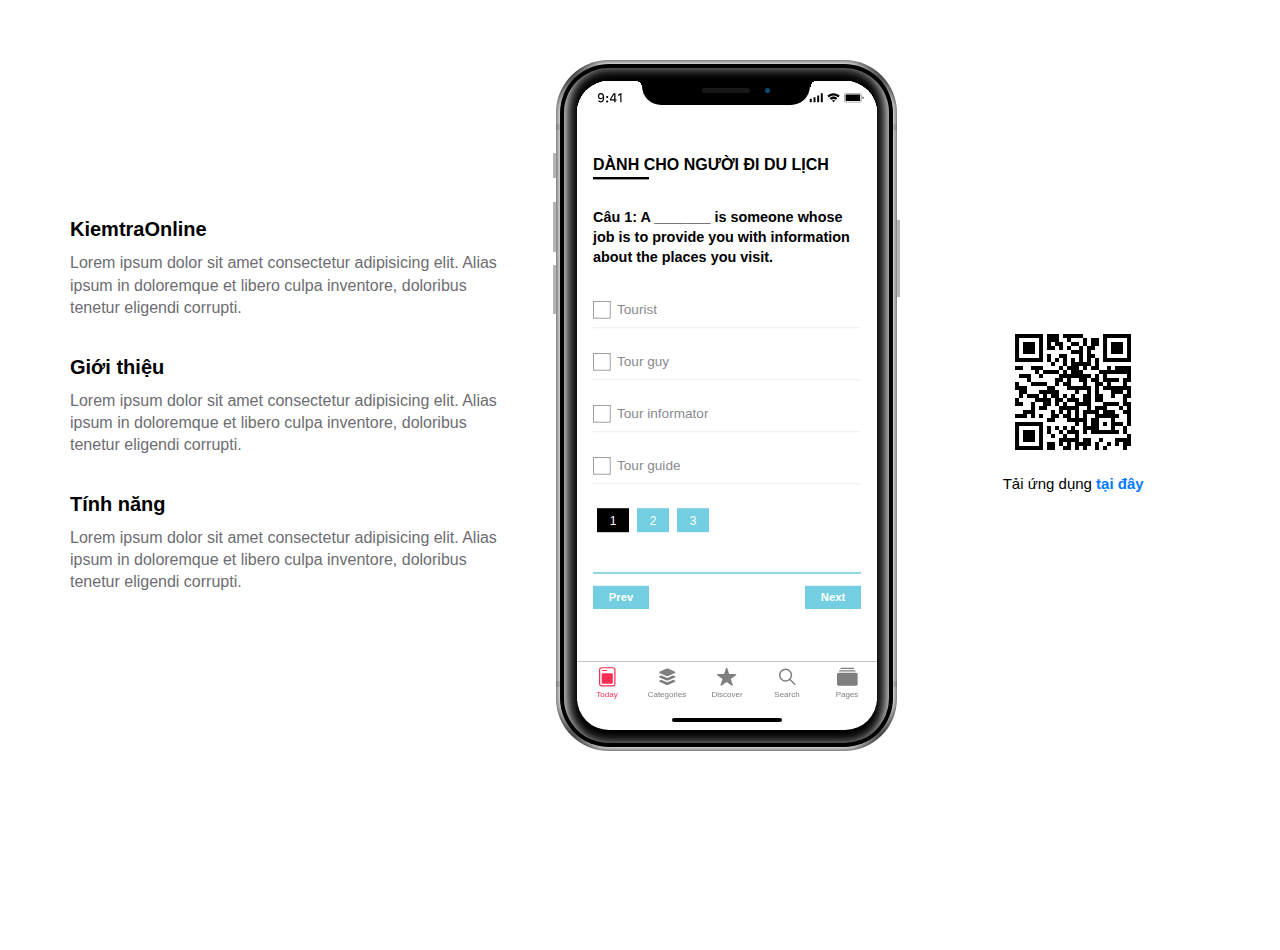
==== commit 928c7249: "Fri 11/23/2018 16:07:22.71" ====
--- a/index.html
+++ b/index.html
@@ -1 +1 @@
-<!DOCTYPE html><html class="ios device-pixel-ratio-1 device-desktop device-windows support-position-sticky"><head><meta name="viewport" content="width=device-width,initial-scale=1,maximum-scale=1,minimum-scale=1,user-scalable=no,minimal-ui,viewport-fit=cover"><meta name="apple-mobile-web-app-capable" content="yes"><title>Thi thử Online</title><title>Yui Live Demo</title><link rel="stylesheet" href="css/devices.min.css" type="text/css"><link rel="stylesheet" href="Yui/css/framework7.ios.min.css"><link rel="stylesheet" href="Yui/css/style.css" type="text/css"><link rel="stylesheet" href="css/style.css" type="text/css"></head><body><div class="page-content" style="margin-top: 50px"><div class="row align-items-center"><div class="col-40"><div class="block-title style-block-title">KiemtraOnline</div><div class="block style-block"><p>Lorem ipsum dolor sit amet consectetur adipisicing elit. Alias ipsum in doloremque et libero culpa inventore, doloribus tenetur eligendi corrupti.</p></div><div class="block-title style-block-title">Giới thiệu</div><div class="block style-block"><p>Lorem ipsum dolor sit amet consectetur adipisicing elit. Alias ipsum in doloremque et libero culpa inventore, doloribus tenetur eligendi corrupti.</p></div><div class="block-title style-block-title">Tính năng</div><div class="block style-block"><p>Lorem ipsum dolor sit amet consectetur adipisicing elit. Alias ipsum in doloremque et libero culpa inventore, doloribus tenetur eligendi corrupti.</p></div></div><div class="col-35"><div class="style-box"><div class="marvel-device iphone-x"><div class="notch"><div class="camera"></div><div class="speaker"></div></div><div class="top-bar"></div><div class="sleep"></div><div class="bottom-bar"></div><div class="volume"></div><div class="overflow"><div class="shadow shadow--tr"></div><div class="shadow shadow--tl"></div><div class="shadow shadow--br"></div><div class="shadow shadow--bl"></div></div><div class="inner-shadow"></div><div class="screen"><div class="top-safe-area"><img src="img/status-bar.svg" alt=""></div><iframe src="Yui/index.html" style="overflow:hidden"></iframe><div class="bottom-safe-area"><div class="home-bar"></div></div></div></div></div></div><div class="col-25"><div class="right"><img src="img/frame.png" alt=""><div>Tải ứng dụng <a href=""><strong>tại đây</strong></a></div></div></div></div></div><script src="js/jquery.min.js"></script><script src="js/app.js"></script></body></html>+<!DOCTYPE html><html class="ios device-pixel-ratio-1 device-desktop device-windows support-position-sticky"><head><meta name="viewport" content="width=device-width,initial-scale=1,maximum-scale=1,minimum-scale=1,user-scalable=no,minimal-ui,viewport-fit=cover"><meta name="apple-mobile-web-app-capable" content="yes"><title>Thi thử Online</title><title>Yui Live Demo</title><link rel="stylesheet" href="css/devices.min.css" type="text/css"><link rel="stylesheet" href="Yui/css/framework7.ios.min.css"><link rel="stylesheet" href="css/style.css" type="text/css"></head><body><div class="page-content" style="margin-top: 50px"><div class="row align-items-center"><div class="col-40"><div class="block-title style-block-title">KiemtraOnline</div><div class="block style-block"><p>Lorem ipsum dolor sit amet consectetur adipisicing elit. Alias ipsum in doloremque et libero culpa inventore, doloribus tenetur eligendi corrupti.</p></div><div class="block-title style-block-title">Giới thiệu</div><div class="block style-block"><p>Lorem ipsum dolor sit amet consectetur adipisicing elit. Alias ipsum in doloremque et libero culpa inventore, doloribus tenetur eligendi corrupti.</p></div><div class="block-title style-block-title">Tính năng</div><div class="block style-block"><p>Lorem ipsum dolor sit amet consectetur adipisicing elit. Alias ipsum in doloremque et libero culpa inventore, doloribus tenetur eligendi corrupti.</p></div></div><div class="col-35"><div class="style-box"><div class="marvel-device iphone-x"><div class="notch"><div class="camera"></div><div class="speaker"></div></div><div class="top-bar"></div><div class="sleep"></div><div class="bottom-bar"></div><div class="volume"></div><div class="overflow"><div class="shadow shadow--tr"></div><div class="shadow shadow--tl"></div><div class="shadow shadow--br"></div><div class="shadow shadow--bl"></div></div><div class="inner-shadow"></div><div class="screen"><div class="top-safe-area"><img src="img/status-bar.svg" alt=""></div><iframe src="Yui/index.html" style="overflow:hidden"></iframe><div class="bottom-safe-area"><div class="home-bar"></div></div></div></div></div></div><div class="col-25"><div class="right"><img src="img/frame.png" alt=""><div>Tải ứng dụng <a href=""><strong>tại đây</strong></a></div></div></div></div></div><script src="js/jquery.min.js"></script><script src="js/app.js"></script></body></html>--- a/css/style.css
+++ b/css/style.css
@@ -158,4 +158,7 @@
 }
 .style-question{
     font-size: 18px;
+}
+.style-block p{
+    font-size: 16px;
 }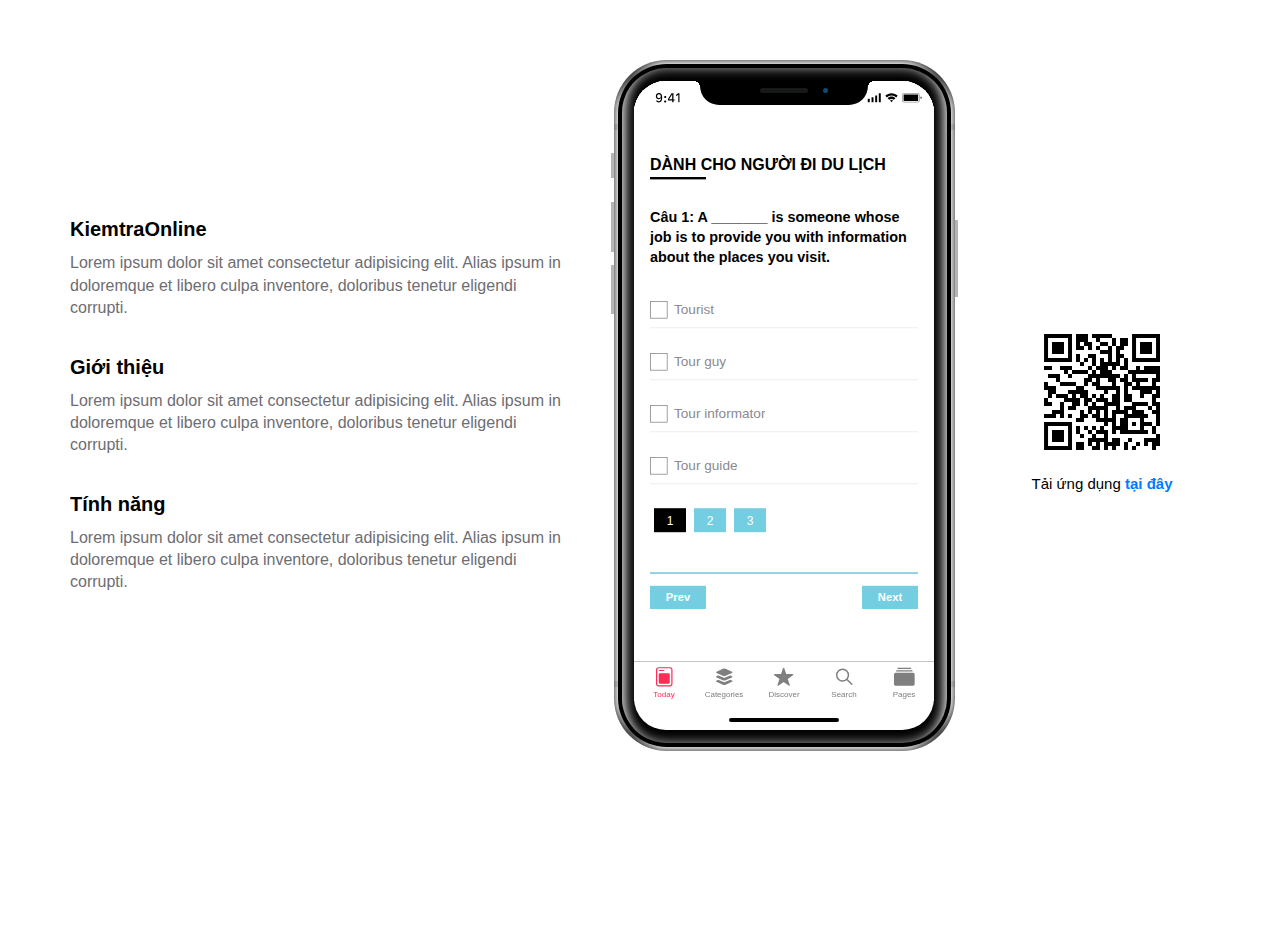
==== commit 3de17d2f: "Fri 11/23/2018 16:12:34.47" ====
--- a/index.html
+++ b/index.html
@@ -1 +1 @@
-<!DOCTYPE html><html class="ios device-pixel-ratio-1 device-desktop device-windows support-position-sticky"><head><meta name="viewport" content="width=device-width,initial-scale=1,maximum-scale=1,minimum-scale=1,user-scalable=no,minimal-ui,viewport-fit=cover"><meta name="apple-mobile-web-app-capable" content="yes"><title>Thi thử Online</title><title>Yui Live Demo</title><link rel="stylesheet" href="css/devices.min.css" type="text/css"><link rel="stylesheet" href="Yui/css/framework7.ios.min.css"><link rel="stylesheet" href="css/style.css" type="text/css"></head><body><div class="page-content" style="margin-top: 50px"><div class="row align-items-center"><div class="col-40"><div class="block-title style-block-title">KiemtraOnline</div><div class="block style-block"><p>Lorem ipsum dolor sit amet consectetur adipisicing elit. Alias ipsum in doloremque et libero culpa inventore, doloribus tenetur eligendi corrupti.</p></div><div class="block-title style-block-title">Giới thiệu</div><div class="block style-block"><p>Lorem ipsum dolor sit amet consectetur adipisicing elit. Alias ipsum in doloremque et libero culpa inventore, doloribus tenetur eligendi corrupti.</p></div><div class="block-title style-block-title">Tính năng</div><div class="block style-block"><p>Lorem ipsum dolor sit amet consectetur adipisicing elit. Alias ipsum in doloremque et libero culpa inventore, doloribus tenetur eligendi corrupti.</p></div></div><div class="col-35"><div class="style-box"><div class="marvel-device iphone-x"><div class="notch"><div class="camera"></div><div class="speaker"></div></div><div class="top-bar"></div><div class="sleep"></div><div class="bottom-bar"></div><div class="volume"></div><div class="overflow"><div class="shadow shadow--tr"></div><div class="shadow shadow--tl"></div><div class="shadow shadow--br"></div><div class="shadow shadow--bl"></div></div><div class="inner-shadow"></div><div class="screen"><div class="top-safe-area"><img src="img/status-bar.svg" alt=""></div><iframe src="Yui/index.html" style="overflow:hidden"></iframe><div class="bottom-safe-area"><div class="home-bar"></div></div></div></div></div></div><div class="col-25"><div class="right"><img src="img/frame.png" alt=""><div>Tải ứng dụng <a href=""><strong>tại đây</strong></a></div></div></div></div></div><script src="js/jquery.min.js"></script><script src="js/app.js"></script></body></html>+<!DOCTYPE html><html class="ios device-pixel-ratio-1 device-desktop device-windows support-position-sticky"><head><meta name="viewport" content="width=device-width,initial-scale=1,maximum-scale=1,minimum-scale=1,user-scalable=no,minimal-ui,viewport-fit=cover"><meta name="apple-mobile-web-app-capable" content="yes"><title>Thi thử Online</title><link rel="stylesheet" href="css/devices.min.css" type="text/css"><link rel="stylesheet" href="Yui/css/framework7.ios.min.css"><link rel="stylesheet" href="css/style.css" type="text/css"></head><body><div class="page-content" style="margin-top: 50px"><div class="row align-items-center"><div class="col-45"><div class="block-title style-block-title">KiemtraOnline</div><div class="block style-block"><p>Lorem ipsum dolor sit amet consectetur adipisicing elit. Alias ipsum in doloremque et libero culpa inventore, doloribus tenetur eligendi corrupti.</p></div><div class="block-title style-block-title">Giới thiệu</div><div class="block style-block"><p>Lorem ipsum dolor sit amet consectetur adipisicing elit. Alias ipsum in doloremque et libero culpa inventore, doloribus tenetur eligendi corrupti.</p></div><div class="block-title style-block-title">Tính năng</div><div class="block style-block"><p>Lorem ipsum dolor sit amet consectetur adipisicing elit. Alias ipsum in doloremque et libero culpa inventore, doloribus tenetur eligendi corrupti.</p></div></div><div class="col-35"><div class="style-box"><div class="marvel-device iphone-x"><div class="notch"><div class="camera"></div><div class="speaker"></div></div><div class="top-bar"></div><div class="sleep"></div><div class="bottom-bar"></div><div class="volume"></div><div class="overflow"><div class="shadow shadow--tr"></div><div class="shadow shadow--tl"></div><div class="shadow shadow--br"></div><div class="shadow shadow--bl"></div></div><div class="inner-shadow"></div><div class="screen"><div class="top-safe-area"><img src="img/status-bar.svg" alt=""></div><iframe src="Yui/index.html" style="overflow:hidden"></iframe><div class="bottom-safe-area"><div class="home-bar"></div></div></div></div></div></div><div class="col-20"><div class="right"><img src="img/frame.png" alt=""><div>Tải ứng dụng <a href=""><strong>tại đây</strong></a></div></div></div></div></div><script src="js/jquery.min.js"></script><script src="js/app.js"></script></body></html>